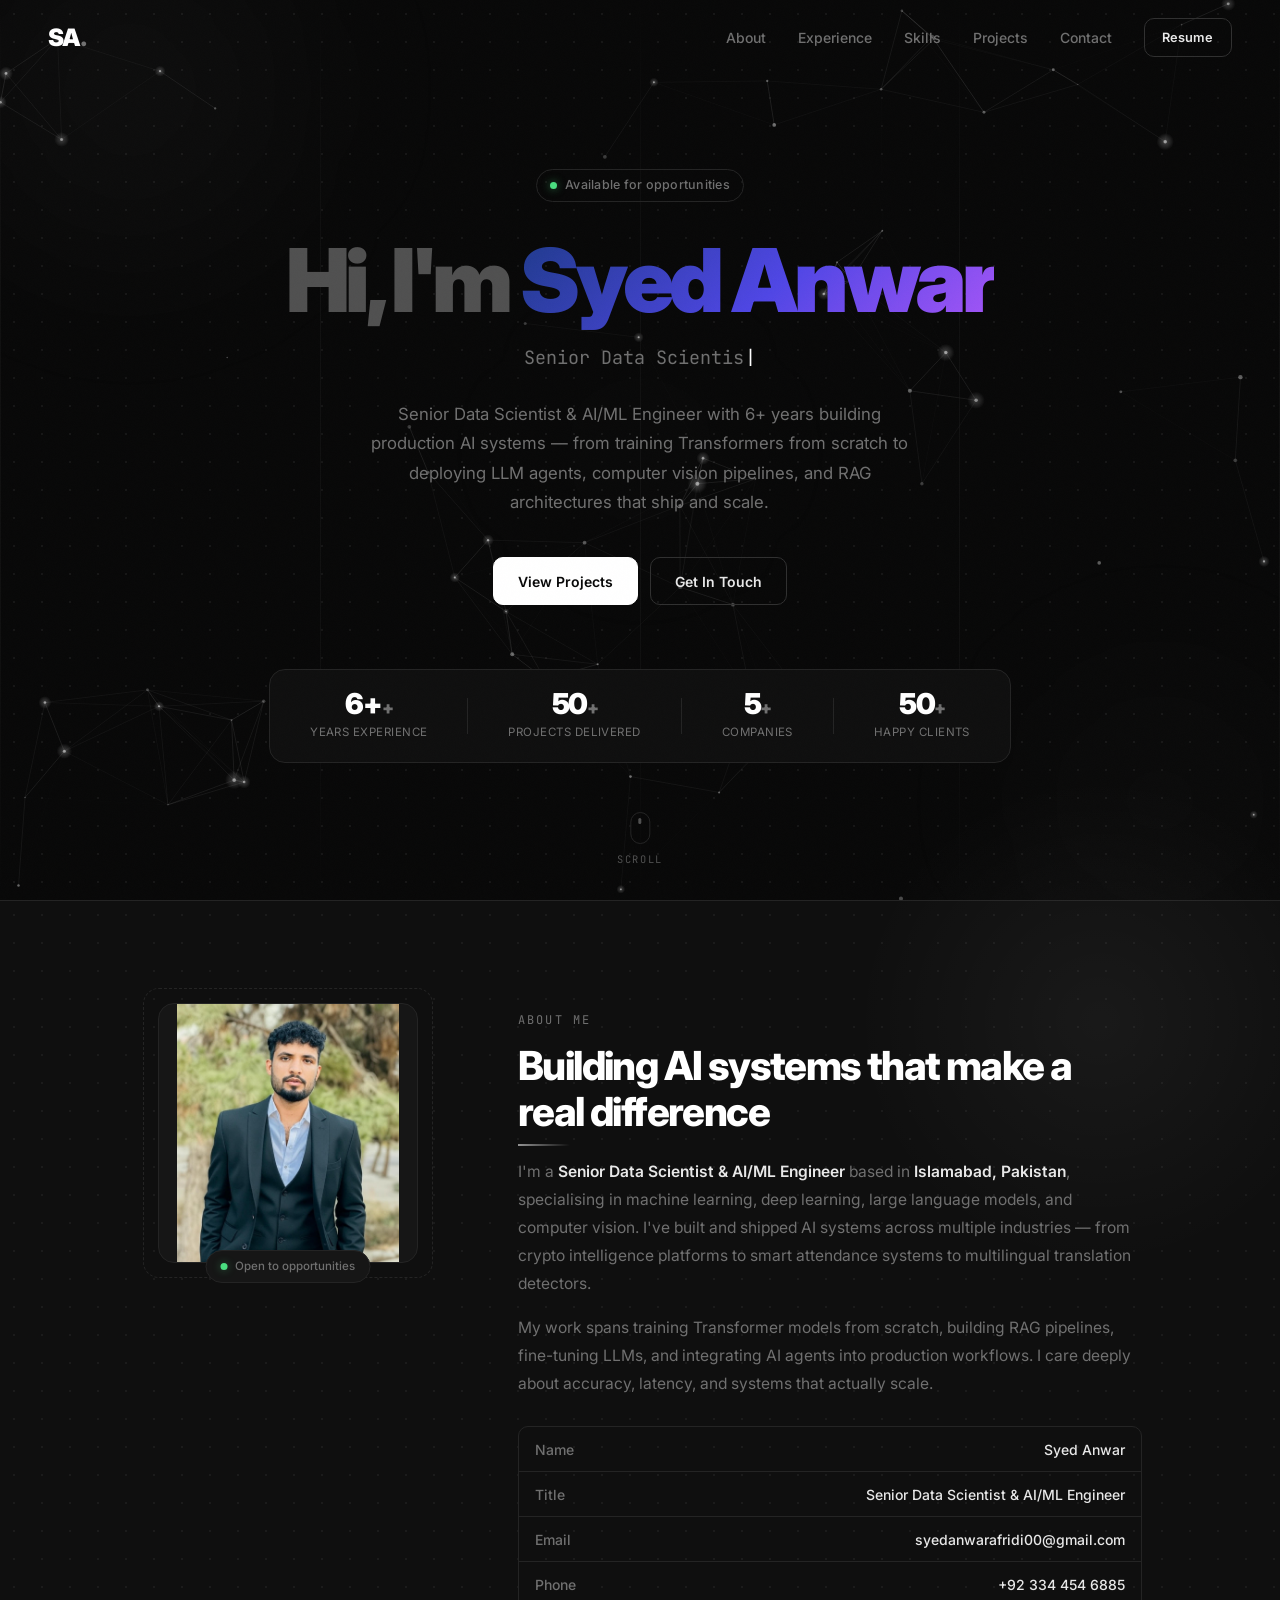
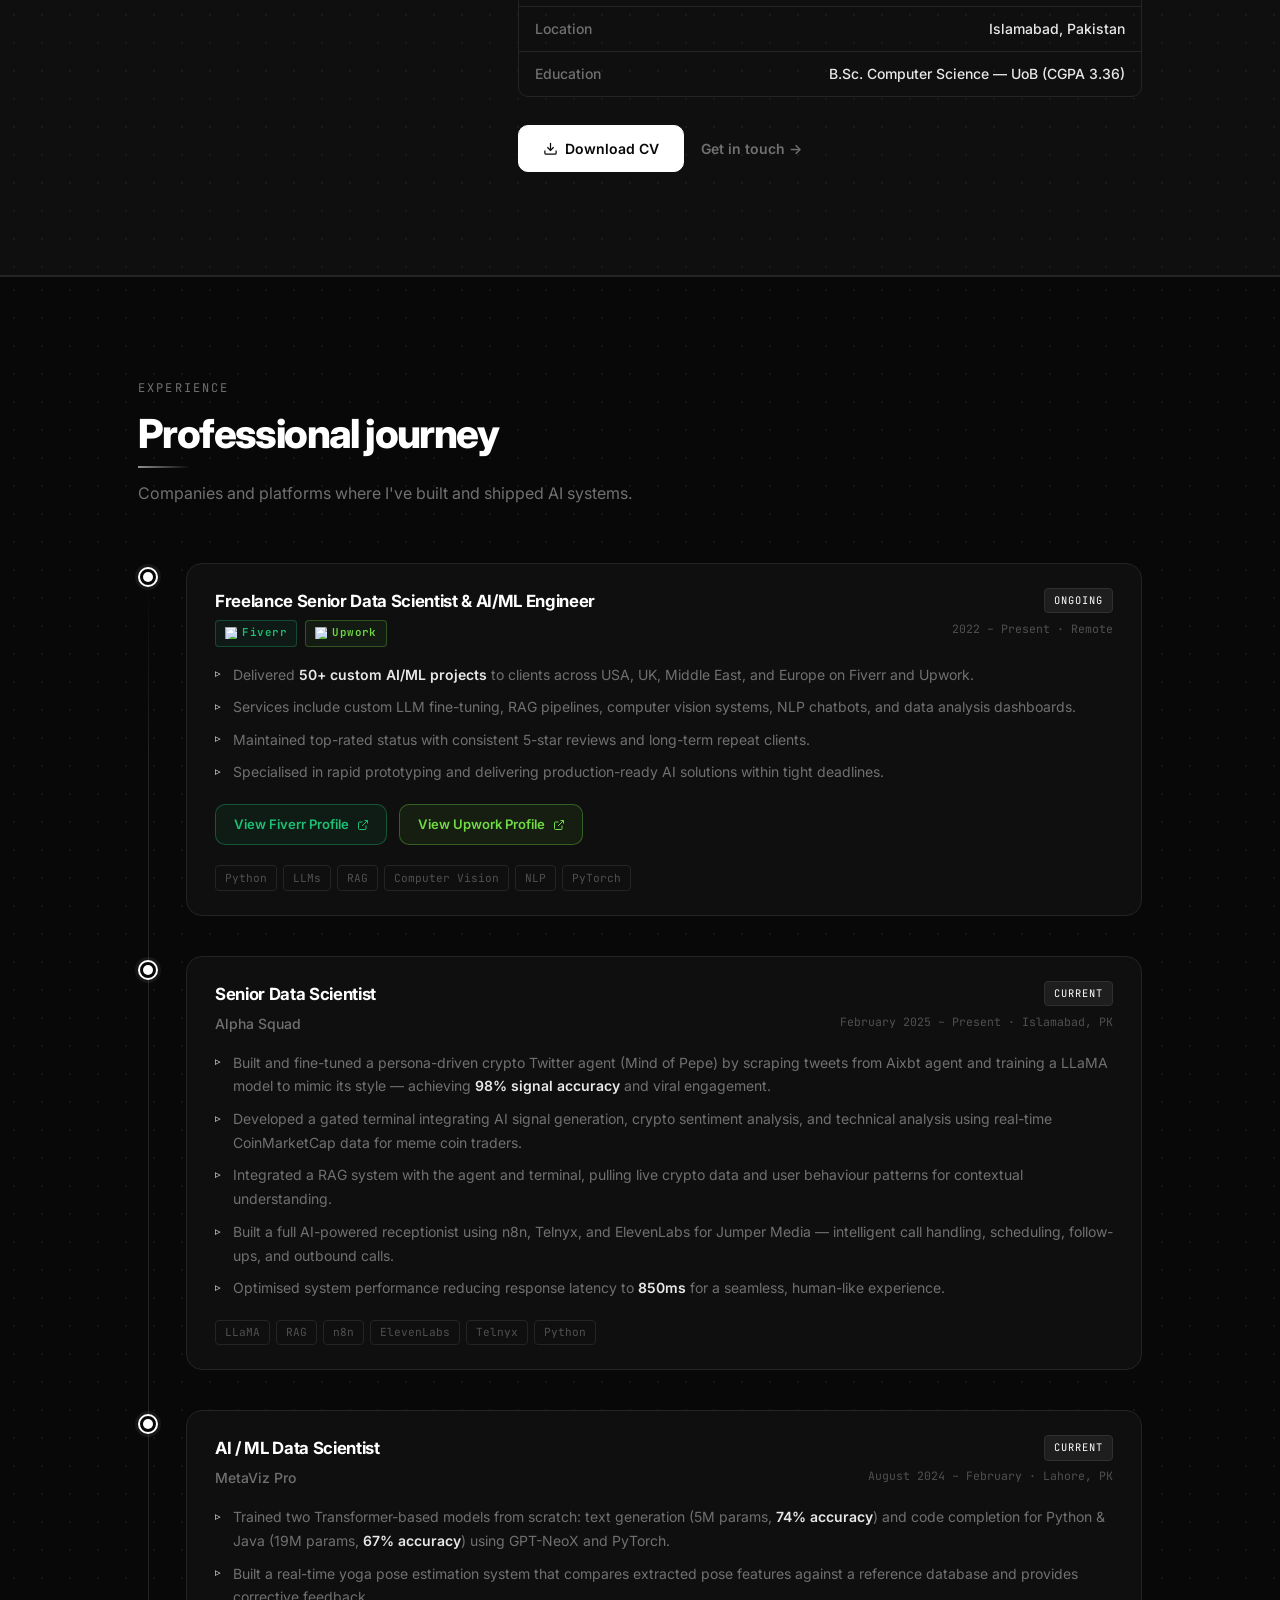
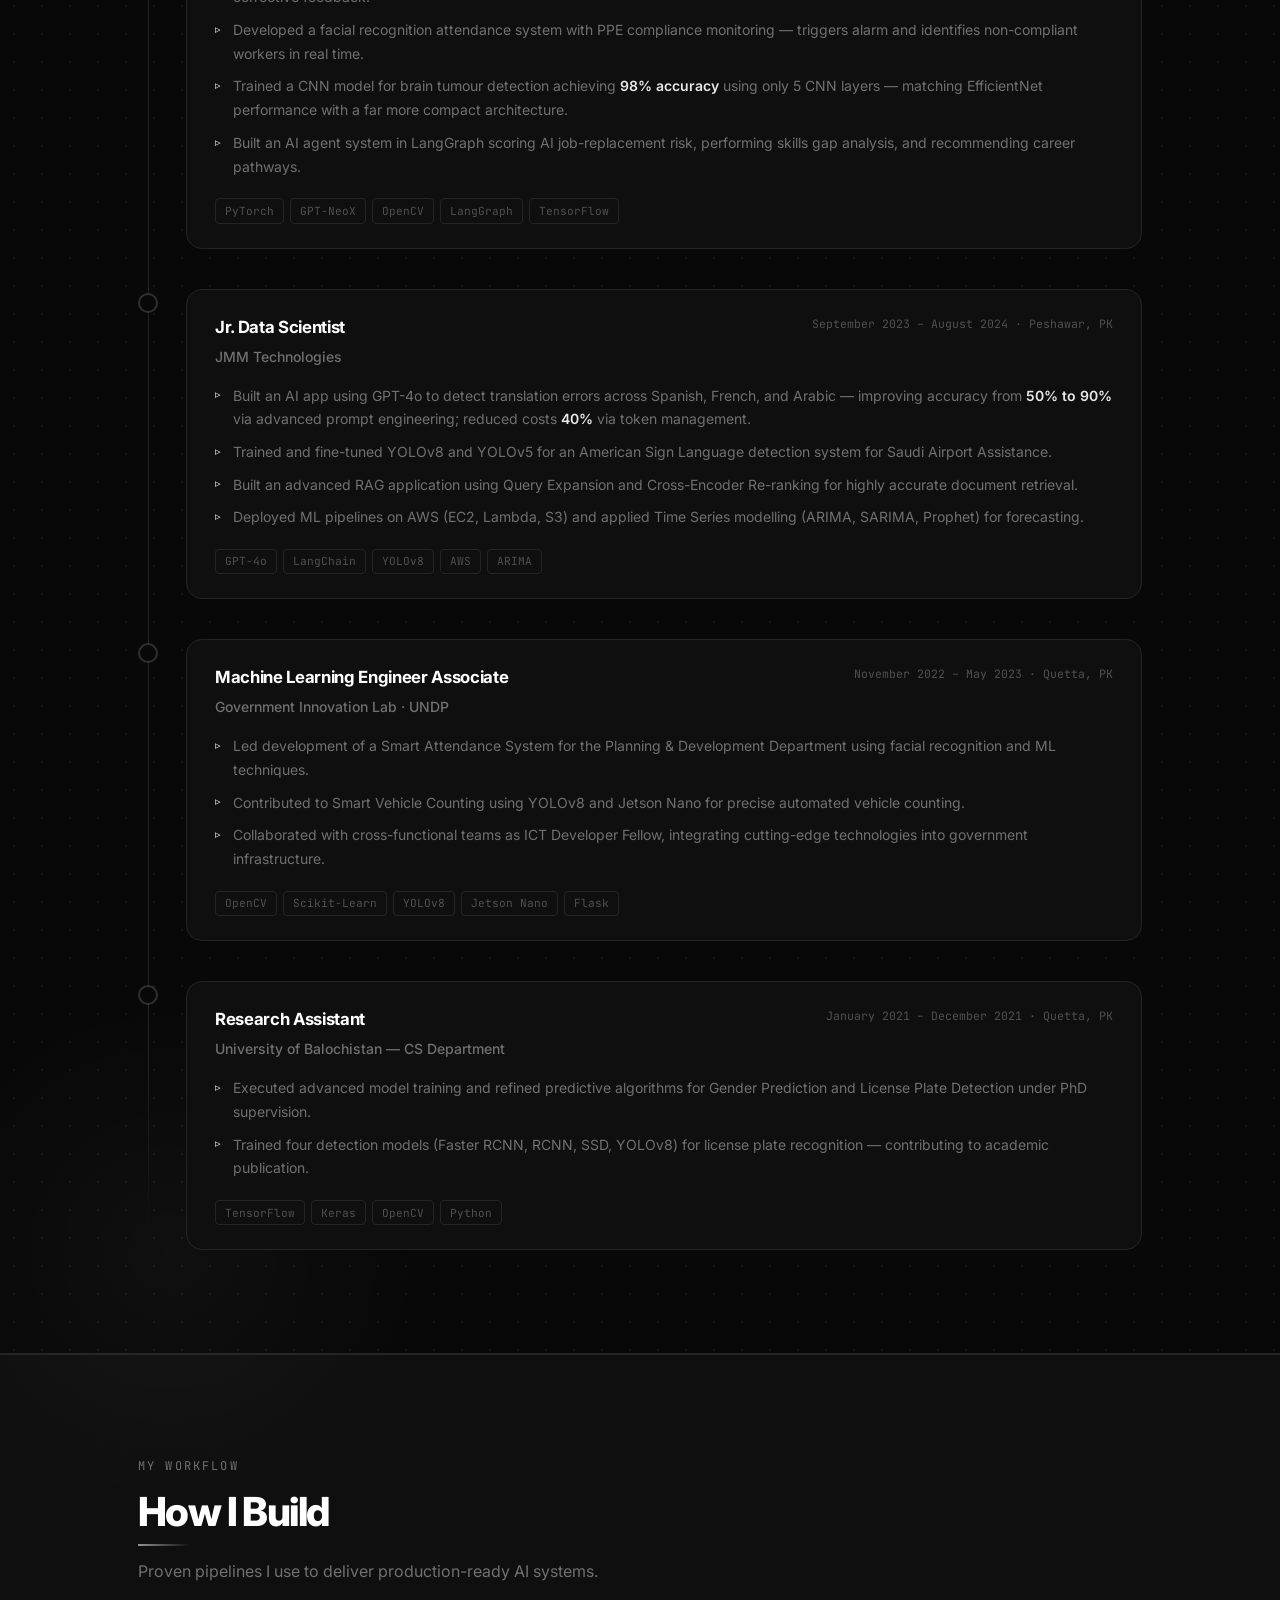
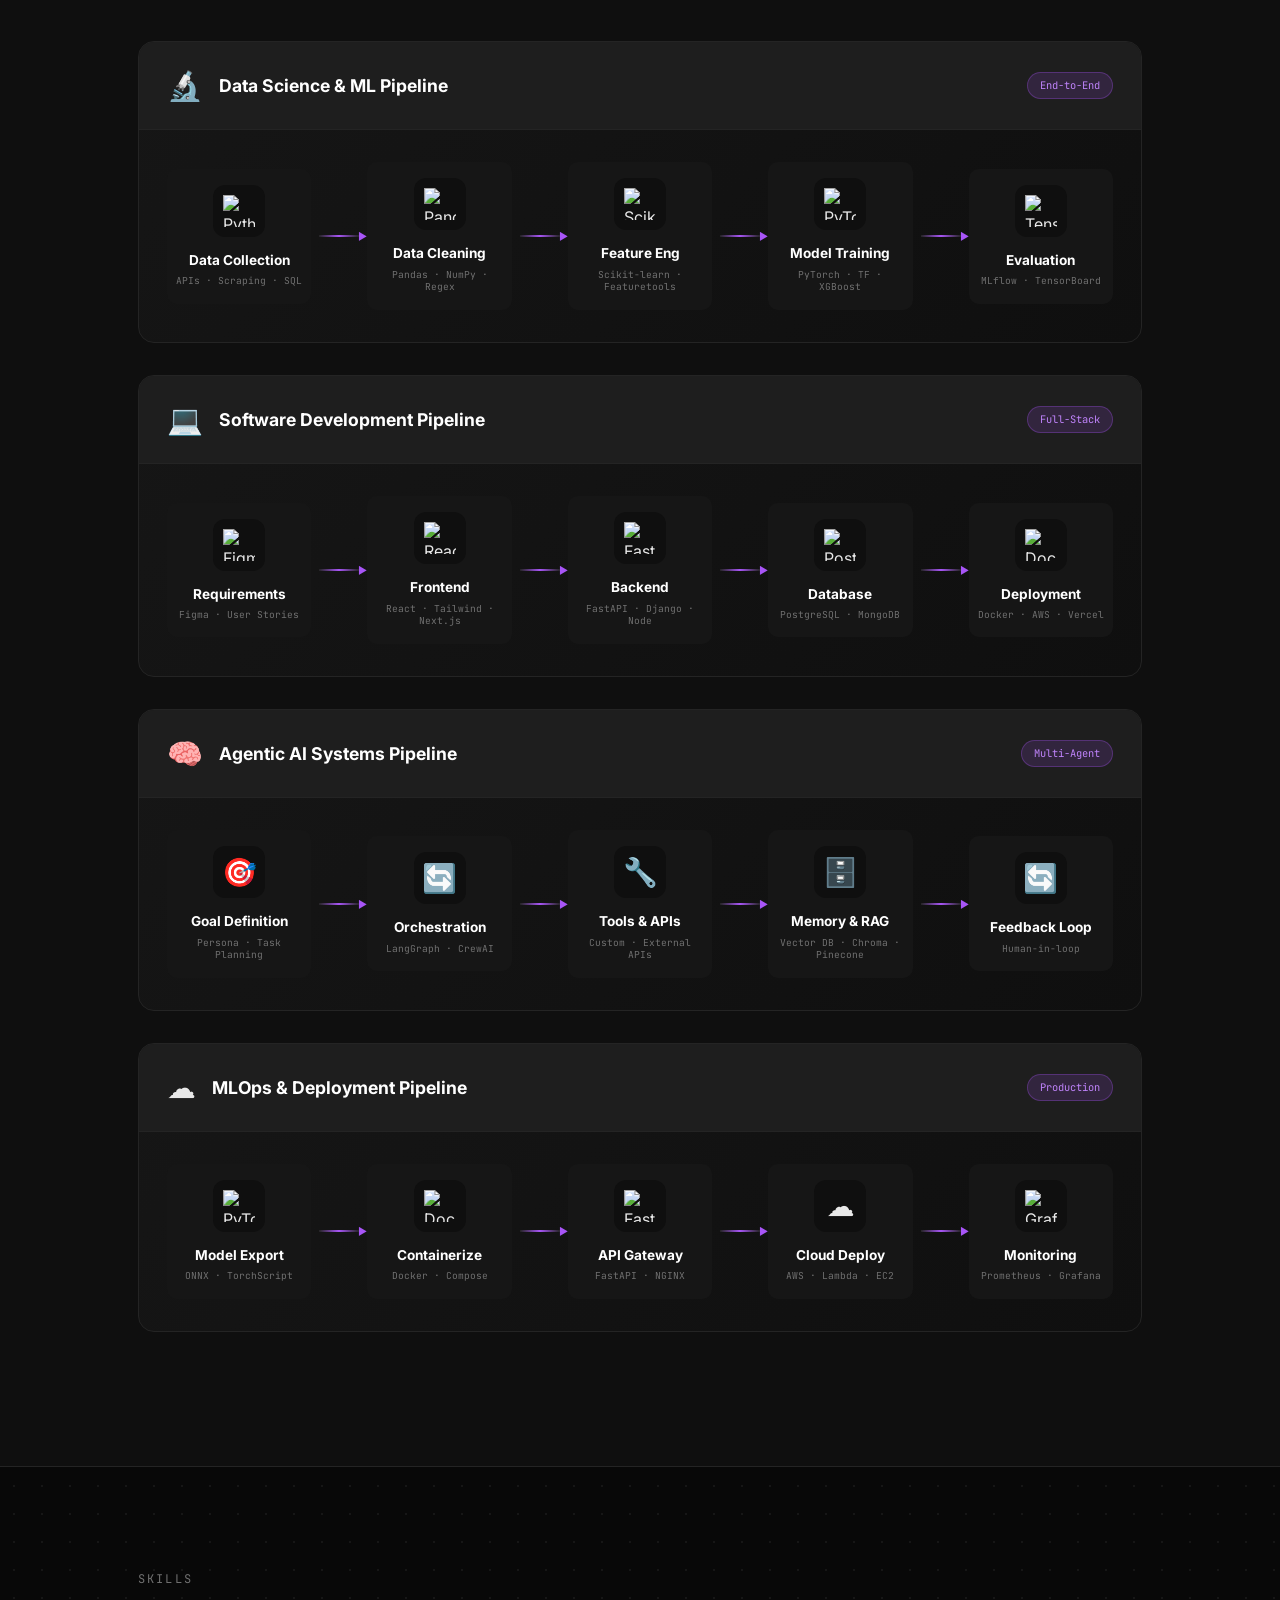
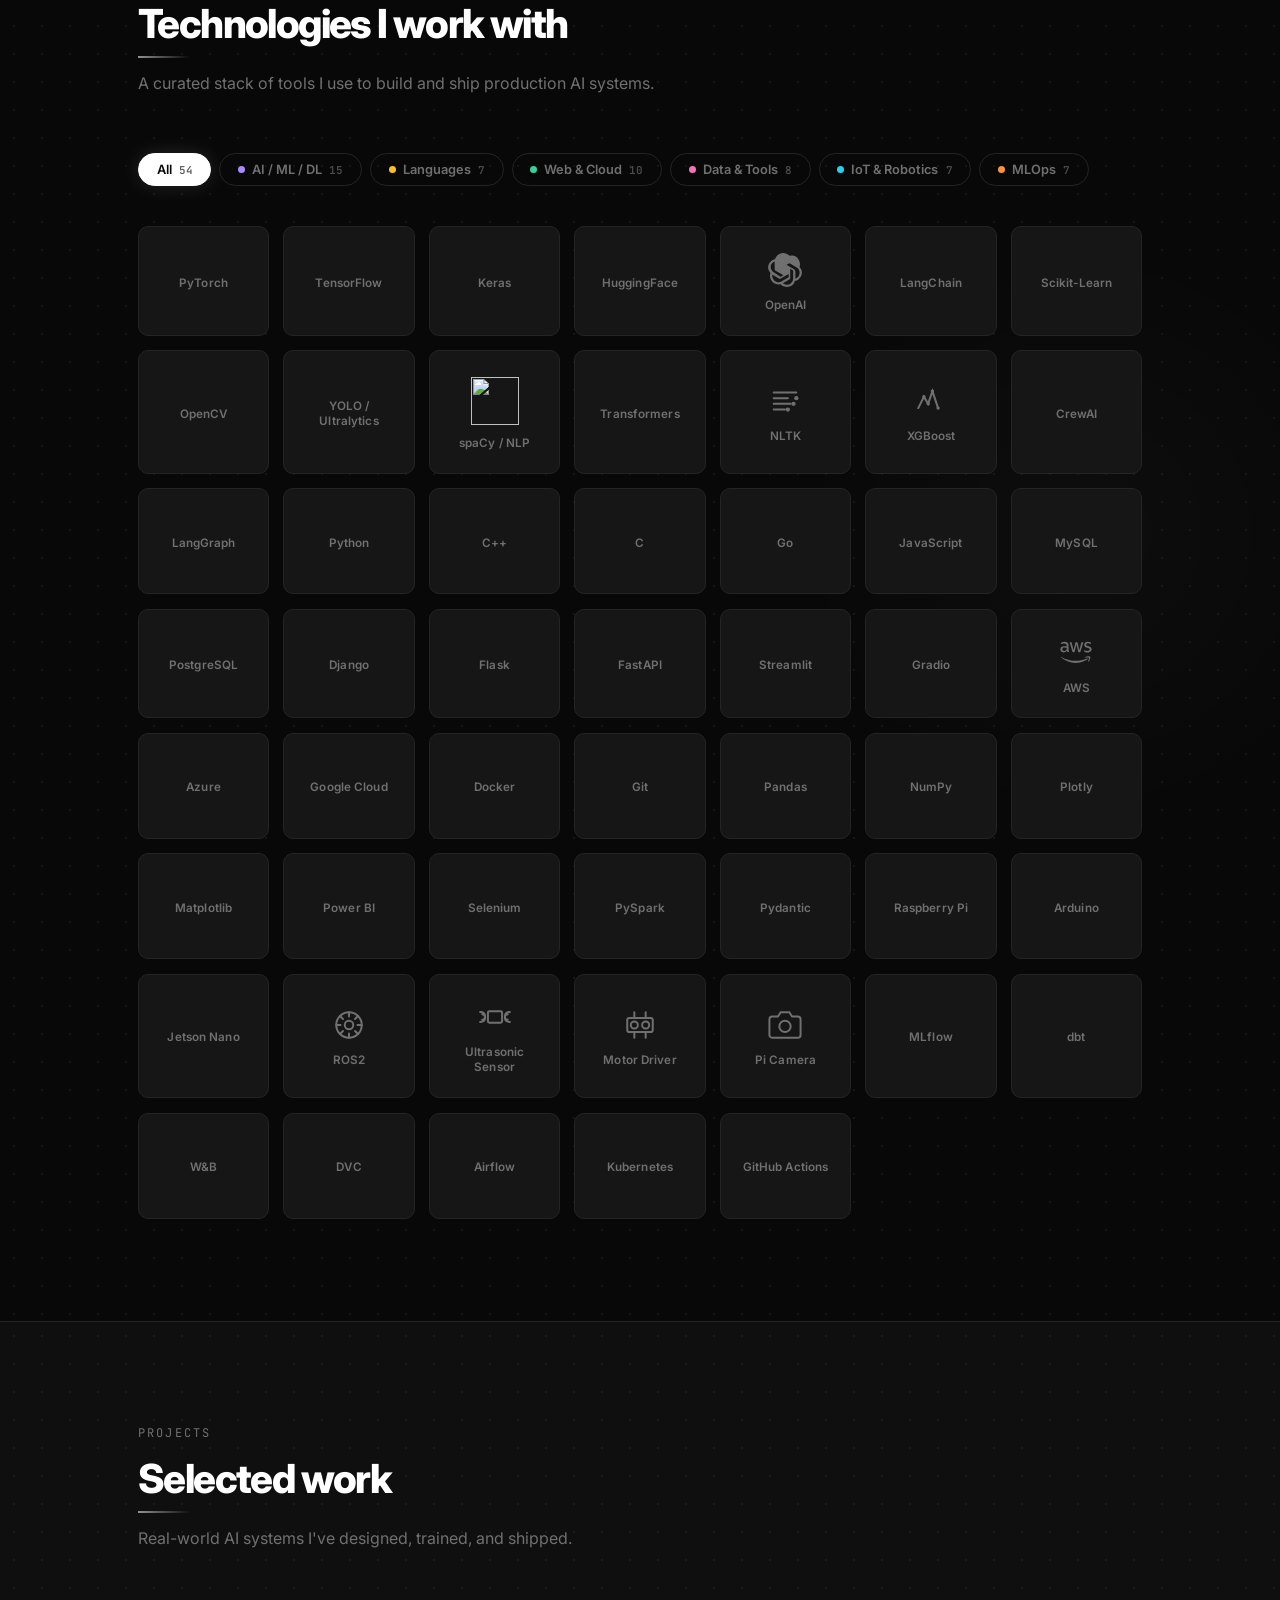
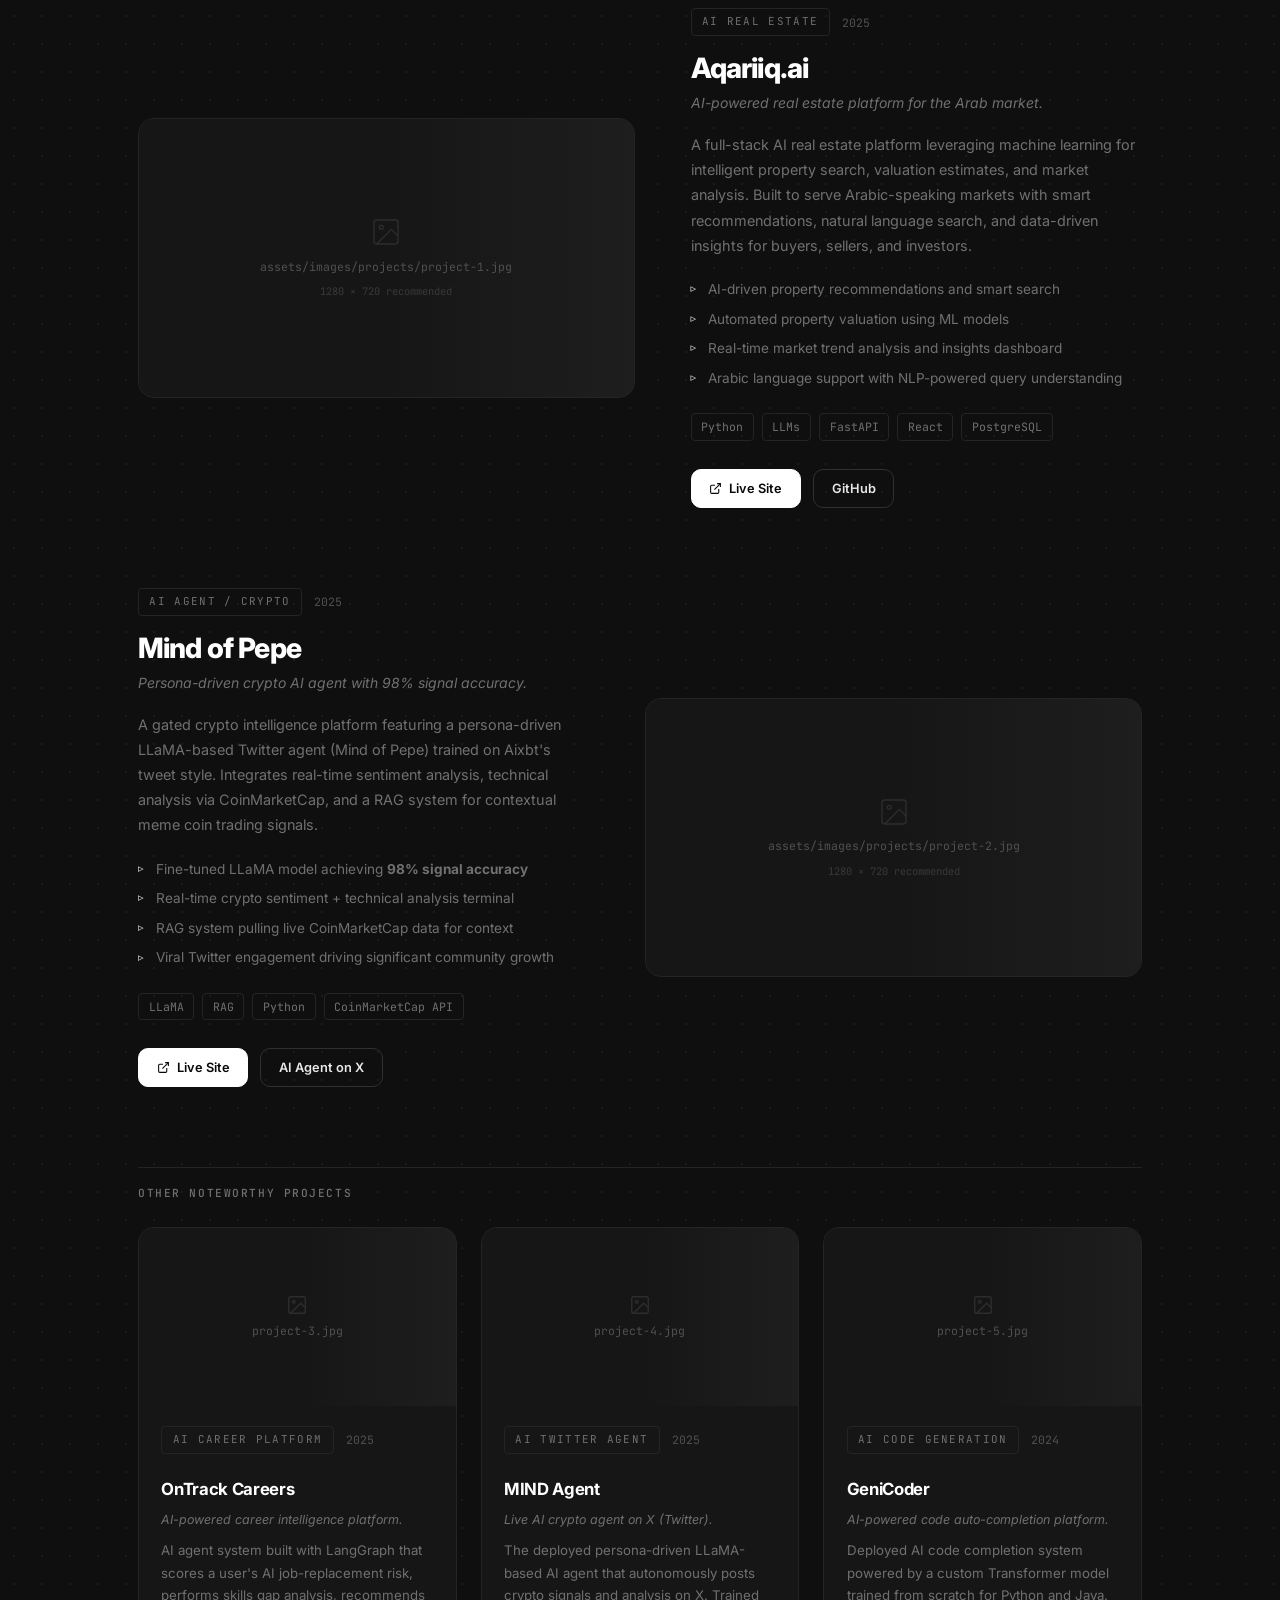
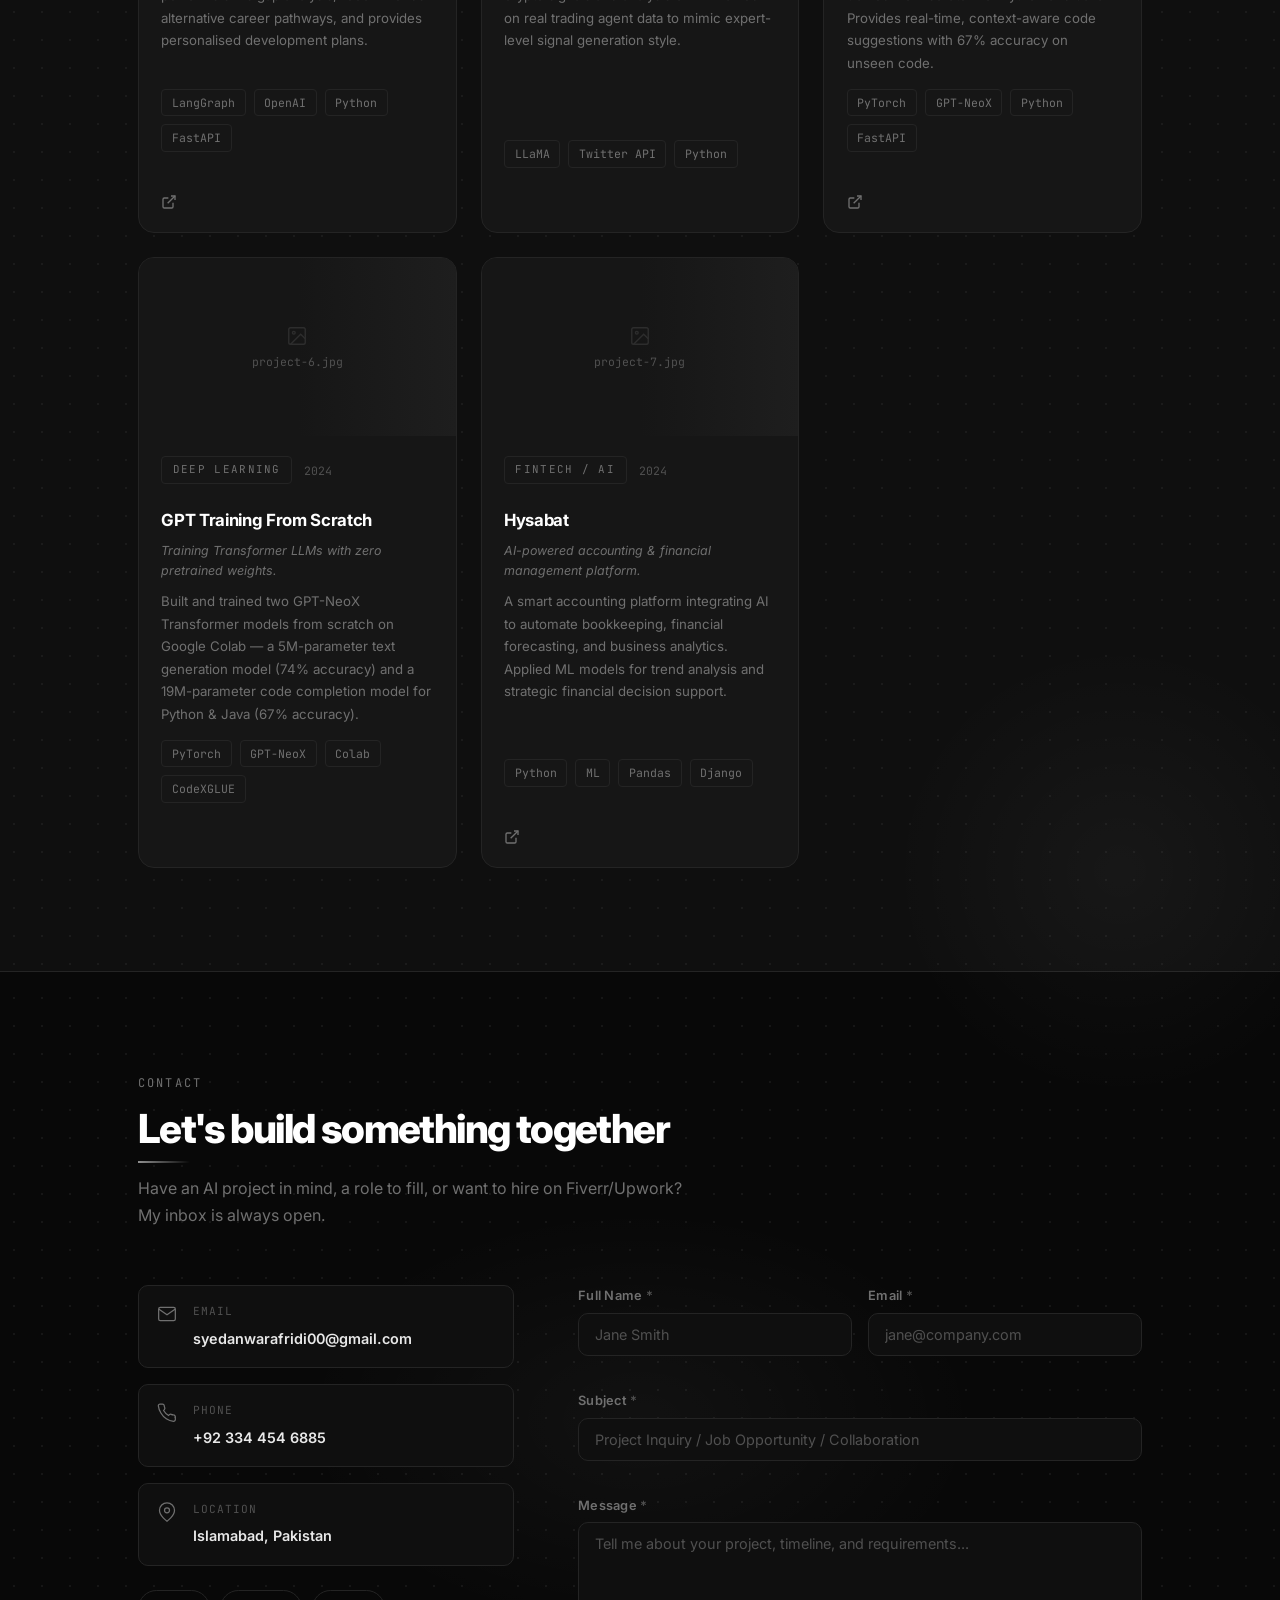
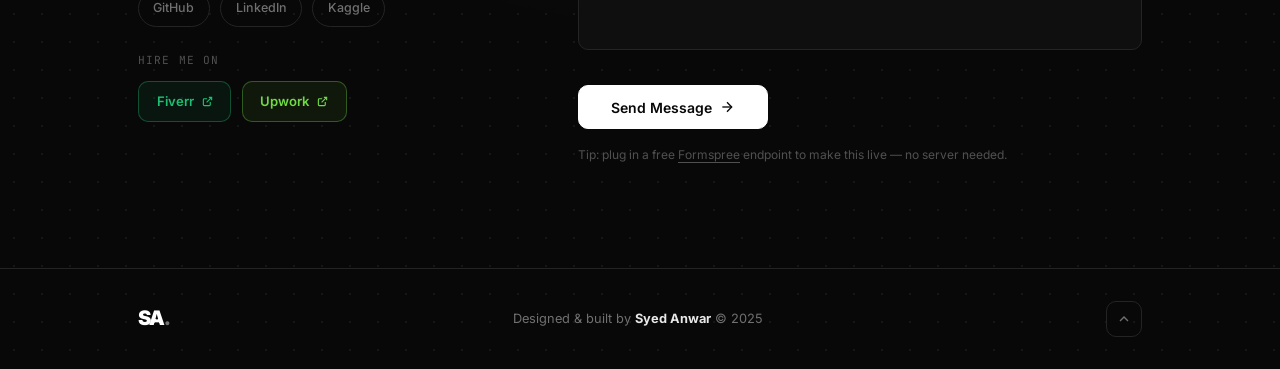
==== index.html @ a8bc8ecd "Fix project thumbnails: desktop viewport, lazy load, shimmer placeholder" ====
<!DOCTYPE html>
<html lang="en">
<head>
  <meta charset="UTF-8" />
  <meta name="viewport" content="width=device-width, initial-scale=1.0" />
  <meta name="description" content="Syed Anwar — Senior Data Scientist & AI/ML Engineer specialising in LLMs, Deep Learning, and Computer Vision." />
  <title>Syed Anwar | Senior Data Scientist & AI/ML Engineer</title>
  <link rel="preconnect" href="https://fonts.googleapis.com" />
  <link rel="preconnect" href="https://fonts.gstatic.com" crossorigin />
  <link href="https://fonts.googleapis.com/css2?family=Inter:wght@400;500;600;700;800;900&family=JetBrains+Mono:wght@400;500&display=swap" rel="stylesheet" />
  <link rel="stylesheet" href="assets/css/style.css" />
</head>
<body>

  <!-- ============================================================
       NAVBAR
  ============================================================ -->
  <nav class="navbar" id="navbar">
    <a href="#hero" class="nav-logo">SA<span class="logo-dot">.</span></a>
    <ul class="nav-links" id="nav-links">
      <li><a href="#about"      class="nav-link">About</a></li>
      <li><a href="#experience" class="nav-link">Experience</a></li>
      <li><a href="#skills"     class="nav-link">Skills</a></li>
      <li><a href="#projects"   class="nav-link">Projects</a></li>
      <li><a href="#contact"    class="nav-link">Contact</a></li>
      <li><a href="resume/Syed-Anwar-Updated.pdf" class="btn btn-sm btn-outline" download="Syed-Anwar-Resume.pdf">Resume</a></li>
    </ul>
    <button class="hamburger" id="hamburger" aria-label="Toggle menu">
      <span></span><span></span><span></span>
    </button>
  </nav>


  <!-- ============================================================
       HERO
  ============================================================ -->
  <section class="hero" id="hero">
    <!-- Neural network canvas background -->
    <canvas id="hero-canvas" class="hero-canvas" aria-hidden="true"></canvas>

    <!-- Gradient orbs -->
    <div class="orb orb-1" aria-hidden="true"></div>
    <div class="orb orb-2" aria-hidden="true"></div>
    <div class="orb orb-3" aria-hidden="true"></div>

    <!-- Vertical accent lines -->
    <div class="hero-lines" aria-hidden="true">
      <span></span><span></span><span></span><span></span><span></span>
    </div>

    <div class="hero-content">
      <div class="hero-badge reveal">
        <span class="badge-dot"></span> Available for opportunities
      </div>

      <h1 class="hero-name reveal">
        Hi, I'm <span class="gradient-smooth">Syed Anwar</span>
      </h1>

      <p class="hero-role reveal">
        <span id="typed"></span><span class="cursor">|</span>
      </p>

      <p class="hero-desc reveal">
        Senior Data Scientist &amp; AI/ML Engineer with 6+ years building production AI systems —
        from training Transformers from scratch to deploying LLM agents, computer vision
        pipelines, and RAG architectures that ship and scale.
      </p>

      <div class="hero-actions reveal">
        <a href="#projects" class="btn btn-primary">View Projects</a>
        <a href="#contact"  class="btn btn-outline">Get In Touch</a>
      </div>

      <div class="hero-stats reveal">
        <div class="stat">
          <span class="stat-num">6+<span class="stat-plus">+</span></span>
          <span class="stat-label">Years Experience</span>
        </div>
        <div class="stat-divider"></div>
        <div class="stat">
          <span class="stat-num">50<span class="stat-plus">+</span></span>
          <span class="stat-label">Projects Delivered</span>
        </div>
        <div class="stat-divider"></div>
        <div class="stat">
          <span class="stat-num">5<span class="stat-plus">+</span></span>
          <span class="stat-label">Companies</span>
        </div>
        <div class="stat-divider"></div>
        <div class="stat">
          <span class="stat-num">50<span class="stat-plus">+</span></span>
          <span class="stat-label">Happy Clients</span>
        </div>
      </div>
    </div>

    <a href="#about" class="scroll-indicator" aria-label="Scroll down">
      <div class="scroll-mouse"><div class="scroll-dot"></div></div>
      <span>scroll</span>
    </a>
  </section>


  <!-- ============================================================
       ABOUT
  ============================================================ -->
  <section class="about section" id="about">
    <div class="container">
      <div class="about-grid">

        <div class="about-photo-wrap reveal">
          <div class="about-photo">
            <!--
              PROFILE PHOTO
              Drop at: assets/images/profile/avatar.jpg  (square, min 400×400px)
            -->
            <img
              src="assets/images/profile/avatar.jpg"
              alt="Syed Anwar"
              class="about-img"
              onerror="this.style.display='none'"
            />
            <div class="about-img-placeholder" aria-hidden="true">
              <span>SA</span>
              <p class="placeholder-hint">assets/images/profile/avatar.jpg</p>
            </div>
          </div>
          <div class="about-photo-ring"></div>
          <div class="about-photo-tag">
            <span class="tag-dot"></span> Open to opportunities
          </div>
        </div>

        <div class="about-body">
          <div class="section-eyebrow reveal">About Me</div>
          <h2 class="section-heading reveal">Building AI systems that make a real difference</h2>

          <p class="about-para reveal">
            I'm a <strong>Senior Data Scientist &amp; AI/ML Engineer</strong> based in
            <strong>Islamabad, Pakistan</strong>, specialising in machine learning, deep learning,
            large language models, and computer vision. I've built and shipped AI systems across
            multiple industries — from crypto intelligence platforms to smart attendance systems
            to multilingual translation detectors.
          </p>
          <p class="about-para reveal">
            My work spans training Transformer models from scratch, building RAG pipelines,
            fine-tuning LLMs, and integrating AI agents into production workflows. I care deeply
            about accuracy, latency, and systems that actually scale.
          </p>

          <div class="about-details reveal">
            <div class="detail-row">
              <span class="detail-key">Name</span>
              <span class="detail-val">Syed Anwar</span>
            </div>
            <div class="detail-row">
              <span class="detail-key">Title</span>
              <span class="detail-val">Senior Data Scientist &amp; AI/ML Engineer</span>
            </div>
            <div class="detail-row">
              <span class="detail-key">Email</span>
              <a href="mailto:syedanwarafridi00@gmail.com" class="detail-val detail-link">syedanwarafridi00@gmail.com</a>
            </div>
            <div class="detail-row">
              <span class="detail-key">Phone</span>
              <span class="detail-val">+92 334 454 6885</span>
            </div>
            <div class="detail-row">
              <span class="detail-key">Location</span>
              <span class="detail-val">Islamabad, Pakistan</span>
            </div>
            <div class="detail-row">
              <span class="detail-key">Education</span>
              <span class="detail-val">B.Sc. Computer Science — UoB (CGPA 3.36)</span>
            </div>
          </div>

          <div class="about-actions reveal">
            <a href="resume/Syed-Anwar-Updated.pdf" class="btn btn-primary" download="Syed-Anwar-Resume.pdf">
              <svg width="15" height="15" viewBox="0 0 24 24" fill="none" stroke="currentColor" stroke-width="2"><path d="M21 15v4a2 2 0 0 1-2 2H5a2 2 0 0 1-2-2v-4"/><polyline points="7 10 12 15 17 10"/><line x1="12" y1="15" x2="12" y2="3"/></svg>
              Download CV
            </a>
            <a href="#contact" class="btn btn-ghost">Get in touch &rarr;</a>
          </div>
        </div>

      </div>
    </div>
  </section>


  <!-- ============================================================
       EXPERIENCE
  ============================================================ -->
  <section class="experience section" id="experience">
    <div class="container">
      <div class="section-eyebrow reveal">Experience</div>
      <h2 class="section-heading reveal">Professional journey</h2>
      <p class="section-sub reveal">Companies and platforms where I've built and shipped AI systems.</p>

      <div class="timeline">

        <!-- ── Freelance (Fiverr + Upwork) ── -->
        <div class="timeline-item reveal">
          <div class="timeline-dot timeline-dot--active"></div>
          <div class="timeline-card">
            <div class="tl-header">
              <div>
                <h3 class="tl-role">Freelance Senior Data Scientist &amp; AI/ML Engineer</h3>
                <div class="tl-platforms">
                  <span class="platform-tag platform-tag--fiverr">
                    <img src="https://cdn.simpleicons.org/fiverr/1dbf73" alt="Fiverr" width="12" height="12" />
                    Fiverr
                  </span>
                  <span class="platform-tag platform-tag--upwork">
                    <img src="https://cdn.simpleicons.org/upwork/6fda44" alt="Upwork" width="12" height="12" />
                    Upwork
                  </span>
                </div>
              </div>
              <div class="tl-meta">
                <span class="tl-badge">Ongoing</span>
                <span class="tl-period">2022 – Present &middot; Remote</span>
              </div>
            </div>
            <ul class="tl-bullets">
              <li>Delivered <strong>50+ custom AI/ML projects</strong> to clients across USA, UK, Middle East, and Europe on Fiverr and Upwork.</li>
              <li>Services include custom LLM fine-tuning, RAG pipelines, computer vision systems, NLP chatbots, and data analysis dashboards.</li>
              <li>Maintained top-rated status with consistent 5-star reviews and long-term repeat clients.</li>
              <li>Specialised in rapid prototyping and delivering production-ready AI solutions within tight deadlines.</li>
            </ul>
            <div class="freelance-btns">
              <a href="https://www.fiverr.com/sellers/syedanwarai/" target="_blank" rel="noopener" class="freelance-btn freelance-btn--fiverr">
                <img src="https://cdn.simpleicons.org/fiverr/ffffff" alt="Fiverr" width="16" height="16" onerror="this.style.display='none'" />
                View Fiverr Profile
                <svg width="12" height="12" viewBox="0 0 24 24" fill="none" stroke="currentColor" stroke-width="2"><path d="M18 13v6a2 2 0 0 1-2 2H5a2 2 0 0 1-2-2V8a2 2 0 0 1 2-2h6"/><polyline points="15 3 21 3 21 9"/><line x1="10" y1="14" x2="21" y2="3"/></svg>
              </a>
              <a href="https://www.upwork.com/freelancers/syeda343" target="_blank" rel="noopener" class="freelance-btn freelance-btn--upwork">
                <img src="https://cdn.simpleicons.org/upwork/ffffff" alt="Upwork" width="16" height="16" onerror="this.style.display='none'" />
                View Upwork Profile
                <svg width="12" height="12" viewBox="0 0 24 24" fill="none" stroke="currentColor" stroke-width="2"><path d="M18 13v6a2 2 0 0 1-2 2H5a2 2 0 0 1-2-2V8a2 2 0 0 1 2-2h6"/><polyline points="15 3 21 3 21 9"/><line x1="10" y1="14" x2="21" y2="3"/></svg>
              </a>
            </div>
            <div class="tl-stack">
              <span>Python</span><span>LLMs</span><span>RAG</span><span>Computer Vision</span><span>NLP</span><span>PyTorch</span>
            </div>
          </div>
        </div>

        <!-- ── Alpha Squad ── -->
        <div class="timeline-item reveal">
          <div class="timeline-dot timeline-dot--active"></div>
          <div class="timeline-card">
            <div class="tl-header">
              <div>
                <h3 class="tl-role">Senior Data Scientist</h3>
                <p class="tl-company">Alpha Squad</p>
              </div>
              <div class="tl-meta">
                <span class="tl-badge">Current</span>
                <span class="tl-period">February 2025 – Present &middot; Islamabad, PK</span>
              </div>
            </div>
            <ul class="tl-bullets">
              <li>Built and fine-tuned a persona-driven crypto Twitter agent (Mind of Pepe) by scraping tweets from Aixbt agent and training a LLaMA model to mimic its style — achieving <strong>98% signal accuracy</strong> and viral engagement.</li>
              <li>Developed a gated terminal integrating AI signal generation, crypto sentiment analysis, and technical analysis using real-time CoinMarketCap data for meme coin traders.</li>
              <li>Integrated a RAG system with the agent and terminal, pulling live crypto data and user behaviour patterns for contextual understanding.</li>
              <li>Built a full AI-powered receptionist using n8n, Telnyx, and ElevenLabs for Jumper Media — intelligent call handling, scheduling, follow-ups, and outbound calls.</li>
              <li>Optimised system performance reducing response latency to <strong>850ms</strong> for a seamless, human-like experience.</li>
            </ul>
            <div class="tl-stack">
              <span>LLaMA</span><span>RAG</span><span>n8n</span><span>ElevenLabs</span><span>Telnyx</span><span>Python</span>
            </div>
          </div>
        </div>

        <!-- ── MetaViz Pro ── -->
        <div class="timeline-item reveal">
          <div class="timeline-dot timeline-dot--active"></div>
          <div class="timeline-card">
            <div class="tl-header">
              <div>
                <h3 class="tl-role">AI / ML Data Scientist</h3>
                <p class="tl-company">MetaViz Pro</p>
              </div>
              <div class="tl-meta">
                <span class="tl-badge">Current</span>
                <span class="tl-period">August 2024 – February &middot; Lahore, PK</span>
              </div>
            </div>
            <ul class="tl-bullets">
              <li>Trained two Transformer-based models from scratch: text generation (5M params, <strong>74% accuracy</strong>) and code completion for Python &amp; Java (19M params, <strong>67% accuracy</strong>) using GPT-NeoX and PyTorch.</li>
              <li>Built a real-time yoga pose estimation system that compares extracted pose features against a reference database and provides corrective feedback.</li>
              <li>Developed a facial recognition attendance system with PPE compliance monitoring — triggers alarm and identifies non-compliant workers in real time.</li>
              <li>Trained a CNN model for brain tumour detection achieving <strong>98% accuracy</strong> using only 5 CNN layers — matching EfficientNet performance with a far more compact architecture.</li>
              <li>Built an AI agent system in LangGraph scoring AI job-replacement risk, performing skills gap analysis, and recommending career pathways.</li>
            </ul>
            <div class="tl-stack">
              <span>PyTorch</span><span>GPT-NeoX</span><span>OpenCV</span><span>LangGraph</span><span>TensorFlow</span>
            </div>
          </div>
        </div>

        <!-- ── JMM Technologies ── -->
        <div class="timeline-item reveal">
          <div class="timeline-dot"></div>
          <div class="timeline-card">
            <div class="tl-header">
              <div>
                <h3 class="tl-role">Jr. Data Scientist</h3>
                <p class="tl-company">JMM Technologies</p>
              </div>
              <div class="tl-meta">
                <span class="tl-period">September 2023 – August 2024 &middot; Peshawar, PK</span>
              </div>
            </div>
            <ul class="tl-bullets">
              <li>Built an AI app using GPT-4o to detect translation errors across Spanish, French, and Arabic — improving accuracy from <strong>50% to 90%</strong> via advanced prompt engineering; reduced costs <strong>40%</strong> via token management.</li>
              <li>Trained and fine-tuned YOLOv8 and YOLOv5 for an American Sign Language detection system for Saudi Airport Assistance.</li>
              <li>Built an advanced RAG application using Query Expansion and Cross-Encoder Re-ranking for highly accurate document retrieval.</li>
              <li>Deployed ML pipelines on AWS (EC2, Lambda, S3) and applied Time Series modelling (ARIMA, SARIMA, Prophet) for forecasting.</li>
            </ul>
            <div class="tl-stack">
              <span>GPT-4o</span><span>LangChain</span><span>YOLOv8</span><span>AWS</span><span>ARIMA</span>
            </div>
          </div>
        </div>

        <!-- ── UNDP ── -->
        <div class="timeline-item reveal">
          <div class="timeline-dot"></div>
          <div class="timeline-card">
            <div class="tl-header">
              <div>
                <h3 class="tl-role">Machine Learning Engineer Associate</h3>
                <p class="tl-company">Government Innovation Lab &middot; UNDP</p>
              </div>
              <div class="tl-meta">
                <span class="tl-period">November 2022 – May 2023 &middot; Quetta, PK</span>
              </div>
            </div>
            <ul class="tl-bullets">
              <li>Led development of a Smart Attendance System for the Planning &amp; Development Department using facial recognition and ML techniques.</li>
              <li>Contributed to Smart Vehicle Counting using YOLOv8 and Jetson Nano for precise automated vehicle counting.</li>
              <li>Collaborated with cross-functional teams as ICT Developer Fellow, integrating cutting-edge technologies into government infrastructure.</li>
            </ul>
            <div class="tl-stack">
              <span>OpenCV</span><span>Scikit-Learn</span><span>YOLOv8</span><span>Jetson Nano</span><span>Flask</span>
            </div>
          </div>
        </div>

        <!-- ── Research Assistant ── -->
        <div class="timeline-item reveal">
          <div class="timeline-dot"></div>
          <div class="timeline-card">
            <div class="tl-header">
              <div>
                <h3 class="tl-role">Research Assistant</h3>
                <p class="tl-company">University of Balochistan — CS Department</p>
              </div>
              <div class="tl-meta">
                <span class="tl-period">January 2021 – December 2021 &middot; Quetta, PK</span>
              </div>
            </div>
            <ul class="tl-bullets">
              <li>Executed advanced model training and refined predictive algorithms for Gender Prediction and License Plate Detection under PhD supervision.</li>
              <li>Trained four detection models (Faster RCNN, RCNN, SSD, YOLOv8) for license plate recognition — contributing to academic publication.</li>
            </ul>
            <div class="tl-stack">
              <span>TensorFlow</span><span>Keras</span><span>OpenCV</span><span>Python</span>
            </div>
          </div>
        </div>

      </div><!-- /timeline -->
    </div>
  </section>

<!-- ============================================================
     PIPELINES - Professional Diagram Style
============================================================ -->
<section class="pipelines-wrapper">
  <div class="container">
    <div class="section-eyebrow reveal">My Workflow</div>
    <h2 class="section-heading reveal">How I Build</h2>
    <p class="section-sub reveal">Proven pipelines I use to deliver production-ready AI systems.</p>

    <!-- Pipeline 1: Data Science -->
    <div class="pipeline-diagram reveal">
      <div class="pipeline-header">
        <span class="pipeline-icon">🔬</span>
        <h3 class="pipeline-title">Data Science & ML Pipeline</h3>
        <span class="pipeline-badge">End-to-End</span>
      </div>
      <div class="diagram-flow">
        <div class="flow-node">
          <div class="node-logo">
            <img src="https://cdn.jsdelivr.net/gh/devicons/devicon/icons/python/python-original.svg" alt="Python" width="32">
          </div>
          <div class="node-name">Data Collection</div>
          <div class="node-tools">APIs · Scraping · SQL</div>
        </div>
        <div class="flow-line"></div>
        <div class="flow-node">
          <div class="node-logo">
            <img src="https://cdn.jsdelivr.net/gh/devicons/devicon/icons/pandas/pandas-original.svg" alt="Pandas" width="32">
          </div>
          <div class="node-name">Data Cleaning</div>
          <div class="node-tools">Pandas · NumPy · Regex</div>
        </div>
        <div class="flow-line"></div>
        <div class="flow-node">
          <div class="node-logo">
            <img src="https://cdn.jsdelivr.net/gh/devicons/devicon/icons/scikitlearn/scikitlearn-original.svg" alt="Scikit-learn" width="32">
          </div>
          <div class="node-name">Feature Eng</div>
          <div class="node-tools">Scikit-learn · Featuretools</div>
        </div>
        <div class="flow-line"></div>
        <div class="flow-node">
          <div class="node-logo">
            <img src="https://cdn.jsdelivr.net/gh/devicons/devicon/icons/pytorch/pytorch-original.svg" alt="PyTorch" width="32">
          </div>
          <div class="node-name">Model Training</div>
          <div class="node-tools">PyTorch · TF · XGBoost</div>
        </div>
        <div class="flow-line"></div>
        <div class="flow-node">
          <div class="node-logo">
            <img src="https://cdn.jsdelivr.net/gh/devicons/devicon/icons/tensorflow/tensorflow-original.svg" alt="TensorFlow" width="32">
          </div>
          <div class="node-name">Evaluation</div>
          <div class="node-tools">MLflow · TensorBoard</div>
        </div>
      </div>
    </div>

    <!-- Pipeline 2: Software Development -->
    <div class="pipeline-diagram reveal">
      <div class="pipeline-header">
        <span class="pipeline-icon">💻</span>
        <h3 class="pipeline-title">Software Development Pipeline</h3>
        <span class="pipeline-badge">Full-Stack</span>
      </div>
      <div class="diagram-flow">
        <div class="flow-node">
          <div class="node-logo">
            <img src="https://cdn.jsdelivr.net/gh/devicons/devicon/icons/figma/figma-original.svg" alt="Figma" width="32">
          </div>
          <div class="node-name">Requirements</div>
          <div class="node-tools">Figma · User Stories</div>
        </div>
        <div class="flow-line"></div>
        <div class="flow-node">
          <div class="node-logo">
            <img src="https://cdn.jsdelivr.net/gh/devicons/devicon/icons/react/react-original.svg" alt="React" width="32">
          </div>
          <div class="node-name">Frontend</div>
          <div class="node-tools">React · Tailwind · Next.js</div>
        </div>
        <div class="flow-line"></div>
        <div class="flow-node">
          <div class="node-logo">
            <img src="https://cdn.jsdelivr.net/gh/devicons/devicon/icons/fastapi/fastapi-original.svg" alt="FastAPI" width="32">
          </div>
          <div class="node-name">Backend</div>
          <div class="node-tools">FastAPI · Django · Node</div>
        </div>
        <div class="flow-line"></div>
        <div class="flow-node">
          <div class="node-logo">
            <img src="https://cdn.jsdelivr.net/gh/devicons/devicon/icons/postgresql/postgresql-original.svg" alt="PostgreSQL" width="32">
          </div>
          <div class="node-name">Database</div>
          <div class="node-tools">PostgreSQL · MongoDB</div>
        </div>
        <div class="flow-line"></div>
        <div class="flow-node">
          <div class="node-logo">
            <img src="https://cdn.jsdelivr.net/gh/devicons/devicon/icons/docker/docker-original.svg" alt="Docker" width="32">
          </div>
          <div class="node-name">Deployment</div>
          <div class="node-tools">Docker · AWS · Vercel</div>
        </div>
      </div>
    </div>

    <!-- Pipeline 3: Agentic AI Systems -->
    <div class="pipeline-diagram reveal">
      <div class="pipeline-header">
        <span class="pipeline-icon">🧠</span>
        <h3 class="pipeline-title">Agentic AI Systems Pipeline</h3>
        <span class="pipeline-badge">Multi-Agent</span>
      </div>
      <div class="diagram-flow">
        <div class="flow-node">
          <div class="node-logo node-logo-custom">
            <span style="font-size: 28px;">🎯</span>
          </div>
          <div class="node-name">Goal Definition</div>
          <div class="node-tools">Persona · Task Planning</div>
        </div>
        <div class="flow-line"></div>
        <div class="flow-node">
          <div class="node-logo node-logo-custom">
            <span style="font-size: 28px;">🔄</span>
          </div>
          <div class="node-name">Orchestration</div>
          <div class="node-tools">LangGraph · CrewAI</div>
        </div>
        <div class="flow-line"></div>
        <div class="flow-node">
          <div class="node-logo node-logo-custom">
            <span style="font-size: 28px;">🔧</span>
          </div>
          <div class="node-name">Tools & APIs</div>
          <div class="node-tools">Custom · External APIs</div>
        </div>
        <div class="flow-line"></div>
        <div class="flow-node">
        <div class="node-logo node-logo-custom">
          <span style="font-size: 28px;">🗄️</span>
        </div>
        <div class="node-name">Memory & RAG</div>
        <div class="node-tools">Vector DB · Chroma · Pinecone</div>
      </div>
        <div class="flow-line"></div>
        <div class="flow-node">
          <div class="node-logo node-logo-custom">
            <span style="font-size: 28px;">🔄</span>
          </div>
          <div class="node-name">Feedback Loop</div>
          <div class="node-tools">Human-in-loop</div>
        </div>
      </div>
    </div>

    <!-- Pipeline 4: MLOps & Deployment -->
    <div class="pipeline-diagram reveal">
      <div class="pipeline-header">
        <span class="pipeline-icon">☁️</span>
        <h3 class="pipeline-title">MLOps & Deployment Pipeline</h3>
        <span class="pipeline-badge">Production</span>
      </div>
      <div class="diagram-flow">
        <div class="flow-node">
          <div class="node-logo">
            <img src="https://cdn.jsdelivr.net/gh/devicons/devicon/icons/pytorch/pytorch-original.svg" alt="PyTorch" width="32">
          </div>
          <div class="node-name">Model Export</div>
          <div class="node-tools">ONNX · TorchScript</div>
        </div>
        <div class="flow-line"></div>
        <div class="flow-node">
          <div class="node-logo">
            <img src="https://cdn.jsdelivr.net/gh/devicons/devicon/icons/docker/docker-original.svg" alt="Docker" width="32">
          </div>
          <div class="node-name">Containerize</div>
          <div class="node-tools">Docker · Compose</div>
        </div>
        <div class="flow-line"></div>
        <div class="flow-node">
          <div class="node-logo">
            <img src="https://cdn.jsdelivr.net/gh/devicons/devicon/icons/fastapi/fastapi-original.svg" alt="FastAPI" width="32">
          </div>
          <div class="node-name">API Gateway</div>
          <div class="node-tools">FastAPI · NGINX</div>
        </div>
        <div class="flow-line"></div>
        <div class="flow-node">
        <div class="node-logo node-logo-custom">
          <span style="font-size: 28px;">☁️</span>
        </div>
        <div class="node-name">Cloud Deploy</div>
        <div class="node-tools">AWS · Lambda · EC2</div>
      </div>
        <div class="flow-line"></div>
        <div class="flow-node">
          <div class="node-logo">
            <img src="https://cdn.jsdelivr.net/gh/devicons/devicon/icons/grafana/grafana-original.svg" alt="Grafana" width="32">
          </div>
          <div class="node-name">Monitoring</div>
          <div class="node-tools">Prometheus · Grafana</div>
        </div>
      </div>
    </div>
  </div>
</section>

  <!-- ============================================================
       SKILLS
  ============================================================ -->
  <section class="skills section" id="skills">
    <div class="container">
      <div class="section-eyebrow reveal">Skills</div>
      <h2 class="section-heading reveal">Technologies I work with</h2>
      <p class="section-sub reveal">A curated stack of tools I use to build and ship production AI systems.</p>

      <!-- Filter tabs -->
      <div class="skills-filter reveal">
        <button class="sf-btn active" data-filter="all">
          All <span class="sf-count">54</span>
        </button>
        <button class="sf-btn" data-filter="ai">
          <span class="sf-dot sf-dot--ai"></span>AI / ML / DL <span class="sf-count">15</span>
        </button>
        <button class="sf-btn" data-filter="lang">
          <span class="sf-dot sf-dot--lang"></span>Languages <span class="sf-count">7</span>
        </button>
        <button class="sf-btn" data-filter="web">
          <span class="sf-dot sf-dot--web"></span>Web &amp; Cloud <span class="sf-count">10</span>
        </button>
        <button class="sf-btn" data-filter="data">
          <span class="sf-dot sf-dot--data"></span>Data &amp; Tools <span class="sf-count">8</span>
        </button>
        <button class="sf-btn" data-filter="iot">
          <span class="sf-dot sf-dot--iot"></span>IoT &amp; Robotics <span class="sf-count">7</span>
        </button>
        <button class="sf-btn" data-filter="mlops">
          <span class="sf-dot sf-dot--mlops"></span>MLOps <span class="sf-count">7</span>
        </button>
      </div>

      <!-- Skills wall -->
      <div class="skills-wall" id="skills-wall">

        <!-- ── AI / ML / DL (15) ── -->
        <div class="skill-chip reveal" data-cat="ai">
          <div class="skill-chip-inner">
            <img src="https://cdn.jsdelivr.net/gh/devicons/devicon@latest/icons/pytorch/pytorch-original.svg" alt="PyTorch" class="skill-chip-logo" onerror="this.style.display='none'" />
            <span class="skill-chip-name">PyTorch</span>
          </div>
        </div>
        <div class="skill-chip reveal" data-cat="ai">
          <div class="skill-chip-inner">
            <img src="https://cdn.jsdelivr.net/gh/devicons/devicon@latest/icons/tensorflow/tensorflow-original.svg" alt="TensorFlow" class="skill-chip-logo" onerror="this.style.display='none'" />
            <span class="skill-chip-name">TensorFlow</span>
          </div>
        </div>
        <div class="skill-chip reveal" data-cat="ai">
          <div class="skill-chip-inner">
            <img src="https://cdn.jsdelivr.net/gh/devicons/devicon@latest/icons/keras/keras-original.svg" alt="Keras" class="skill-chip-logo" onerror="this.style.display='none'" />
            <span class="skill-chip-name">Keras</span>
          </div>
        </div>
        <div class="skill-chip reveal" data-cat="ai">
          <div class="skill-chip-inner">
            <img src="https://cdn.simpleicons.org/huggingface" alt="HuggingFace" class="skill-chip-logo" onerror="this.style.display='none'" />
            <span class="skill-chip-name">HuggingFace</span>
          </div>
        </div>
        <div class="skill-chip reveal" data-cat="ai">
          <div class="skill-chip-inner">
            <svg class="skill-chip-logo skill-chip-svg" viewBox="0 0 24 24" fill="currentColor"><path d="M22.282 9.821a5.985 5.985 0 0 0-.516-4.91 6.046 6.046 0 0 0-6.51-2.9A6.065 6.065 0 0 0 4.981 4.18a5.985 5.985 0 0 0-3.998 2.9 6.046 6.046 0 0 0 .743 7.097 5.98 5.98 0 0 0 .51 4.911 6.051 6.051 0 0 0 6.515 2.9A5.985 5.985 0 0 0 13.26 24a6.056 6.056 0 0 0 5.772-4.206 5.99 5.99 0 0 0 3.997-2.9 6.056 6.056 0 0 0-.747-7.073zM13.26 22.43a4.476 4.476 0 0 1-2.876-1.04l.141-.081 4.779-2.758a.795.795 0 0 0 .392-.681v-6.737l2.02 1.168a.071.071 0 0 1 .038.052v5.583a4.504 4.504 0 0 1-4.494 4.494zM3.6 18.304a4.47 4.47 0 0 1-.535-3.014l.142.085 4.783 2.759a.771.771 0 0 0 .78 0l5.843-3.369v2.332a.08.08 0 0 1-.033.062L9.74 19.95a4.5 4.5 0 0 1-6.14-1.646zM2.34 7.896a4.485 4.485 0 0 1 2.366-1.973V11.6a.766.766 0 0 0 .388.676l5.815 3.355-2.02 1.168a.076.076 0 0 1-.071 0L4.03 13.59A4.5 4.5 0 0 1 2.34 7.896zm16.597 3.855-5.833-3.387 2.02-1.168a.076.076 0 0 1 .071 0l4.818 2.782a4.5 4.5 0 0 1-.676 8.137v-5.3a.795.795 0 0 0-.4-.664z"/></svg>
            <span class="skill-chip-name">OpenAI</span>
          </div>
        </div>
        <div class="skill-chip reveal" data-cat="ai">
          <div class="skill-chip-inner">
            <img src="https://cdn.simpleicons.org/langchain" alt="LangChain" class="skill-chip-logo" onerror="this.style.display='none'" />
            <span class="skill-chip-name">LangChain</span>
          </div>
        </div>
        <div class="skill-chip reveal" data-cat="ai">
          <div class="skill-chip-inner">
            <img src="https://cdn.jsdelivr.net/gh/devicons/devicon@latest/icons/scikitlearn/scikitlearn-original.svg" alt="Scikit-Learn" class="skill-chip-logo" onerror="this.style.display='none'" />
            <span class="skill-chip-name">Scikit-Learn</span>
          </div>
        </div>
        <div class="skill-chip reveal" data-cat="ai">
          <div class="skill-chip-inner">
            <img src="https://cdn.jsdelivr.net/gh/devicons/devicon@latest/icons/opencv/opencv-original.svg" alt="OpenCV" class="skill-chip-logo" onerror="this.style.display='none'" />
            <span class="skill-chip-name">OpenCV</span>
          </div>
        </div>
        <div class="skill-chip reveal" data-cat="ai">
          <div class="skill-chip-inner">
            <img src="https://cdn.simpleicons.org/ultralytics/0075FF" alt="YOLO" class="skill-chip-logo" onerror="this.style.display='none'" />
            <span class="skill-chip-name">YOLO / Ultralytics</span>
          </div>
        </div>
        <!-- spaCy — inline SVG -->
        <div class="skill-chip reveal" data-cat="ai">
          <div class="skill-chip-inner">
            <!-- <svg class="skill-chip-logo skill-chip-svg" viewBox="0 0 24 24" fill="none" stroke="currentColor" stroke-width="1.4" stroke-linecap="round"><rect x="3" y="5" width="18" height="3" rx="1.5"/><rect x="3" y="10.5" width="13" height="3" rx="1.5"/><rect x="3" y="16" width="16" height="3" rx="1.5"/><circle cx="20" cy="12" r="1.2" fill="currentColor" stroke="none"/></svg> -->
            <img src="https://cdn.simpleicons.org/spacy/09A3D5" width="48" height="48" />
            <span class="skill-chip-name">spaCy / NLP</span>
          </div>
        </div>
        <!-- Transformers — inline SVG -->
        <div class="skill-chip reveal" data-cat="ai">
          <div class="skill-chip-inner">
            <img src="https://cdn.simpleicons.org/huggingface" alt="HuggingFace" class="skill-chip-logo" onerror="this.style.display='none'" />
            <span class="skill-chip-name">Transformers</span>
          </div>
        </div>
        <!-- NLTK — inline SVG -->
        <div class="skill-chip reveal" data-cat="ai">
          <div class="skill-chip-inner">
            <svg class="skill-chip-logo skill-chip-svg" viewBox="0 0 24 24" fill="none" stroke="currentColor" stroke-width="1.4" stroke-linecap="round"><path d="M4 6h16M4 10h10M4 14h12M4 18h8"/><circle cx="20" cy="10" r="1.5" fill="currentColor" stroke="none"/><circle cx="18" cy="14" r="1.5" fill="currentColor" stroke="none"/><circle cx="14" cy="18" r="1.5" fill="currentColor" stroke="none"/></svg>
            <span class="skill-chip-name">NLTK</span>
          </div>
        </div>
        <!-- XGBoost — inline SVG -->
        <div class="skill-chip reveal" data-cat="ai">
          <div class="skill-chip-inner">
            <svg class="skill-chip-logo skill-chip-svg" viewBox="0 0 24 24" fill="none" stroke="currentColor" stroke-width="1.4" stroke-linecap="round"><path d="M3 17l4-8 3 5 3-9 4 12"/><circle cx="7" cy="9" r="1.2" fill="currentColor" stroke="none"/><circle cx="10" cy="14" r="1.2" fill="currentColor" stroke="none"/><circle cx="13" cy="5" r="1.2" fill="currentColor" stroke="none"/><circle cx="17" cy="17" r="1.2" fill="currentColor" stroke="none"/></svg>
            <span class="skill-chip-name">XGBoost</span>
          </div>
        </div>
        <div class="skill-chip reveal" data-cat="ai">
          <div class="skill-chip-inner">
            <!-- <svg class="skill-chip-logo skill-chip-svg" viewBox="0 0 24 24" fill="none" stroke="currentColor" stroke-width="1.4"><circle cx="12" cy="4" r="2"/><circle cx="4" cy="20" r="2"/><circle cx="20" cy="20" r="2"/><path d="M12 6v5M12 11 6 18M12 11l6 7"/></svg> -->
            <img src="https://cdn.prod.website-files.com/69a111972d2e0bbcc6adb934/69a111972d2e0bbcc6adbbba_Logo.svg" alt="LangGraph" class="skill-chip-logo" onerror="this.style.display='none'" />
            <span class="skill-chip-name">CrewAI</span>
          </div>
        </div>
        <div class="skill-chip reveal" data-cat="ai">
          <div class="skill-chip-inner">
            <!-- <svg class="skill-chip-logo skill-chip-svg" viewBox="0 0 24 24" fill="none" stroke="currentColor" stroke-width="1.4"><rect x="3" y="3" width="7" height="7" rx="1"/><rect x="14" y="3" width="7" height="7" rx="1"/><rect x="3" y="14" width="7" height="7" rx="1"/><rect x="14" y="14" width="7" height="7" rx="1"/><path d="M10 6.5h4M6.5 10v4M17.5 10v4M10 17.5h4"/></svg> -->
            <img src="https://cdn.prod.website-files.com/65b8cd72835ceeacd4449a53/69983caa0521ea61da792805_Frame%202147254720.svg" alt="LangGraph" class="skill-chip-logo" onerror="this.style.display='none'" />
            <span class="skill-chip-name">LangGraph</span>
          </div>
        </div>

        <!-- ── Languages (7) ── -->
        <div class="skill-chip reveal" data-cat="lang">
          <div class="skill-chip-inner">
            <img src="https://cdn.jsdelivr.net/gh/devicons/devicon@latest/icons/python/python-original.svg" alt="Python" class="skill-chip-logo" onerror="this.style.display='none'" />
            <span class="skill-chip-name">Python</span>
          </div>
        </div>
        <div class="skill-chip reveal" data-cat="lang">
          <div class="skill-chip-inner">
            <img src="https://cdn.jsdelivr.net/gh/devicons/devicon@latest/icons/cplusplus/cplusplus-original.svg" alt="C++" class="skill-chip-logo" onerror="this.style.display='none'" />
            <span class="skill-chip-name">C++</span>
          </div>
        </div>
        <div class="skill-chip reveal" data-cat="lang">
          <div class="skill-chip-inner">
            <img src="https://cdn.jsdelivr.net/gh/devicons/devicon@latest/icons/c/c-original.svg" alt="C" class="skill-chip-logo" onerror="this.style.display='none'" />
            <span class="skill-chip-name">C</span>
          </div>
        </div>
        <div class="skill-chip reveal" data-cat="lang">
          <div class="skill-chip-inner">
            <img src="https://cdn.simpleicons.org/go" alt="Go" class="skill-chip-logo" onerror="this.style.display='none'" />
            <span class="skill-chip-name">Go</span>
          </div>
        </div>
        <div class="skill-chip reveal" data-cat="lang">
          <div class="skill-chip-inner">
            <img src="https://cdn.jsdelivr.net/gh/devicons/devicon@latest/icons/javascript/javascript-original.svg" alt="JavaScript" class="skill-chip-logo" onerror="this.style.display='none'" />
            <span class="skill-chip-name">JavaScript</span>
          </div>
        </div>
        <div class="skill-chip reveal" data-cat="lang">
          <div class="skill-chip-inner">
            <img src="https://cdn.jsdelivr.net/gh/devicons/devicon@latest/icons/mysql/mysql-original.svg" alt="MySQL" class="skill-chip-logo" onerror="this.style.display='none'" />
            <span class="skill-chip-name">MySQL</span>
          </div>
        </div>
        <div class="skill-chip reveal" data-cat="lang">
          <div class="skill-chip-inner">
            <img src="https://cdn.jsdelivr.net/gh/devicons/devicon@latest/icons/postgresql/postgresql-original.svg" alt="PostgreSQL" class="skill-chip-logo" onerror="this.style.display='none'" />
            <span class="skill-chip-name">PostgreSQL</span>
          </div>
        </div>

        <!-- ── Web & Cloud (10) ── -->
        <div class="skill-chip reveal" data-cat="web">
          <div class="skill-chip-inner">
            <img src="https://cdn.jsdelivr.net/gh/devicons/devicon@latest/icons/django/django-plain.svg" alt="Django" class="skill-chip-logo" onerror="this.style.display='none'" />
            <span class="skill-chip-name">Django</span>
          </div>
        </div>
        <div class="skill-chip reveal" data-cat="web">
          <div class="skill-chip-inner">
            <img src="https://cdn.jsdelivr.net/gh/devicons/devicon@latest/icons/flask/flask-original.svg" alt="Flask" class="skill-chip-logo" onerror="this.style.display='none'" />
            <span class="skill-chip-name">Flask</span>
          </div>
        </div>
        <div class="skill-chip reveal" data-cat="web">
          <div class="skill-chip-inner">
            <img src="https://cdn.jsdelivr.net/gh/devicons/devicon@latest/icons/fastapi/fastapi-original.svg" alt="FastAPI" class="skill-chip-logo" onerror="this.style.display='none'" />
            <span class="skill-chip-name">FastAPI</span>
          </div>
        </div>
        <div class="skill-chip reveal" data-cat="web">
          <div class="skill-chip-inner">
            <img src="https://cdn.jsdelivr.net/gh/devicons/devicon@latest/icons/streamlit/streamlit-original.svg" alt="Streamlit" class="skill-chip-logo" onerror="this.style.display='none'" />
            <span class="skill-chip-name">Streamlit</span>
          </div>
        </div>
        <div class="skill-chip reveal" data-cat="web">
          <div class="skill-chip-inner">
            <img src="https://cdn.simpleicons.org/gradio" alt="Gradio" class="skill-chip-logo" onerror="this.style.display='none'" />
            <span class="skill-chip-name">Gradio</span>
          </div>
        </div>
        <!-- AWS — inline SVG (amazonaws slug unreliable on CDN) -->
        <div class="skill-chip reveal" data-cat="web">
          <div class="skill-chip-inner">
            <svg class="skill-chip-logo skill-chip-svg" viewBox="0 0 24 24" fill="currentColor"><path d="M6.763 10.036c0 .296.032.535.088.71.064.176.144.368.256.576a.347.347 0 0 1 .056.184c0 .08-.048.16-.152.24l-.503.335a.383.383 0 0 1-.208.072c-.08 0-.16-.04-.239-.112a2.47 2.47 0 0 1-.287-.375 6.18 6.18 0 0 1-.248-.471c-.622.734-1.405 1.101-2.347 1.101-.67 0-1.205-.191-1.596-.574-.391-.384-.59-.894-.59-1.533 0-.678.239-1.23.726-1.644.487-.415 1.133-.623 1.955-.623.272 0 .551.024.846.064.296.04.6.104.918.176v-.583c0-.607-.127-1.030-.375-1.277-.255-.248-.686-.368-1.3-.368-.28 0-.568.031-.863.103-.295.072-.583.16-.862.272a2.287 2.287 0 0 1-.28.104.488.488 0 0 1-.127.023c-.112 0-.168-.08-.168-.247v-.391c0-.128.016-.224.056-.28a.597.597 0 0 1 .224-.167c.279-.144.614-.264 1.005-.36a4.84 4.84 0 0 1 1.246-.151c.95 0 1.644.216 2.091.647.439.43.662 1.085.662 1.963v2.586zm-3.24 1.214c.263 0 .534-.048.822-.144.287-.096.543-.271.758-.51.128-.152.224-.32.272-.512.047-.191.08-.423.08-.694v-.335a6.66 6.66 0 0 0-.735-.136 6.02 6.02 0 0 0-.75-.048c-.535 0-.926.104-1.19.32-.263.215-.39.518-.39.917 0 .375.095.655.295.846.191.2.47.296.838.296zm6.41.862c-.144 0-.24-.024-.304-.08-.063-.048-.12-.16-.168-.311L7.586 5.55a1.398 1.398 0 0 1-.072-.32c0-.128.064-.2.191-.2h.783c.151 0 .255.025.31.08.065.048.113.16.16.312l1.342 5.284 1.245-5.284c.04-.16.088-.264.151-.312a.549.549 0 0 1 .32-.08h.638c.152 0 .256.025.32.08.063.048.12.16.151.312l1.261 5.348 1.381-5.348c.048-.16.104-.264.16-.312a.52.52 0 0 1 .311-.08h.743c.127 0 .2.065.2.2 0 .04-.009.08-.017.128a1.137 1.137 0 0 1-.056.2l-1.923 6.17c-.048.16-.104.263-.168.311a.51.51 0 0 1-.303.08h-.687c-.151 0-.255-.024-.32-.08-.063-.056-.119-.16-.15-.32l-1.238-5.148-1.23 5.14c-.04.16-.087.264-.15.32-.065.056-.177.08-.32.08zm10.256.215c-.415 0-.83-.048-1.229-.143-.399-.096-.71-.2-.918-.32-.128-.071-.215-.151-.247-.224a.563.563 0 0 1-.048-.224v-.407c0-.167.064-.247.183-.247.048 0 .096.008.144.024.048.016.12.048.2.08.271.12.566.215.878.279.319.064.63.096.95.096.502 0 .894-.088 1.165-.264a.86.86 0 0 0 .415-.758.777.777 0 0 0-.215-.559c-.144-.151-.416-.287-.807-.415l-1.157-.36c-.583-.183-1.014-.454-1.277-.813a1.902 1.902 0 0 1-.4-1.158c0-.335.073-.63.216-.886.144-.255.335-.479.575-.654.24-.184.51-.32.830-.415.32-.096.655-.136 1.006-.136.175 0 .359.008.535.032.183.024.35.056.510.088.16.04.312.08.455.128.144.048.256.096.336.144a.69.69 0 0 1 .24.2.43.43 0 0 1 .071.263v.375c0 .168-.064.256-.184.256a.83.83 0 0 1-.303-.096 3.652 3.652 0 0 0-1.533-.311c-.455 0-.815.071-1.062.223-.248.152-.375.383-.375.71 0 .224.08.416.24.567.159.152.454.304.877.44l1.134.358c.574.184.99.44 1.237.767.247.327.367.702.367 1.117 0 .343-.07.655-.206.927-.144.271-.336.511-.583.703-.248.2-.543.343-.886.447-.36.111-.743.167-1.159.167z"/><path d="M20.16 17.126c-2.293 1.697-5.622 2.6-8.49 2.6-4.017 0-7.63-1.485-10.366-3.952-.215-.192-.024-.455.239-.304 2.952 1.716 6.599 2.752 10.37 2.752 2.542 0 5.34-.527 7.914-1.621.39-.168.718.255.334.525z"/><path d="M21.07 16.085c-.293-.375-1.94-.177-2.68-.089-.224.025-.259-.168-.057-.312 1.31-.92 3.461-.655 3.71-.347.247.311-.065 2.47-1.295 3.503-.19.16-.37.073-.286-.135.277-.69.895-2.236.608-2.62z"/></svg>
            <span class="skill-chip-name">AWS</span>
          </div>
        </div>
        <div class="skill-chip reveal" data-cat="web">
          <div class="skill-chip-inner">
            <img src="https://cdn.jsdelivr.net/gh/devicons/devicon@latest/icons/azure/azure-original.svg" alt="Azure" class="skill-chip-logo" onerror="this.style.display='none'" />
            <span class="skill-chip-name">Azure</span>
          </div>
        </div>
        <div class="skill-chip reveal" data-cat="web">
          <div class="skill-chip-inner">
            <img src="https://cdn.jsdelivr.net/gh/devicons/devicon@latest/icons/googlecloud/googlecloud-original.svg" alt="GCP" class="skill-chip-logo" onerror="this.style.display='none'" />
            <span class="skill-chip-name">Google Cloud</span>
          </div>
        </div>
        <div class="skill-chip reveal" data-cat="web">
          <div class="skill-chip-inner">
            <img src="https://cdn.jsdelivr.net/gh/devicons/devicon@latest/icons/docker/docker-original.svg" alt="Docker" class="skill-chip-logo" onerror="this.style.display='none'" />
            <span class="skill-chip-name">Docker</span>
          </div>
        </div>
        <div class="skill-chip reveal" data-cat="web">
          <div class="skill-chip-inner">
            <img src="https://cdn.jsdelivr.net/gh/devicons/devicon@latest/icons/git/git-original.svg" alt="Git" class="skill-chip-logo" onerror="this.style.display='none'" />
            <span class="skill-chip-name">Git</span>
          </div>
        </div>

        <!-- ── Data & Tools (8) ── -->
        <div class="skill-chip reveal" data-cat="data">
          <div class="skill-chip-inner">
            <img src="https://cdn.jsdelivr.net/gh/devicons/devicon@latest/icons/pandas/pandas-original.svg" alt="Pandas" class="skill-chip-logo" onerror="this.style.display='none'" />
            <span class="skill-chip-name">Pandas</span>
          </div>
        </div>
        <div class="skill-chip reveal" data-cat="data">
          <div class="skill-chip-inner">
            <img src="https://cdn.jsdelivr.net/gh/devicons/devicon@latest/icons/numpy/numpy-original.svg" alt="NumPy" class="skill-chip-logo" onerror="this.style.display='none'" />
            <span class="skill-chip-name">NumPy</span>
          </div>
        </div>
        <div class="skill-chip reveal" data-cat="data">
          <div class="skill-chip-inner">
            <img src="https://cdn.jsdelivr.net/gh/devicons/devicon@latest/icons/plotly/plotly-original.svg" alt="Plotly" class="skill-chip-logo" onerror="this.style.display='none'" />
            <span class="skill-chip-name">Plotly</span>
          </div>
        </div>
        <div class="skill-chip reveal" data-cat="data">
          <div class="skill-chip-inner">
            <img src="https://matplotlib.org/_static/logo_dark.svg" alt="Matplotlib" class="skill-chip-logo" style="width: 58px; height: 58px;" onerror="this.style.display='none'" />            
            <span class="skill-chip-name">Matplotlib</span>
          </div>
        </div>
        <div class="skill-chip reveal" data-cat="data">
          <div class="skill-chip-inner">
            <img src="https://assets.streamlinehq.com/image/private/w_300,h_300,ar_1/f_auto/v1/icons/4/microsoft-power-bi-8aa1an9fwajyvhbtwbp9ge.png/microsoft-power-bi-j2ar1geax9jerhy4ixyb9p.png?_a=DATAiZAAZAA0" alt="Power BI" class="skill-chip-logo" onerror="this.style.display='none'" />
            <span class="skill-chip-name">Power BI</span>
          </div>
        </div>
        <div class="skill-chip reveal" data-cat="data">
          <div class="skill-chip-inner">
            <img src="https://cdn.jsdelivr.net/gh/devicons/devicon@latest/icons/selenium/selenium-original.svg" alt="Selenium" class="skill-chip-logo" onerror="this.style.display='none'" />
            <span class="skill-chip-name">Selenium</span>
          </div>
        </div>
        <!-- PySpark moved from Languages -->
        <div class="skill-chip reveal" data-cat="data">
          <div class="skill-chip-inner">
            <img src="https://cdn.jsdelivr.net/gh/devicons/devicon@latest/icons/apachespark/apachespark-original.svg" alt="PySpark" class="skill-chip-logo" onerror="this.style.display='none'" />
            <span class="skill-chip-name">PySpark</span>
          </div>
        </div>
        <!-- Pydantic moved from AI/ML -->
        <div class="skill-chip reveal" data-cat="data">
          <div class="skill-chip-inner">
            <img src="https://cdn.simpleicons.org/pydantic/E92063" alt="Pydantic" class="skill-chip-logo" onerror="this.style.display='none'" />
            <span class="skill-chip-name">Pydantic</span>
          </div>
        </div>

        <!-- ── IoT & Robotics (7) ── -->
        <div class="skill-chip reveal" data-cat="iot">
          <div class="skill-chip-inner">
            <img src="https://cdn.jsdelivr.net/gh/devicons/devicon@latest/icons/raspberrypi/raspberrypi-original.svg" alt="Raspberry Pi" class="skill-chip-logo" onerror="this.style.display='none'" />
            <span class="skill-chip-name">Raspberry Pi</span>
          </div>
        </div>
        <div class="skill-chip reveal" data-cat="iot">
          <div class="skill-chip-inner">
            <img src="https://cdn.jsdelivr.net/gh/devicons/devicon@latest/icons/arduino/arduino-original.svg" alt="Arduino" class="skill-chip-logo" onerror="this.style.display='none'" />
            <span class="skill-chip-name">Arduino</span>
          </div>
        </div>
        <!-- NVIDIA Jetson Nano -->
        <div class="skill-chip reveal" data-cat="iot">
          <div class="skill-chip-inner">
            <img src="https://cdn.jsdelivr.net/gh/devicons/devicon@latest/icons/nvidia/nvidia-original.svg" alt="NVIDIA Jetson" class="skill-chip-logo" onerror="this.style.display='none'" />
            <span class="skill-chip-name">Jetson Nano</span>
          </div>
        </div>
        <!-- ROS2 — inline SVG -->
        <div class="skill-chip reveal" data-cat="iot">
          <div class="skill-chip-inner">
            <svg class="skill-chip-logo skill-chip-svg" viewBox="0 0 24 24" fill="none" stroke="currentColor" stroke-width="1.4" stroke-linecap="round"><circle cx="12" cy="12" r="3"/><circle cx="12" cy="12" r="9"/><path d="M12 3v3M12 18v3M3 12h3M18 12h3"/><path d="M5.64 5.64l2.12 2.12M16.24 16.24l2.12 2.12M5.64 18.36l2.12-2.12M16.24 7.76l2.12-2.12"/></svg>
            <span class="skill-chip-name">ROS2</span>
          </div>
        </div>
        <!-- Ultrasonic Sensor — inline SVG -->
        <div class="skill-chip reveal" data-cat="iot">
          <div class="skill-chip-inner">
            <svg class="skill-chip-logo skill-chip-svg" viewBox="0 0 24 24" fill="none" stroke="currentColor" stroke-width="1.4" stroke-linecap="round"><rect x="7" y="8" width="10" height="8" rx="1"/><path d="M3 10c1.5 0 2 1 2 2s-.5 2-2 2"/><path d="M1.5 8.5C4 8.5 5 10 5 12s-1 3.5-3.5 3.5"/><path d="M21 10c-1.5 0-2 1-2 2s.5 2 2 2"/><path d="M22.5 8.5C20 8.5 19 10 19 12s1 3.5 3.5 3.5"/></svg>
            <span class="skill-chip-name">Ultrasonic Sensor</span>
          </div>
        </div>
        <!-- Motor Driver — inline SVG -->
        <div class="skill-chip reveal" data-cat="iot">
          <div class="skill-chip-inner">
            <svg class="skill-chip-logo skill-chip-svg" viewBox="0 0 24 24" fill="none" stroke="currentColor" stroke-width="1.4" stroke-linecap="round"><rect x="3" y="7" width="18" height="10" rx="1.5"/><circle cx="8" cy="12" r="2.5"/><circle cx="16" cy="12" r="2.5"/><path d="M8 3v4M16 3v4M8 17v4M16 17v4"/></svg>
            <span class="skill-chip-name">Motor Driver</span>
          </div>
        </div>
        <!-- Camera Module — inline SVG -->
        <div class="skill-chip reveal" data-cat="iot">
          <div class="skill-chip-inner">
            <svg class="skill-chip-logo skill-chip-svg" viewBox="0 0 24 24" fill="none" stroke="currentColor" stroke-width="1.4" stroke-linecap="round"><path d="M23 19a2 2 0 0 1-2 2H3a2 2 0 0 1-2-2V8a2 2 0 0 1 2-2h4l2-3h6l2 3h4a2 2 0 0 1 2 2z"/><circle cx="12" cy="13" r="4"/></svg>
            <span class="skill-chip-name">Pi Camera</span>
          </div>
        </div>

        <!-- ── MLOps (7) ── -->
        <!-- MLflow — inline SVG -->
        <div class="skill-chip reveal" data-cat="mlops">
          <div class="skill-chip-inner">
            <img src="https://mlflow.org/docs/latest/images/logo-dark.svg" alt="MLFlow" class="skill-chip-logo", style="width: 60px; height: 60px;" onerror="this.style.display='none'" />
            <span class="skill-chip-name">MLflow</span>
          </div>
        </div>
        <!-- dbt -->
        <div class="skill-chip reveal" data-cat="mlops">
          <div class="skill-chip-inner">
            <img src="https://assets.streamlinehq.com/image/private/w_300,h_300,ar_1/f_auto/v1/icons/3/dbt-icon-sefw4nnptjlk5lk13atgvm.png/dbt-icon-2yxlz1fvy25mvn5scgnlw.png?_a=DATAiZAAZAA0" alt="dbt" class="skill-chip-logo" onerror="this.style.display='none'" />
            <span class="skill-chip-name">dbt</span>
          </div>
        </div>
        <!-- Weights & Biases — inline SVG -->
        <div class="skill-chip reveal" data-cat="mlops">
          <div class="skill-chip-inner">
            <img src="https://site.wandb.ai/wp-content/uploads/2023/05/wb-cw.svg" alt="WB" class="skill-chip-logo" style="width: 80px; height: 80px;" onerror="this.style.display='none'" />
            <span class="skill-chip-name">W&amp;B</span>
          </div>
        </div>
        <!-- DVC — inline SVG -->
        <div class="skill-chip reveal" data-cat="mlops">
          <div class="skill-chip-inner">
            <img src="https://dvc.org/wp-content/uploads/2025/10/dvc-logo.svg" alt="DVC" class="skill-chip-logo" style="width: 50px; height: 50px;" onerror="this.style.display='none'" />
            <span class="skill-chip-name">DVC</span>
          </div>
        </div>
        <!-- Apache Airflow -->
        <div class="skill-chip reveal" data-cat="mlops">
          <div class="skill-chip-inner">
            <img src="https://cdn.jsdelivr.net/gh/devicons/devicon@latest/icons/apacheairflow/apacheairflow-original.svg" alt="Airflow" class="skill-chip-logo" onerror="this.style.display='none'" />
            <span class="skill-chip-name">Airflow</span>
          </div>
        </div>
        <!-- Kubernetes -->
        <div class="skill-chip reveal" data-cat="mlops">
          <div class="skill-chip-inner">
            <img src="https://cdn.jsdelivr.net/gh/devicons/devicon@latest/icons/kubernetes/kubernetes-plain.svg" alt="Kubernetes" class="skill-chip-logo" onerror="this.style.display='none'" />
            <span class="skill-chip-name">Kubernetes</span>
          </div>
        </div>
        <!-- GitHub Actions -->
        <div class="skill-chip reveal" data-cat="mlops">
          <div class="skill-chip-inner">
            <img src="https://cdn.jsdelivr.net/gh/devicons/devicon@latest/icons/githubactions/githubactions-original.svg" alt="GitHub Actions" class="skill-chip-logo" onerror="this.style.display='none'" />
            <span class="skill-chip-name">GitHub Actions</span>
          </div>
        </div>

      </div><!-- /skills-wall -->
    </div>
  </section>


  <!-- ============================================================
       PROJECTS
  ============================================================ -->
  <section class="projects section" id="projects">
    <div class="container">
      <div class="section-eyebrow reveal">Projects</div>
      <h2 class="section-heading reveal">Selected work</h2>
      <p class="section-sub reveal">Real-world AI systems I've designed, trained, and shipped.</p>

      <!-- ── FEATURED PROJECTS ── -->
      <div class="featured-projects">

        <!-- FEATURED 1 — Aqariiq.ai -->
        <article class="featured-card reveal" id="project-1">
          <div class="featured-img-wrap">
            <!--  Drop screenshot at: assets/images/projects/project-1.jpg  (1280×720)  -->
            <div class="project-thumbnail">
              <img src="https://image.thum.io/get/width/1280/crop/720/noanimate/https://aqariiq.ai/" alt="Aqariiq.ai" loading="lazy" class="thumb-img" onerror="this.style.display='none'" />

              <div class="thumb-placeholder">
                <svg width="32" height="32" viewBox="0 0 24 24" fill="none" stroke="currentColor" stroke-width="1"><rect x="3" y="3" width="18" height="18" rx="2"/><circle cx="8.5" cy="8.5" r="1.5"/><polyline points="21 15 16 10 5 21"/></svg>
                <span>assets/images/projects/project-1.jpg</span>
                <span class="thumb-hint">1280 &times; 720 recommended</span>
              </div>
              <div class="thumb-overlay">
                <a href="https://aqariiq.ai/" target="_blank" rel="noopener" class="overlay-live-btn">Visit Site &#8599;</a>
              </div>
            </div>
          </div>
          <div class="featured-body">
            <div class="project-meta">
              <span class="project-badge">AI Real Estate</span>
              <span class="project-year">2025</span>
            </div>
            <h3 class="project-title">Aqariiq.ai</h3>
            <p class="project-tagline">AI-powered real estate platform for the Arab market.</p>
            <p class="project-desc">
              A full-stack AI real estate platform leveraging machine learning for intelligent property
              search, valuation estimates, and market analysis. Built to serve Arabic-speaking markets
              with smart recommendations, natural language search, and data-driven insights for buyers,
              sellers, and investors.
            </p>
            <ul class="project-features">
              <li>AI-driven property recommendations and smart search</li>
              <li>Automated property valuation using ML models</li>
              <li>Real-time market trend analysis and insights dashboard</li>
              <li>Arabic language support with NLP-powered query understanding</li>
            </ul>
            <div class="project-stack">
              <span>Python</span><span>LLMs</span><span>FastAPI</span><span>React</span><span>PostgreSQL</span>
            </div>
            <div class="project-links">
              <a href="https://aqariiq.ai/" target="_blank" rel="noopener" class="btn btn-primary btn-sm">
                <svg width="13" height="13" viewBox="0 0 24 24" fill="none" stroke="currentColor" stroke-width="2"><path d="M18 13v6a2 2 0 0 1-2 2H5a2 2 0 0 1-2-2V8a2 2 0 0 1 2-2h6"/><polyline points="15 3 21 3 21 9"/><line x1="10" y1="14" x2="21" y2="3"/></svg>
                Live Site
              </a>
              <a href="https://github.com/syedanwarafridi" target="_blank" rel="noopener" class="btn btn-outline btn-sm">
                <img src="https://cdn.simpleicons.org/github/ffffff" alt="" width="13" height="13" style="flex-shrink:0" onerror="this.style.display='none'" />
                GitHub
              </a>
            </div>
          </div>
        </article>

        <!-- FEATURED 2 — Mind of Pepe -->
        <article class="featured-card featured-card--reverse reveal" id="project-2">
          <div class="featured-img-wrap">
            <!--  Drop screenshot at: assets/images/projects/project-2.jpg  -->
            <div class="project-thumbnail">
              <img src="https://image.thum.io/get/width/1280/crop/720/noanimate/https://mindofpepe.com/" alt="Mind of Pepe" loading="lazy" class="thumb-img" onerror="this.style.display='none'" />
              <div class="thumb-placeholder">
                <svg width="32" height="32" viewBox="0 0 24 24" fill="none" stroke="currentColor" stroke-width="1"><rect x="3" y="3" width="18" height="18" rx="2"/><circle cx="8.5" cy="8.5" r="1.5"/><polyline points="21 15 16 10 5 21"/></svg>
                <span>assets/images/projects/project-2.jpg</span>
                <span class="thumb-hint">1280 &times; 720 recommended</span>
              </div>
              <div class="thumb-overlay">
                <a href="https://mindofpepe.com/" target="_blank" rel="noopener" class="overlay-live-btn">Visit Site &#8599;</a>
              </div>
            </div>
          </div>
          <div class="featured-body">
            <div class="project-meta">
              <span class="project-badge">AI Agent / Crypto</span>
              <span class="project-year">2025</span>
            </div>
            <h3 class="project-title">Mind of Pepe</h3>
            <p class="project-tagline">Persona-driven crypto AI agent with 98% signal accuracy.</p>
            <p class="project-desc">
              A gated crypto intelligence platform featuring a persona-driven LLaMA-based Twitter
              agent (Mind of Pepe) trained on Aixbt's tweet style. Integrates real-time sentiment
              analysis, technical analysis via CoinMarketCap, and a RAG system for contextual
              meme coin trading signals.
            </p>
            <ul class="project-features">
              <li>Fine-tuned LLaMA model achieving <strong>98% signal accuracy</strong></li>
              <li>Real-time crypto sentiment + technical analysis terminal</li>
              <li>RAG system pulling live CoinMarketCap data for context</li>
              <li>Viral Twitter engagement driving significant community growth</li>
            </ul>
            <div class="project-stack">
              <span>LLaMA</span><span>RAG</span><span>Python</span><span>CoinMarketCap API</span>
            </div>
            <div class="project-links">
              <a href="https://mindofpepe.com/" target="_blank" rel="noopener" class="btn btn-primary btn-sm">
                <svg width="13" height="13" viewBox="0 0 24 24" fill="none" stroke="currentColor" stroke-width="2"><path d="M18 13v6a2 2 0 0 1-2 2H5a2 2 0 0 1-2-2V8a2 2 0 0 1 2-2h6"/><polyline points="15 3 21 3 21 9"/><line x1="10" y1="14" x2="21" y2="3"/></svg>
                Live Site
              </a>
              <a href="https://x.com/MIND_agent" target="_blank" rel="noopener" class="btn btn-outline btn-sm">
                <img src="https://cdn.simpleicons.org/x/ffffff" alt="X" width="13" height="13" style="flex-shrink:0" onerror="this.style.display='none'" />
                AI Agent on X
              </a>
            </div>
          </div>
        </article>

      </div><!-- /featured -->

      <!-- ── OTHER PROJECTS ── -->
      <h3 class="other-projects-heading reveal">Other noteworthy projects</h3>
      <div class="other-projects-grid">

        <!-- OnTrack Careers -->
        <article class="other-card reveal">
          <div class="other-thumbnail">
            <!--  Drop screenshot at: assets/images/projects/project-3.jpg  -->
            <img src="https://image.thum.io/get/width/1280/crop/720/noanimate/https://ontrackcareers.ai/" alt="OnTrack Careers" loading="lazy" class="thumb-img" onerror="this.style.display='none'" />
            <div class="thumb-placeholder thumb-placeholder--sm">
              <svg width="22" height="22" viewBox="0 0 24 24" fill="none" stroke="currentColor" stroke-width="1.5"><rect x="3" y="3" width="18" height="18" rx="2"/><circle cx="8.5" cy="8.5" r="1.5"/><polyline points="21 15 16 10 5 21"/></svg>
              <span>project-3.jpg</span>
            </div>
            <div class="thumb-overlay">
              <a href="https://ontrackcareers.ai/" target="_blank" rel="noopener" class="overlay-live-btn">View &#8599;</a>
            </div>
          </div>
          <div class="other-body">
            <div class="project-meta">
              <span class="project-badge">AI Career Platform</span>
              <span class="project-year">2025</span>
            </div>
            <h3 class="other-title">OnTrack Careers</h3>
            <p class="other-tagline">AI-powered career intelligence platform.</p>
            <p class="other-desc">
              AI agent system built with LangGraph that scores a user's AI job-replacement
              risk, performs skills gap analysis, recommends alternative career pathways,
              and provides personalised development plans.
            </p>
            <div class="project-stack"><span>LangGraph</span><span>OpenAI</span><span>Python</span><span>FastAPI</span></div>
            <div class="other-links">
              <a href="https://ontrackcareers.ai/" target="_blank" rel="noopener" title="Live Site">
                <svg width="16" height="16" viewBox="0 0 24 24" fill="none" stroke="currentColor" stroke-width="2"><path d="M18 13v6a2 2 0 0 1-2 2H5a2 2 0 0 1-2-2V8a2 2 0 0 1 2-2h6"/><polyline points="15 3 21 3 21 9"/><line x1="10" y1="14" x2="21" y2="3"/></svg>
              </a>
            </div>
          </div>
        </article>

        <!-- MIND Agent on X -->
        <article class="other-card reveal">
          <div class="other-thumbnail">
            <!--  Drop screenshot at: assets/images/projects/project-4.jpg  -->
            <img src="https://image.thum.io/get/width/1280/crop/720/noanimate/https://x.com/MIND_agent" alt="MIND Agent" loading="lazy" class="thumb-img" onerror="this.style.display='none'" />
            <div class="thumb-placeholder thumb-placeholder--sm">
              <svg width="22" height="22" viewBox="0 0 24 24" fill="none" stroke="currentColor" stroke-width="1.5"><rect x="3" y="3" width="18" height="18" rx="2"/><circle cx="8.5" cy="8.5" r="1.5"/><polyline points="21 15 16 10 5 21"/></svg>
              <span>project-4.jpg</span>
            </div>
            <div class="thumb-overlay">
              <a href="https://x.com/MIND_agent" target="_blank" rel="noopener" class="overlay-live-btn">View &#8599;</a>
            </div>
          </div>
          <div class="other-body">
            <div class="project-meta">
              <span class="project-badge">AI Twitter Agent</span>
              <span class="project-year">2025</span>
            </div>
            <h3 class="other-title">MIND Agent</h3>
            <p class="other-tagline">Live AI crypto agent on X (Twitter).</p>
            <p class="other-desc">
              The deployed persona-driven LLaMA-based AI agent that autonomously posts
              crypto signals and analysis on X. Trained on real trading agent data to
              mimic expert-level signal generation style.
            </p>
            <div class="project-stack"><span>LLaMA</span><span>Twitter API</span><span>Python</span></div>
            <div class="other-links">
              <a href="https://x.com/MIND_agent" target="_blank" rel="noopener" title="View on X">
                <img src="https://cdn.simpleicons.org/x/ffffff" alt="X" width="15" height="15" onerror="this.style.display='none'" />
              </a>
            </div>
          </div>
        </article>

        <!-- GeniCoder -->
        <article class="other-card reveal">
          <div class="other-thumbnail">
            <!--  Drop screenshot at: assets/images/projects/project-5.jpg  -->
            <img src="https://image.thum.io/get/width/1280/crop/720/noanimate/https://autocoder.greensensebilling.com/" alt="GeniCoder" loading="lazy" class="thumb-img" onerror="this.style.display='none'" />
            <div class="thumb-placeholder thumb-placeholder--sm">
              <svg width="22" height="22" viewBox="0 0 24 24" fill="none" stroke="currentColor" stroke-width="1.5"><rect x="3" y="3" width="18" height="18" rx="2"/><circle cx="8.5" cy="8.5" r="1.5"/><polyline points="21 15 16 10 5 21"/></svg>
              <span>project-5.jpg</span>
            </div>
            <div class="thumb-overlay">
              <a href="https://autocoder.greensensebilling.com/" target="_blank" rel="noopener" class="overlay-live-btn">View &#8599;</a>
            </div>
          </div>
          <div class="other-body">
            <div class="project-meta">
              <span class="project-badge">AI Code Generation</span>
              <span class="project-year">2024</span>
            </div>
            <h3 class="other-title">GeniCoder</h3>
            <p class="other-tagline">AI-powered code auto-completion platform.</p>
            <p class="other-desc">
              Deployed AI code completion system powered by a custom Transformer model
              trained from scratch for Python and Java. Provides real-time, context-aware
              code suggestions with 67% accuracy on unseen code.
            </p>
            <div class="project-stack"><span>PyTorch</span><span>GPT-NeoX</span><span>Python</span><span>FastAPI</span></div>
            <div class="other-links">
              <a href="https://autocoder.greensensebilling.com/" target="_blank" rel="noopener" title="Live Site">
                <svg width="16" height="16" viewBox="0 0 24 24" fill="none" stroke="currentColor" stroke-width="2"><path d="M18 13v6a2 2 0 0 1-2 2H5a2 2 0 0 1-2-2V8a2 2 0 0 1 2-2h6"/><polyline points="15 3 21 3 21 9"/><line x1="10" y1="14" x2="21" y2="3"/></svg>
              </a>
              <a href="https://github.com/markNZed/GPT-NeoX-Colab" target="_blank" rel="noopener" title="Training Repo">
                <img src="https://cdn.simpleicons.org/github/ffffff" alt="GitHub" width="16" height="16" onerror="this.style.display='none'" />
              </a>
            </div>
          </div>
        </article>

        <!-- GPT Training From Scratch -->
        <article class="other-card reveal">
          <div class="other-thumbnail">
            <!--  Drop screenshot at: assets/images/projects/project-6.jpg  -->
            <img src="https://image.thum.io/get/width/1280/crop/720/noanimate/https://github.com/markNZed/GPT-NeoX-Colab" alt="GPT Training From Scratch" loading="lazy" class="thumb-img" onerror="this.style.display='none'" />
            <div class="thumb-placeholder thumb-placeholder--sm">
              <svg width="22" height="22" viewBox="0 0 24 24" fill="none" stroke="currentColor" stroke-width="1.5"><rect x="3" y="3" width="18" height="18" rx="2"/><circle cx="8.5" cy="8.5" r="1.5"/><polyline points="21 15 16 10 5 21"/></svg>
              <span>project-6.jpg</span>
            </div>
            <div class="thumb-overlay">
              <a href="https://github.com/markNZed/GPT-NeoX-Colab" target="_blank" rel="noopener" class="overlay-live-btn">View &#8599;</a>
            </div>
          </div>
          <div class="other-body">
            <div class="project-meta">
              <span class="project-badge">Deep Learning</span>
              <span class="project-year">2024</span>
            </div>
            <h3 class="other-title">GPT Training From Scratch</h3>
            <p class="other-tagline">Training Transformer LLMs with zero pretrained weights.</p>
            <p class="other-desc">
              Built and trained two GPT-NeoX Transformer models from scratch on Google Colab —
              a 5M-parameter text generation model (74% accuracy) and a 19M-parameter
              code completion model for Python &amp; Java (67% accuracy).
            </p>
            <div class="project-stack"><span>PyTorch</span><span>GPT-NeoX</span><span>Colab</span><span>CodeXGLUE</span></div>
            <div class="other-links">
              <a href="https://github.com/markNZed/GPT-NeoX-Colab" target="_blank" rel="noopener" title="GitHub Repo">
                <img src="https://cdn.simpleicons.org/github/ffffff" alt="GitHub" width="16" height="16" onerror="this.style.display='none'" />
              </a>
            </div>
          </div>
        </article>

        <!-- Hysabat -->
        <article class="other-card reveal">
          <div class="other-thumbnail">
            <!--  Drop screenshot at: assets/images/projects/project-7.jpg  -->
            <img src="https://image.thum.io/get/width/1280/crop/720/noanimate/https://www.hysabat.com/en" alt="Hysabat" loading="lazy" class="thumb-img" onerror="this.style.display='none'" />
            <div class="thumb-placeholder thumb-placeholder--sm">
              <svg width="22" height="22" viewBox="0 0 24 24" fill="none" stroke="currentColor" stroke-width="1.5"><rect x="3" y="3" width="18" height="18" rx="2"/><circle cx="8.5" cy="8.5" r="1.5"/><polyline points="21 15 16 10 5 21"/></svg>
              <span>project-7.jpg</span>
            </div>
            <div class="thumb-overlay">
              <a href="https://www.hysabat.com/" target="_blank" rel="noopener" class="overlay-live-btn">View &#8599;</a>
            </div>
          </div>
          <div class="other-body">
            <div class="project-meta">
              <span class="project-badge">FinTech / AI</span>
              <span class="project-year">2024</span>
            </div>
            <h3 class="other-title">Hysabat</h3>
            <p class="other-tagline">AI-powered accounting &amp; financial management platform.</p>
            <p class="other-desc">
              A smart accounting platform integrating AI to automate bookkeeping,
              financial forecasting, and business analytics. Applied ML models for
              trend analysis and strategic financial decision support.
            </p>
            <div class="project-stack"><span>Python</span><span>ML</span><span>Pandas</span><span>Django</span></div>
            <div class="other-links">
              <a href="https://www.hysabat.com/en" target="_blank" rel="noopener" title="Live Site">
                <svg width="16" height="16" viewBox="0 0 24 24" fill="none" stroke="currentColor" stroke-width="2"><path d="M18 13v6a2 2 0 0 1-2 2H5a2 2 0 0 1-2-2V8a2 2 0 0 1 2-2h6"/><polyline points="15 3 21 3 21 9"/><line x1="10" y1="14" x2="21" y2="3"/></svg>
              </a>
            </div>
          </div>
        </article>

      </div>
    </div>
  </section>


  <!-- ============================================================
       CONTACT
  ============================================================ -->
  <section class="contact section" id="contact">
    <div class="container">
      <div class="section-eyebrow reveal">Contact</div>
      <h2 class="section-heading reveal">Let's build something together</h2>
      <p class="section-sub reveal">
        Have an AI project in mind, a role to fill, or want to hire on Fiverr/Upwork?
        My inbox is always open.
      </p>

      <div class="contact-grid">
        <div class="contact-info reveal">
          <div class="contact-card">
            <svg width="20" height="20" viewBox="0 0 24 24" fill="none" stroke="currentColor" stroke-width="1.5"><path d="M4 4h16c1.1 0 2 .9 2 2v12c0 1.1-.9 2-2 2H4c-1.1 0-2-.9-2-2V6c0-1.1.9-2 2-2z"/><polyline points="22,6 12,13 2,6"/></svg>
            <div>
              <p class="contact-label">Email</p>
              <a href="mailto:syedanwarafridi00@gmail.com" class="contact-value">syedanwarafridi00@gmail.com</a>
            </div>
          </div>
          <div class="contact-card">
            <svg width="20" height="20" viewBox="0 0 24 24" fill="none" stroke="currentColor" stroke-width="1.5"><path d="M22 16.92v3a2 2 0 0 1-2.18 2 19.79 19.79 0 0 1-8.63-3.07A19.5 19.5 0 0 1 4.69 12 19.79 19.79 0 0 1 1.61 3.41 2 2 0 0 1 3.6 1.22h3a2 2 0 0 1 2 1.72c.127.96.361 1.903.7 2.81a2 2 0 0 1-.45 2.11L7.91 8.96a16 16 0 0 0 6 6l.96-.96a2 2 0 0 1 2.11-.45c.907.339 1.85.573 2.81.7A2 2 0 0 1 21.73 16.92z"/></svg>
            <div>
              <p class="contact-label">Phone</p>
              <a href="tel:+923344546885" class="contact-value">+92 334 454 6885</a>
            </div>
          </div>
          <div class="contact-card">
            <svg width="20" height="20" viewBox="0 0 24 24" fill="none" stroke="currentColor" stroke-width="1.5"><path d="M21 10c0 7-9 13-9 13s-9-6-9-13a9 9 0 0 1 18 0z"/><circle cx="12" cy="10" r="3"/></svg>
            <div>
              <p class="contact-label">Location</p>
              <span class="contact-value">Islamabad, Pakistan</span>
            </div>
          </div>

          <!-- Social links -->
          <div class="contact-socials">
            <a href="https://github.com/syedanwarafridi" target="_blank" rel="noopener" class="social-pill">
              <img src="https://cdn.simpleicons.org/github/ffffff" alt="GitHub" width="14" height="14" onerror="this.style.display='none'" />
              GitHub
            </a>
            <a href="https://www.linkedin.com/in/syed-anwar-715a411aa/" target="_blank" rel="noopener" class="social-pill">
              <img src="https://cdn.simpleicons.org/linkedin/ffffff" alt="LinkedIn" width="14" height="14" onerror="this.style.display='none'" />
              LinkedIn
            </a>
            <a href="https://www.kaggle.com/syedanwarafridi" target="_blank" rel="noopener" class="social-pill">
              <img src="https://cdn.simpleicons.org/kaggle/ffffff" alt="Kaggle" width="14" height="14" onerror="this.style.display='none'" />
              Kaggle
            </a>
          </div>

          <!-- Freelance platforms -->
          <div class="contact-freelance">
            <p class="contact-label" style="margin-bottom:.75rem;">Hire me on</p>
            <div class="contact-freelance-btns">
              <a href="https://www.fiverr.com/sellers/syedanwarai/" target="_blank" rel="noopener" class="freelance-btn freelance-btn--fiverr">
                <img src="https://cdn.simpleicons.org/fiverr/ffffff" alt="Fiverr" width="15" height="15" onerror="this.style.display='none'" />
                Fiverr
                <svg width="11" height="11" viewBox="0 0 24 24" fill="none" stroke="currentColor" stroke-width="2.5"><path d="M18 13v6a2 2 0 0 1-2 2H5a2 2 0 0 1-2-2V8a2 2 0 0 1 2-2h6"/><polyline points="15 3 21 3 21 9"/><line x1="10" y1="14" x2="21" y2="3"/></svg>
              </a>
              <a href="https://www.upwork.com/freelancers/syeda343" target="_blank" rel="noopener" class="freelance-btn freelance-btn--upwork">
                <img src="https://cdn.simpleicons.org/upwork/ffffff" alt="Upwork" width="15" height="15" onerror="this.style.display='none'" />
                Upwork
                <svg width="11" height="11" viewBox="0 0 24 24" fill="none" stroke="currentColor" stroke-width="2.5"><path d="M18 13v6a2 2 0 0 1-2 2H5a2 2 0 0 1-2-2V8a2 2 0 0 1 2-2h6"/><polyline points="15 3 21 3 21 9"/><line x1="10" y1="14" x2="21" y2="3"/></svg>
              </a>
            </div>
          </div>
        </div>

        <!-- Form -->
        <!-- <form class="contact-form reveal" id="contact-form" novalidate> -->
        <form class="contact-form" id="contact-form" action="https://formspree.io/f/xqewpjln" method="POST" novalidate>
          <div class="form-row">
            <div class="field">
              <label for="c-name">Full Name <span class="required">*</span></label>
              <input type="text" id="c-name" name="name" placeholder="Jane Smith" required autocomplete="name" />
              <span class="field-error" id="err-name"></span>
            </div>
            <div class="field">
              <label for="c-email">Email <span class="required">*</span></label>
              <input type="email" id="c-email" name="email" placeholder="jane@company.com" required autocomplete="email" />
              <span class="field-error" id="err-email"></span>
            </div>
          </div>
          <div class="field">
            <label for="c-subject">Subject <span class="required">*</span></label>
            <input type="text" id="c-subject" name="subject" placeholder="Project Inquiry / Job Opportunity / Collaboration" required />
            <span class="field-error" id="err-subject"></span>
          </div>
          <div class="field">
            <label for="c-message">Message <span class="required">*</span></label>
            <textarea id="c-message" name="message" rows="6" placeholder="Tell me about your project, timeline, and requirements..." required></textarea>
            <span class="field-error" id="err-message"></span>
          </div>
          <button type="submit" class="btn btn-primary btn-submit" id="submit-btn">
            <span class="btn-text">Send Message</span>
            <svg class="btn-arrow" width="16" height="16" viewBox="0 0 24 24" fill="none" stroke="currentColor" stroke-width="2"><line x1="5" y1="12" x2="19" y2="12"/><polyline points="12 5 19 12 12 19"/></svg>
          </button>
          <p class="form-note">
            Tip: plug in a free <a href="https://formspree.io" target="_blank" rel="noopener">Formspree</a> endpoint to make this live — no server needed.
          </p>
        </form>
      </div>
    </div>
  </section>


  <!-- ============================================================
       FOOTER
  ============================================================ -->
  <footer class="footer">
    <div class="container footer-inner">
      <a href="#hero" class="footer-logo">SA<span class="logo-dot">.</span></a>
      <p class="footer-copy">Designed &amp; built by <strong>Syed Anwar</strong> &copy; 2025</p>
      <a href="#hero" class="back-to-top" aria-label="Back to top">
        <svg width="16" height="16" viewBox="0 0 24 24" fill="none" stroke="currentColor" stroke-width="2"><polyline points="18 15 12 9 6 15"/></svg>
      </a>
    </div>
  </footer>

  <script src="assets/js/main.js"></script>
</body>
</html>
---- assets/css/style.css ----
/* ================================================================
   RESET & BASE
================================================================ */
*, *::before, *::after { box-sizing: border-box; margin: 0; padding: 0; }

:root {
  /* Palette */
  --bg:        #080808;
  --bg-2:      #0f0f0f;
  --bg-3:      #161616;
  --bg-4:      #1e1e1e;
  --border:    #242424;
  --border-2:  #303030;
  --text:      #e8e8e8;
  --muted:     #707070;
  --muted-2:   #505050;
  --white:     #ffffff;

  /* Typography */
  --font:  'Inter', system-ui, -apple-system, sans-serif;
  --mono:  'JetBrains Mono', 'Courier New', monospace;

  /* Misc */
  --radius:   10px;
  --radius-lg: 16px;
  --trans:    0.25s ease;
  --shadow:   0 4px 24px rgba(0,0,0,0.5);
  --shadow-lg:0 12px 48px rgba(0,0,0,0.6);
}

html { scroll-behavior: smooth; font-size: 16px; }

body {
  font-family: var(--font);
  background-color: var(--bg);
  background-image: radial-gradient(rgba(255,255,255,0.055) 1px, transparent 1px);
  background-size: 28px 28px;
  color: var(--text);
  line-height: 1.65;
  overflow-x: hidden;
  -webkit-font-smoothing: antialiased;
}

a { color: inherit; text-decoration: none; }
ul { list-style: none; }
img { max-width: 100%; display: block; }
button { font-family: inherit; }

/* Scrollbar */
::-webkit-scrollbar { width: 4px; }
::-webkit-scrollbar-track { background: var(--bg); }
::-webkit-scrollbar-thumb { background: var(--border-2); border-radius: 4px; }

/* Selection */
::selection { background: var(--white); color: var(--bg); }

/* Focus ring */
:focus-visible { outline: 2px solid var(--white); outline-offset: 3px; border-radius: 4px; }

/* ================================================================
   LAYOUT
================================================================ */
.container {
  width: 100%;
  max-width: 1100px;
  margin-inline: auto;
  padding-inline: clamp(1.25rem, 5vw, 3rem);
  position: relative;
  z-index: 1;
}

.section { padding-block: clamp(4rem, 8vw, 7rem); }

/* ================================================================
   TYPOGRAPHY UTILITIES
================================================================ */
.section-eyebrow {
  font-family: var(--mono);
  font-size: 0.75rem;
  letter-spacing: 0.18em;
  text-transform: uppercase;
  color: var(--muted);
  margin-bottom: 0.75rem;
}

.section-heading {
  font-size: clamp(1.75rem, 3.5vw, 2.5rem);
  font-weight: 800;
  letter-spacing: -0.04em;
  line-height: 1.15;
  color: var(--white);
  margin-bottom: 0.75rem;
}

.section-sub {
  color: var(--muted);
  font-size: 1rem;
  max-width: 560px;
  line-height: 1.7;
  margin-bottom: 3.5rem;
}

/* ================================================================
   SCROLL REVEAL
================================================================ */
.reveal {
  opacity: 0;
  transform: translateY(24px);
  transition: opacity 0.6s cubic-bezier(0.16,1,0.3,1),
              transform 0.6s cubic-bezier(0.16,1,0.3,1);
}
.reveal.visible { opacity: 1; transform: translateY(0); }

/* ================================================================
   BUTTONS
================================================================ */
.btn {
  display: inline-flex;
  align-items: center;
  gap: 0.45rem;
  padding: 0.7rem 1.5rem;
  border-radius: var(--radius);
  font-size: 0.875rem;
  font-weight: 600;
  cursor: pointer;
  border: 1px solid transparent;
  transition: transform 0.18s ease, box-shadow 0.18s ease,
              background var(--trans), border-color var(--trans), color var(--trans);
  white-space: nowrap;
}
.btn:hover { transform: translateY(-2px); }
.btn:active { transform: translateY(0); }

.btn-primary {
  background: var(--white);
  color: var(--bg);
  border-color: var(--white);
}
.btn-primary:hover { box-shadow: 0 0 28px rgba(255,255,255,0.2); }

.btn-outline {
  background: transparent;
  color: var(--text);
  border-color: var(--border-2);
}
.btn-outline:hover { border-color: var(--white); color: var(--white); }

.btn-ghost {
  background: transparent;
  color: var(--muted);
  border-color: transparent;
  padding-inline: 0;
}
.btn-ghost:hover { color: var(--white); transform: translateX(4px); }

.btn-sm {
  padding: 0.5rem 1.1rem;
  font-size: 0.8rem;
}

.btn svg { flex-shrink: 0; }

/* ================================================================
   NAVBAR
================================================================ */
.navbar {
  position: fixed;
  inset-block-start: 0;
  inset-inline: 0;
  z-index: 1000;
  display: flex;
  align-items: center;
  justify-content: space-between;
  padding: 1.1rem clamp(1.25rem, 5vw, 3rem);
  transition: background var(--trans), border-bottom-color var(--trans);
  border-bottom: 1px solid transparent;
}

.navbar.scrolled {
  background: rgba(8,8,8,0.88);
  backdrop-filter: blur(16px);
  -webkit-backdrop-filter: blur(16px);
  border-bottom-color: var(--border);
}

.nav-logo {
  font-size: 1.5rem;
  font-weight: 900;
  letter-spacing: -0.05em;
  color: var(--white);
  transition: opacity var(--trans);
}
.nav-logo:hover { opacity: 0.65; }
.logo-dot { color: var(--muted); }

.nav-links {
  display: flex;
  align-items: center;
  gap: 2rem;
}

.nav-link {
  font-size: 0.875rem;
  font-weight: 500;
  color: var(--muted);
  position: relative;
  transition: color var(--trans);
}
.nav-link::after {
  content: '';
  position: absolute;
  bottom: -2px; left: 0;
  width: 0; height: 1px;
  background: var(--white);
  transition: width var(--trans);
}
.nav-link:hover { color: var(--white); }
.nav-link:hover::after,
.nav-link.active::after { width: 100%; }
.nav-link.active { color: var(--white); }

.hamburger {
  display: none;
  flex-direction: column;
  gap: 5px;
  background: none;
  border: none;
  cursor: pointer;
  padding: 6px;
  z-index: 1001;
}
.hamburger span {
  display: block;
  width: 22px; height: 2px;
  background: var(--white);
  border-radius: 2px;
  transition: transform 0.3s ease, opacity 0.3s ease;
}
.hamburger.open span:nth-child(1) { transform: translateY(7px) rotate(45deg); }
.hamburger.open span:nth-child(2) { opacity: 0; transform: scaleX(0); }
.hamburger.open span:nth-child(3) { transform: translateY(-7px) rotate(-45deg); }

/* ================================================================
   HERO
================================================================ */
.hero {
  min-height: 100svh;
  display: flex;
  flex-direction: column;
  align-items: center;
  justify-content: center;
  text-align: center;
  padding: 7rem clamp(1.25rem, 5vw, 3rem) 5rem;
  position: relative;
  overflow: hidden;
}

/* Neural network canvas */
.hero-canvas {
  position: absolute;
  inset: 0;
  width: 100%;
  height: 100%;
  z-index: 0;
  pointer-events: none;
}

/* Gradient orbs */
.orb {
  position: absolute;
  border-radius: 50%;
  pointer-events: none;
  z-index: 0;
  filter: blur(90px);
  animation: orb-drift 12s ease-in-out infinite alternate;
}
.orb-1 {
  width: 500px; height: 500px;
  background: radial-gradient(circle, rgba(255,255,255,0.045) 0%, transparent 70%);
  top: -160px; left: -120px;
  animation-duration: 14s;
}
.orb-2 {
  width: 400px; height: 400px;
  background: radial-gradient(circle, rgba(255,255,255,0.03) 0%, transparent 70%);
  bottom: -100px; right: -80px;
  animation-duration: 18s;
  animation-delay: -6s;
}
.orb-3 {
  width: 300px; height: 300px;
  background: radial-gradient(circle, rgba(255,255,255,0.025) 0%, transparent 70%);
  top: 50%; left: 50%;
  transform: translate(-50%, -50%);
  animation-duration: 10s;
  animation-delay: -3s;
}
@keyframes orb-drift {
  from { transform: translate(0, 0) scale(1); }
  to   { transform: translate(40px, 30px) scale(1.1); }
}
.orb-1 { animation-name: orb-drift-1; }
.orb-2 { animation-name: orb-drift-2; }
.orb-3 { animation-name: orb-drift-3; }
@keyframes orb-drift-1 {
  from { transform: translate(0, 0) scale(1); opacity: 1; }
  to   { transform: translate(60px, 40px) scale(1.15); opacity: 0.7; }
}
@keyframes orb-drift-2 {
  from { transform: translate(0, 0) scale(1); opacity: 1; }
  to   { transform: translate(-50px, -35px) scale(1.1); opacity: 0.8; }
}
@keyframes orb-drift-3 {
  from { transform: translate(-50%, -50%) scale(1); opacity: 0.6; }
  to   { transform: translate(-50%, -50%) scale(1.3); opacity: 0.3; }
}

/* Vertical line accents */
.hero-lines {
  position: absolute;
  inset: 0;
  display: flex;
  justify-content: space-between;
  pointer-events: none;
  z-index: 0;
}
.hero-lines span {
  display: block;
  width: 1px;
  height: 100%;
  background: linear-gradient(
    to bottom,
    transparent 0%,
    var(--border) 30%,
    var(--border) 70%,
    transparent 100%
  );
  opacity: 0.3;
}

/* Noise texture overlay */
.hero-noise {
  position: absolute;
  inset: 0;
  background-image: url("data:image/svg+xml,%3Csvg viewBox='0 0 256 256' xmlns='http://www.w3.org/2000/svg'%3E%3Cfilter id='n'%3E%3CfeTurbulence type='fractalNoise' baseFrequency='0.9' numOctaves='4' stitchTiles='stitch'/%3E%3C/filter%3E%3Crect width='100%25' height='100%25' filter='url(%23n)' opacity='0.025'/%3E%3C/svg%3E");
  background-size: 200px 200px;
  pointer-events: none;
  z-index: 1;
}

.hero-content {
  position: relative;
  z-index: 2;
  max-width: 760px;
}

/* make sure scroll indicator is above canvas */
.scroll-indicator { z-index: 2; }

.hero-badge {
  display: inline-flex;
  align-items: center;
  gap: 0.5rem;
  font-size: 0.78rem;
  font-weight: 500;
  color: var(--muted);
  border: 1px solid var(--border);
  padding: 0.35rem 0.85rem;
  border-radius: 99px;
  margin-bottom: 2rem;
  letter-spacing: 0.02em;
}
.badge-dot {
  width: 7px; height: 7px;
  border-radius: 50%;
  background: #4ade80;
  box-shadow: 0 0 8px #4ade8088;
  animation: pulse-dot 2s ease infinite;
}
@keyframes pulse-dot {
  0%,100% { box-shadow: 0 0 8px #4ade8088; }
  50%      { box-shadow: 0 0 16px #4ade80cc; }
}

.hero-name {
  font-size: clamp(2.8rem, 7vw, 5.5rem);
  font-weight: 900;
  letter-spacing: -0.05em;
  line-height: 1.05;
  color: var(--muted-2);
  margin-bottom: 1rem;
}
.hero-name .text-white { color: var(--white); }

.hero-role {
  font-family: var(--mono);
  font-size: clamp(0.9rem, 2vw, 1.15rem);
  color: var(--muted);
  min-height: 1.8em;
  margin-bottom: 1.5rem;
}

.cursor {
  animation: blink 1s step-end infinite;
  color: var(--white);
  margin-left: 1px;
}
@keyframes blink { 0%,100%{opacity:1} 50%{opacity:0} }

.hero-desc {
  font-size: clamp(0.95rem, 1.5vw, 1.05rem);
  color: var(--muted);
  max-width: 540px;
  margin-inline: auto;
  margin-bottom: 2.5rem;
  line-height: 1.75;
}

.hero-actions {
  display: flex;
  gap: 0.75rem;
  justify-content: center;
  flex-wrap: wrap;
  margin-bottom: 4rem;
}

.hero-stats {
  display: flex;
  align-items: center;
  justify-content: center;
  gap: 2.5rem;
  flex-wrap: wrap;
  border: 1px solid var(--border);
  border-radius: var(--radius-lg);
  padding: 1.25rem 2.5rem;
  background: var(--bg-2);
}

.stat { text-align: center; }
.stat-num {
  display: block;
  font-size: 1.8rem;
  font-weight: 900;
  letter-spacing: -0.05em;
  color: var(--white);
  line-height: 1;
}
.stat-plus { font-size: 1.1rem; color: var(--muted); }
.stat-label {
  display: block;
  font-size: 0.72rem;
  color: var(--muted);
  margin-top: 0.3rem;
  letter-spacing: 0.04em;
  text-transform: uppercase;
}
.stat-divider {
  width: 1px; height: 36px;
  background: var(--border);
}

/* Scroll indicator */
.scroll-indicator {
  position: absolute;
  bottom: 2rem;
  left: 50%;
  transform: translateX(-50%);
  display: flex;
  flex-direction: column;
  align-items: center;
  gap: 0.4rem;
  color: var(--muted-2);
  font-size: 0.65rem;
  letter-spacing: 0.15em;
  text-transform: uppercase;
  animation: float 2.5s ease infinite;
  font-family: var(--mono);
}
.scroll-mouse {
  width: 20px; height: 32px;
  border: 1.5px solid var(--border);
  border-radius: 10px;
  display: flex;
  justify-content: center;
  padding-top: 5px;
}
.scroll-dot {
  width: 3px; height: 6px;
  background: var(--muted-2);
  border-radius: 2px;
  animation: scroll-anim 1.6s ease infinite;
}
@keyframes scroll-anim { 0%{transform:translateY(0);opacity:1} 100%{transform:translateY(8px);opacity:0} }
@keyframes float { 0%,100%{transform:translateX(-50%) translateY(0)} 50%{transform:translateX(-50%) translateY(5px)} }

/* ================================================================
   ABOUT
================================================================ */
.about { background: var(--bg-2); border-top: 1px solid var(--border); border-bottom: 1px solid var(--border); }

.about-grid {
  display: grid;
  grid-template-columns: 300px 1fr;
  gap: 5rem;
  align-items: start;
}

/* Photo */
.about-photo-wrap {
  position: relative;
  display: flex;
  justify-content: center;
}

.about-photo {
  width: 260px; height: 260px;
  border-radius: var(--radius-lg);
  overflow: hidden;
  border: 1px solid var(--border);
  background: var(--bg-3);
  position: relative;
  z-index: 1;
  transition: border-color var(--trans);
}
.about-photo:hover { border-color: var(--border-2); }

.about-img {
  width: 100%; height: 100%;
  object-fit: contain;
  object-position: center center;
  position: absolute;
  inset: 0;
  z-index: 1;
}

.about-img-placeholder {
  position: absolute;
  inset: 0;
  display: flex;
  flex-direction: column;
  align-items: center;
  justify-content: center;
  gap: 0.75rem;
  z-index: 0;
}
.about-img-placeholder span {
  font-size: 3rem;
  font-weight: 900;
  color: var(--bg-4);
  letter-spacing: -2px;
}
.placeholder-hint {
  font-family: var(--mono);
  font-size: 0.65rem !important;
  color: var(--muted-2) !important;
  letter-spacing: 0 !important;
  text-align: center;
  line-height: 1.5;
}

.about-photo-ring {
  position: absolute;
  width: 290px; height: 290px;
  border-radius: var(--radius-lg);
  border: 1px dashed var(--border);
  top: 50%; left: 50%;
  transform: translate(-50%, -50%);
  animation: rotate-ring 25s linear infinite;
  z-index: 0;
}
@keyframes rotate-ring { to { transform: translate(-50%, -50%) rotate(360deg); } }

.about-photo-tag {
  position: absolute;
  bottom: -1.2rem;
  left: 50%;
  transform: translateX(-50%);
  background: var(--bg-3);
  border: 1px solid var(--border);
  border-radius: 99px;
  padding: 0.35rem 0.9rem;
  font-size: 0.72rem;
  font-weight: 500;
  color: var(--muted);
  white-space: nowrap;
  display: flex;
  align-items: center;
  gap: 0.45rem;
  z-index: 2;
}
.tag-dot {
  width: 7px; height: 7px;
  border-radius: 50%;
  background: #4ade80;
  box-shadow: 0 0 8px #4ade8066;
}

/* Text */
.about-body { padding-top: 0.5rem; }
.about-para {
  color: var(--muted);
  margin-bottom: 1rem;
  line-height: 1.8;
  font-size: 0.975rem;
}
.about-para strong { color: var(--text); font-weight: 600; }

.about-details {
  border: 1px solid var(--border);
  border-radius: var(--radius);
  overflow: hidden;
  margin-block: 1.75rem;
}
.detail-row {
  display: flex;
  justify-content: space-between;
  align-items: center;
  padding: 0.65rem 1rem;
  border-bottom: 1px solid var(--border);
  font-size: 0.875rem;
  gap: 1rem;
}
.detail-row:last-child { border-bottom: none; }
.detail-key { color: var(--muted); font-weight: 500; flex-shrink: 0; }
.detail-val { color: var(--text); font-weight: 500; text-align: right; }
.detail-link:hover { color: var(--white); }

.about-actions { display: flex; gap: 1rem; align-items: center; flex-wrap: wrap; }

/* ================================================================
   EXPERIENCE
================================================================ */
.experience { border-top: 1px solid var(--border); border-bottom: 1px solid var(--border); }

.timeline {
  position: relative;
  display: flex;
  flex-direction: column;
  gap: 0;
}

/* Vertical connecting line */
.timeline::before {
  content: '';
  position: absolute;
  left: 10px;
  top: 12px;
  bottom: 12px;
  width: 1px;
  background: linear-gradient(to bottom, transparent, var(--border) 8%, var(--border) 92%, transparent);
}

.timeline-item {
  display: grid;
  grid-template-columns: 24px 1fr;
  gap: 1.5rem;
  padding-bottom: 2.5rem;
  position: relative;
}
.timeline-item:last-child { padding-bottom: 0; }

.timeline-dot {
  width: 20px; height: 20px;
  border-radius: 50%;
  background: var(--bg);
  border: 2px solid var(--border-2);
  margin-top: 4px;
  flex-shrink: 0;
  position: relative;
  z-index: 1;
  transition: border-color var(--trans), background var(--trans);
}
.timeline-item:hover .timeline-dot {
  border-color: var(--white);
  background: var(--bg-3);
}

.timeline-card {
  background: var(--bg-2);
  border: 1px solid var(--border);
  border-radius: var(--radius-lg);
  padding: 1.5rem 1.75rem;
  transition: border-color var(--trans);
}
.timeline-card:hover { border-color: var(--border-2); }

.tl-header {
  display: flex;
  align-items: flex-start;
  justify-content: space-between;
  gap: 1rem;
  margin-bottom: 1rem;
  flex-wrap: wrap;
}

.tl-role {
  font-size: 1.05rem;
  font-weight: 700;
  color: var(--white);
  letter-spacing: -0.02em;
  margin-bottom: 0.2rem;
}

.tl-company {
  font-size: 0.875rem;
  font-weight: 500;
  color: var(--muted);
}

.tl-meta {
  display: flex;
  flex-direction: column;
  align-items: flex-end;
  gap: 0.35rem;
  flex-shrink: 0;
}

.tl-badge {
  font-family: var(--mono);
  font-size: 0.65rem;
  letter-spacing: 0.1em;
  text-transform: uppercase;
  color: var(--white);
  background: var(--bg-4);
  border: 1px solid var(--border-2);
  padding: 0.2rem 0.55rem;
  border-radius: 4px;
  white-space: nowrap;
}

.tl-period {
  font-family: var(--mono);
  font-size: 0.72rem;
  color: var(--muted-2);
  white-space: nowrap;
}

.tl-bullets {
  display: flex;
  flex-direction: column;
  gap: 0.55rem;
  margin-bottom: 1.25rem;
}
.tl-bullets li {
  font-size: 0.875rem;
  color: var(--muted);
  line-height: 1.7;
  padding-left: 1.1rem;
  position: relative;
}
.tl-bullets li::before {
  content: '▹';
  position: absolute;
  left: 0;
  color: var(--text);
  font-size: 0.7rem;
  top: 0.15em;
}
.tl-bullets li strong { color: var(--text); font-weight: 600; }

.tl-stack {
  display: flex;
  flex-wrap: wrap;
  gap: 0.4rem;
}
.tl-stack span {
  font-family: var(--mono);
  font-size: 0.7rem;
  color: var(--muted-2);
  border: 1px solid var(--border);
  padding: 0.15rem 0.55rem;
  border-radius: 4px;
  transition: color var(--trans), border-color var(--trans);
}
.tl-stack span:hover { color: var(--muted); border-color: var(--border-2); }

/* Timeline active dot (current roles) */
.timeline-dot--active {
  border-color: var(--white);
  box-shadow: 0 0 0 3px rgba(255,255,255,0.06);
}
.timeline-dot--active::after {
  content: '';
  position: absolute;
  inset: 3px;
  border-radius: 50%;
  background: var(--white);
}

/* Platform tags (Fiverr / Upwork badges inline) */
.tl-platforms {
  display: flex;
  gap: 0.5rem;
  margin-top: 0.3rem;
  flex-wrap: wrap;
}
.platform-tag {
  display: inline-flex;
  align-items: center;
  gap: 0.35rem;
  font-size: 0.68rem;
  font-weight: 600;
  font-family: var(--mono);
  letter-spacing: 0.04em;
  padding: 0.2rem 0.55rem;
  border-radius: 4px;
  border: 1px solid;
}
.platform-tag--fiverr {
  color: #1dbf73;
  border-color: rgba(29,191,115,0.3);
  background: rgba(29,191,115,0.06);
}
.platform-tag--upwork {
  color: #6fda44;
  border-color: rgba(111,218,68,0.3);
  background: rgba(111,218,68,0.06);
}

/* Freelance CTA buttons (inside timeline card) */
.freelance-btns {
  display: flex;
  gap: 0.75rem;
  flex-wrap: wrap;
  margin-top: 1.1rem;
  margin-bottom: 1.25rem;
}

.freelance-btn {
  display: inline-flex;
  align-items: center;
  gap: 0.5rem;
  padding: 0.55rem 1.1rem;
  border-radius: var(--radius);
  font-size: 0.82rem;
  font-weight: 600;
  border: 1px solid;
  cursor: pointer;
  transition: transform 0.18s ease, box-shadow 0.18s ease, background var(--trans);
  white-space: nowrap;
}
.freelance-btn:hover { transform: translateY(-2px); }

.freelance-btn--fiverr {
  background: rgba(29,191,115,0.08);
  color: #1dbf73;
  border-color: rgba(29,191,115,0.35);
}
.freelance-btn--fiverr:hover {
  background: rgba(29,191,115,0.15);
  box-shadow: 0 4px 16px rgba(29,191,115,0.15);
}

.freelance-btn--upwork {
  background: rgba(111,218,68,0.08);
  color: #6fda44;
  border-color: rgba(111,218,68,0.35);
}
.freelance-btn--upwork:hover {
  background: rgba(111,218,68,0.15);
  box-shadow: 0 4px 16px rgba(111,218,68,0.12);
}

/* Contact section freelance block */
.contact-freelance { margin-top: 0.5rem; }
.contact-freelance-btns { display: flex; gap: 0.65rem; flex-wrap: wrap; }

/* ================================================================
   SKILLS — Filterable logo grid
================================================================ */

/* ── Category filter bar ── */
.skills-filter {
  display: flex;
  gap: 0.5rem;
  flex-wrap: wrap;
  margin-bottom: 2.5rem;
}

.sf-btn {
  display: inline-flex;
  align-items: center;
  gap: 0.45rem;
  padding: 0.5rem 1.1rem;
  border-radius: 99px;
  font-size: 0.8rem;
  font-weight: 600;
  border: 1px solid var(--border);
  background: transparent;
  color: var(--muted);
  cursor: pointer;
  font-family: var(--font);
  transition: color var(--trans), border-color var(--trans),
              background var(--trans), box-shadow var(--trans);
  white-space: nowrap;
}
.sf-btn:hover {
  color: var(--white);
  border-color: var(--border-2);
}
.sf-btn.active {
  background: var(--white);
  color: var(--bg);
  border-color: var(--white);
  box-shadow: 0 0 20px rgba(255,255,255,0.12);
}
.sf-count {
  font-size: 0.68rem;
  font-family: var(--mono);
  opacity: 0.65;
}

/* Category colour dots */
.sf-dot {
  width: 7px; height: 7px;
  border-radius: 50%;
  flex-shrink: 0;
}
.sf-dot--ai    { background: #a78bfa; }
.sf-dot--lang  { background: #fbbf24; }
.sf-dot--web   { background: #34d399; }
.sf-dot--data  { background: #f472b6; }
.sf-dot--iot   { background: #22d3ee; }
.sf-dot--mlops { background: #fb923c; }

/* ── Skills wall grid ── */
.skills-wall {
  display: grid;
  grid-template-columns: repeat(auto-fill, minmax(120px, 1fr));
  gap: 0.9rem;
}

/* ── Individual chip ── */
.skill-chip { height: 100%; }

.skill-chip.chip-hide {
  animation: chip-out 0.18s ease forwards;
}
.skill-chip.chip-show {
  animation: chip-in 0.28s cubic-bezier(0.16,1,0.3,1) both;
}
@keyframes chip-in  { from { opacity:0; transform:scale(0.88) translateY(8px) } }
@keyframes chip-out { to   { opacity:0; transform:scale(0.88) } }

/* Category accent colour per chip */
.skill-chip[data-cat="ai"]    .skill-chip-inner { --chip-accent: #a78bfa; }
.skill-chip[data-cat="lang"]  .skill-chip-inner { --chip-accent: #fbbf24; }
.skill-chip[data-cat="web"]   .skill-chip-inner { --chip-accent: #34d399; }
.skill-chip[data-cat="data"]  .skill-chip-inner { --chip-accent: #f472b6; }
.skill-chip[data-cat="iot"]   .skill-chip-inner { --chip-accent: #22d3ee; }
.skill-chip[data-cat="mlops"] .skill-chip-inner { --chip-accent: #fb923c; }

.skill-chip-inner {
  position: relative;
  display: flex;
  flex-direction: column;
  align-items: center;
  justify-content: center;
  gap: 0.7rem;
  padding: 1.6rem 0.85rem 1.35rem;
  background: var(--bg-3);
  border: 1px solid var(--border);
  border-radius: var(--radius);
  overflow: hidden;
  cursor: default;
  height: 100%;
  min-height: 106px;
  text-align: center;
  transition: border-color 0.28s ease, transform 0.28s cubic-bezier(0.16,1,0.3,1),
              box-shadow 0.28s ease, background 0.28s ease;
}

/* Soft radial glow bloom on hover */
.skill-chip-inner::before {
  content: '';
  position: absolute;
  top: -20px; left: 50%;
  transform: translateX(-50%);
  width: 110px; height: 70px;
  background: var(--chip-accent, transparent);
  border-radius: 50%;
  filter: blur(22px);
  opacity: 0;
  transition: opacity 0.35s ease;
  pointer-events: none;
}

.skill-chip-inner:hover {
  border-color: var(--chip-accent, var(--border-2));
  background: var(--bg-4);
  transform: translateY(-5px) scale(1.02);
  box-shadow: 0 16px 40px rgba(0,0,0,0.55);
}
.skill-chip-inner:hover::before { opacity: 0.22; }

/* Logo image */
.skill-chip-logo {
  width: 34px;
  height: 34px;
  object-fit: contain;
  position: relative;
  z-index: 1;
  transition: transform 0.25s ease, filter 0.25s ease;
  flex-shrink: 0;
}
.skill-chip-inner:hover .skill-chip-logo {
  transform: scale(1.2);
  filter: drop-shadow(0 2px 8px rgba(0,0,0,0.4));
}

/* Fallback / custom SVG icon */
.skill-chip-svg {
  width: 34px;
  height: 34px;
  color: var(--muted);
  position: relative;
  z-index: 1;
  flex-shrink: 0;
  transition: color 0.25s ease, transform 0.25s ease;
}
.skill-chip-inner:hover .skill-chip-svg {
  color: var(--text);
  transform: scale(1.15);
}

/* Name label */
.skill-chip-name {
  font-size: 0.73rem;
  font-weight: 600;
  color: var(--muted);
  line-height: 1.3;
  letter-spacing: 0.01em;
  position: relative;
  z-index: 1;
  transition: color 0.25s ease;
}
.skill-chip-inner:hover .skill-chip-name {
  color: var(--text);
}

/* ================================================================
   PROJECTS
================================================================ */
.projects { background: var(--bg-2); border-top: 1px solid var(--border); border-bottom: 1px solid var(--border); }

/* ── Featured cards ── */
.featured-projects {
  display: flex;
  flex-direction: column;
  gap: 5rem;
  margin-bottom: 5rem;
}

.featured-card {
  display: grid;
  grid-template-columns: 1.1fr 1fr;
  gap: 3.5rem;
  align-items: center;
}
.featured-card--reverse { direction: rtl; }
.featured-card--reverse > * { direction: ltr; }

/* Thumbnail */
.featured-img-wrap { position: relative; }

.project-thumbnail {
  position: relative;
  aspect-ratio: 16 / 9;
  border-radius: var(--radius-lg);
  overflow: hidden;
  border: 1px solid var(--border);
  background: var(--bg-3);
}

/* Shimmer while screenshot loads */
.project-thumbnail::before,
.other-thumbnail::before {
  content: '';
  position: absolute;
  inset: 0;
  background: linear-gradient(90deg,
    var(--bg-3) 25%,
    var(--bg-4) 50%,
    var(--bg-3) 75%);
  background-size: 200% 100%;
  animation: shimmer 1.6s ease-in-out infinite;
  z-index: 0;
}
@keyframes shimmer {
  0%   { background-position: 200% 0; }
  100% { background-position: -200% 0; }
}

.thumb-img {
  position: absolute;
  inset: 0;
  width: 100%;
  height: 100%;
  object-fit: contain;
  object-position: center center;
  z-index: 1;
  transition: transform 0.5s ease, opacity 0.4s ease;
  opacity: 0;
}
/* Fade in once loaded */
.thumb-img.loaded,
.thumb-img[src]:not([src=""]) { opacity: 1; }
.project-thumbnail:hover .thumb-img { transform: scale(1.03); }

.thumb-placeholder {
  position: absolute;
  inset: 0;
  display: flex;
  flex-direction: column;
  align-items: center;
  justify-content: center;
  gap: 0.6rem;
  z-index: 0;
  text-align: center;
  padding: 1.5rem;
  color: var(--muted-2);
}
.thumb-placeholder svg { opacity: 0.4; }
.thumb-placeholder span {
  font-family: var(--mono);
  font-size: 0.72rem;
  line-height: 1.5;
}
.thumb-hint {
  font-size: 0.65rem !important;
  color: var(--muted-2);
  opacity: 0.6;
}

.thumb-overlay {
  position: absolute;
  inset: 0;
  background: rgba(0,0,0,0.6);
  backdrop-filter: blur(2px);
  display: flex;
  align-items: center;
  justify-content: center;
  z-index: 2;
  opacity: 0;
  transition: opacity 0.3s ease;
}
.project-thumbnail:hover .thumb-overlay { opacity: 1; }

.overlay-live-btn {
  background: var(--white);
  color: var(--bg);
  font-size: 0.85rem;
  font-weight: 700;
  padding: 0.65rem 1.4rem;
  border-radius: var(--radius);
  transition: transform 0.2s ease;
}
.overlay-live-btn:hover { transform: scale(1.03); }

/* Featured card body */
.featured-body { display: flex; flex-direction: column; gap: 0; }

.project-meta {
  display: flex;
  align-items: center;
  gap: 0.75rem;
  margin-bottom: 1rem;
}

.project-badge {
  font-family: var(--mono);
  font-size: 0.68rem;
  letter-spacing: 0.12em;
  text-transform: uppercase;
  color: var(--muted);
  border: 1px solid var(--border);
  padding: 0.25rem 0.65rem;
  border-radius: 4px;
}

.project-year {
  font-family: var(--mono);
  font-size: 0.72rem;
  color: var(--muted-2);
}

.project-title {
  font-size: clamp(1.35rem, 2.5vw, 1.75rem);
  font-weight: 800;
  letter-spacing: -0.03em;
  color: var(--white);
  line-height: 1.2;
  margin-bottom: 0.35rem;
}

.project-tagline {
  font-size: 0.875rem;
  color: var(--muted);
  margin-bottom: 1.1rem;
  font-style: italic;
}

.project-desc {
  font-size: 0.9rem;
  color: var(--muted);
  line-height: 1.75;
  margin-bottom: 1.25rem;
}

.project-features {
  list-style: none;
  display: flex;
  flex-direction: column;
  gap: 0.45rem;
  margin-bottom: 1.5rem;
}
.project-features li {
  font-size: 0.85rem;
  color: var(--muted);
  padding-left: 1.1rem;
  position: relative;
}
.project-features li::before {
  content: '▹';
  position: absolute;
  left: 0;
  color: var(--text);
  font-size: 0.7rem;
  top: 0.1em;
}

.project-stack {
  display: flex;
  flex-wrap: wrap;
  gap: 0.5rem;
  margin-bottom: 1.75rem;
}
.project-stack span {
  font-family: var(--mono);
  font-size: 0.72rem;
  color: var(--muted);
  border: 1px solid var(--border);
  padding: 0.2rem 0.6rem;
  border-radius: 4px;
  transition: color var(--trans), border-color var(--trans);
}
.project-stack span:hover { color: var(--text); border-color: var(--border-2); }

.project-links { display: flex; gap: 0.75rem; flex-wrap: wrap; }

/* ── Other projects grid ── */
.other-projects-heading {
  font-size: 0.7rem;
  letter-spacing: 0.14em;
  text-transform: uppercase;
  color: var(--muted);
  font-family: var(--mono);
  font-weight: 500;
  margin-bottom: 1.5rem;
  padding-top: 1rem;
  border-top: 1px solid var(--border);
}

.other-projects-grid {
  display: grid;
  grid-template-columns: repeat(3, 1fr);
  gap: 1.5rem;
}

.other-card {
  background: var(--bg-3);
  border: 1px solid var(--border);
  border-radius: var(--radius-lg);
  overflow: hidden;
  display: flex;
  flex-direction: column;
  transition: border-color var(--trans), transform var(--trans), box-shadow var(--trans);
}
.other-card:hover {
  border-color: var(--border-2);
  transform: translateY(-4px);
  box-shadow: var(--shadow-lg);
}

.other-thumbnail {
  position: relative;
  aspect-ratio: 16 / 9;
  background: var(--bg-4);
  overflow: hidden;
}
.other-thumbnail .thumb-img {
  position: absolute;
  inset: 0;
  width: 100%;
  height: 100%;
  object-fit: contain;
  object-position: center center;
  z-index: 1;
  transition: transform 0.4s ease;
}
.other-card:hover .other-thumbnail .thumb-img { transform: scale(1.04); }

.thumb-placeholder--sm {
  font-size: 0.65rem !important;
  gap: 0.4rem !important;
  color: var(--muted-2) !important;
}
.thumb-placeholder--sm span { font-family: var(--mono); }

.other-body {
  padding: 1.25rem 1.4rem 1.4rem;
  display: flex;
  flex-direction: column;
  gap: 0.4rem;
  flex: 1;
}

.other-title {
  font-size: 1.05rem;
  font-weight: 700;
  color: var(--white);
  letter-spacing: -0.02em;
}

.other-tagline {
  font-size: 0.78rem;
  color: var(--muted);
  font-style: italic;
  margin-bottom: 0.1rem;
}

.other-desc {
  font-size: 0.83rem;
  color: var(--muted);
  line-height: 1.7;
  flex: 1;
  margin-bottom: 0.5rem;
}

.other-links {
  display: flex;
  gap: 0.75rem;
  margin-top: 0.5rem;
}
.other-links a {
  color: var(--muted);
  transition: color var(--trans), transform var(--trans);
  display: flex;
  align-items: center;
}
.other-links a:hover { color: var(--white); transform: translateY(-2px); }

/* ================================================================
   CONTACT
================================================================ */
.contact-grid {
  display: grid;
  grid-template-columns: 1fr 1.5fr;
  gap: 4rem;
  align-items: start;
}

.contact-info {
  display: flex;
  flex-direction: column;
  gap: 1rem;
}

.contact-card {
  display: flex;
  align-items: flex-start;
  gap: 1rem;
  padding: 1rem 1.1rem;
  background: var(--bg-2);
  border: 1px solid var(--border);
  border-radius: var(--radius);
  transition: border-color var(--trans);
}
.contact-card:hover { border-color: var(--border-2); }
.contact-card svg { color: var(--muted); flex-shrink: 0; margin-top: 2px; }

.contact-label {
  font-size: 0.7rem;
  text-transform: uppercase;
  letter-spacing: 0.1em;
  color: var(--muted-2);
  font-family: var(--mono);
  margin-bottom: 0.25rem;
}
.contact-value {
  font-size: 0.9rem;
  font-weight: 600;
  color: var(--text);
  transition: color var(--trans);
}
a.contact-value:hover { color: var(--white); }

.contact-socials {
  display: flex;
  gap: 0.65rem;
  margin-top: 0.5rem;
  flex-wrap: wrap;
}
.social-pill {
  display: inline-flex;
  align-items: center;
  gap: 0.5rem;
  padding: 0.45rem 0.9rem;
  border: 1px solid var(--border);
  border-radius: 99px;
  font-size: 0.78rem;
  font-weight: 500;
  color: var(--muted);
  transition: color var(--trans), border-color var(--trans), transform var(--trans);
}
.social-pill:hover { color: var(--white); border-color: var(--border-2); transform: translateY(-2px); }

/* Form */
.contact-form {
  display: flex;
  flex-direction: column;
  gap: 1rem;
}

.form-row {
  display: grid;
  grid-template-columns: 1fr 1fr;
  gap: 1rem;
}

.field { display: flex; flex-direction: column; gap: 0.4rem; }

.field label {
  font-size: 0.8rem;
  font-weight: 600;
  color: var(--muted);
  letter-spacing: 0.02em;
}
.required { color: var(--muted-2); }

.field input,
.field textarea {
  background: var(--bg-2);
  border: 1px solid var(--border);
  border-radius: var(--radius);
  padding: 0.75rem 1rem;
  color: var(--text);
  font-family: var(--font);
  font-size: 0.9rem;
  outline: none;
  transition: border-color var(--trans), box-shadow var(--trans);
  resize: none;
  width: 100%;
}
.field input::placeholder,
.field textarea::placeholder { color: var(--muted-2); }
.field input:focus,
.field textarea:focus {
  border-color: var(--border-2);
  box-shadow: 0 0 0 3px rgba(255,255,255,0.04);
}
.field input.error,
.field textarea.error { border-color: #ef4444; }

.field-error {
  font-size: 0.75rem;
  color: #ef4444;
  font-family: var(--mono);
  min-height: 1em;
}

.btn-submit {
  align-self: flex-start;
  padding: 0.8rem 2rem;
}
.btn-arrow { transition: transform 0.2s ease; }
.btn-submit:hover .btn-arrow { transform: translateX(4px); }

.form-note {
  font-size: 0.75rem;
  color: var(--muted-2);
}
.form-note a { text-decoration: underline; text-underline-offset: 3px; transition: color var(--trans); }
.form-note a:hover { color: var(--muted); }

/* ================================================================
   FOOTER
================================================================ */
.footer {
  border-top: 1px solid var(--border);
  padding-block: 2rem;
}
.footer-inner {
  display: flex;
  align-items: center;
  justify-content: space-between;
  gap: 1rem;
  flex-wrap: wrap;
}
.footer-logo {
  font-size: 1.25rem;
  font-weight: 900;
  letter-spacing: -0.05em;
  color: var(--white);
}
.footer-copy {
  font-size: 0.8rem;
  color: var(--muted);
}
.footer-copy strong { color: var(--text); }

.back-to-top {
  width: 36px; height: 36px;
  border: 1px solid var(--border);
  border-radius: var(--radius);
  display: flex;
  align-items: center;
  justify-content: center;
  color: var(--muted);
  transition: color var(--trans), border-color var(--trans), transform var(--trans);
}
.back-to-top:hover { color: var(--white); border-color: var(--border-2); transform: translateY(-3px); }

/* ================================================================
   BACKGROUND TEXTURE & SECTION DECORATIONS
================================================================ */

/* Carry the dot grid through sections that have their own bg colour */
.about,
.projects {
  background-image: radial-gradient(rgba(255,255,255,0.05) 1px, transparent 1px);
  background-size: 28px 28px;
}

/* Sections need position:relative for the orb pseudo-elements */
.about, .experience, .skills, .projects, .contact {
  position: relative;
}

/* ── Orb glows behind each section ── */
.about::before {
  content: '';
  position: absolute;
  top: -160px; right: -100px;
  width: 560px; height: 560px;
  background: radial-gradient(circle, rgba(255,255,255,0.045) 0%, transparent 62%);
  border-radius: 50%;
  pointer-events: none;
}

.experience::after {
  content: '';
  position: absolute;
  bottom: -200px; left: -130px;
  width: 600px; height: 600px;
  background: radial-gradient(circle, rgba(255,255,255,0.03) 0%, transparent 60%);
  border-radius: 50%;
  pointer-events: none;
}

.skills::after {
  content: '';
  position: absolute;
  top: 20%; right: -180px;
  width: 750px; height: 750px;
  background: radial-gradient(circle, rgba(255,255,255,0.025) 0%, transparent 55%);
  border-radius: 50%;
  pointer-events: none;
}

.projects::after {
  content: '';
  position: absolute;
  bottom: -160px; right: -100px;
  width: 520px; height: 520px;
  background: radial-gradient(circle, rgba(255,255,255,0.035) 0%, transparent 62%);
  border-radius: 50%;
  pointer-events: none;
}

.contact::before {
  content: '';
  position: absolute;
  top: 50%; left: 50%;
  transform: translate(-50%, -50%);
  width: 800px; height: 500px;
  background: radial-gradient(ellipse, rgba(255,255,255,0.04) 0%, transparent 60%);
  border-radius: 50%;
  pointer-events: none;
}

/* ── Glowing horizontal line under each section heading ── */
.section-heading::after {
  content: '';
  display: block;
  width: 52px;
  height: 2px;
  background: linear-gradient(90deg, rgba(255,255,255,0.55), transparent);
  margin-top: 0.55rem;
}

/* ── Noise overlay for depth ── */
body::after {
  content: '';
  position: fixed;
  inset: 0;
  pointer-events: none;
  z-index: 9998;
  opacity: 0.018;
  background-image: url("data:image/svg+xml,%3Csvg viewBox='0 0 256 256' xmlns='http://www.w3.org/2000/svg'%3E%3Cfilter id='n'%3E%3CfeTurbulence type='fractalNoise' baseFrequency='0.9' numOctaves='4' stitchTiles='stitch'/%3E%3C/filter%3E%3Crect width='100%25' height='100%25' filter='url(%23n)'/%3E%3C/svg%3E");
  background-repeat: repeat;
  background-size: 180px 180px;
}

/* ================================================================
   RESPONSIVE
================================================================ */
@media (max-width: 1024px) {
  .about-grid { grid-template-columns: 1fr; gap: 3rem; }
  .about-photo-wrap { display: none; }
  .skills-wall { grid-template-columns: repeat(auto-fill, minmax(95px, 1fr)); }
  .featured-card { grid-template-columns: 1fr; gap: 2rem; }
  .featured-card--reverse { direction: ltr; }
  .other-projects-grid { grid-template-columns: repeat(2, 1fr); }
  .tl-header { flex-direction: column; gap: 0.5rem; }
  .tl-meta { align-items: flex-start; }
}

@media (max-width: 768px) {
  .nav-links {
    position: fixed;
    inset: 0 0 0 auto;
    width: min(300px, 80vw);
    height: 100%;
    background: var(--bg-2);
    border-left: 1px solid var(--border);
    flex-direction: column;
    justify-content: center;
    align-items: center;
    gap: 2rem;
    transform: translateX(100%);
    transition: transform 0.35s cubic-bezier(0.16,1,0.3,1);
    z-index: 999;
  }
  .nav-links.open { transform: translateX(0); }
  .nav-link { font-size: 1rem; color: var(--text); }
  .hamburger { display: flex; }
  .contact-grid { grid-template-columns: 1fr; gap: 2.5rem; }
  .form-row { grid-template-columns: 1fr; }
  .hero-stats { gap: 1.25rem; padding: 1rem 1.5rem; }
  .stat-divider { display: none; }
}

@media (max-width: 560px) {
  .skills-wall { grid-template-columns: repeat(auto-fill, minmax(85px, 1fr)); gap: 0.6rem; }
  .other-projects-grid { grid-template-columns: 1fr; }
  .hero-actions { flex-direction: column; align-items: center; }
  .footer-inner { justify-content: center; text-align: center; }
  .timeline::before { left: 8px; }
  .timeline-item { grid-template-columns: 20px 1fr; gap: 1rem; }
  .timeline-card { padding: 1.1rem 1.2rem; }
}


/* Smoother Blue-Purple-White */
.gradient-smooth {
  background: linear-gradient(
    135deg,
    #1e3a8a 0%,      /* Dark Blue */
    #4f46e5 30%,     /* Indigo */
    #a855f7 55%,     /* Purple */
    #d8b4fe 75%,     /* Light Purple */
    #ffffff 100%     /* White */
  );
  background-size: 200% auto;
  background-clip: text;
  -webkit-background-clip: text;
  color: transparent;
  animation: smooth-shine 4s ease-in-out infinite;
}

@keyframes smooth-shine {
  0%, 100% {
    background-position: 0% center;
  }
  50% {
    background-position: 100% center;
  }
}


/* ================================================================
   PIPELINES - DIAGRAM STYLE
================================================================ */
.pipelines-wrapper {
  background: var(--bg-2);
  border-top: 1px solid var(--border);
  border-bottom: 1px solid var(--border);
  padding-block: clamp(4rem, 8vw, 7rem);
}

.pipeline-diagram {
  background: linear-gradient(135deg, var(--bg-3) 0%, var(--bg-2) 100%);
  border: 1px solid var(--border);
  border-radius: var(--radius-lg);
  margin-bottom: 2rem;
  overflow: hidden;
  transition: all 0.3s ease;
}

.pipeline-diagram:hover {
  border-color: rgba(168, 85, 247, 0.3);
  box-shadow: 0 8px 32px rgba(0, 0, 0, 0.3);
}

.pipeline-header {
  display: flex;
  align-items: center;
  gap: 1rem;
  padding: 1.25rem 1.75rem;
  background: var(--bg-4);
  border-bottom: 1px solid var(--border);
}

.pipeline-icon {
  font-size: 1.8rem;
}

.pipeline-title {
  font-size: 1.1rem;
  font-weight: 700;
  color: var(--white);
  flex: 1;
}

.pipeline-badge {
  font-family: var(--mono);
  font-size: 0.65rem;
  padding: 0.25rem 0.75rem;
  background: rgba(168, 85, 247, 0.15);
  border: 1px solid rgba(168, 85, 247, 0.3);
  border-radius: 20px;
  color: #c084fc;
}

.diagram-flow {
  display: flex;
  align-items: center;
  justify-content: space-between;
  padding: 2rem 1.75rem;
  flex-wrap: wrap;
  gap: 0.5rem;
}

.flow-node {
  flex: 1;
  min-width: 120px;
  text-align: center;
  padding: 1rem 0.5rem;
  background: var(--bg-3);
  border-radius: var(--radius);
  transition: all 0.3s ease;
  position: relative;
}

.flow-node:hover {
  transform: translateY(-4px);
  background: var(--bg-4);
  box-shadow: 0 8px 20px rgba(0, 0, 0, 0.3);
}

.node-logo {
  width: 52px;
  height: 52px;
  margin: 0 auto 0.75rem;
  display: flex;
  align-items: center;
  justify-content: center;
  background: var(--bg-2);
  border-radius: 12px;
  padding: 8px;
  transition: all 0.3s ease;
}

.flow-node:hover .node-logo {
  transform: scale(1.05);
  background: rgba(168, 85, 247, 0.1);
}

.node-logo img {
  width: 32px;
  height: 32px;
  object-fit: contain;
}

.node-logo-custom {
  font-size: 28px;
}

.node-name {
  font-size: 0.85rem;
  font-weight: 700;
  color: var(--white);
  margin-bottom: 0.25rem;
}

.node-tools {
  font-size: 0.6rem;
  color: var(--muted);
  font-family: var(--mono);
  line-height: 1.3;
}

.flow-line {
  width: 40px;
  height: 2px;
  background: linear-gradient(90deg, var(--border), #a855f7, var(--border));
  flex-shrink: 0;
  position: relative;
}

.flow-line::after {
  content: "▶";
  position: absolute;
  right: -8px;
  top: 50%;
  transform: translateY(-50%);
  color: #a855f7;
  font-size: 10px;
}

/* Responsive */
@media (max-width: 900px) {
  .diagram-flow {
    flex-direction: column;
  }
  
  .flow-line {
    width: 2px;
    height: 30px;
  }
  
  .flow-line::after {
    right: 50%;
    top: auto;
    bottom: -12px;
    transform: translateX(50%) rotate(90deg);
  }
  
  .flow-node {
    width: 100%;
    max-width: 280px;
  }
}

@media (max-width: 480px) {
  .pipeline-header {
    flex-wrap: wrap;
    gap: 0.5rem;
  }
  
  .diagram-flow {
    padding: 1.5rem;
  }
  
  .flow-node {
    min-width: auto;
  }
}
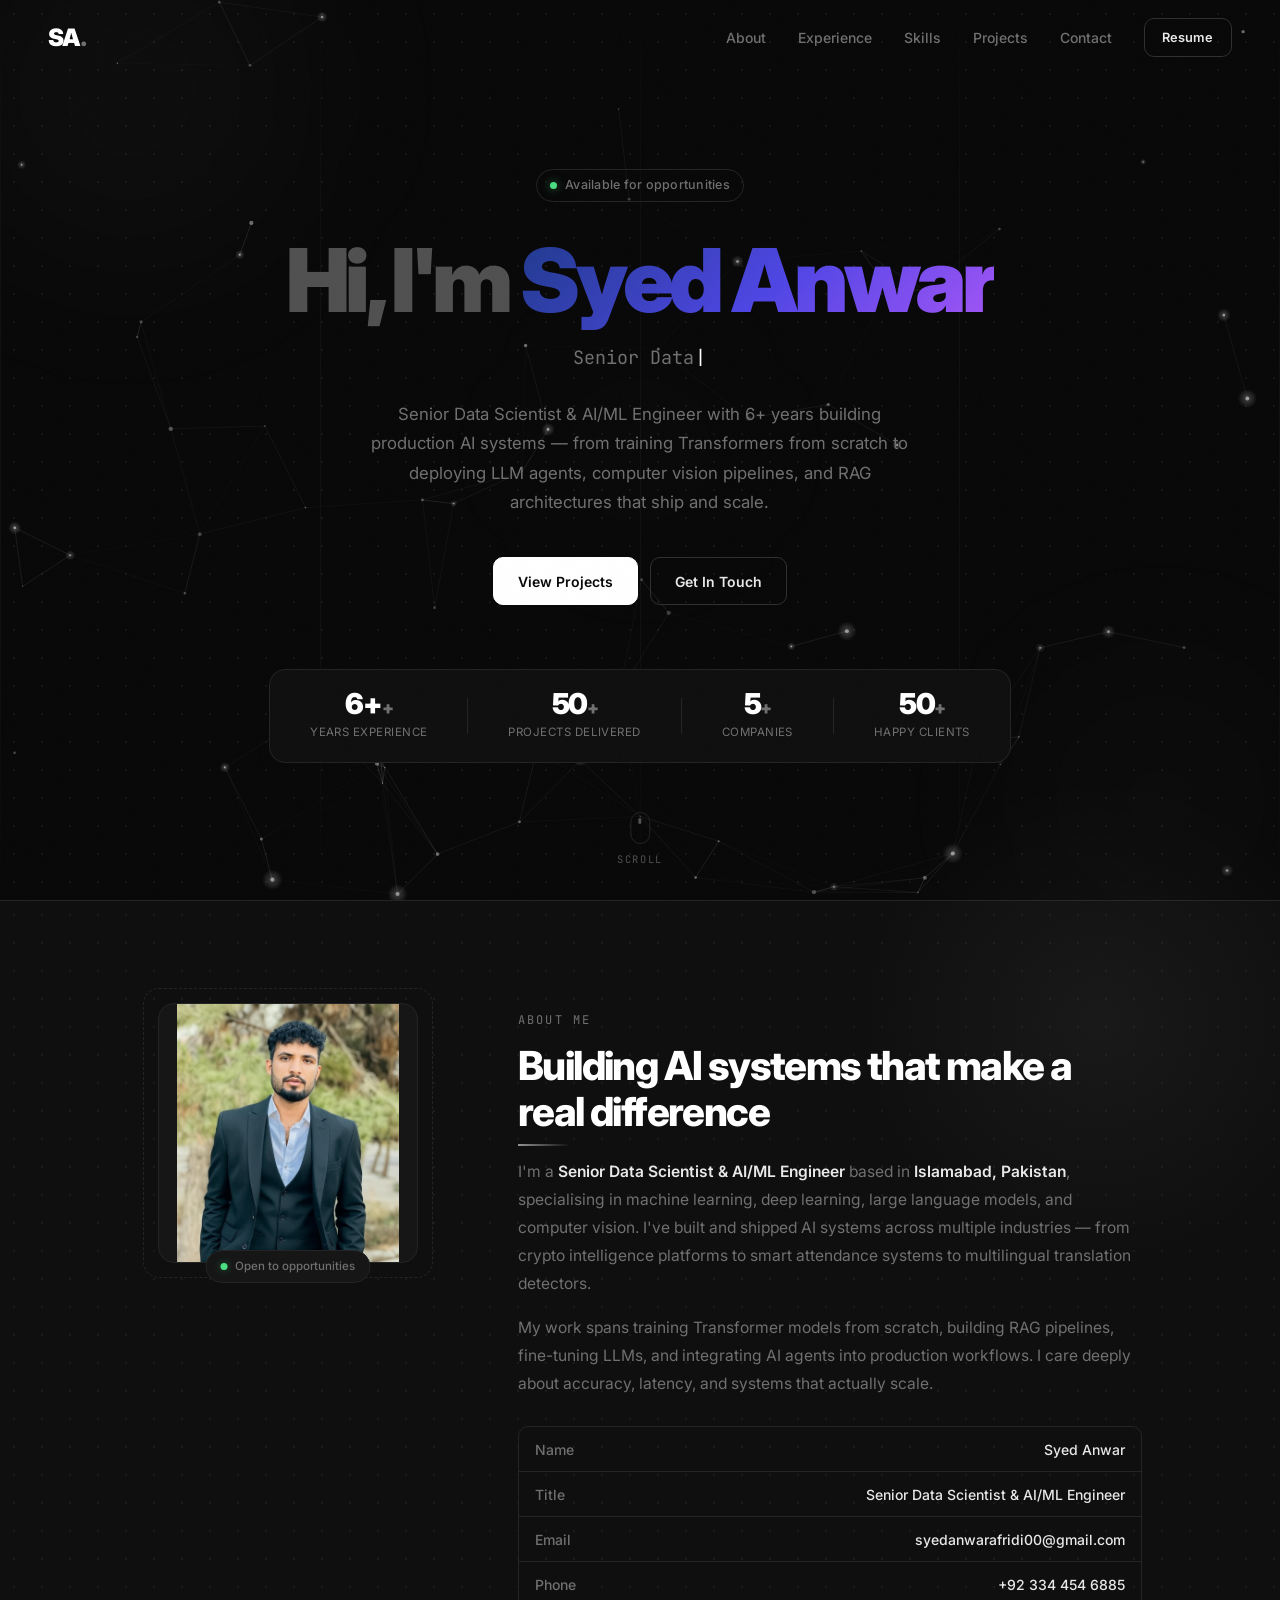
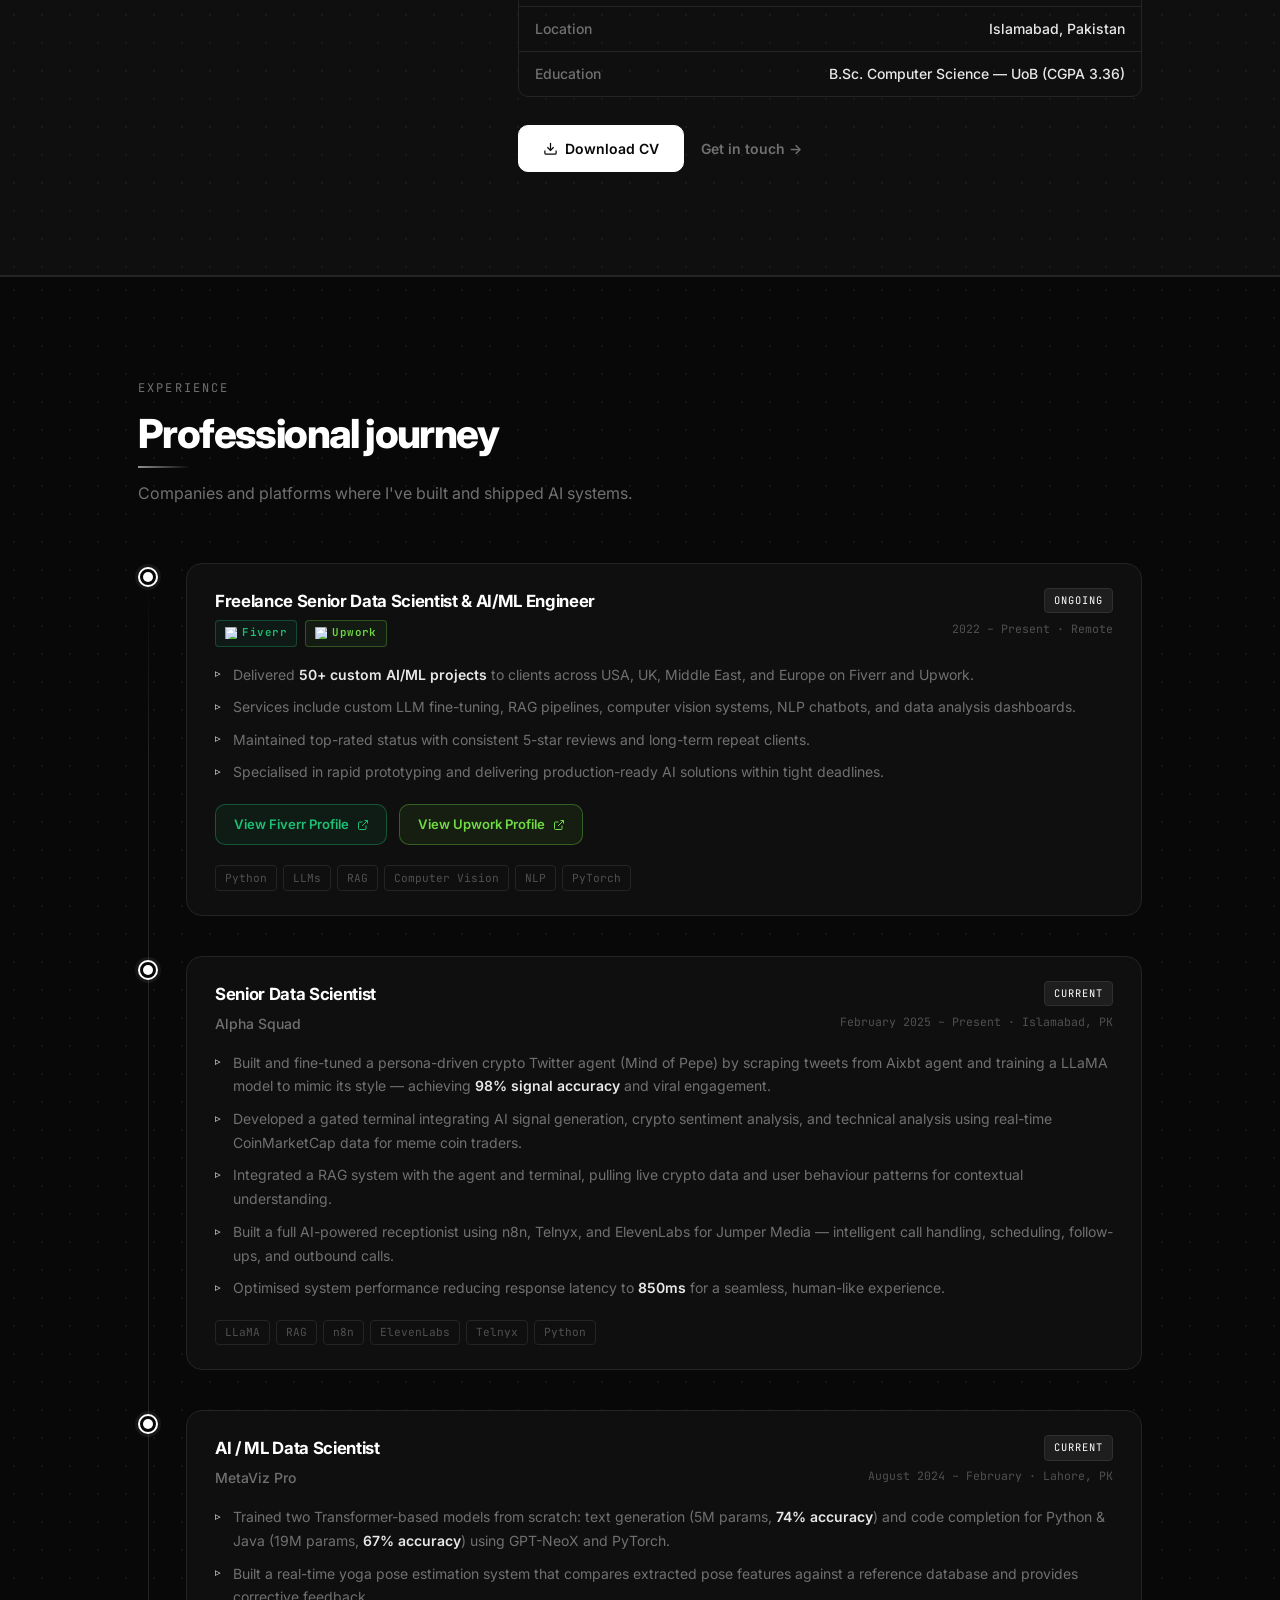
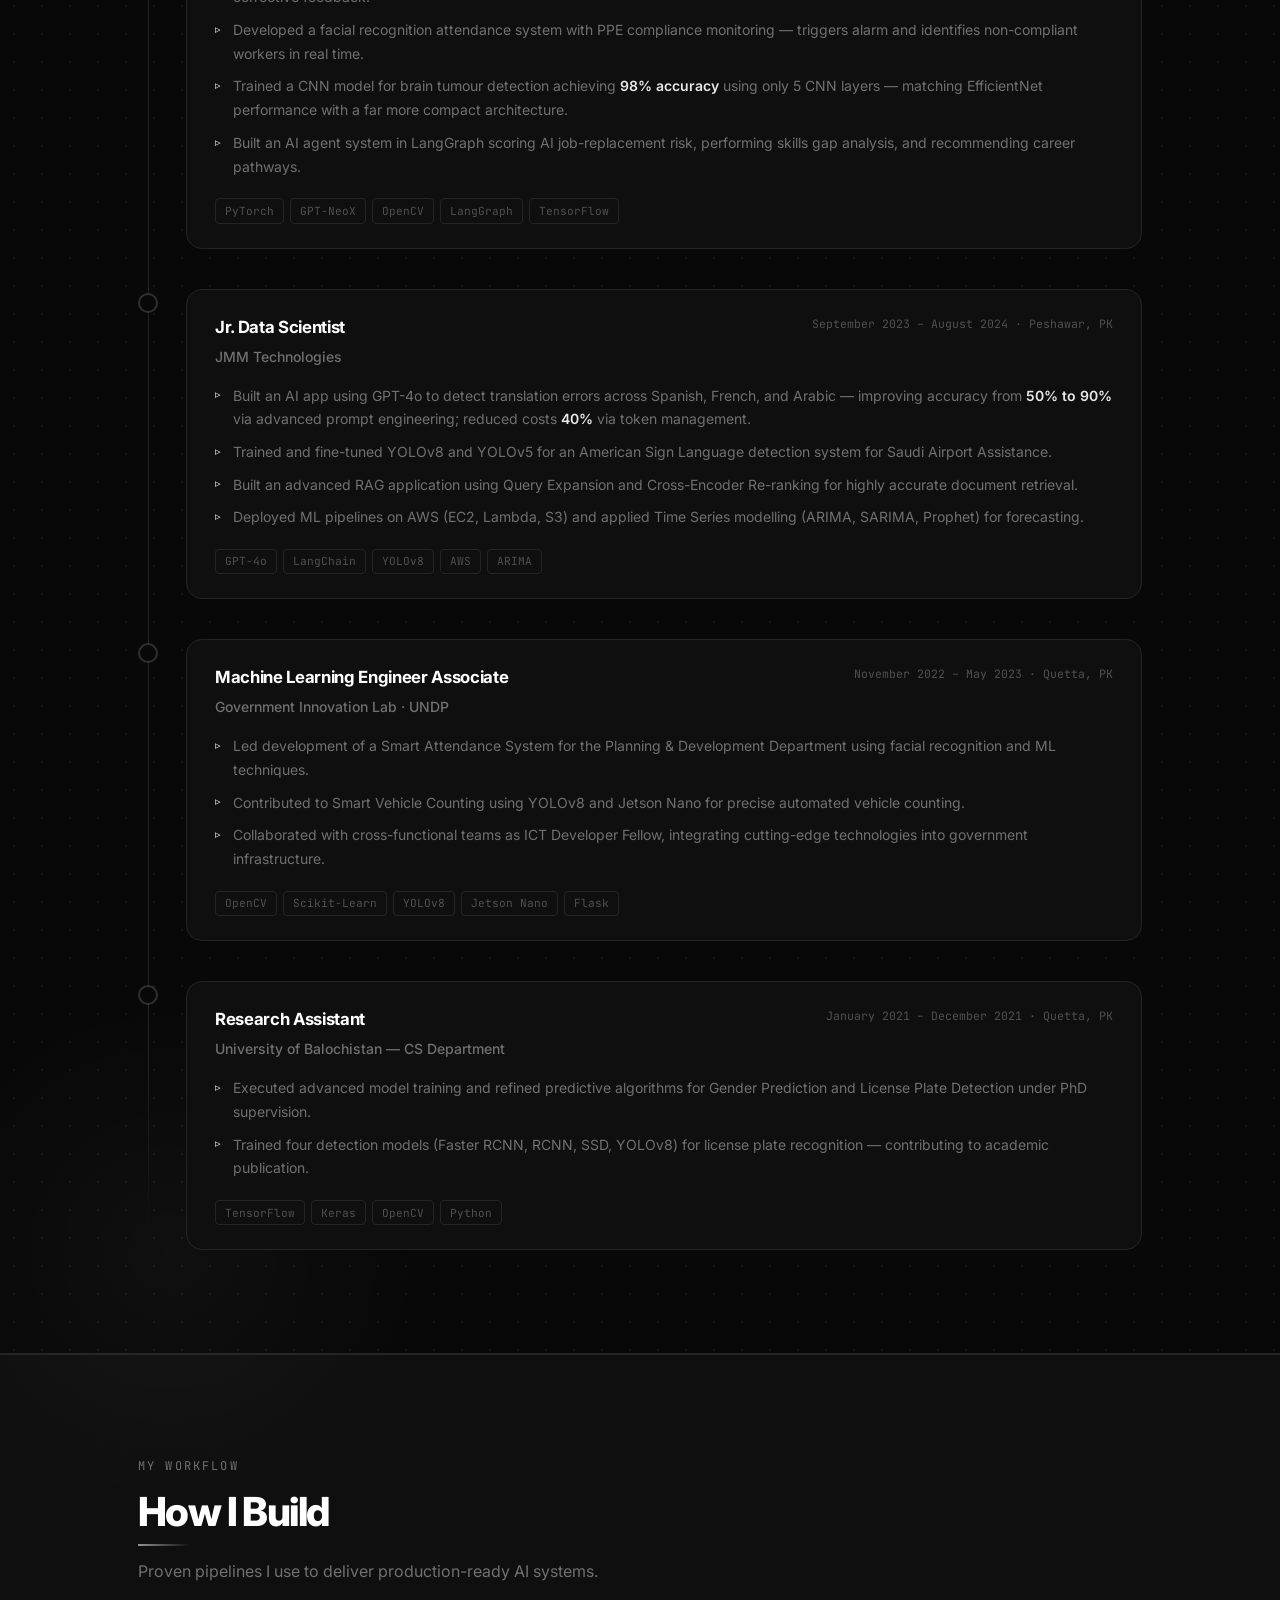
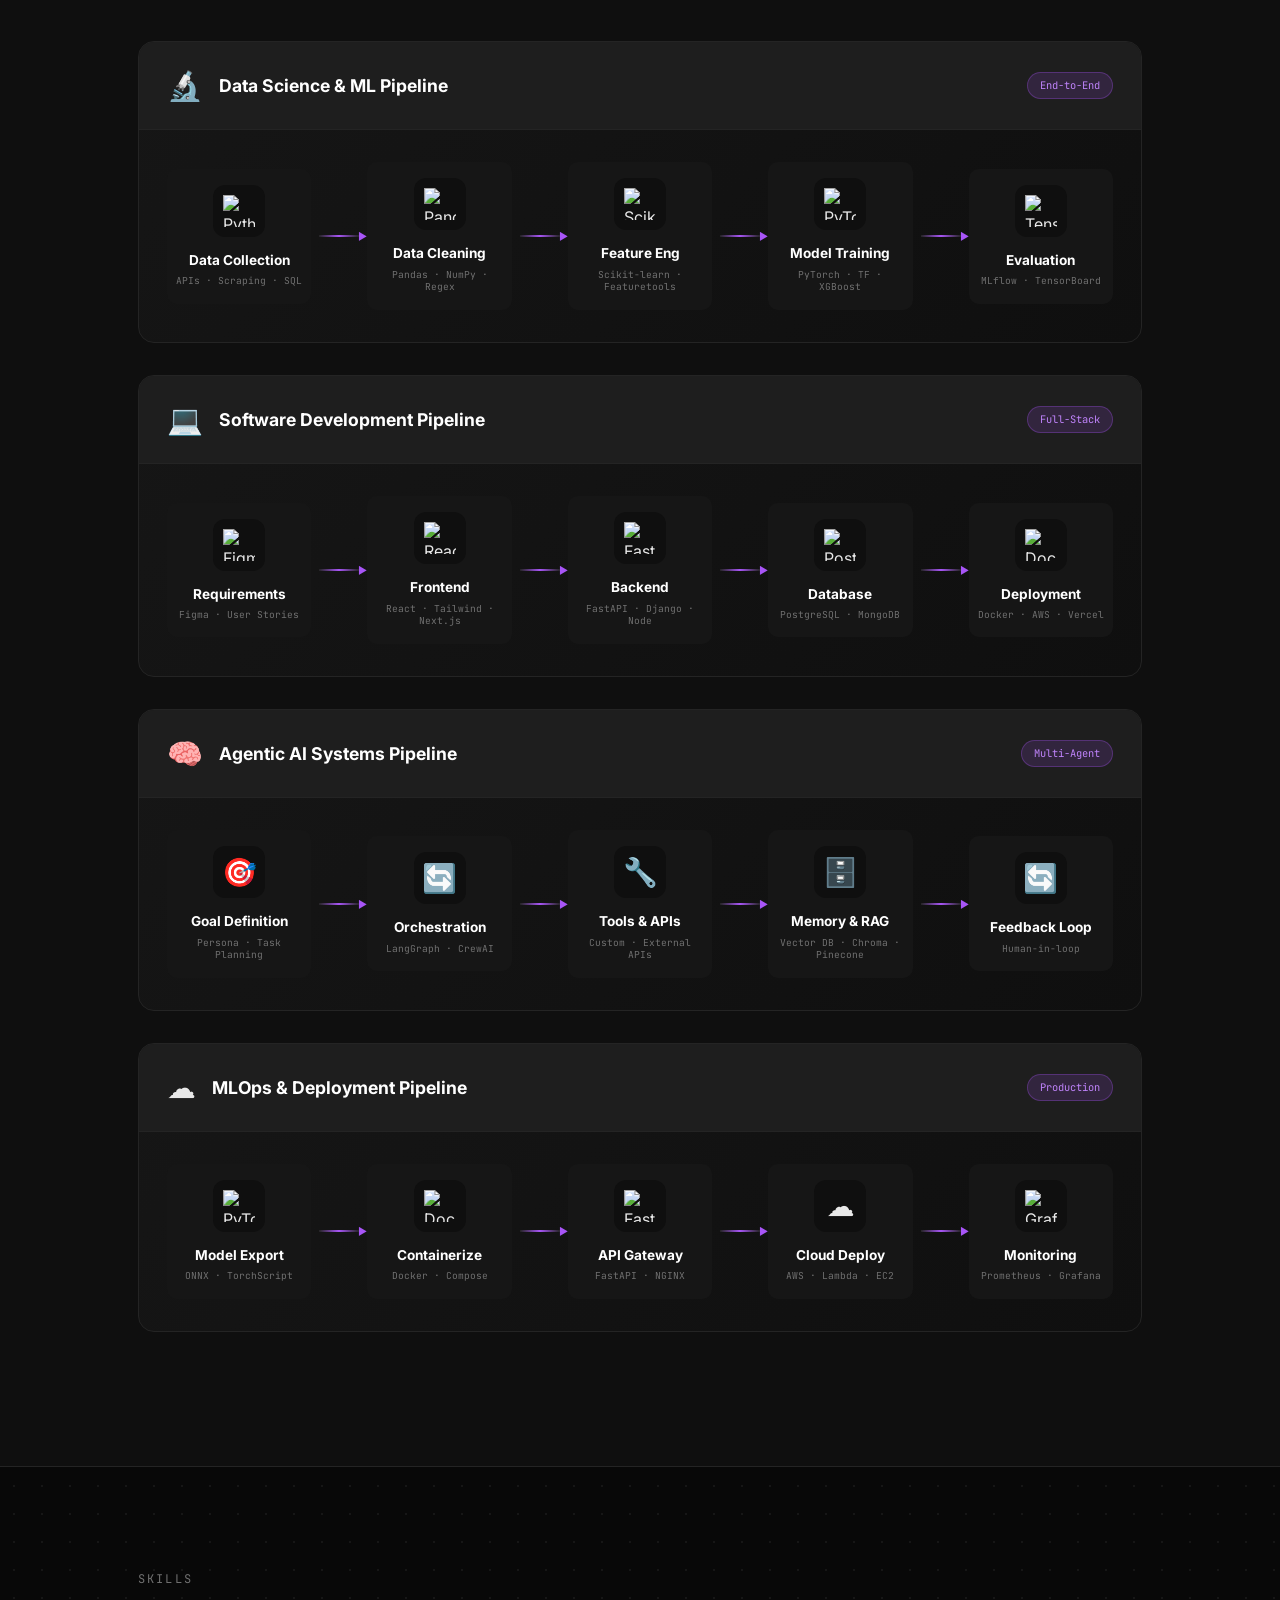
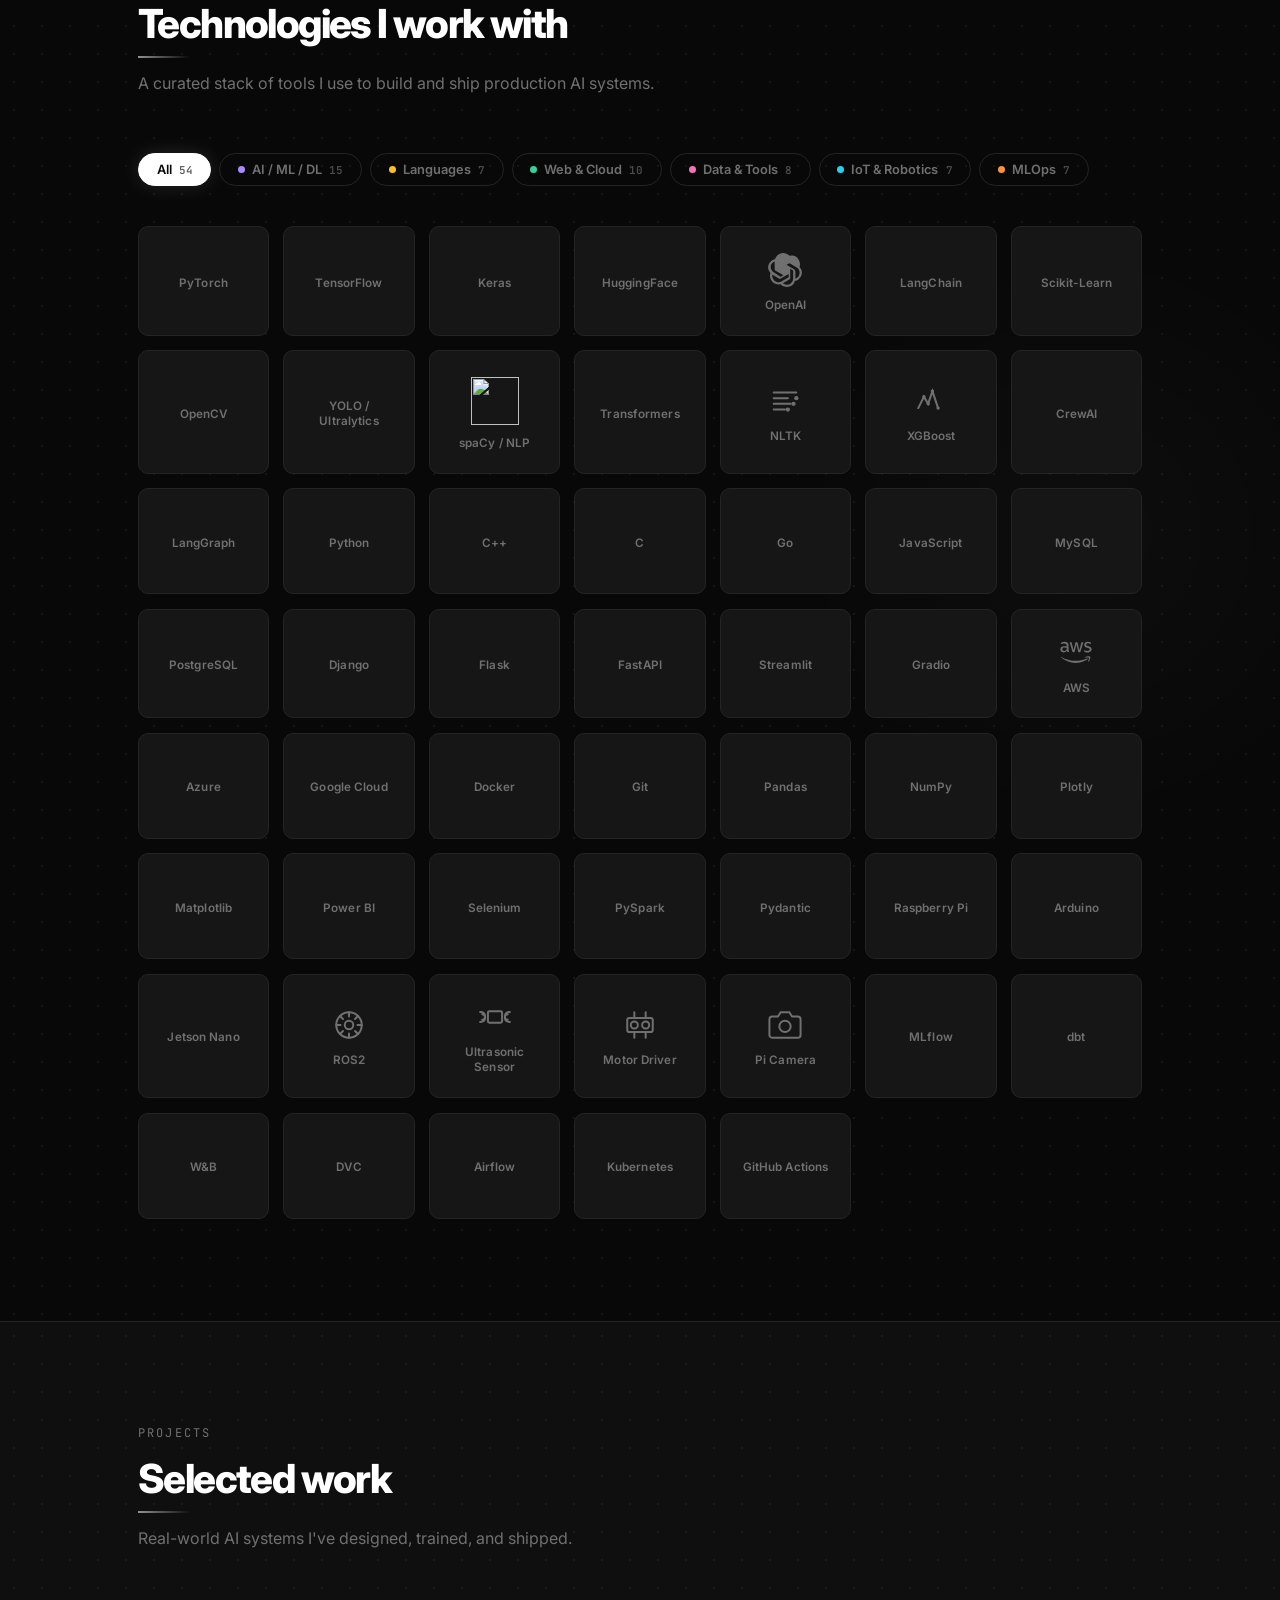
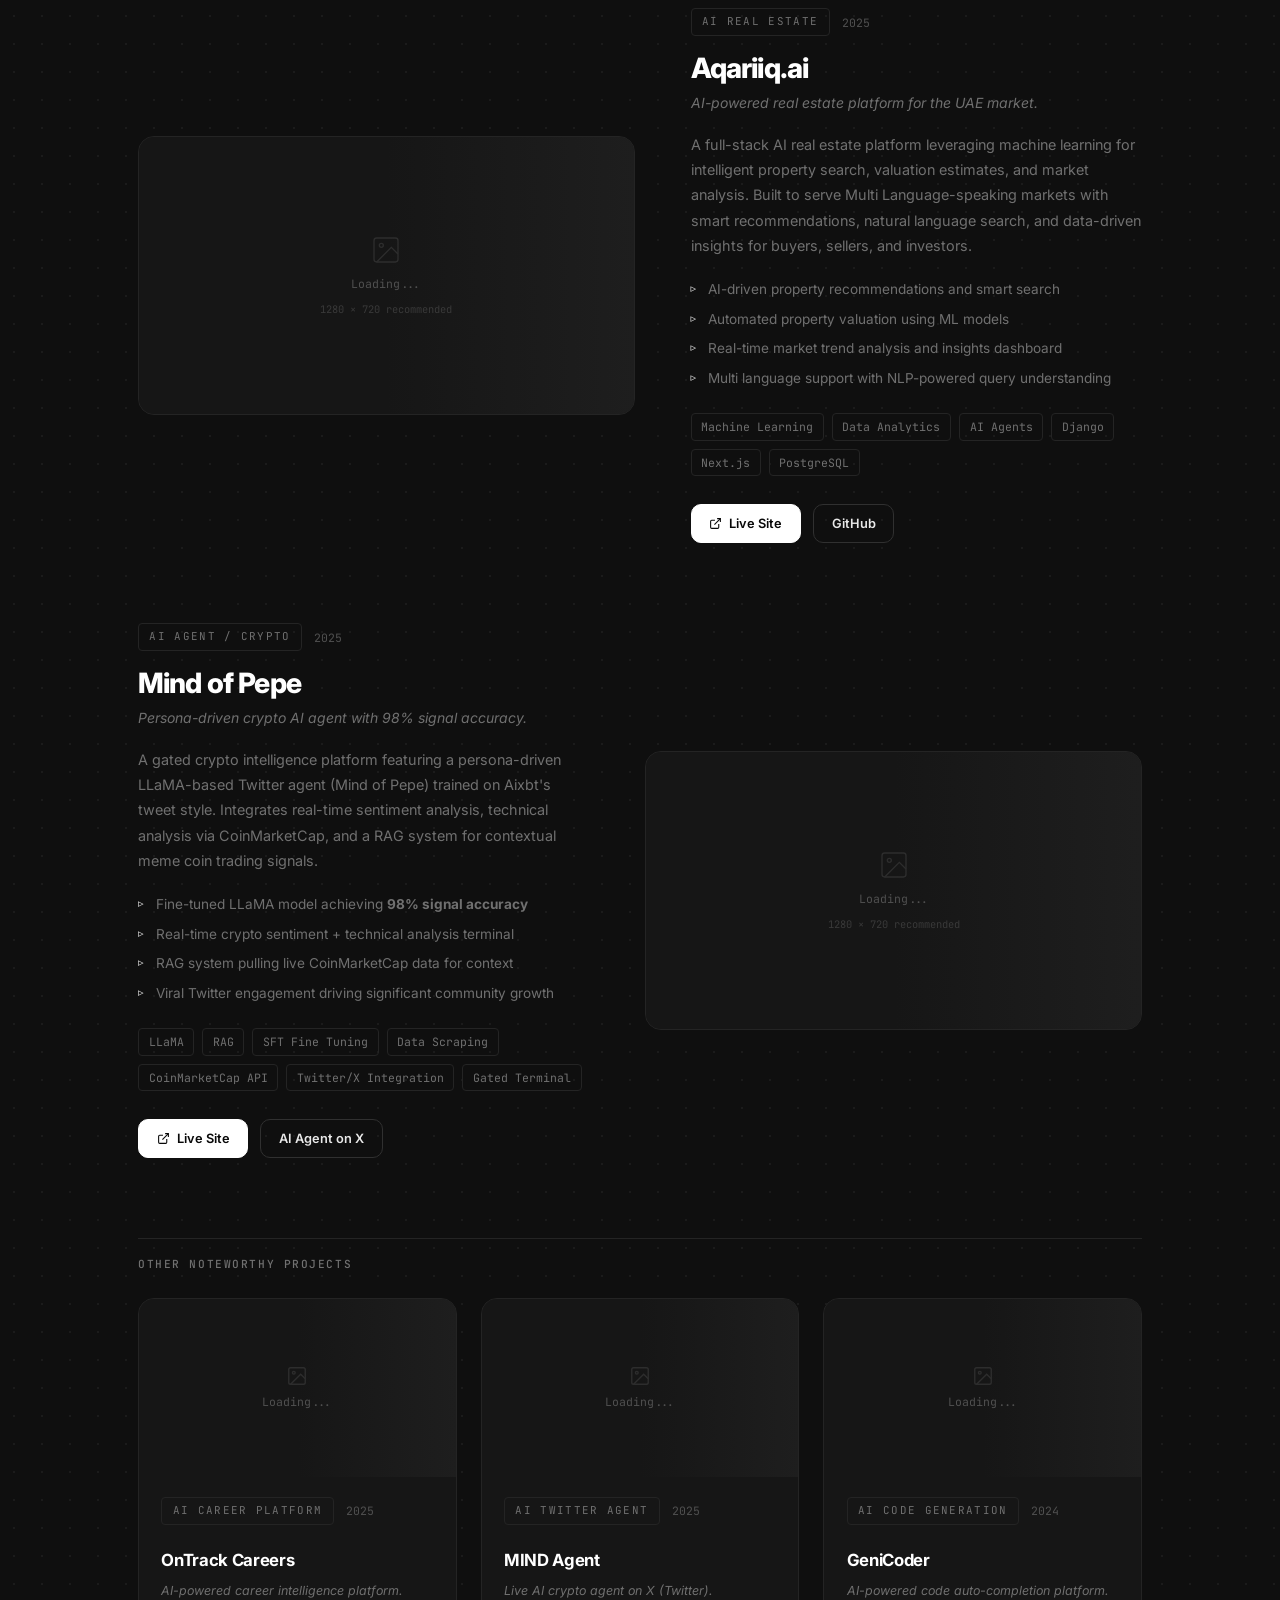
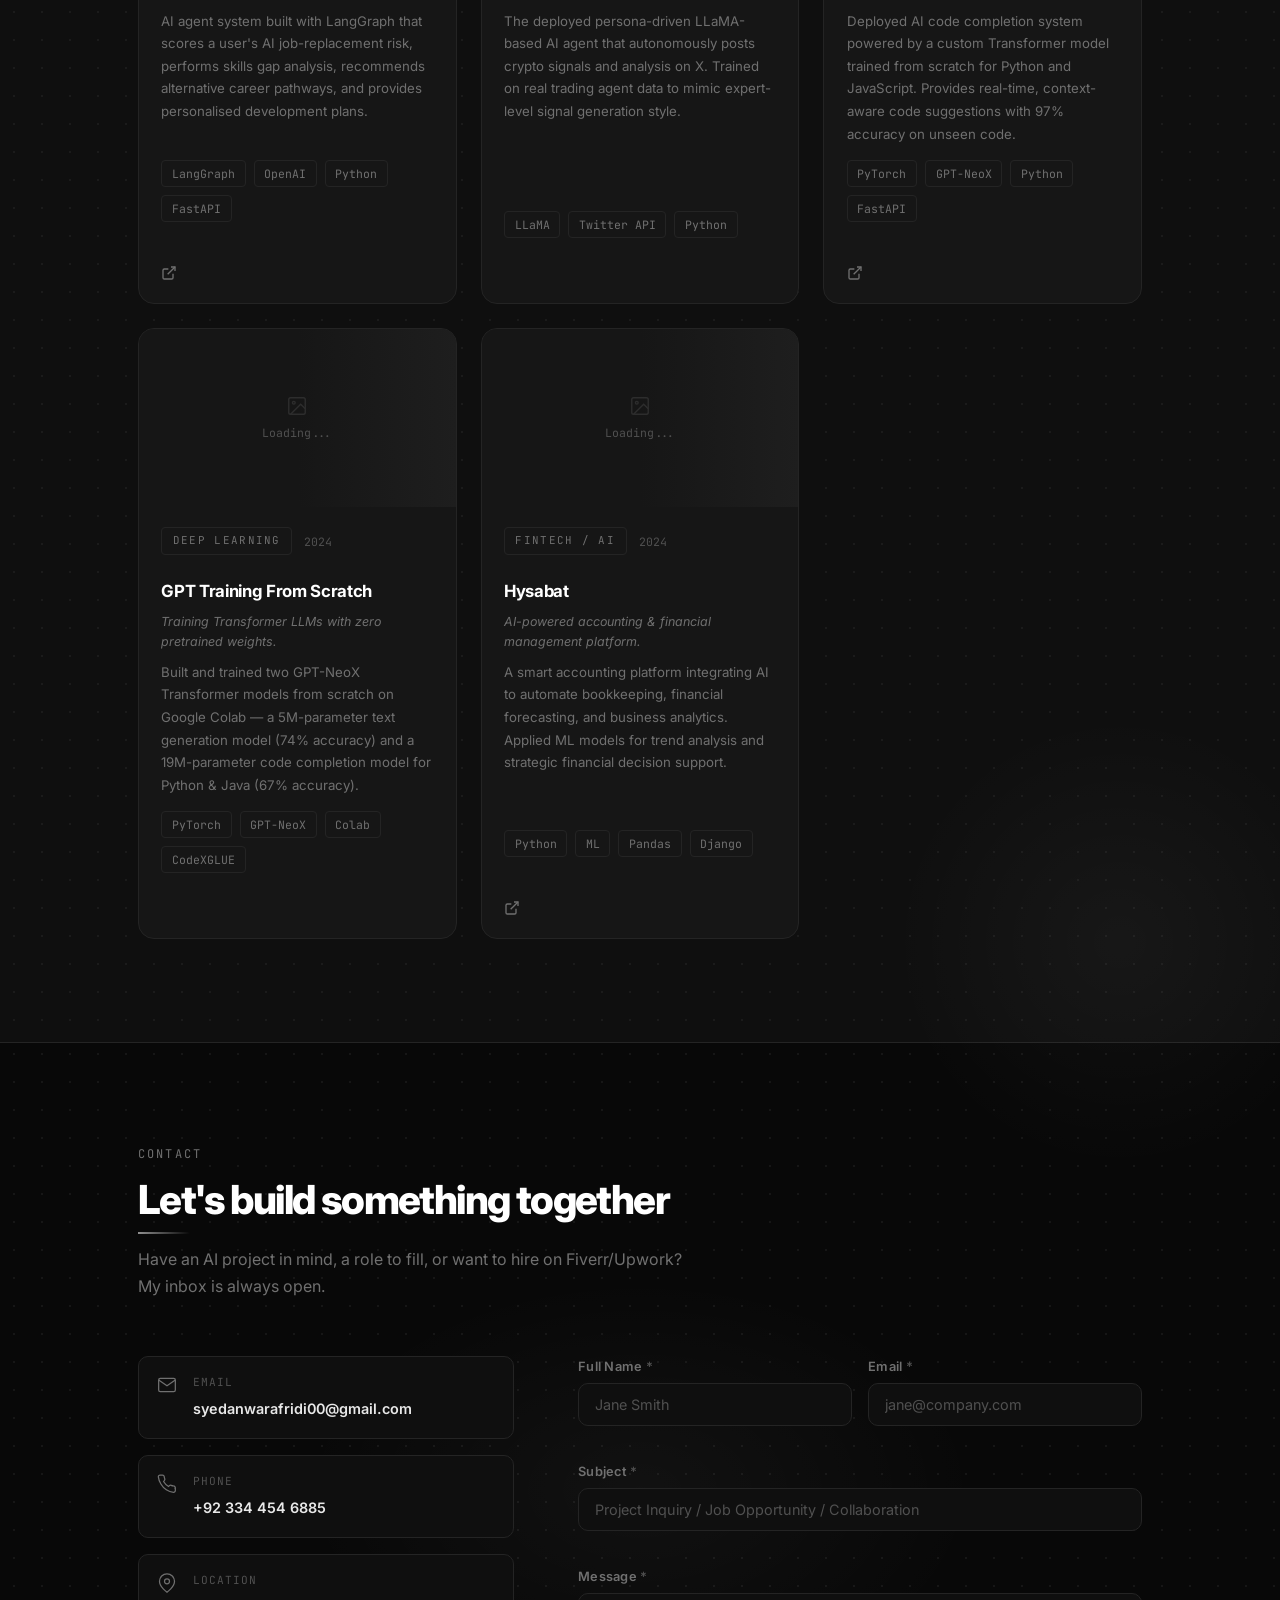
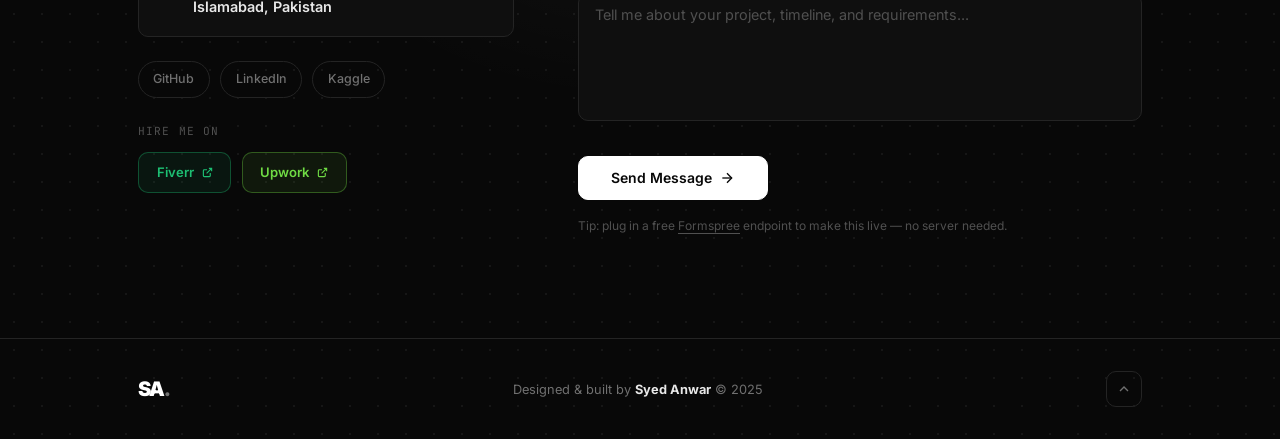
==== commit 9b13d391: "Fix bugs" ====
--- a/index.html
+++ b/index.html
@@ -1010,7 +1010,7 @@
 
               <div class="thumb-placeholder">
                 <svg width="32" height="32" viewBox="0 0 24 24" fill="none" stroke="currentColor" stroke-width="1"><rect x="3" y="3" width="18" height="18" rx="2"/><circle cx="8.5" cy="8.5" r="1.5"/><polyline points="21 15 16 10 5 21"/></svg>
-                <span>assets/images/projects/project-1.jpg</span>
+                <span>Loading...</span>
                 <span class="thumb-hint">1280 &times; 720 recommended</span>
               </div>
               <div class="thumb-overlay">
@@ -1024,10 +1024,10 @@
               <span class="project-year">2025</span>
             </div>
             <h3 class="project-title">Aqariiq.ai</h3>
-            <p class="project-tagline">AI-powered real estate platform for the Arab market.</p>
+            <p class="project-tagline">AI-powered real estate platform for the UAE market.</p>
             <p class="project-desc">
               A full-stack AI real estate platform leveraging machine learning for intelligent property
-              search, valuation estimates, and market analysis. Built to serve Arabic-speaking markets
+              search, valuation estimates, and market analysis. Built to serve Multi Language-speaking markets
               with smart recommendations, natural language search, and data-driven insights for buyers,
               sellers, and investors.
             </p>
@@ -1035,10 +1035,10 @@
               <li>AI-driven property recommendations and smart search</li>
               <li>Automated property valuation using ML models</li>
               <li>Real-time market trend analysis and insights dashboard</li>
-              <li>Arabic language support with NLP-powered query understanding</li>
+              <li>Multi language support with NLP-powered query understanding</li>
             </ul>
             <div class="project-stack">
-              <span>Python</span><span>LLMs</span><span>FastAPI</span><span>React</span><span>PostgreSQL</span>
+              <span>Machine Learning</span><span>Data Analytics</span><span>AI Agents</span><span>Django</span><span>Next.js</span><span>PostgreSQL</span>
             </div>
             <div class="project-links">
               <a href="https://aqariiq.ai/" target="_blank" rel="noopener" class="btn btn-primary btn-sm">
@@ -1061,7 +1061,7 @@
               <img src="https://image.thum.io/get/width/1280/crop/720/noanimate/https://mindofpepe.com/" alt="Mind of Pepe" loading="lazy" class="thumb-img" onerror="this.style.display='none'" />
               <div class="thumb-placeholder">
                 <svg width="32" height="32" viewBox="0 0 24 24" fill="none" stroke="currentColor" stroke-width="1"><rect x="3" y="3" width="18" height="18" rx="2"/><circle cx="8.5" cy="8.5" r="1.5"/><polyline points="21 15 16 10 5 21"/></svg>
-                <span>assets/images/projects/project-2.jpg</span>
+                <span>Loading...</span>
                 <span class="thumb-hint">1280 &times; 720 recommended</span>
               </div>
               <div class="thumb-overlay">
@@ -1089,7 +1089,7 @@
               <li>Viral Twitter engagement driving significant community growth</li>
             </ul>
             <div class="project-stack">
-              <span>LLaMA</span><span>RAG</span><span>Python</span><span>CoinMarketCap API</span>
+              <span>LLaMA</span><span>RAG</span><span>SFT Fine Tuning</span><span>Data Scraping</span><span>CoinMarketCap API</span><span>Twitter/X Integration</span><span>Gated Terminal</span>
             </div>
             <div class="project-links">
               <a href="https://mindofpepe.com/" target="_blank" rel="noopener" class="btn btn-primary btn-sm">
@@ -1117,7 +1117,7 @@
             <img src="https://image.thum.io/get/width/1280/crop/720/noanimate/https://ontrackcareers.ai/" alt="OnTrack Careers" loading="lazy" class="thumb-img" onerror="this.style.display='none'" />
             <div class="thumb-placeholder thumb-placeholder--sm">
               <svg width="22" height="22" viewBox="0 0 24 24" fill="none" stroke="currentColor" stroke-width="1.5"><rect x="3" y="3" width="18" height="18" rx="2"/><circle cx="8.5" cy="8.5" r="1.5"/><polyline points="21 15 16 10 5 21"/></svg>
-              <span>project-3.jpg</span>
+              <span>Loading...</span>
             </div>
             <div class="thumb-overlay">
               <a href="https://ontrackcareers.ai/" target="_blank" rel="noopener" class="overlay-live-btn">View &#8599;</a>
@@ -1151,7 +1151,7 @@
             <img src="https://image.thum.io/get/width/1280/crop/720/noanimate/https://x.com/MIND_agent" alt="MIND Agent" loading="lazy" class="thumb-img" onerror="this.style.display='none'" />
             <div class="thumb-placeholder thumb-placeholder--sm">
               <svg width="22" height="22" viewBox="0 0 24 24" fill="none" stroke="currentColor" stroke-width="1.5"><rect x="3" y="3" width="18" height="18" rx="2"/><circle cx="8.5" cy="8.5" r="1.5"/><polyline points="21 15 16 10 5 21"/></svg>
-              <span>project-4.jpg</span>
+              <span>Loading...</span>
             </div>
             <div class="thumb-overlay">
               <a href="https://x.com/MIND_agent" target="_blank" rel="noopener" class="overlay-live-btn">View &#8599;</a>
@@ -1185,7 +1185,7 @@
             <img src="https://image.thum.io/get/width/1280/crop/720/noanimate/https://autocoder.greensensebilling.com/" alt="GeniCoder" loading="lazy" class="thumb-img" onerror="this.style.display='none'" />
             <div class="thumb-placeholder thumb-placeholder--sm">
               <svg width="22" height="22" viewBox="0 0 24 24" fill="none" stroke="currentColor" stroke-width="1.5"><rect x="3" y="3" width="18" height="18" rx="2"/><circle cx="8.5" cy="8.5" r="1.5"/><polyline points="21 15 16 10 5 21"/></svg>
-              <span>project-5.jpg</span>
+              <span>Loading...</span>
             </div>
             <div class="thumb-overlay">
               <a href="https://autocoder.greensensebilling.com/" target="_blank" rel="noopener" class="overlay-live-btn">View &#8599;</a>
@@ -1200,8 +1200,8 @@
             <p class="other-tagline">AI-powered code auto-completion platform.</p>
             <p class="other-desc">
               Deployed AI code completion system powered by a custom Transformer model
-              trained from scratch for Python and Java. Provides real-time, context-aware
-              code suggestions with 67% accuracy on unseen code.
+              trained from scratch for Python and JavaScript. Provides real-time, context-aware
+              code suggestions with 97% accuracy on unseen code.
             </p>
             <div class="project-stack"><span>PyTorch</span><span>GPT-NeoX</span><span>Python</span><span>FastAPI</span></div>
             <div class="other-links">
@@ -1222,7 +1222,7 @@
             <img src="https://image.thum.io/get/width/1280/crop/720/noanimate/https://github.com/markNZed/GPT-NeoX-Colab" alt="GPT Training From Scratch" loading="lazy" class="thumb-img" onerror="this.style.display='none'" />
             <div class="thumb-placeholder thumb-placeholder--sm">
               <svg width="22" height="22" viewBox="0 0 24 24" fill="none" stroke="currentColor" stroke-width="1.5"><rect x="3" y="3" width="18" height="18" rx="2"/><circle cx="8.5" cy="8.5" r="1.5"/><polyline points="21 15 16 10 5 21"/></svg>
-              <span>project-6.jpg</span>
+              <span>Loading...</span>
             </div>
             <div class="thumb-overlay">
               <a href="https://github.com/markNZed/GPT-NeoX-Colab" target="_blank" rel="noopener" class="overlay-live-btn">View &#8599;</a>
@@ -1256,7 +1256,7 @@
             <img src="https://image.thum.io/get/width/1280/crop/720/noanimate/https://www.hysabat.com/en" alt="Hysabat" loading="lazy" class="thumb-img" onerror="this.style.display='none'" />
             <div class="thumb-placeholder thumb-placeholder--sm">
               <svg width="22" height="22" viewBox="0 0 24 24" fill="none" stroke="currentColor" stroke-width="1.5"><rect x="3" y="3" width="18" height="18" rx="2"/><circle cx="8.5" cy="8.5" r="1.5"/><polyline points="21 15 16 10 5 21"/></svg>
-              <span>project-7.jpg</span>
+              <span>Loading...</span>
             </div>
             <div class="thumb-overlay">
               <a href="https://www.hysabat.com/" target="_blank" rel="noopener" class="overlay-live-btn">View &#8599;</a>
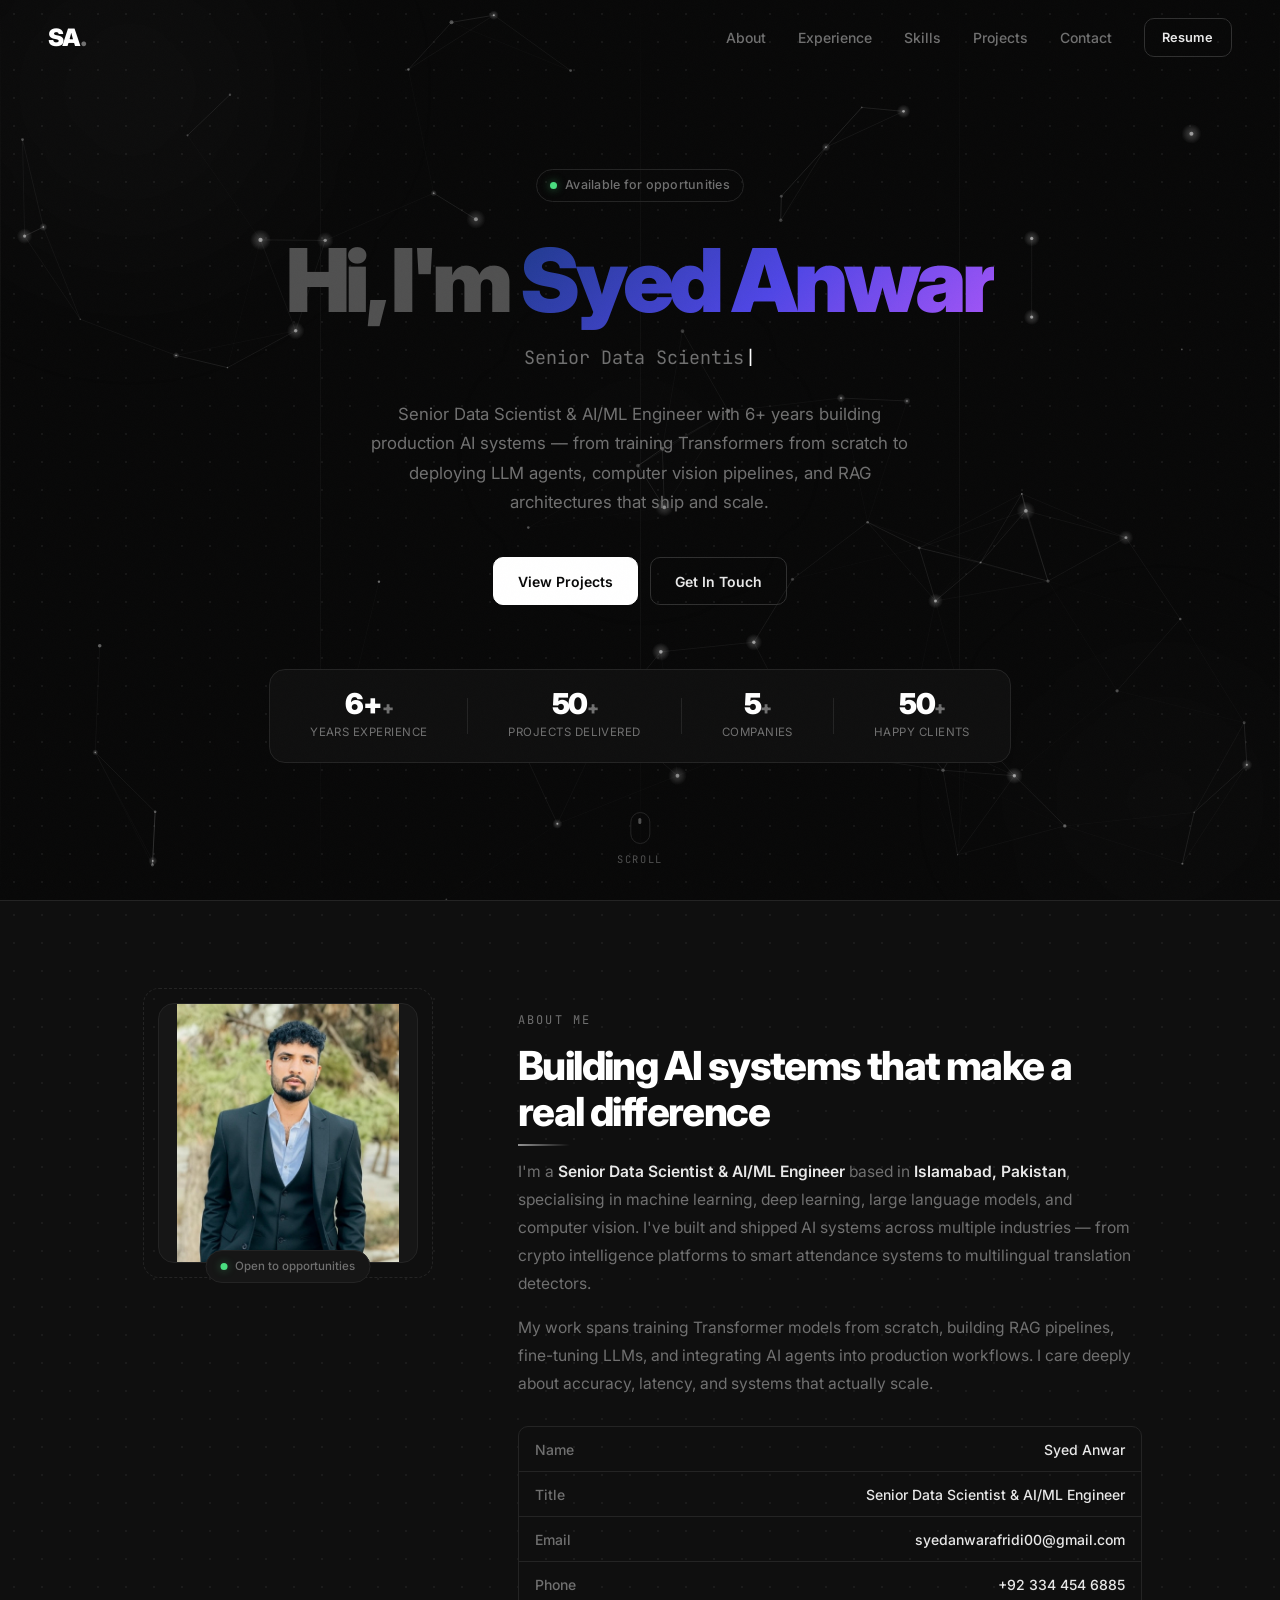
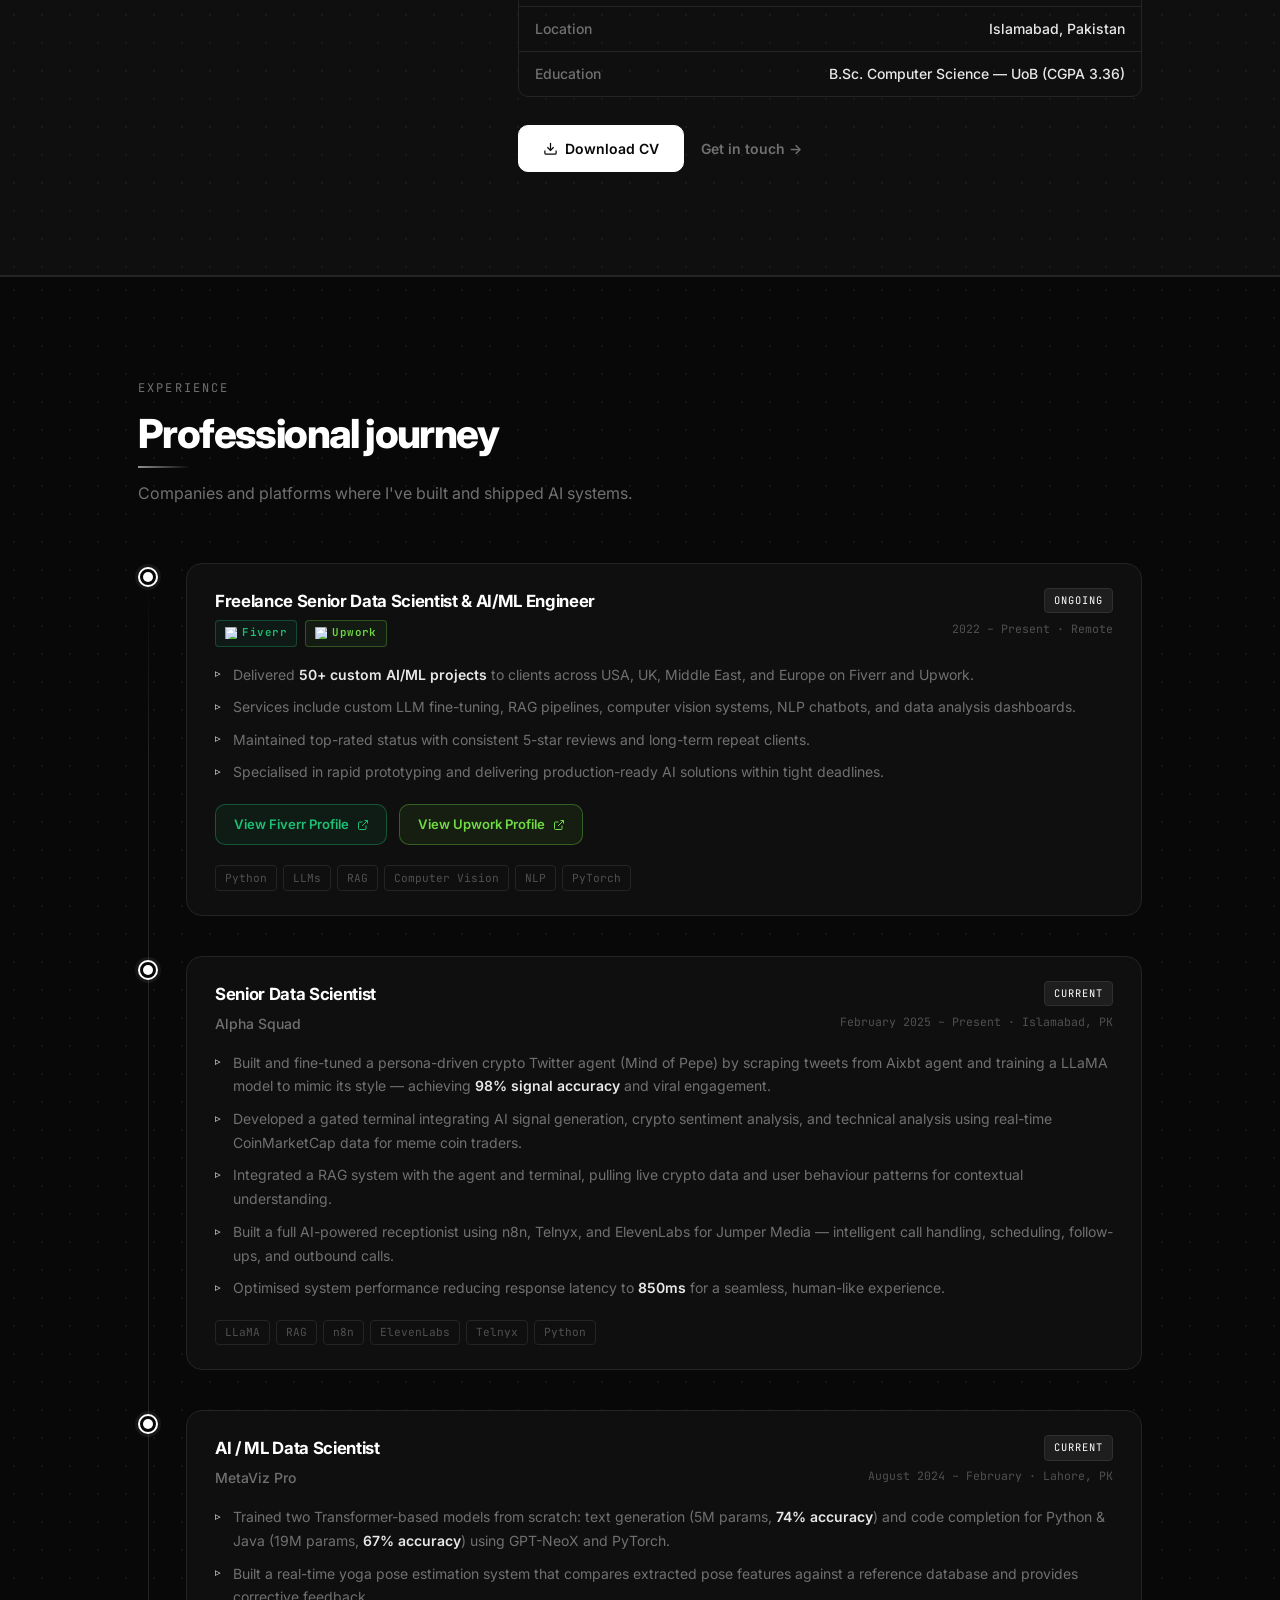
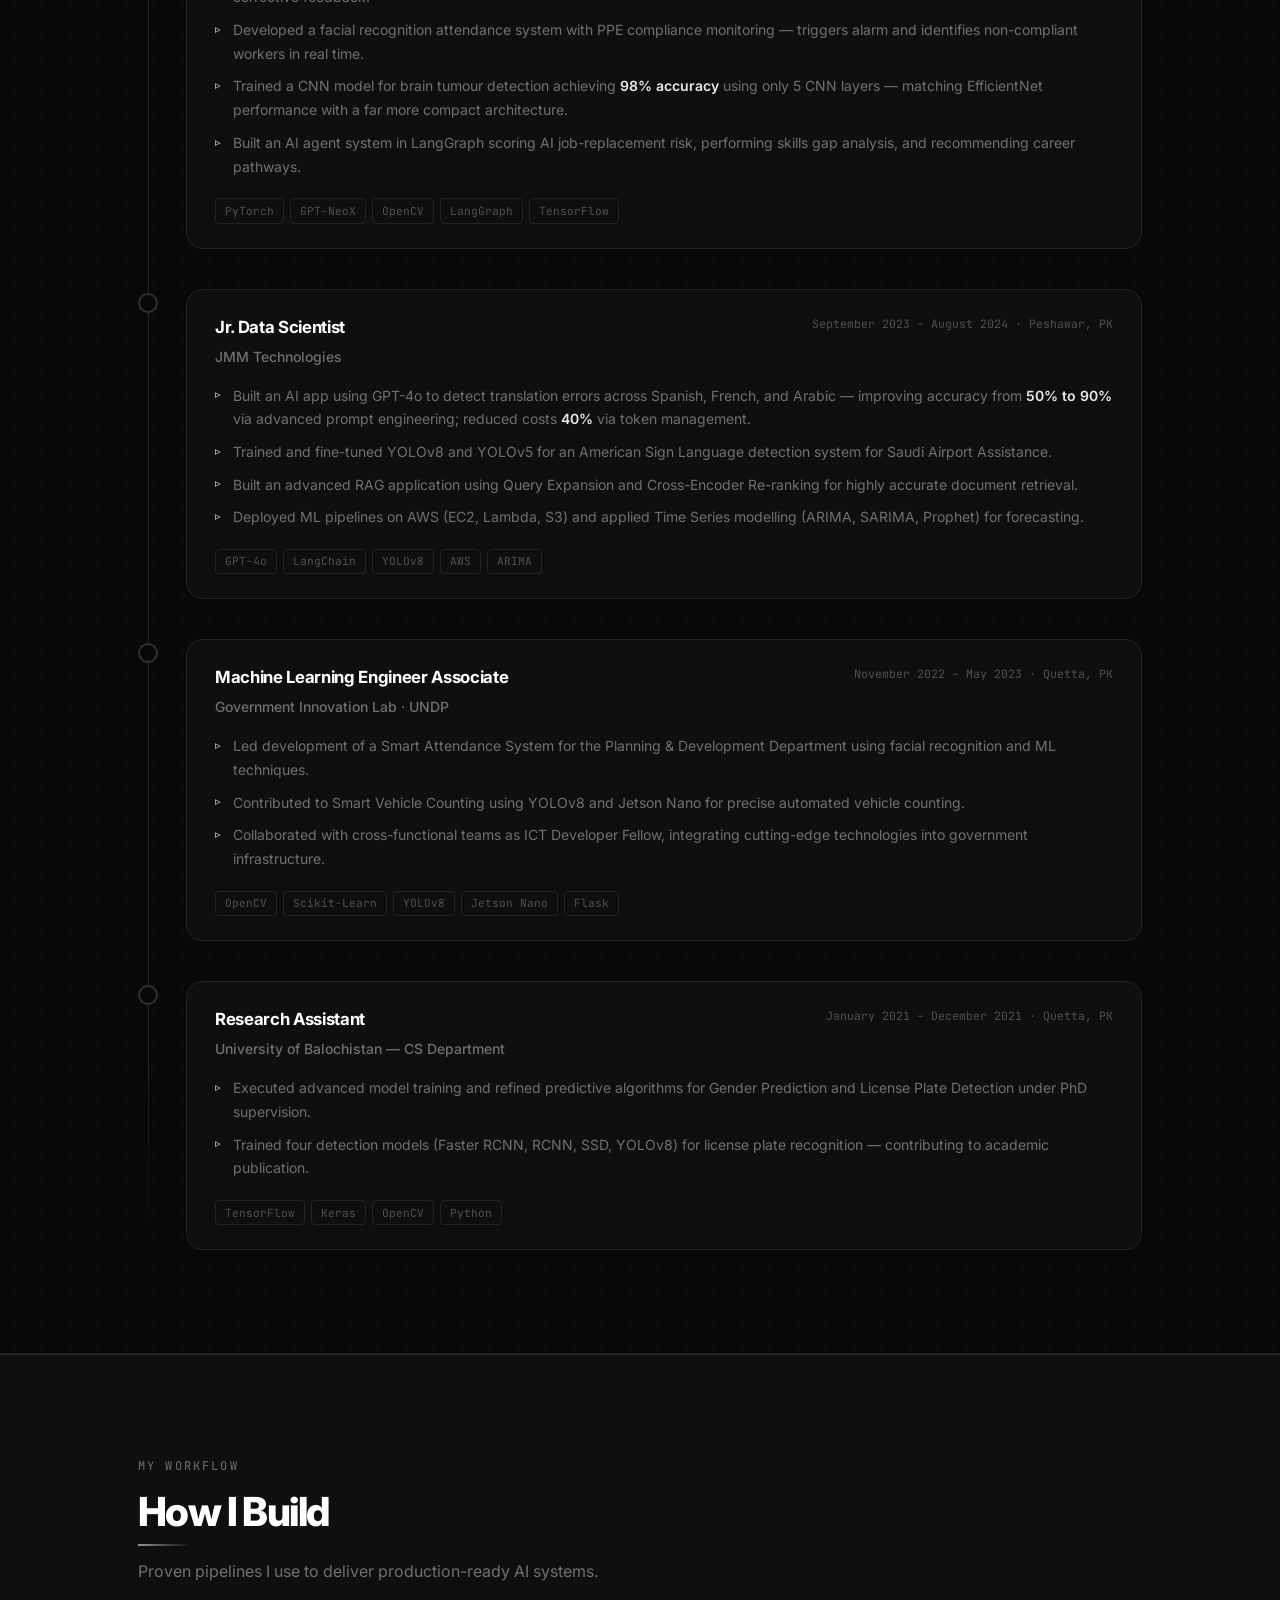
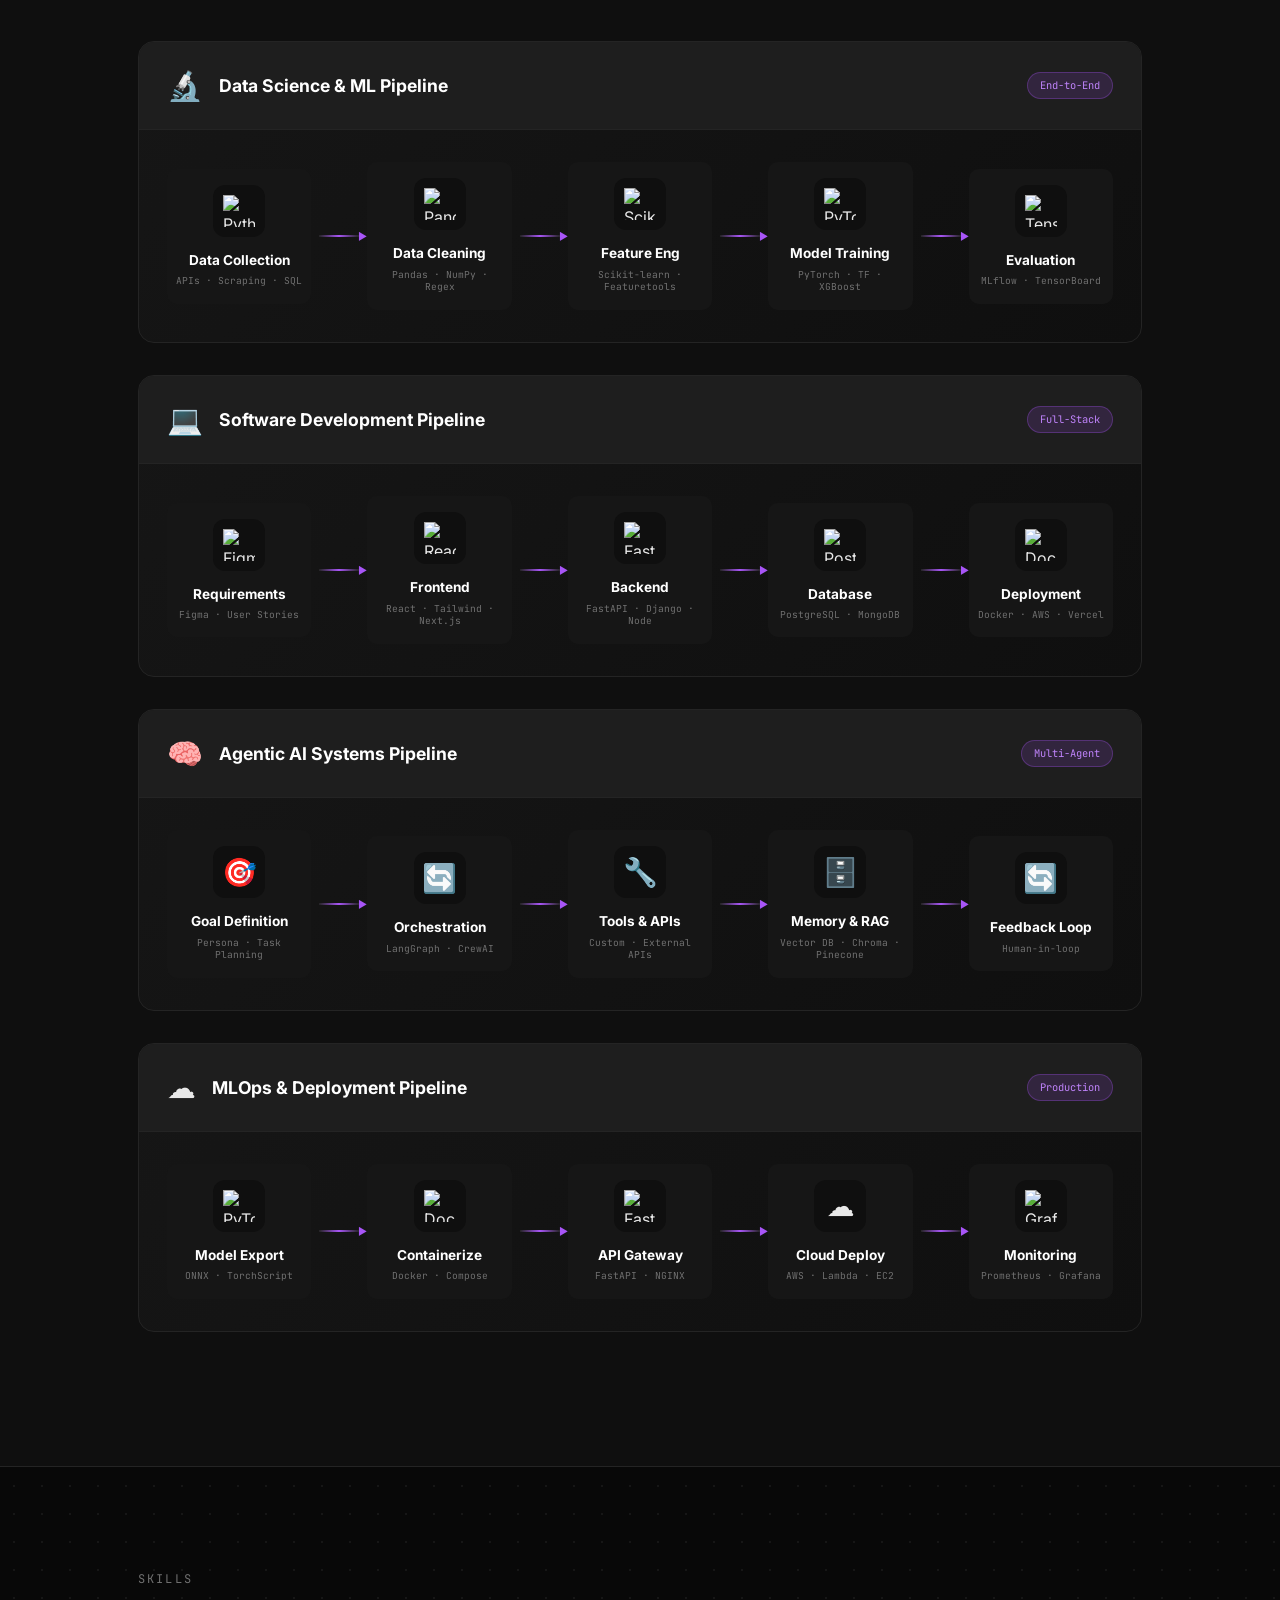
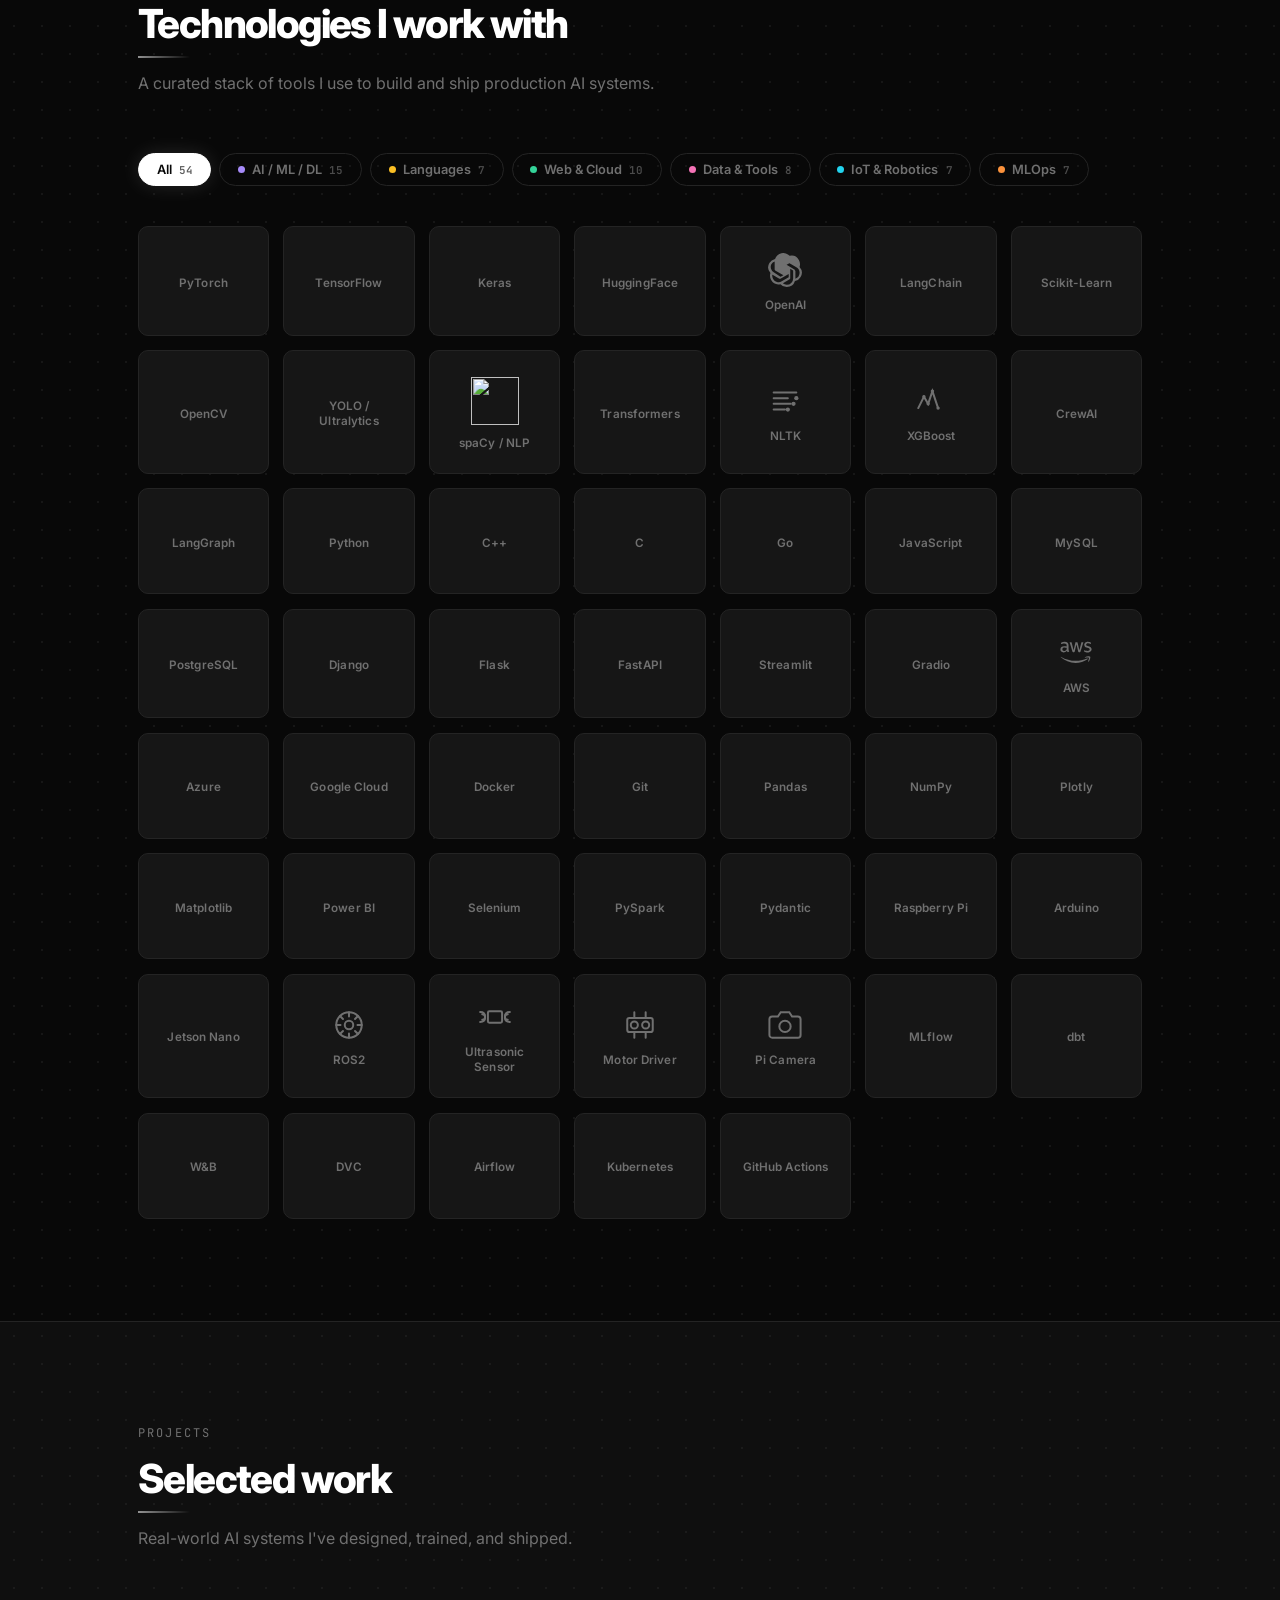
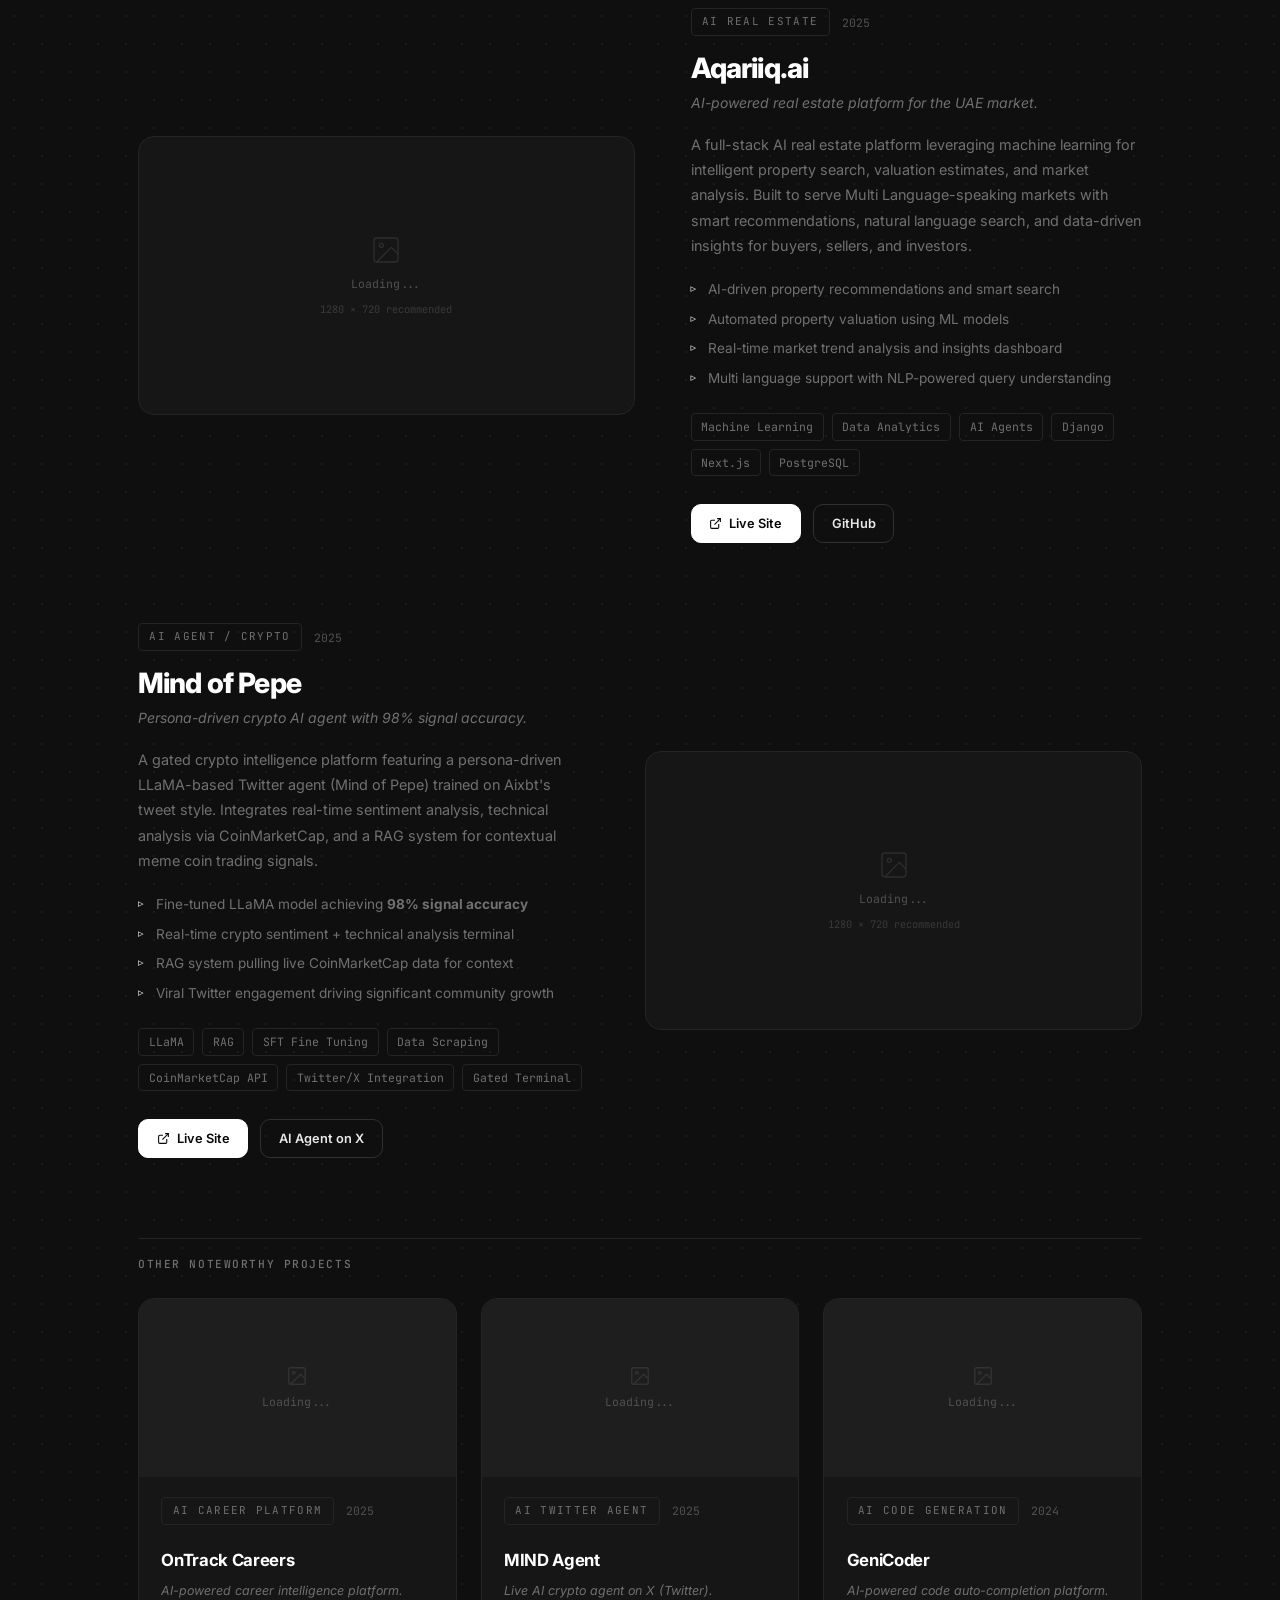
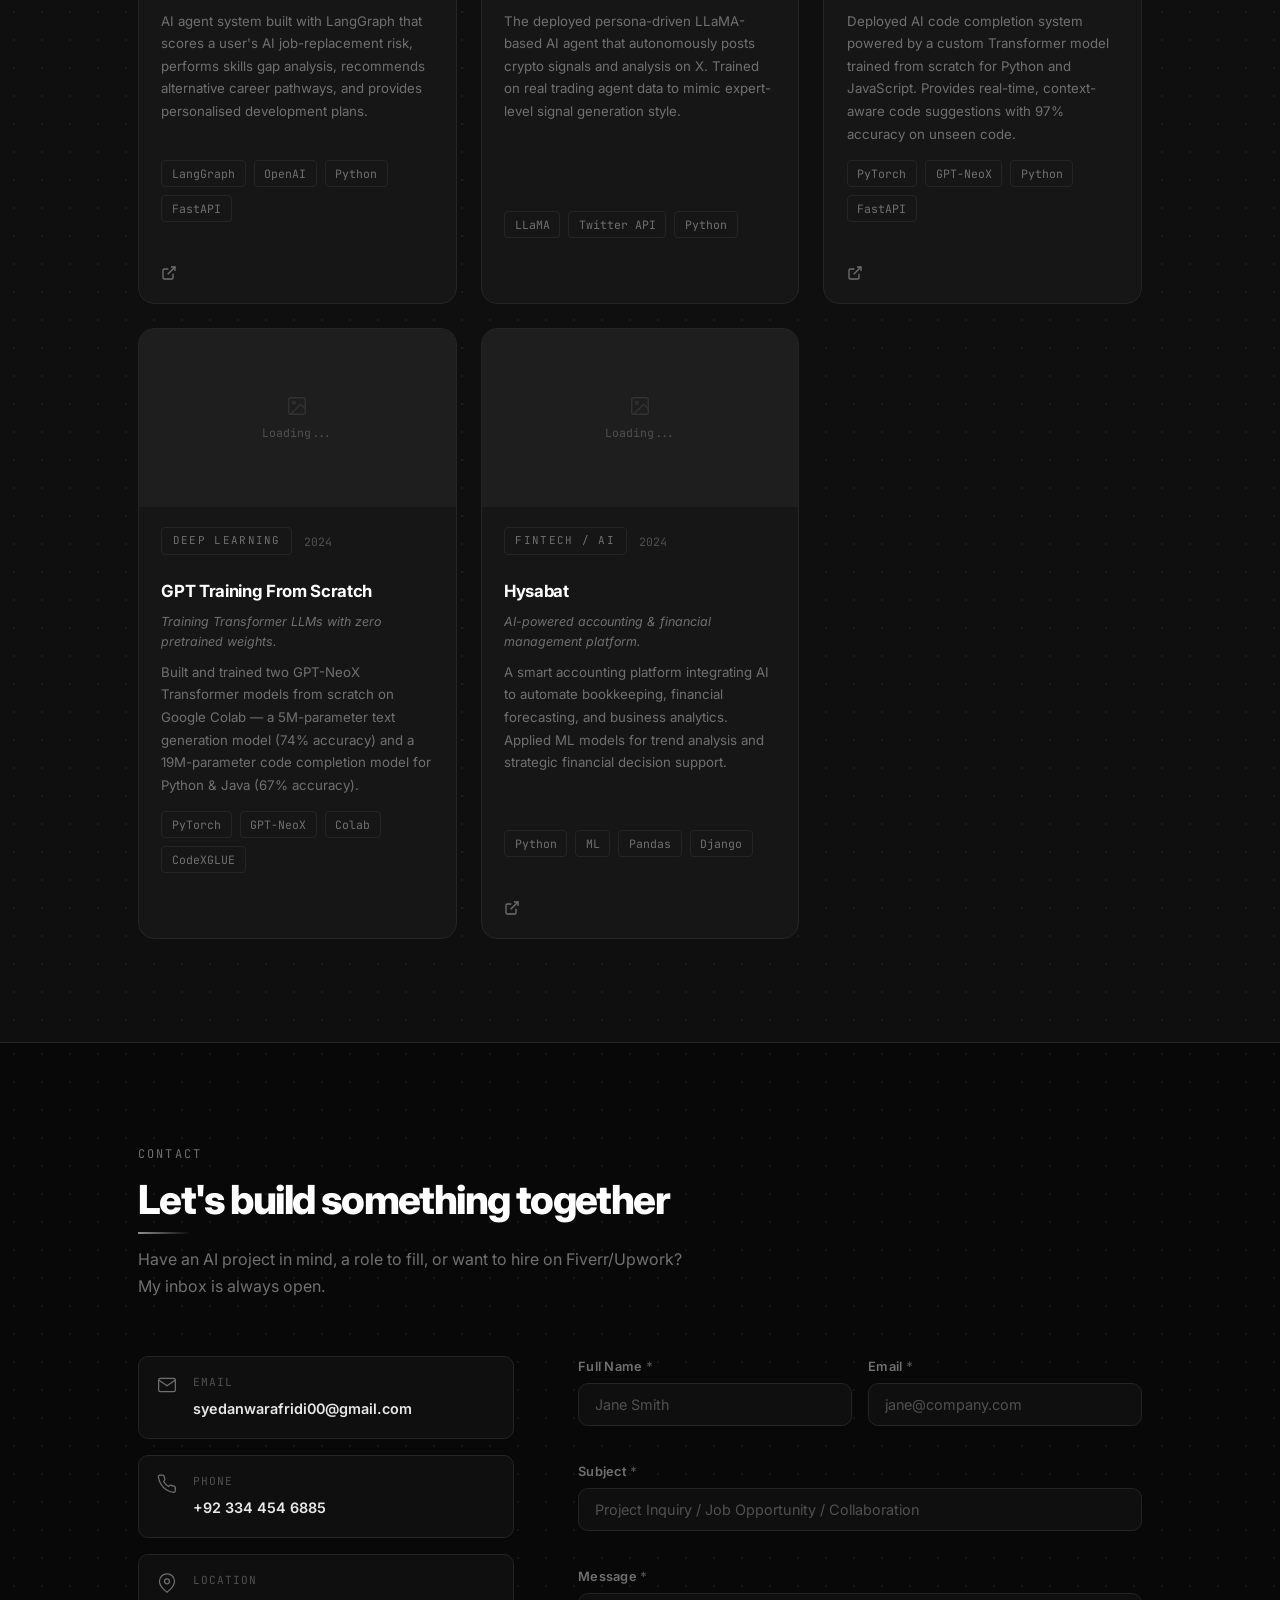
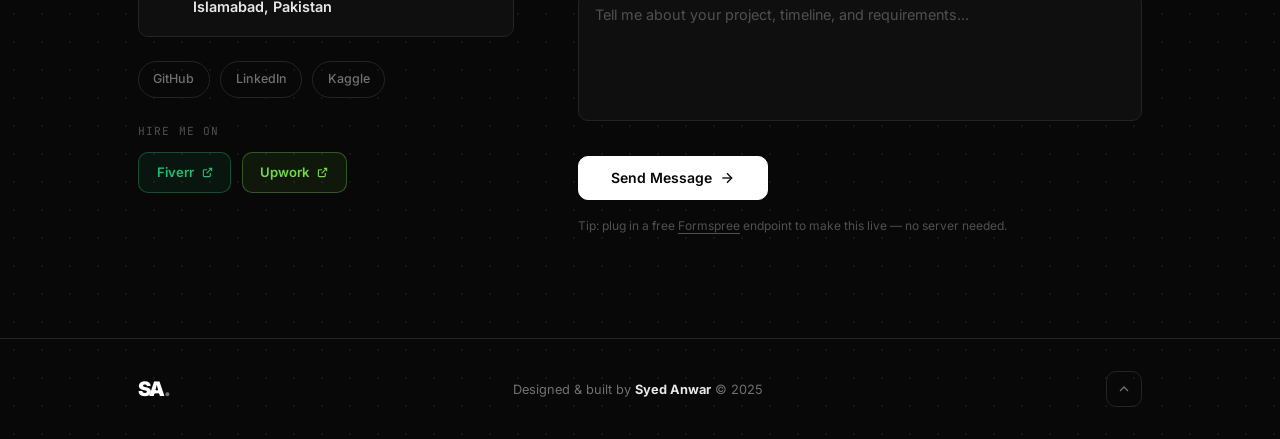
==== commit 40c7de59: "Add JSON-LD structured data and sitemap.xml for SEO - sitemap.xml with all section URLs and prioriti" ====
--- a/index.html
+++ b/index.html
@@ -9,6 +9,114 @@
   <link rel="preconnect" href="https://fonts.gstatic.com" crossorigin />
   <link href="https://fonts.googleapis.com/css2?family=Inter:wght@400;500;600;700;800;900&family=JetBrains+Mono:wght@400;500&display=swap" rel="stylesheet" />
   <link rel="stylesheet" href="assets/css/style.css" />
+  <link rel="canonical" href="https://syedanwarafridi.github.io/" />
+  <meta name="robots" content="index, follow" />
+  <meta property="og:title" content="Syed Anwar | Senior Data Scientist & AI/ML Engineer" />
+  <meta property="og:description" content="Syed Anwar — Senior Data Scientist & AI/ML Engineer with 6+ years building production AI systems. Specialising in LLMs, Deep Learning, Computer Vision, and AI Agents." />
+  <meta property="og:url" content="https://syedanwarafridi.github.io/" />
+  <meta property="og:type" content="website" />
+  <meta name="twitter:card" content="summary_large_image" />
+  <meta name="twitter:title" content="Syed Anwar | Senior Data Scientist & AI/ML Engineer" />
+  <meta name="twitter:description" content="Syed Anwar — Senior Data Scientist & AI/ML Engineer with 6+ years building production AI systems." />
+
+  <!-- JSON-LD Structured Data -->
+  <script type="application/ld+json">
+  [
+    {
+      "@context": "https://schema.org",
+      "@type": "Person",
+      "name": "Syed Anwar",
+      "url": "https://syedanwarafridi.github.io/",
+      "email": "syedanwarafridi00@gmail.com",
+      "jobTitle": "Senior Data Scientist & AI/ML Engineer",
+      "description": "Senior Data Scientist & AI/ML Engineer with 6+ years building production AI systems specialising in LLMs, Deep Learning, Computer Vision, and AI Agents.",
+      "address": {
+        "@type": "PostalAddress",
+        "addressLocality": "Islamabad",
+        "addressCountry": "PK"
+      },
+      "sameAs": [
+        "https://github.com/syedanwarafridi",
+        "https://www.linkedin.com/in/syed-anwar-715a411aa/",
+        "https://www.fiverr.com/sellers/syedanwarai/",
+        "https://www.upwork.com/freelancers/syeda343"
+      ],
+      "knowsAbout": [
+        "Machine Learning",
+        "Deep Learning",
+        "Large Language Models",
+        "Computer Vision",
+        "Natural Language Processing",
+        "AI Agents",
+        "RAG Pipelines",
+        "PyTorch",
+        "TensorFlow",
+        "Python"
+      ]
+    },
+    {
+      "@context": "https://schema.org",
+      "@type": "WebSite",
+      "name": "Syed Anwar Portfolio",
+      "url": "https://syedanwarafridi.github.io/",
+      "description": "Portfolio of Syed Anwar — Senior Data Scientist & AI/ML Engineer",
+      "author": {
+        "@type": "Person",
+        "name": "Syed Anwar"
+      }
+    },
+    {
+      "@context": "https://schema.org",
+      "@type": "ItemList",
+      "name": "AI/ML Projects by Syed Anwar",
+      "url": "https://syedanwarafridi.github.io/#projects",
+      "itemListElement": [
+        {
+          "@type": "ListItem",
+          "position": 1,
+          "name": "Aqariiq.ai",
+          "description": "AI-powered real estate platform for the UAE market with automated property valuation using ML models.",
+          "url": "https://aqariiq.ai/"
+        },
+        {
+          "@type": "ListItem",
+          "position": 2,
+          "name": "Mind of Pepe",
+          "description": "AI Agent / Crypto project built with advanced AI capabilities.",
+          "url": "https://mindofpepe.com/"
+        },
+        {
+          "@type": "ListItem",
+          "position": 3,
+          "name": "OnTrack Careers",
+          "description": "AI-powered career tracking and guidance platform.",
+          "url": "https://ontrackcareers.ai/"
+        },
+        {
+          "@type": "ListItem",
+          "position": 4,
+          "name": "GeniCoder",
+          "description": "AI-powered coding assistant built with LLM technology.",
+          "url": "https://autocoder.greensensebilling.com/"
+        },
+        {
+          "@type": "ListItem",
+          "position": 5,
+          "name": "GPT Training From Scratch",
+          "description": "Trained Transformer-based models from scratch for text generation and code completion using GPT-NeoX and PyTorch.",
+          "url": "https://github.com/syedanwarafridi"
+        },
+        {
+          "@type": "ListItem",
+          "position": 6,
+          "name": "Hysabat",
+          "description": "AI-powered financial platform.",
+          "url": "https://www.hysabat.com/en"
+        }
+      ]
+    }
+  ]
+  </script>
 </head>
 <body>
 
--- a/assets/css/style.css
+++ b/assets/css/style.css
@@ -63,13 +63,15 @@
 .container {
   width: 100%;
   max-width: 1100px;
-  margin-inline: auto;
-  padding-inline: clamp(1.25rem, 5vw, 3rem);
+  margin-left: auto;
+  margin-right: auto;
+  padding-left: clamp(1.25rem, 5vw, 3rem);
+  padding-right: clamp(1.25rem, 5vw, 3rem);
   position: relative;
   z-index: 1;
 }
 
-.section { padding-block: clamp(4rem, 8vw, 7rem); }
+.section { padding-top: clamp(4rem, 8vw, 7rem); padding-bottom: clamp(4rem, 8vw, 7rem); }
 
 /* ================================================================
    TYPOGRAPHY UTILITIES
@@ -149,7 +151,8 @@
   background: transparent;
   color: var(--muted);
   border-color: transparent;
-  padding-inline: 0;
+  padding-left: 0;
+  padding-right: 0;
 }
 .btn-ghost:hover { color: var(--white); transform: translateX(4px); }
 
@@ -165,8 +168,9 @@
 ================================================================ */
 .navbar {
   position: fixed;
-  inset-block-start: 0;
-  inset-inline: 0;
+  top: 0;
+  left: 0;
+  right: 0;
   z-index: 1000;
   display: flex;
   align-items: center;
@@ -258,7 +262,7 @@
 /* Neural network canvas */
 .hero-canvas {
   position: absolute;
-  inset: 0;
+  top: 0; left: 0; right: 0; bottom: 0;
   width: 100%;
   height: 100%;
   z-index: 0;
@@ -318,7 +322,7 @@
 /* Vertical line accents */
 .hero-lines {
   position: absolute;
-  inset: 0;
+  top: 0; left: 0; right: 0; bottom: 0;
   display: flex;
   justify-content: space-between;
   pointer-events: none;
@@ -341,7 +345,7 @@
 /* Noise texture overlay */
 .hero-noise {
   position: absolute;
-  inset: 0;
+  top: 0; left: 0; right: 0; bottom: 0;
   background-image: url("data:image/svg+xml,%3Csvg viewBox='0 0 256 256' xmlns='http://www.w3.org/2000/svg'%3E%3Cfilter id='n'%3E%3CfeTurbulence type='fractalNoise' baseFrequency='0.9' numOctaves='4' stitchTiles='stitch'/%3E%3C/filter%3E%3Crect width='100%25' height='100%25' filter='url(%23n)' opacity='0.025'/%3E%3C/svg%3E");
   background-size: 200px 200px;
   pointer-events: none;
@@ -411,7 +415,8 @@
   font-size: clamp(0.95rem, 1.5vw, 1.05rem);
   color: var(--muted);
   max-width: 540px;
-  margin-inline: auto;
+  margin-left: auto;
+  margin-right: auto;
   margin-bottom: 2.5rem;
   line-height: 1.75;
 }
@@ -529,13 +534,13 @@
   object-fit: contain;
   object-position: center center;
   position: absolute;
-  inset: 0;
+  top: 0; left: 0; right: 0; bottom: 0;
   z-index: 1;
 }
 
 .about-img-placeholder {
   position: absolute;
-  inset: 0;
+  top: 0; left: 0; right: 0; bottom: 0;
   display: flex;
   flex-direction: column;
   align-items: center;
@@ -609,7 +614,7 @@
   border: 1px solid var(--border);
   border-radius: var(--radius);
   overflow: hidden;
-  margin-block: 1.75rem;
+  margin-top: 1.75rem; margin-bottom: 1.75rem;
 }
 .detail-row {
   display: flex;
@@ -1072,44 +1077,23 @@
   background: var(--bg-3);
 }
 
-/* Shimmer while screenshot loads */
-.project-thumbnail::before,
-.other-thumbnail::before {
-  content: '';
-  position: absolute;
-  inset: 0;
-  background: linear-gradient(90deg,
-    var(--bg-3) 25%,
-    var(--bg-4) 50%,
-    var(--bg-3) 75%);
-  background-size: 200% 100%;
-  animation: shimmer 1.6s ease-in-out infinite;
-  z-index: 0;
-}
-@keyframes shimmer {
-  0%   { background-position: 200% 0; }
-  100% { background-position: -200% 0; }
-}
-
 .thumb-img {
   position: absolute;
-  inset: 0;
+  top: 0; left: 0; right: 0; bottom: 0;
   width: 100%;
   height: 100%;
   object-fit: contain;
   object-position: center center;
   z-index: 1;
+  opacity: 0;
   transition: transform 0.5s ease, opacity 0.4s ease;
-  opacity: 0;
-}
-/* Fade in once loaded */
-.thumb-img.loaded,
-.thumb-img[src]:not([src=""]) { opacity: 1; }
+}
+.thumb-img.loaded { opacity: 1; }
 .project-thumbnail:hover .thumb-img { transform: scale(1.03); }
 
 .thumb-placeholder {
   position: absolute;
-  inset: 0;
+  top: 0; left: 0; right: 0; bottom: 0;
   display: flex;
   flex-direction: column;
   align-items: center;
@@ -1134,7 +1118,7 @@
 
 .thumb-overlay {
   position: absolute;
-  inset: 0;
+  top: 0; left: 0; right: 0; bottom: 0;
   background: rgba(0,0,0,0.6);
   backdrop-filter: blur(2px);
   display: flex;
@@ -1290,7 +1274,7 @@
 }
 .other-thumbnail .thumb-img {
   position: absolute;
-  inset: 0;
+  top: 0; left: 0; right: 0; bottom: 0;
   width: 100%;
   height: 100%;
   object-fit: contain;
@@ -1488,7 +1472,7 @@
 ================================================================ */
 .footer {
   border-top: 1px solid var(--border);
-  padding-block: 2rem;
+  padding-top: 2rem; padding-bottom: 2rem;
 }
 .footer-inner {
   display: flex;
@@ -1535,6 +1519,7 @@
 /* Sections need position:relative for the orb pseudo-elements */
 .about, .experience, .skills, .projects, .contact {
   position: relative;
+  overflow: hidden;
 }
 
 /* ── Orb glows behind each section ── */
@@ -1603,7 +1588,7 @@
 body::after {
   content: '';
   position: fixed;
-  inset: 0;
+  top: 0; left: 0; right: 0; bottom: 0;
   pointer-events: none;
   z-index: 9998;
   opacity: 0.018;
@@ -1615,6 +1600,8 @@
 /* ================================================================
    RESPONSIVE
 ================================================================ */
+
+/* ── Tablet (≤1024px) ── */
 @media (max-width: 1024px) {
   .about-grid { grid-template-columns: 1fr; gap: 3rem; }
   .about-photo-wrap { display: none; }
@@ -1624,12 +1611,18 @@
   .other-projects-grid { grid-template-columns: repeat(2, 1fr); }
   .tl-header { flex-direction: column; gap: 0.5rem; }
   .tl-meta { align-items: flex-start; }
-}
-
+  .project-features { columns: 1; }
+}
+
+/* ── Mobile (≤768px) ── */
 @media (max-width: 768px) {
+  /* Navbar drawer */
   .nav-links {
     position: fixed;
-    inset: 0 0 0 auto;
+    top: 0;
+    right: 0;
+    bottom: 0;
+    left: auto;
     width: min(300px, 80vw);
     height: 100%;
     background: var(--bg-2);
@@ -1641,24 +1634,99 @@
     transform: translateX(100%);
     transition: transform 0.35s cubic-bezier(0.16,1,0.3,1);
     z-index: 999;
+    padding: 2rem;
   }
   .nav-links.open { transform: translateX(0); }
-  .nav-link { font-size: 1rem; color: var(--text); }
+  .nav-link { font-size: 1.05rem; color: var(--text); }
   .hamburger { display: flex; }
+
+  /* Hero */
+  .hero { padding: 6rem 1.25rem 4rem; }
+  .hero-badge { font-size: 0.72rem; }
+  .hero-desc { font-size: 0.95rem; }
+  .hero-actions { gap: 0.6rem; }
+  .hero-stats { gap: 1rem; padding: 1rem 1.25rem; }
+  .stat-divider { display: none; }
+  .stat-num { font-size: 1.5rem; }
+
+  /* Sections */
+  .section-sub { margin-bottom: 2.5rem; font-size: 0.95rem; }
+
+  /* Skills filter — horizontal scroll instead of ugly wrap */
+  .skills-filter {
+    overflow-x: auto;
+    flex-wrap: nowrap;
+    padding-bottom: 0.5rem;
+    -webkit-overflow-scrolling: touch;
+    scrollbar-width: none;
+    gap: 0.4rem;
+  }
+  .skills-filter::-webkit-scrollbar { display: none; }
+  .sf-btn { flex-shrink: 0; padding: 0.45rem 0.9rem; font-size: 0.75rem; }
+
+  /* Projects */
   .contact-grid { grid-template-columns: 1fr; gap: 2.5rem; }
   .form-row { grid-template-columns: 1fr; }
-  .hero-stats { gap: 1.25rem; padding: 1rem 1.5rem; }
-  .stat-divider { display: none; }
-}
-
+  .project-links { flex-wrap: wrap; gap: 0.5rem; }
+  .project-stack { gap: 0.4rem; }
+  .featured-card { padding: 0; }
+  .project-info { padding: 1.5rem; }
+
+  /* Contact */
+  .contact-freelance-btns { flex-direction: column; }
+  .freelance-btn { justify-content: center; }
+  .contact-socials { justify-content: center; }
+
+  /* Footer */
+  .footer-inner { flex-direction: column; align-items: center; text-align: center; gap: 0.75rem; }
+}
+
+/* ── Small mobile (≤560px) ── */
 @media (max-width: 560px) {
+  /* Skills */
   .skills-wall { grid-template-columns: repeat(auto-fill, minmax(85px, 1fr)); gap: 0.6rem; }
+  .skill-chip-inner { padding: 1.1rem 0.5rem 0.9rem; min-height: 88px; }
+  .skill-chip-logo, .skill-chip-svg { width: 28px; height: 28px; }
+  .skill-chip-name { font-size: 0.65rem; }
+
+  /* Projects */
   .other-projects-grid { grid-template-columns: 1fr; }
-  .hero-actions { flex-direction: column; align-items: center; }
-  .footer-inner { justify-content: center; text-align: center; }
+
+  /* Hero */
+  .hero-actions { flex-direction: column; align-items: stretch; }
+  .hero-actions .btn { justify-content: center; }
+  .hero-stats { gap: 0.75rem; padding: 0.85rem 1rem; }
+  .stat-num { font-size: 1.35rem; }
+  .stat-label { font-size: 0.65rem; }
+
+  /* Timeline */
   .timeline::before { left: 8px; }
   .timeline-item { grid-template-columns: 20px 1fr; gap: 1rem; }
-  .timeline-card { padding: 1.1rem 1.2rem; }
+  .timeline-card { padding: 1rem 1.1rem; }
+  .tl-stack { gap: 0.35rem; }
+  .tl-stack span { font-size: 0.62rem; padding: 0.2rem 0.5rem; }
+  .freelance-btns { flex-direction: column; gap: 0.5rem; }
+
+  /* Section spacing */
+  .section { padding-top: clamp(3rem, 7vw, 5rem); padding-bottom: clamp(3rem, 7vw, 5rem); }
+  .section-sub { margin-bottom: 2rem; }
+
+  /* Footer */
+  .footer-inner { justify-content: center; text-align: center; }
+}
+
+/* ── Extra small (≤400px) ── */
+@media (max-width: 400px) {
+  .hero-name { font-size: clamp(2.2rem, 11vw, 2.8rem); }
+  .hero-stats {
+    display: grid;
+    grid-template-columns: 1fr 1fr;
+    gap: 1rem;
+  }
+  .stat-divider { display: none; }
+  .sf-btn { padding: 0.4rem 0.75rem; font-size: 0.72rem; }
+  .btn { padding: 0.65rem 1.1rem; font-size: 0.82rem; }
+  .other-card { border-radius: var(--radius); }
 }
 
 
@@ -1696,7 +1764,7 @@
   background: var(--bg-2);
   border-top: 1px solid var(--border);
   border-bottom: 1px solid var(--border);
-  padding-block: clamp(4rem, 8vw, 7rem);
+  padding-top: clamp(4rem, 8vw, 7rem); padding-bottom: clamp(4rem, 8vw, 7rem);
 }
 
 .pipeline-diagram {
@@ -1866,4 +1934,133 @@
   .flow-node {
     min-width: auto;
   }
+}
+
+
+/* ================================================================
+   SUBTLE SECTION HOVER EFFECTS
+================================================================ */
+
+.about, 
+.experience, 
+.skills, 
+.projects, 
+.contact,
+.pipelines-wrapper {
+  transition: all 0.4s ease;
+  position: relative;
+  isolation: isolate;
+}
+
+/* Create overlay */
+.about::after,
+.experience::after,
+.skills::after,
+.projects::after,
+.contact::after,
+.pipelines-wrapper::after {
+  content: '';
+  position: absolute;
+  inset: 0;
+  background: radial-gradient(
+    circle at var(--mouse-x, 50%) var(--mouse-y, 50%),
+    rgba(168, 85, 247, 0.08) 0%,
+    rgba(79, 70, 229, 0.05) 50%,
+    transparent 100%
+  );
+  opacity: 0;
+  transition: opacity 0.3s ease;
+  pointer-events: none;
+  z-index: -1;
+}
+
+/* Show gradient on hover */
+.about:hover::after,
+.experience:hover::after,
+.skills:hover::after,
+.projects:hover::after,
+.contact:hover::after,
+.pipelines-wrapper:hover::after {
+  opacity: 1;
+}
+
+/* Optional: Add glow to section borders */
+.about:hover,
+.experience:hover,
+.skills:hover,
+.projects:hover,
+.contact:hover,
+.pipelines-wrapper:hover {
+  box-shadow: 0 0 30px rgba(168, 85, 247, 0.1);
+  border-color: rgba(168, 85, 247, 0.2);
+}
+
+/* ================================================================
+   MOUSE-FOLLOWING GRADIENT EFFECT - CSS
+================================================================ */
+
+/* Mouse-following gradient for sections */
+.about,
+.experience,
+.skills,
+.projects,
+.contact,
+.pipelines-wrapper {
+  position: relative;
+  transition: all 0.3s ease;
+  isolation: isolate;
+}
+
+.about::before,
+.experience::before,
+.skills::before,
+.projects::before,
+.contact::before,
+.pipelines-wrapper::before {
+  content: '';
+  position: absolute;
+  inset: 0;
+  background: radial-gradient(
+    circle at var(--mouse-x, 50%) var(--mouse-y, 50%),
+    rgba(168, 85, 247, 0.15) 0%,
+    rgba(79, 70, 229, 0.08) 40%,
+    rgba(59, 130, 246, 0.04) 70%,
+    transparent 100%
+  );
+  opacity: 0;
+  transition: opacity 0.3s ease;
+  pointer-events: none;
+  z-index: 0;
+}
+
+/* Show gradient on hover */
+.about:hover::before,
+.experience:hover::before,
+.skills:hover::before,
+.projects:hover::before,
+.contact:hover::before,
+.pipelines-wrapper:hover::before {
+  opacity: 1;
+}
+
+/* Ensure content stays above gradient */
+.about > *,
+.experience > *,
+.skills > *,
+.projects > *,
+.contact > *,
+.pipelines-wrapper > * {
+  position: relative;
+  z-index: 1;
+}
+
+/* Optional: Add a subtle border glow on hover */
+.about:hover,
+.experience:hover,
+.skills:hover,
+.projects:hover,
+.contact:hover,
+.pipelines-wrapper:hover {
+  border-color: rgba(168, 85, 247, 0.2);
+  box-shadow: 0 0 30px rgba(168, 85, 247, 0.08);
 }
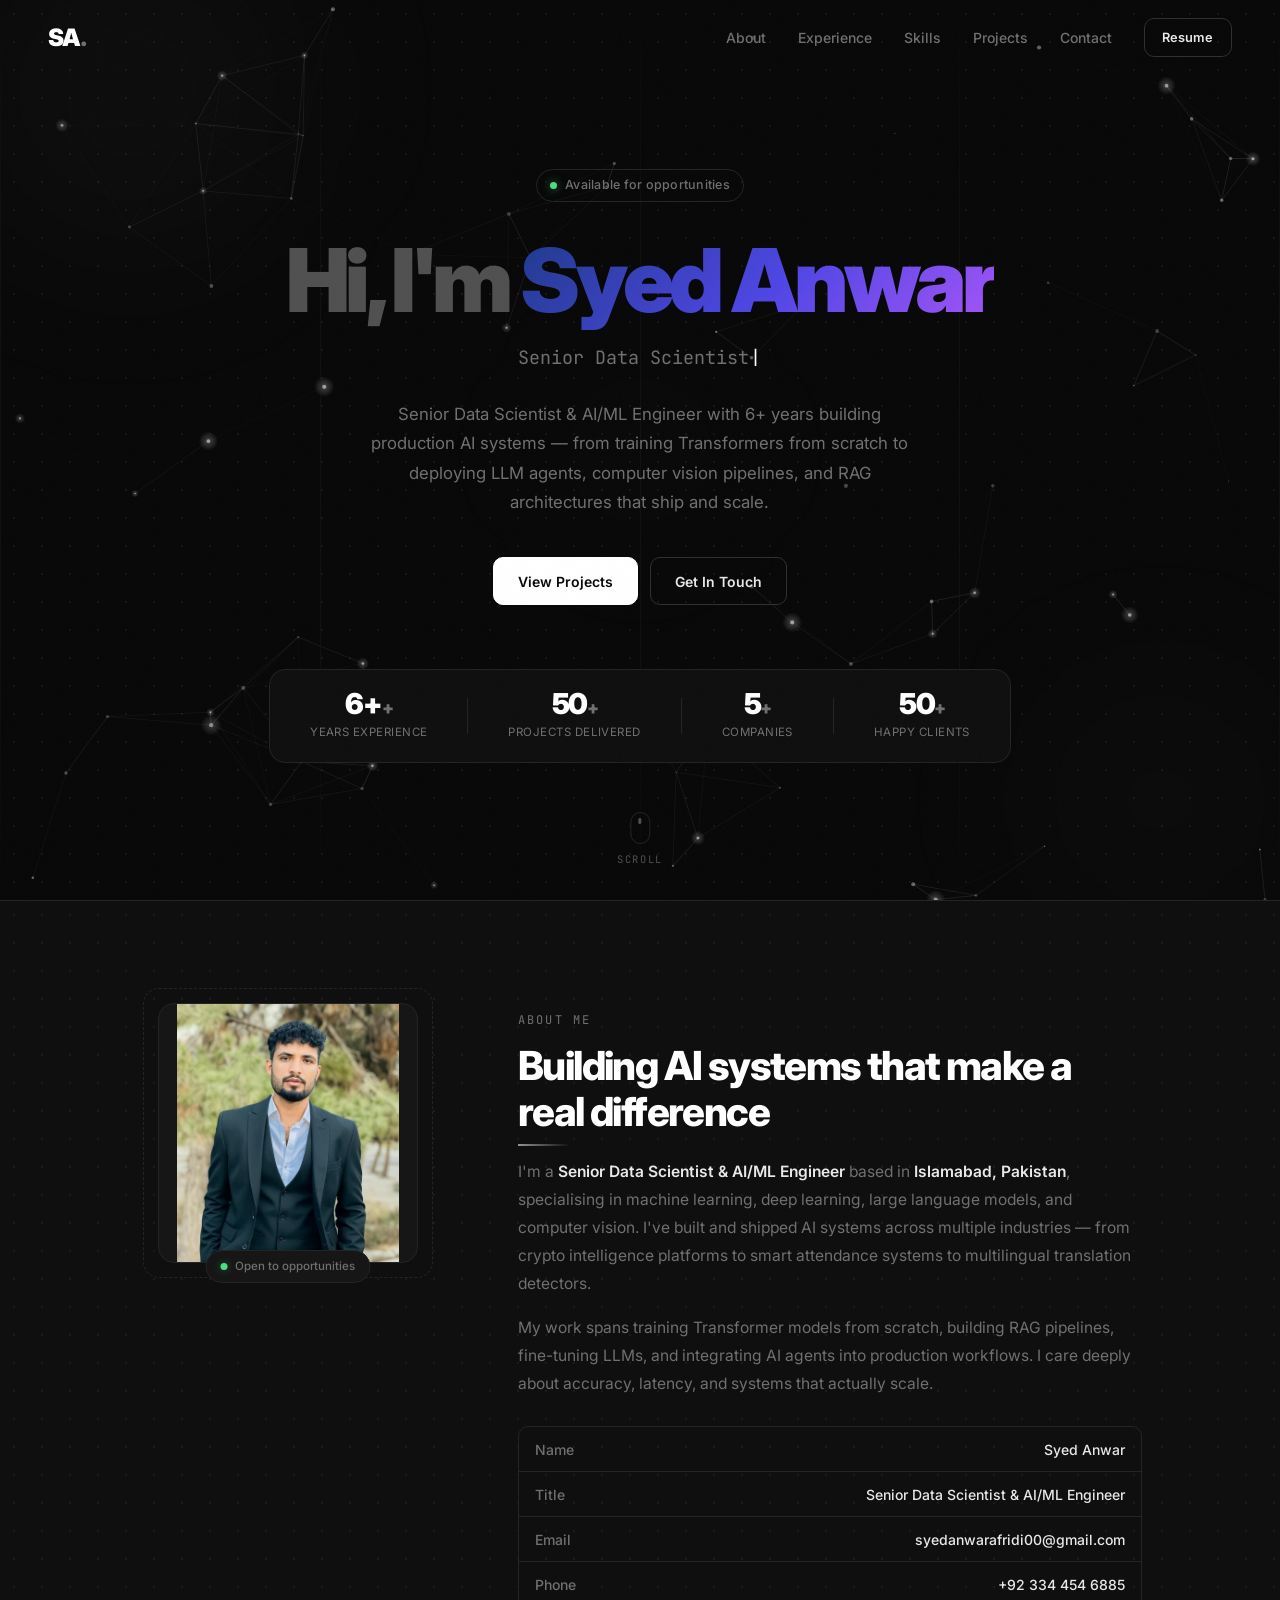
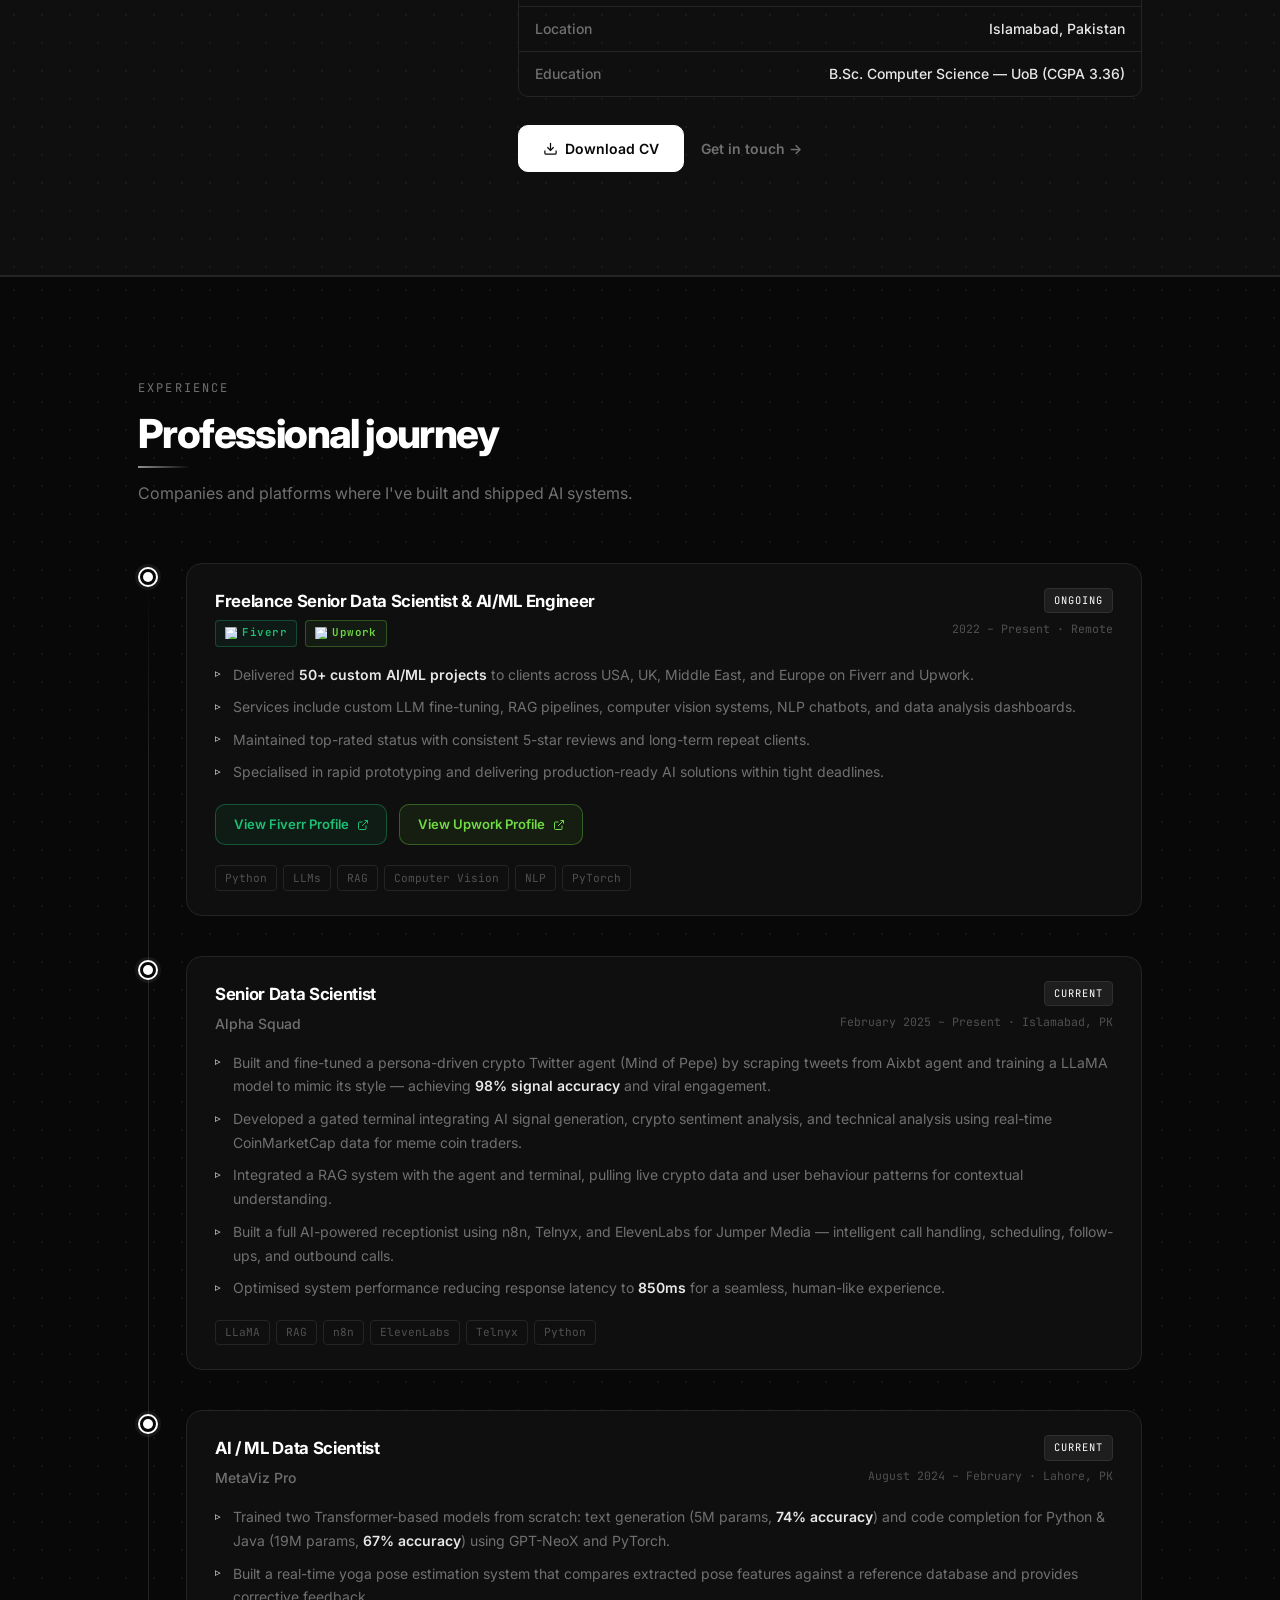
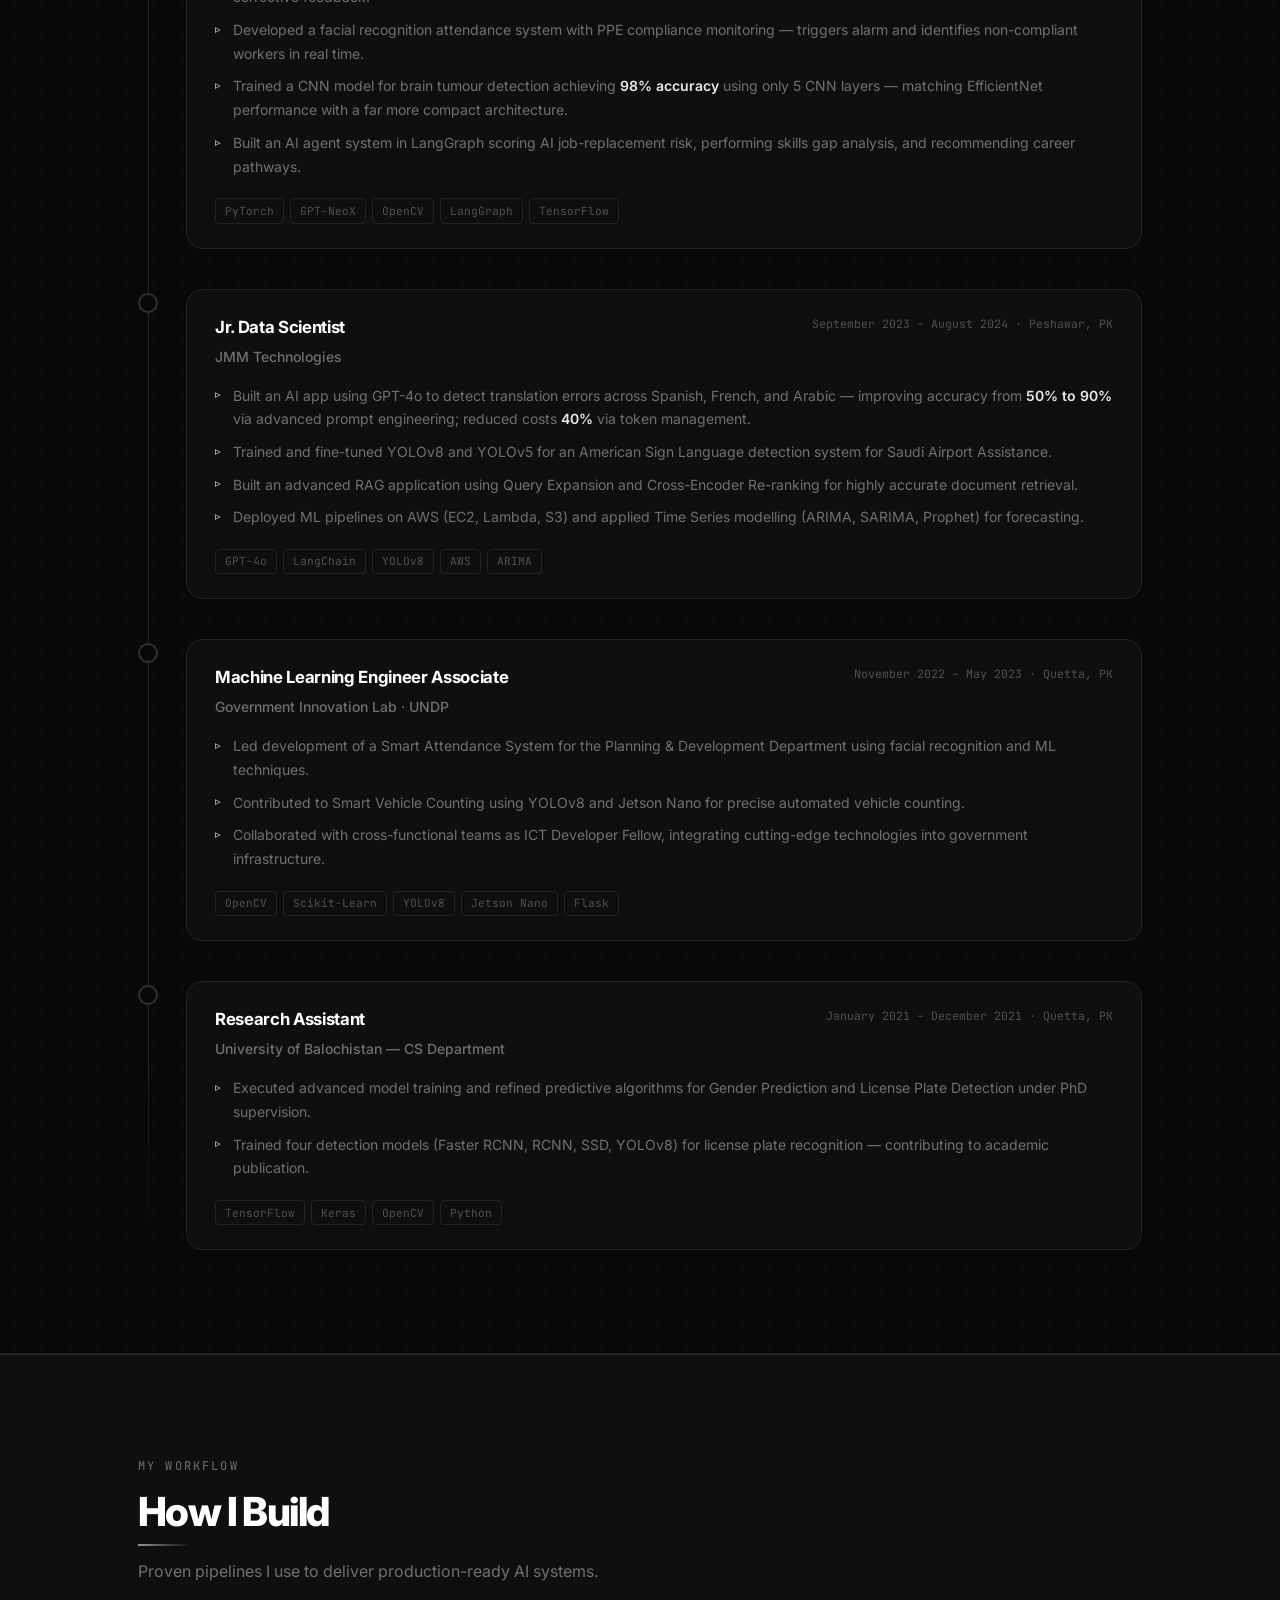
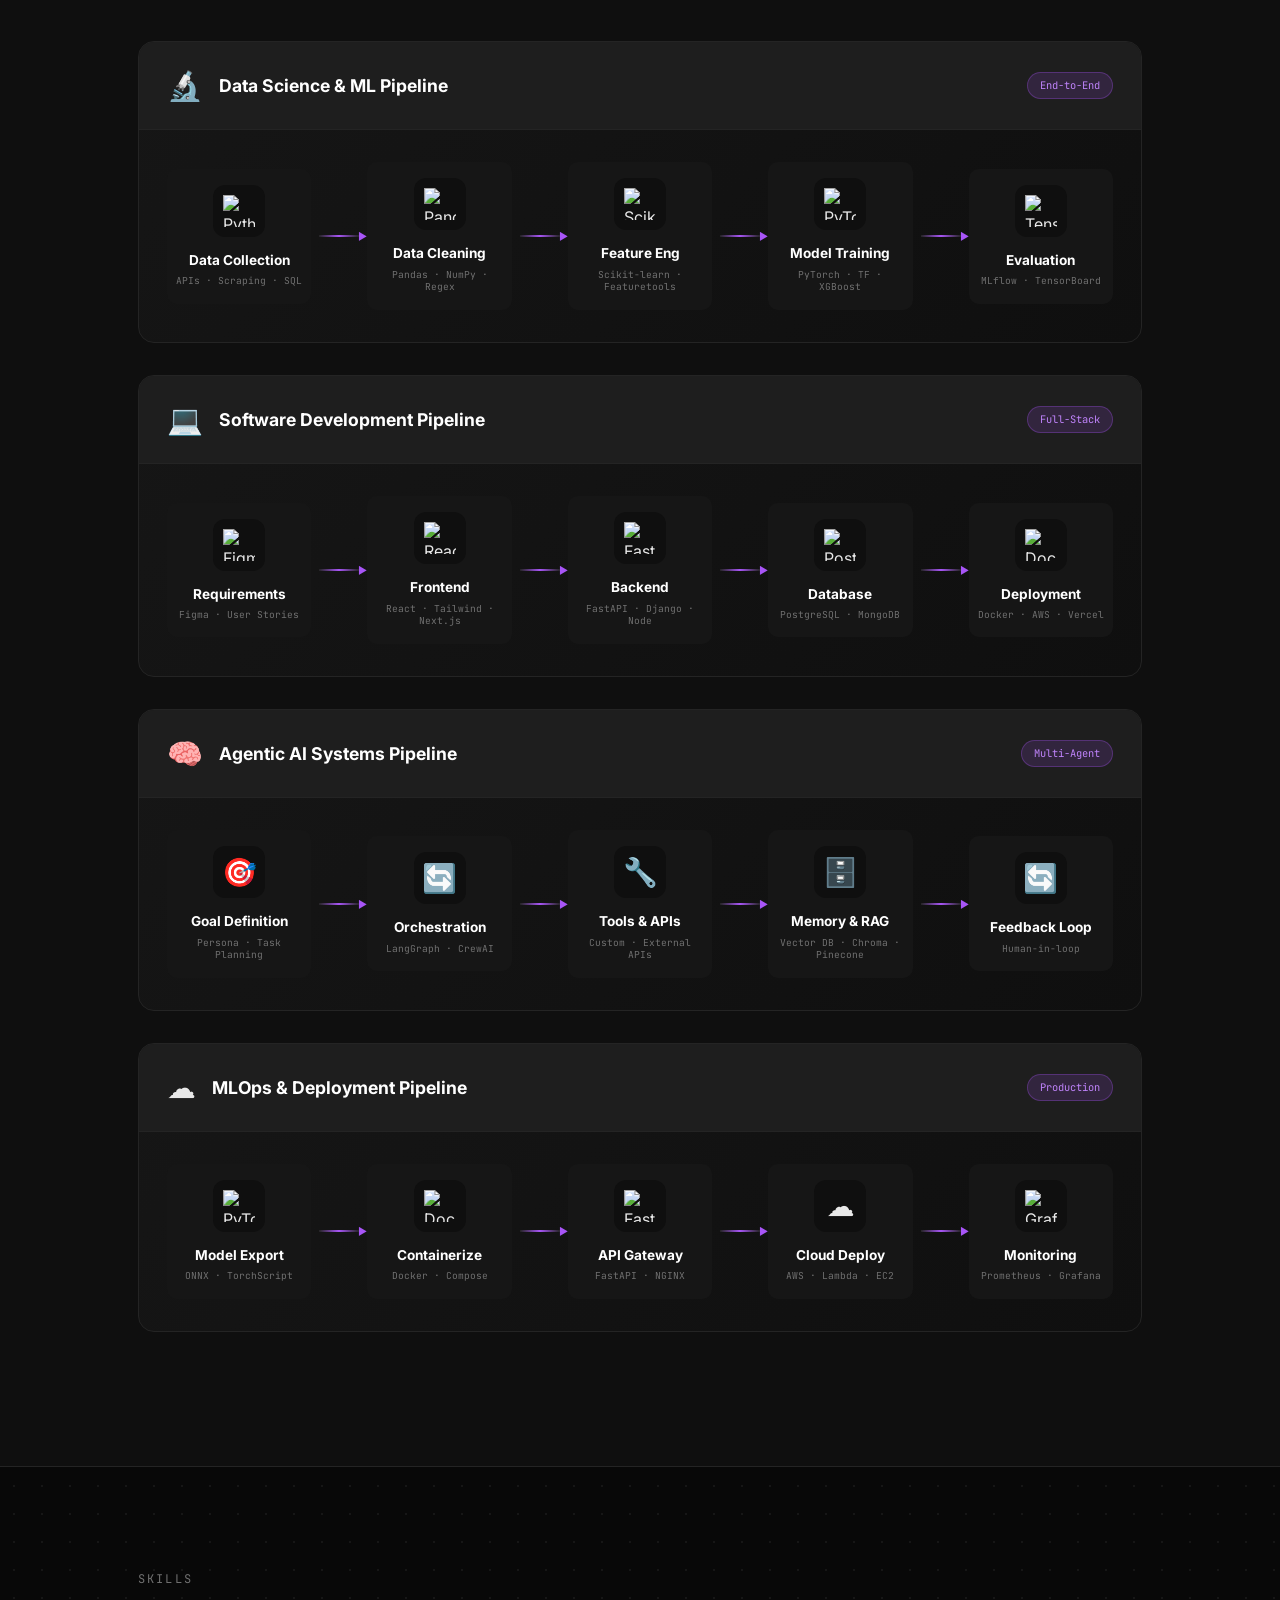
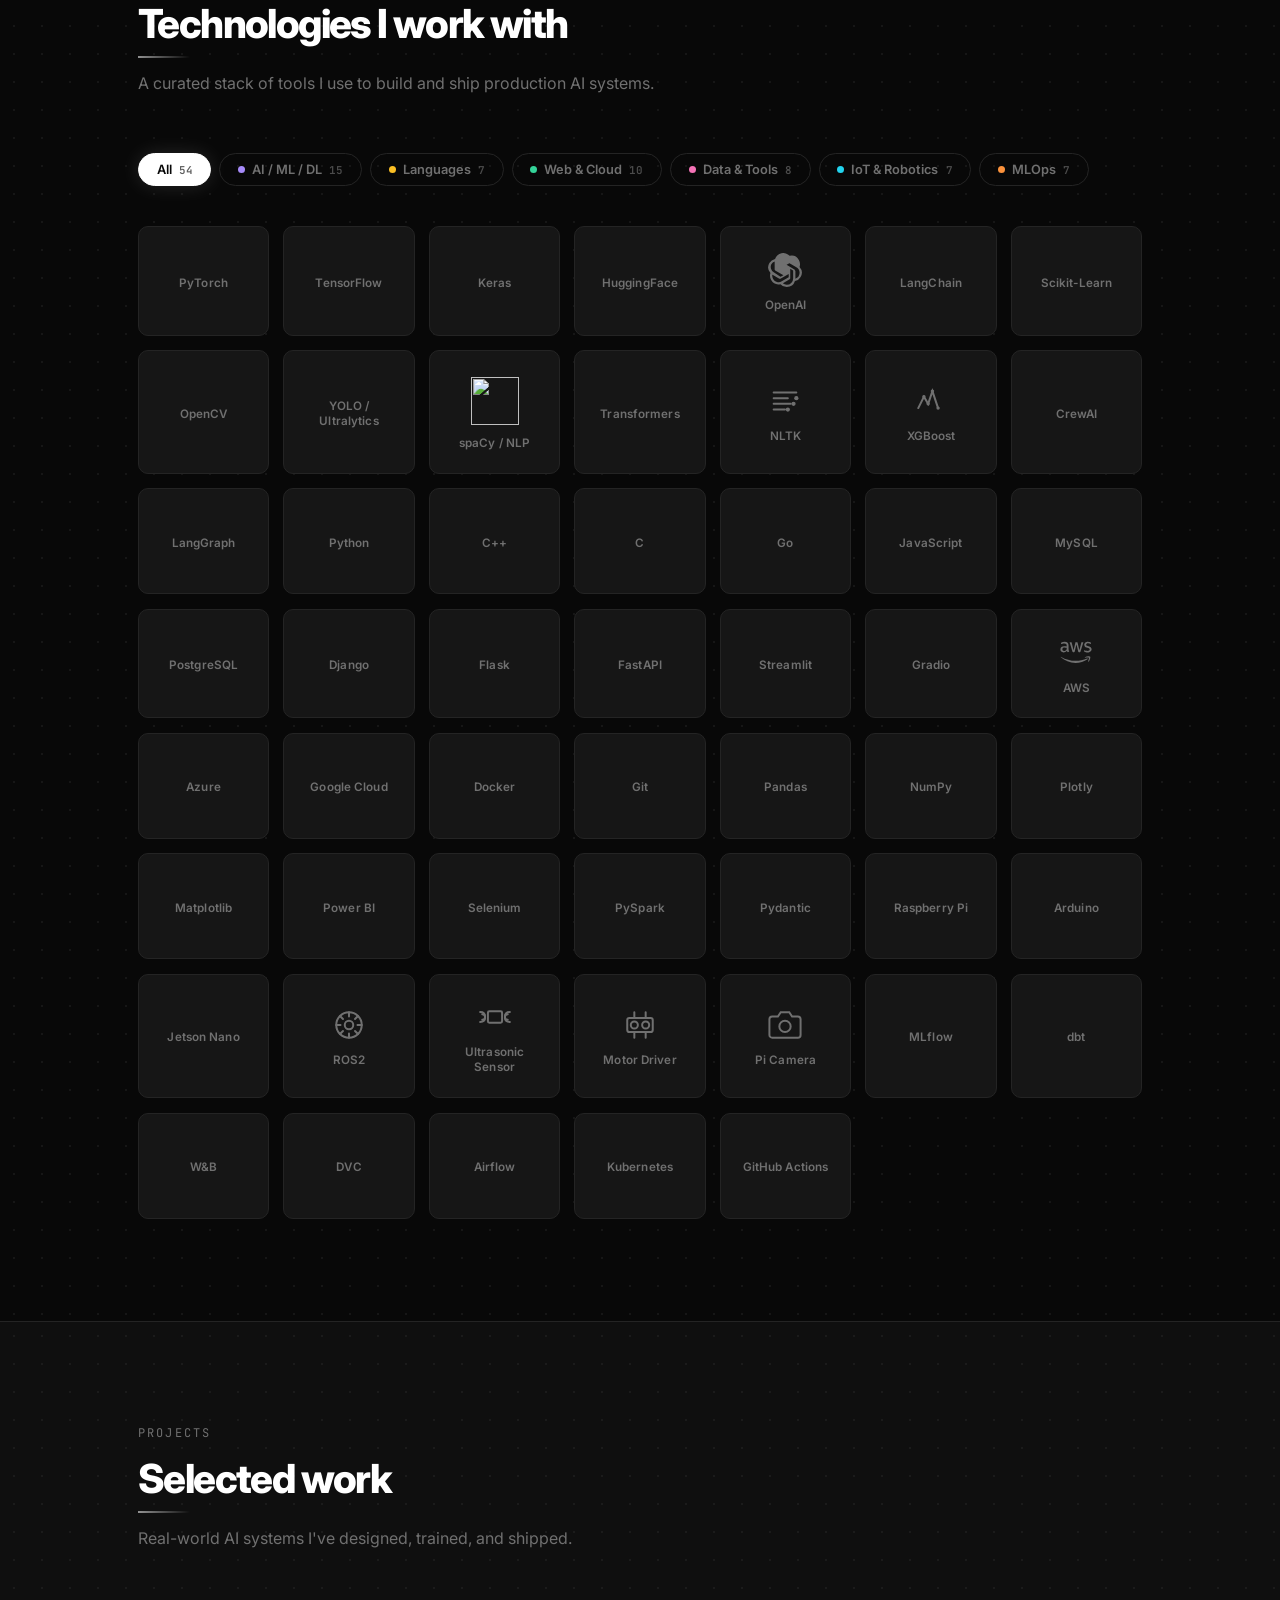
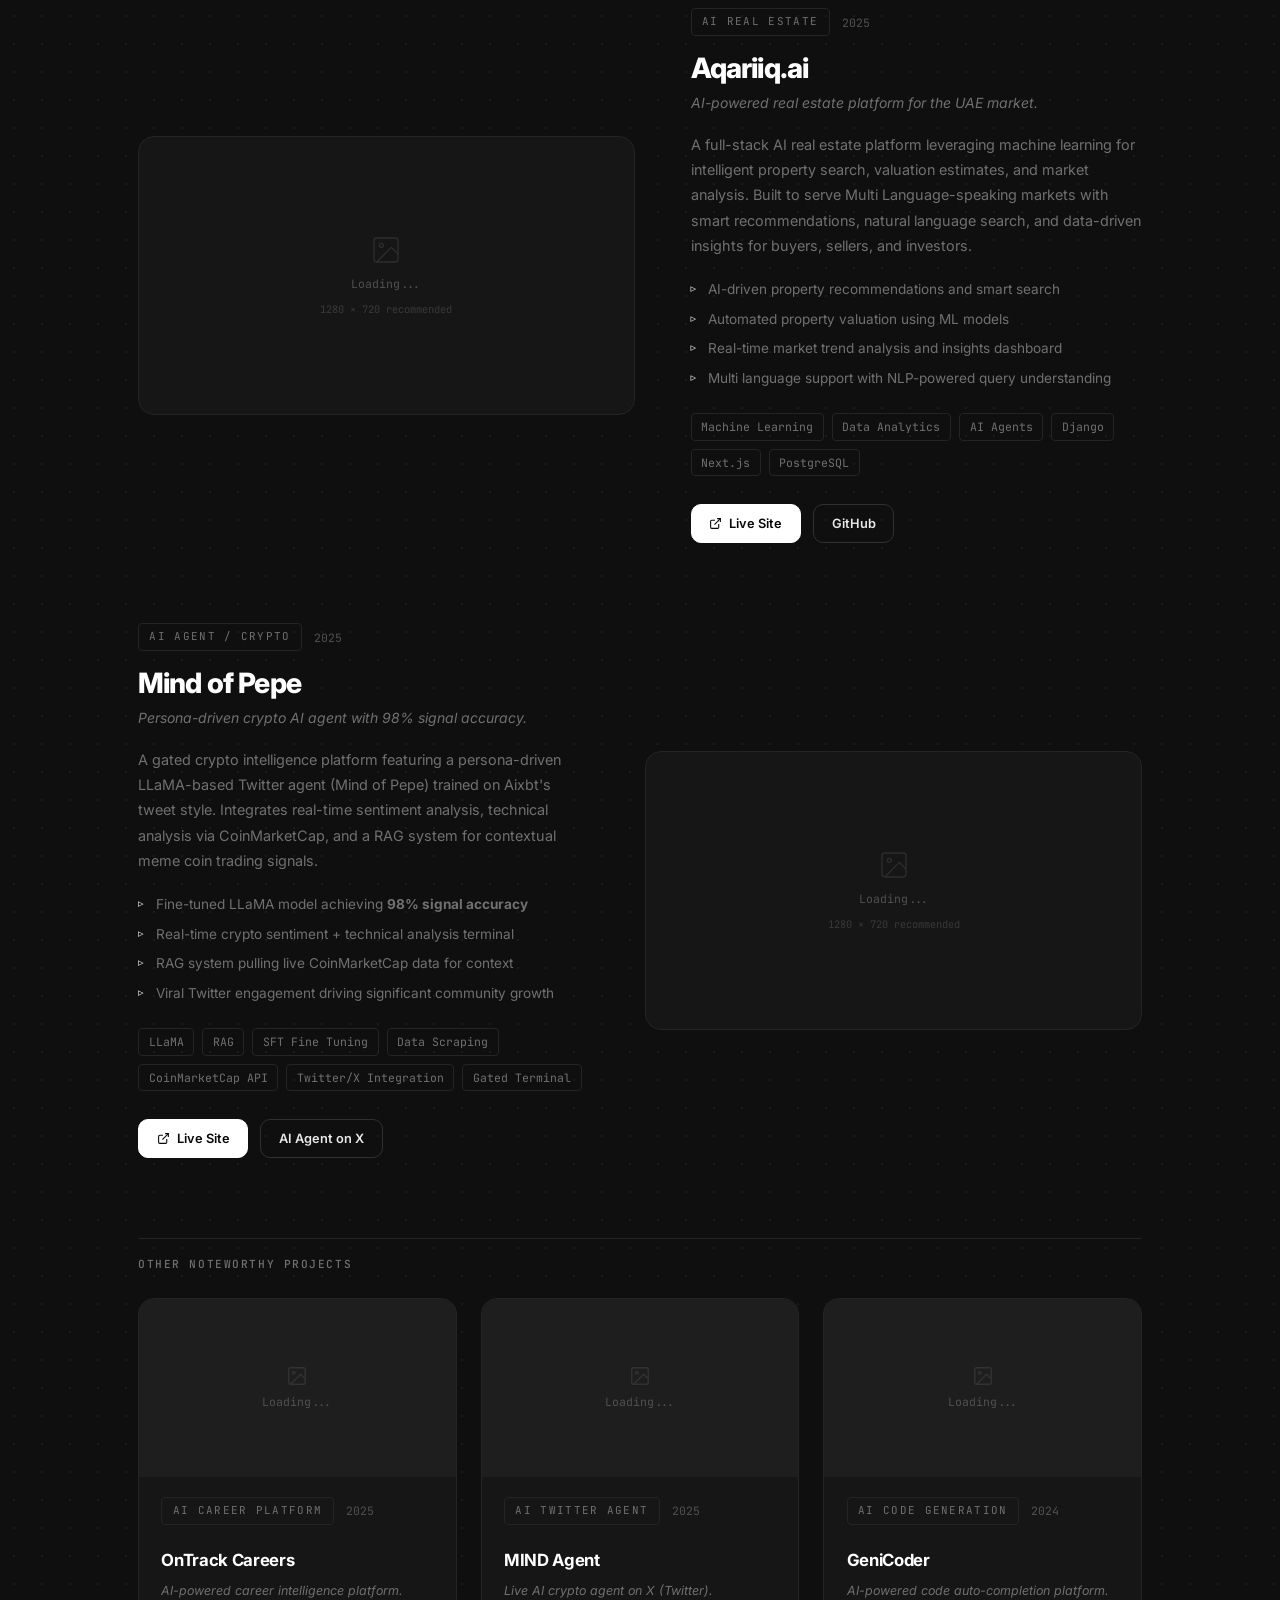
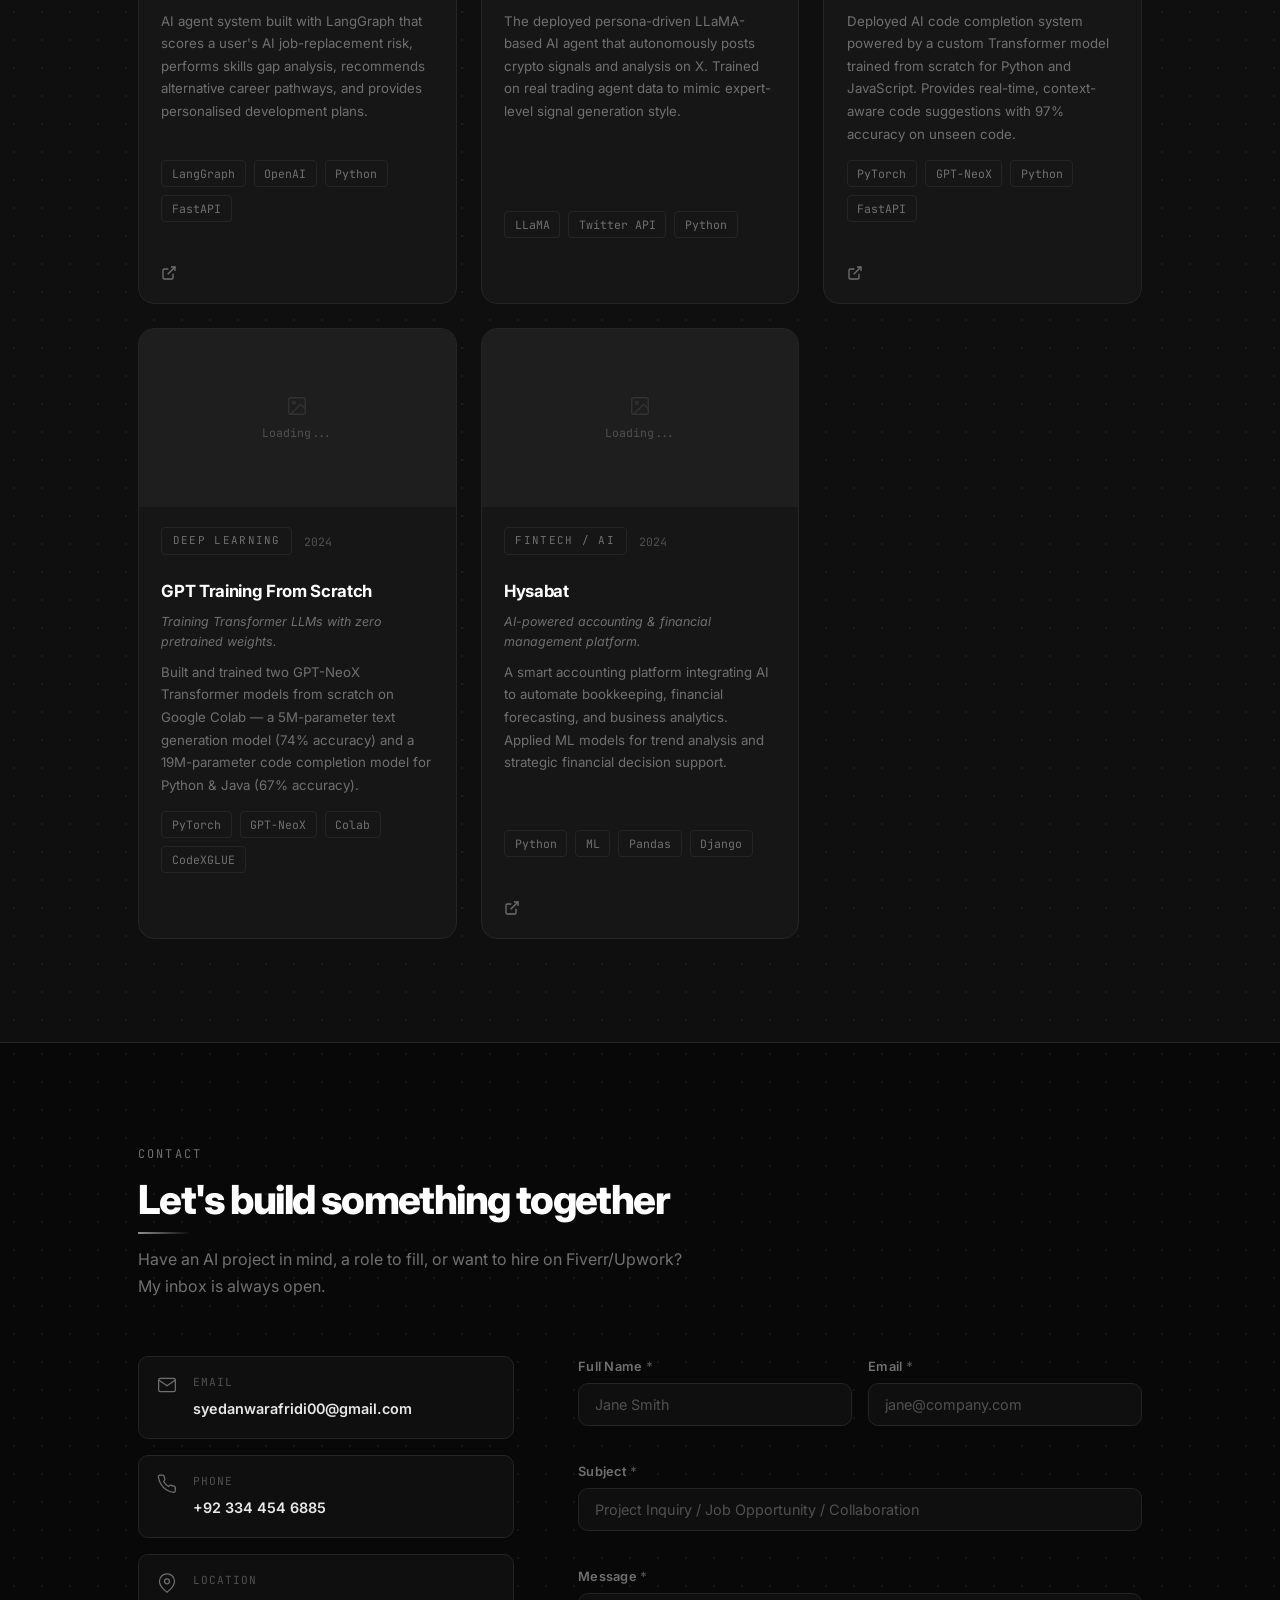
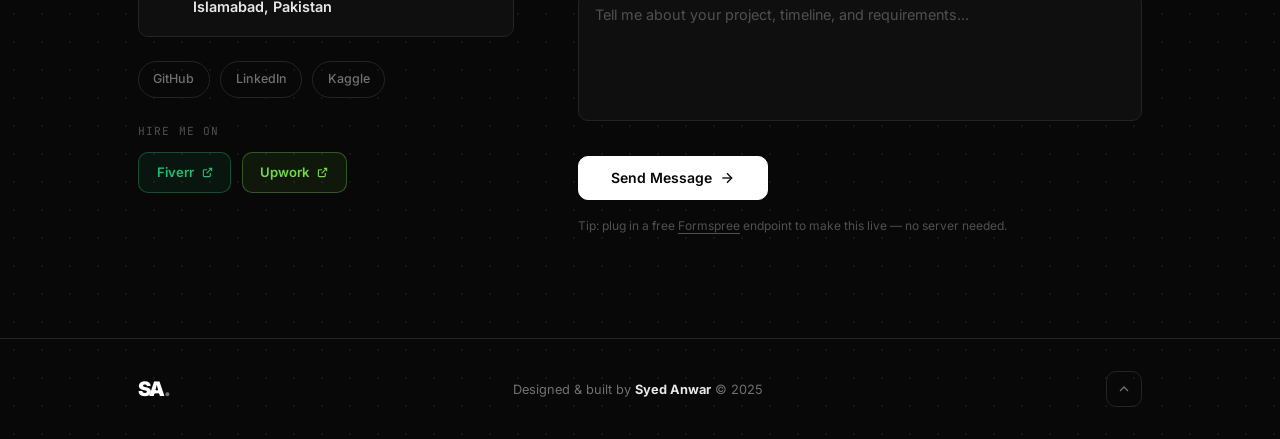
==== commit 95508ae1: "Add Google site verification meta tag to head" ====
--- a/index.html
+++ b/index.html
@@ -3,6 +3,7 @@
 <head>
   <meta charset="UTF-8" />
   <meta name="viewport" content="width=device-width, initial-scale=1.0" />
+  <meta name="google-site-verification" content="56782af80ccceca6" />
   <meta name="description" content="Syed Anwar — Senior Data Scientist & AI/ML Engineer specialising in LLMs, Deep Learning, and Computer Vision." />
   <title>Syed Anwar | Senior Data Scientist & AI/ML Engineer</title>
   <link rel="preconnect" href="https://fonts.googleapis.com" />
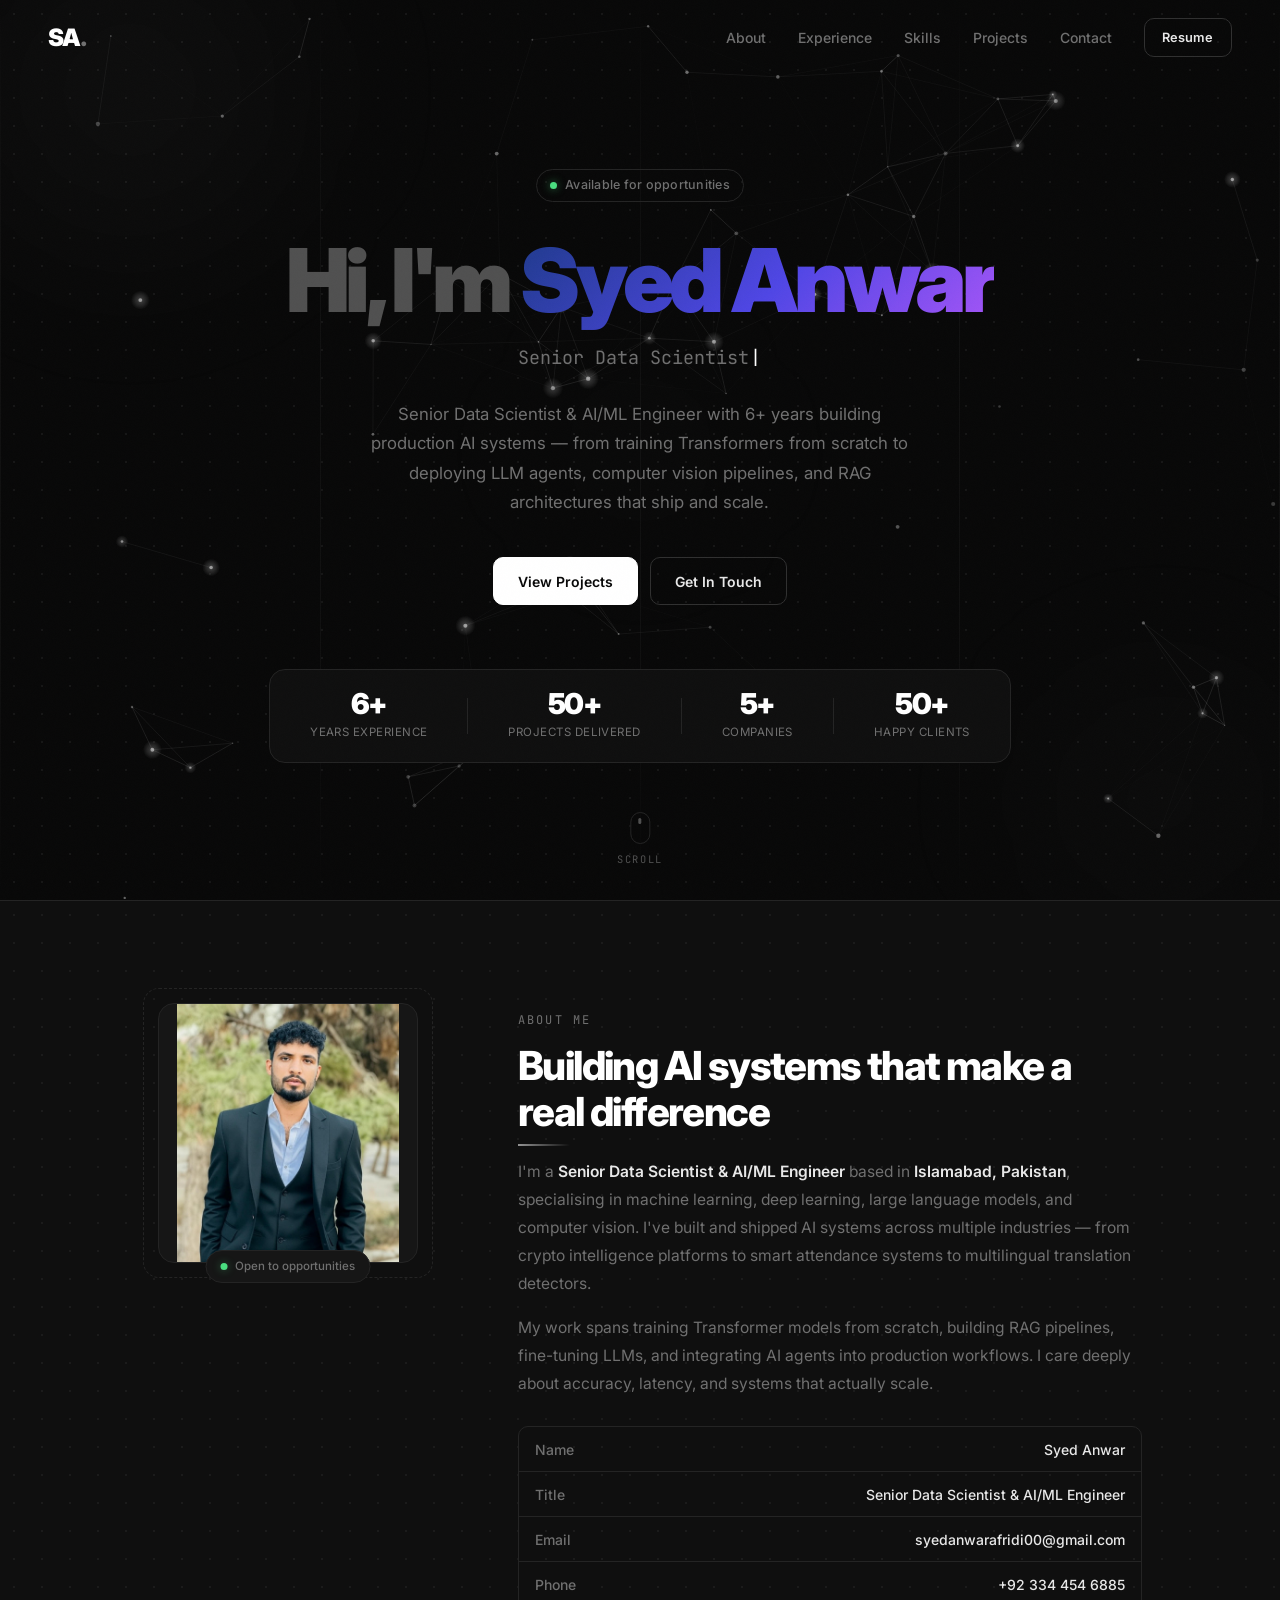
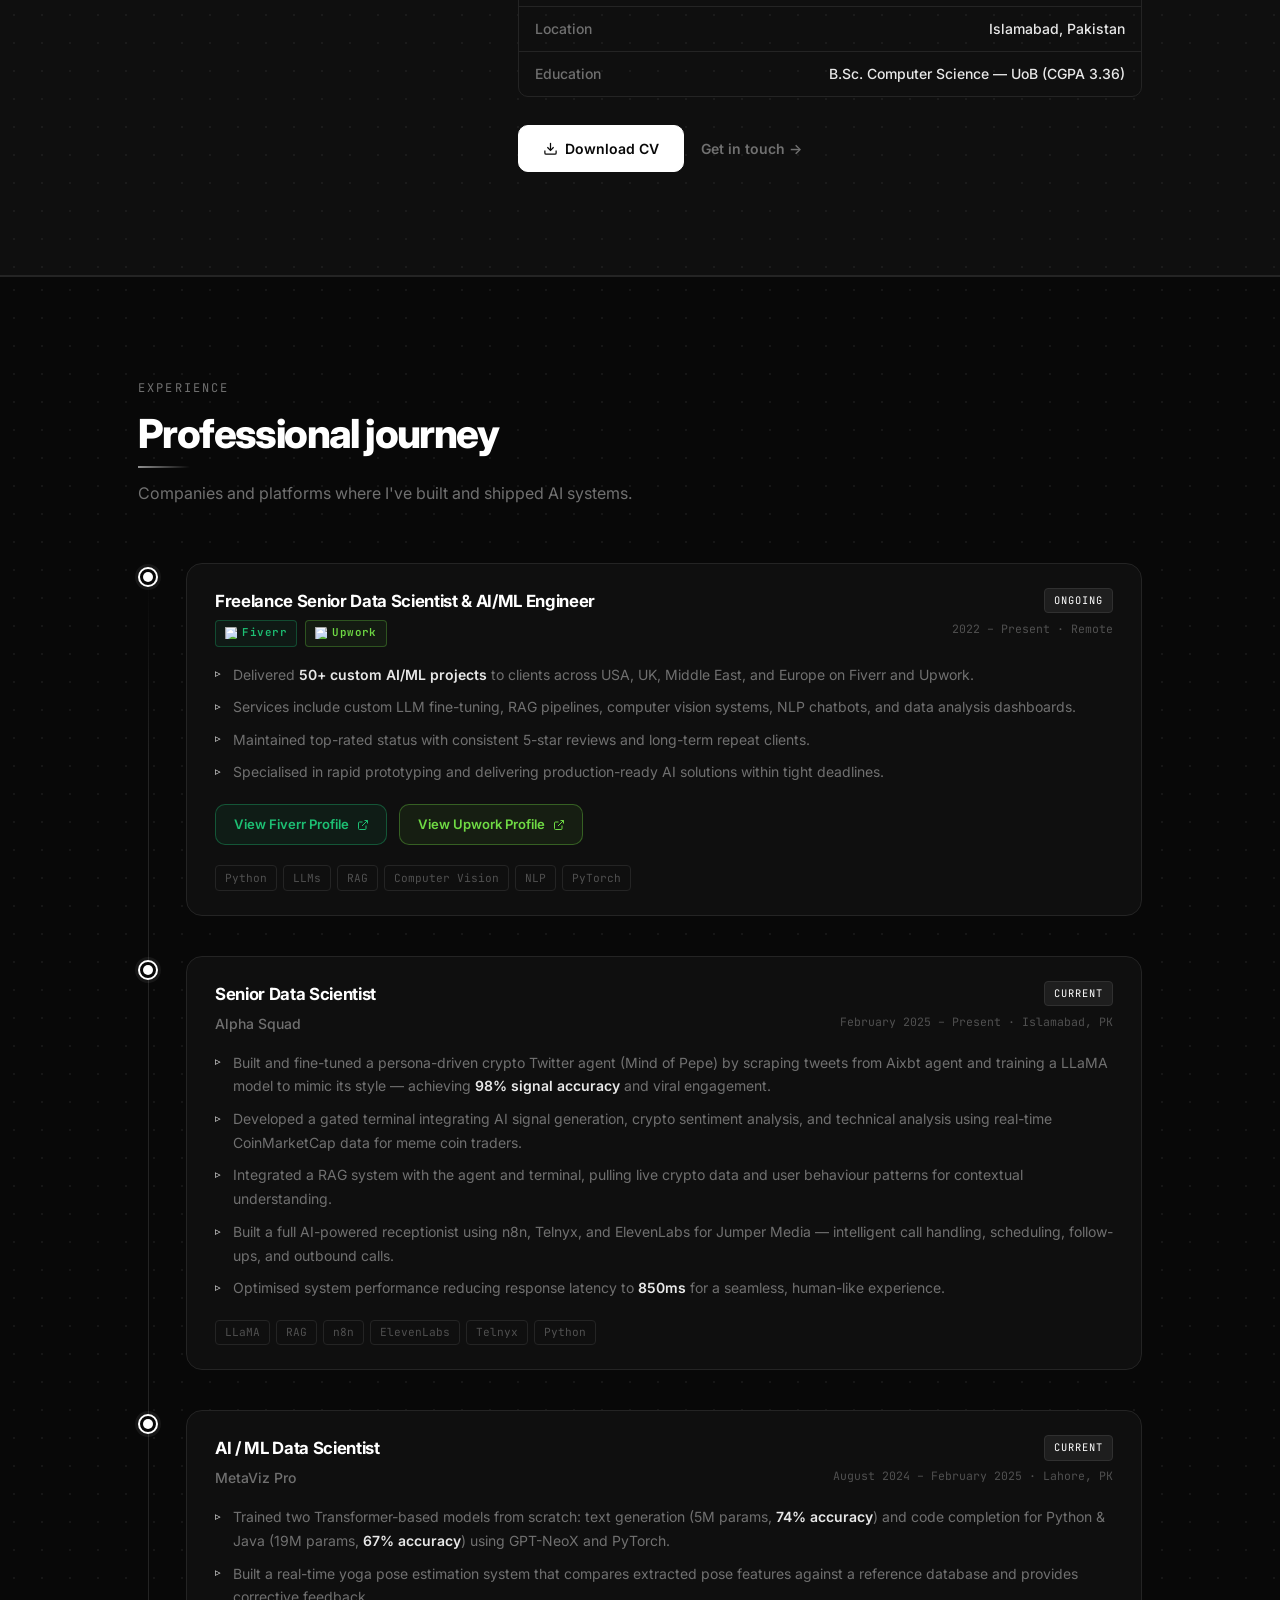
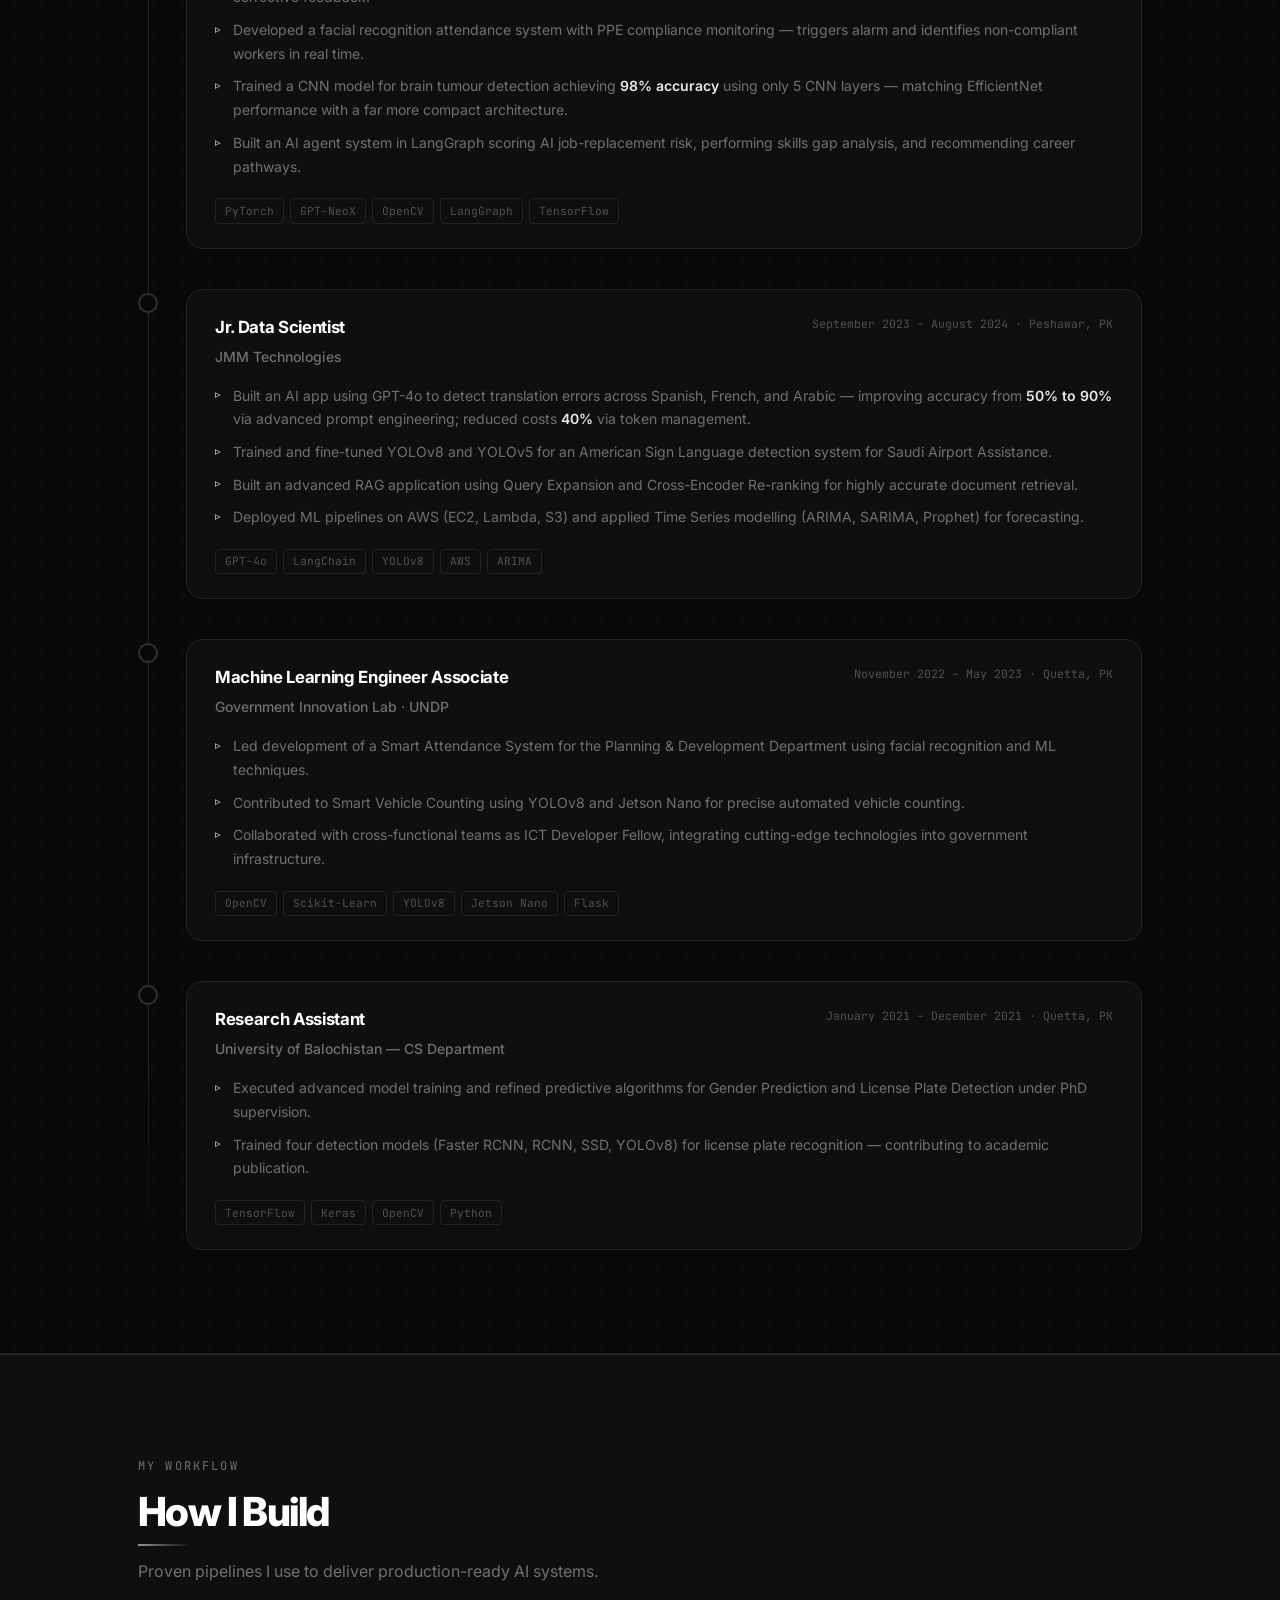
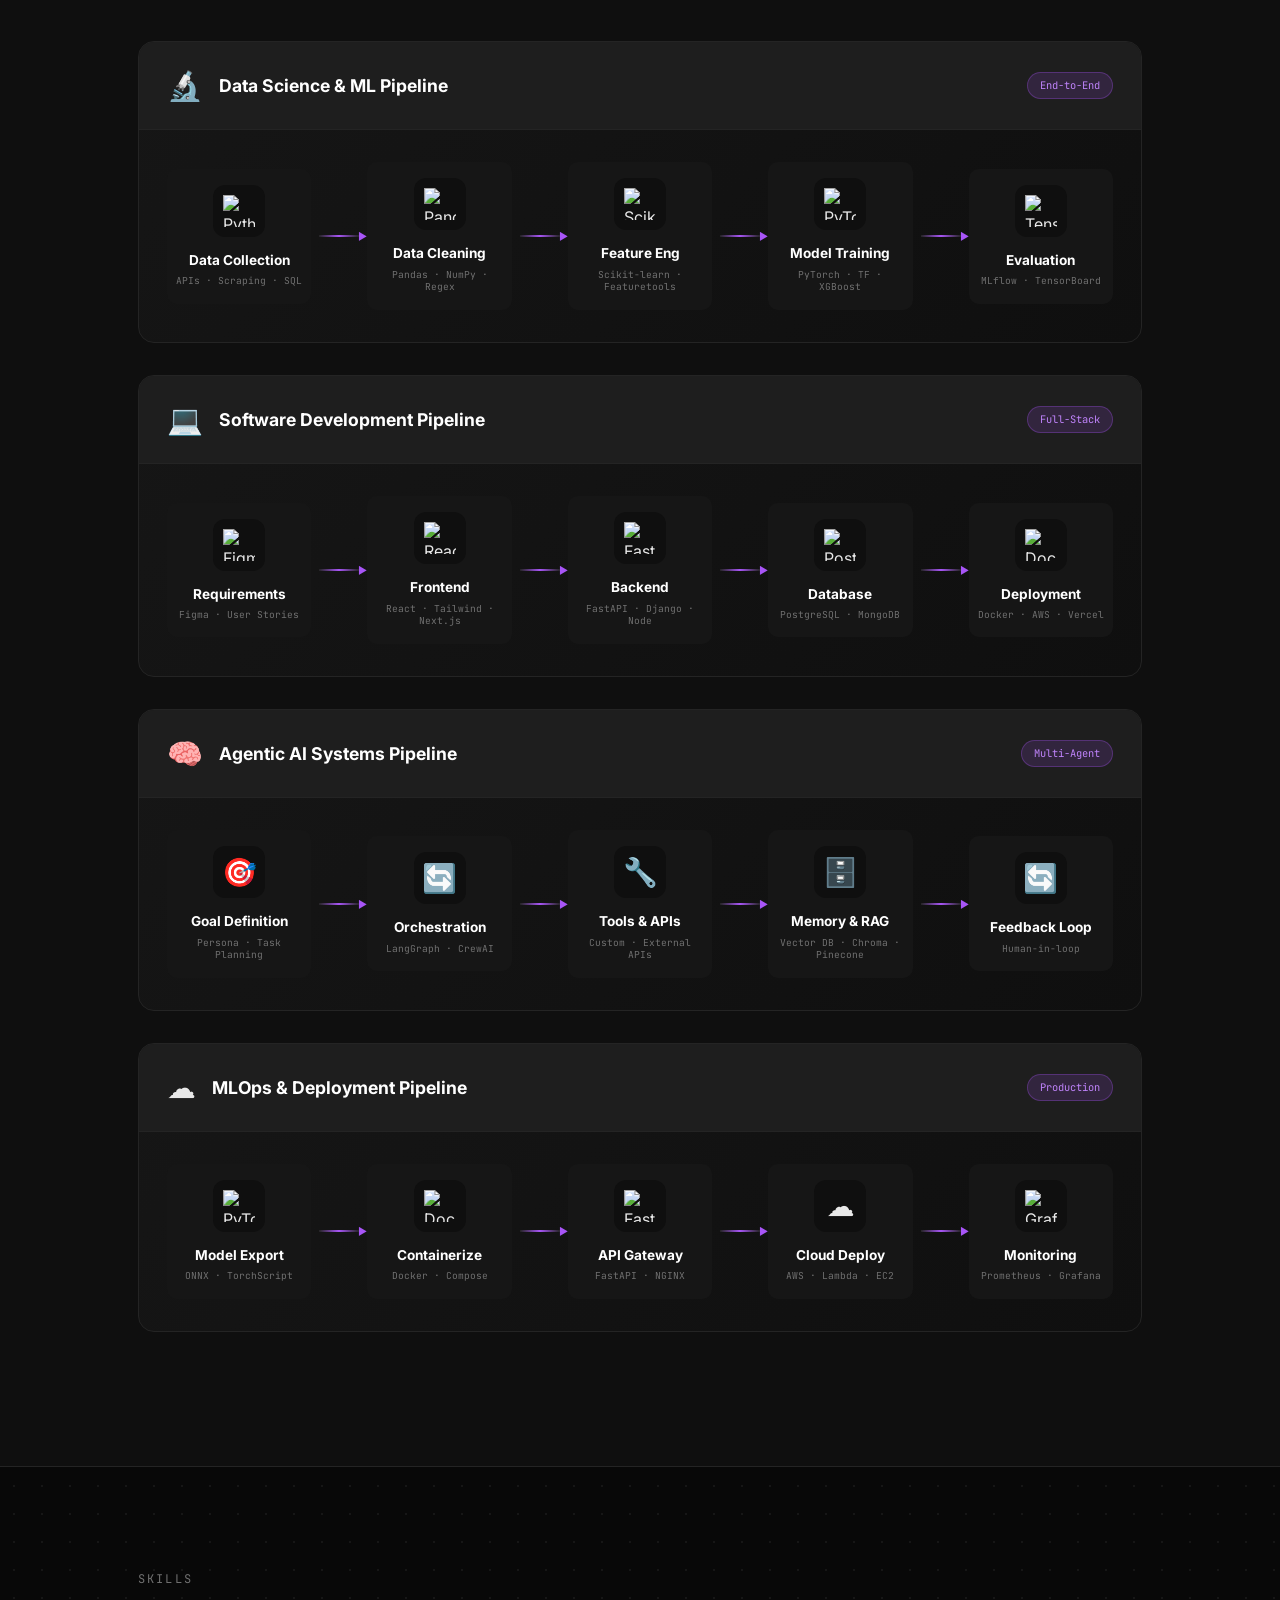
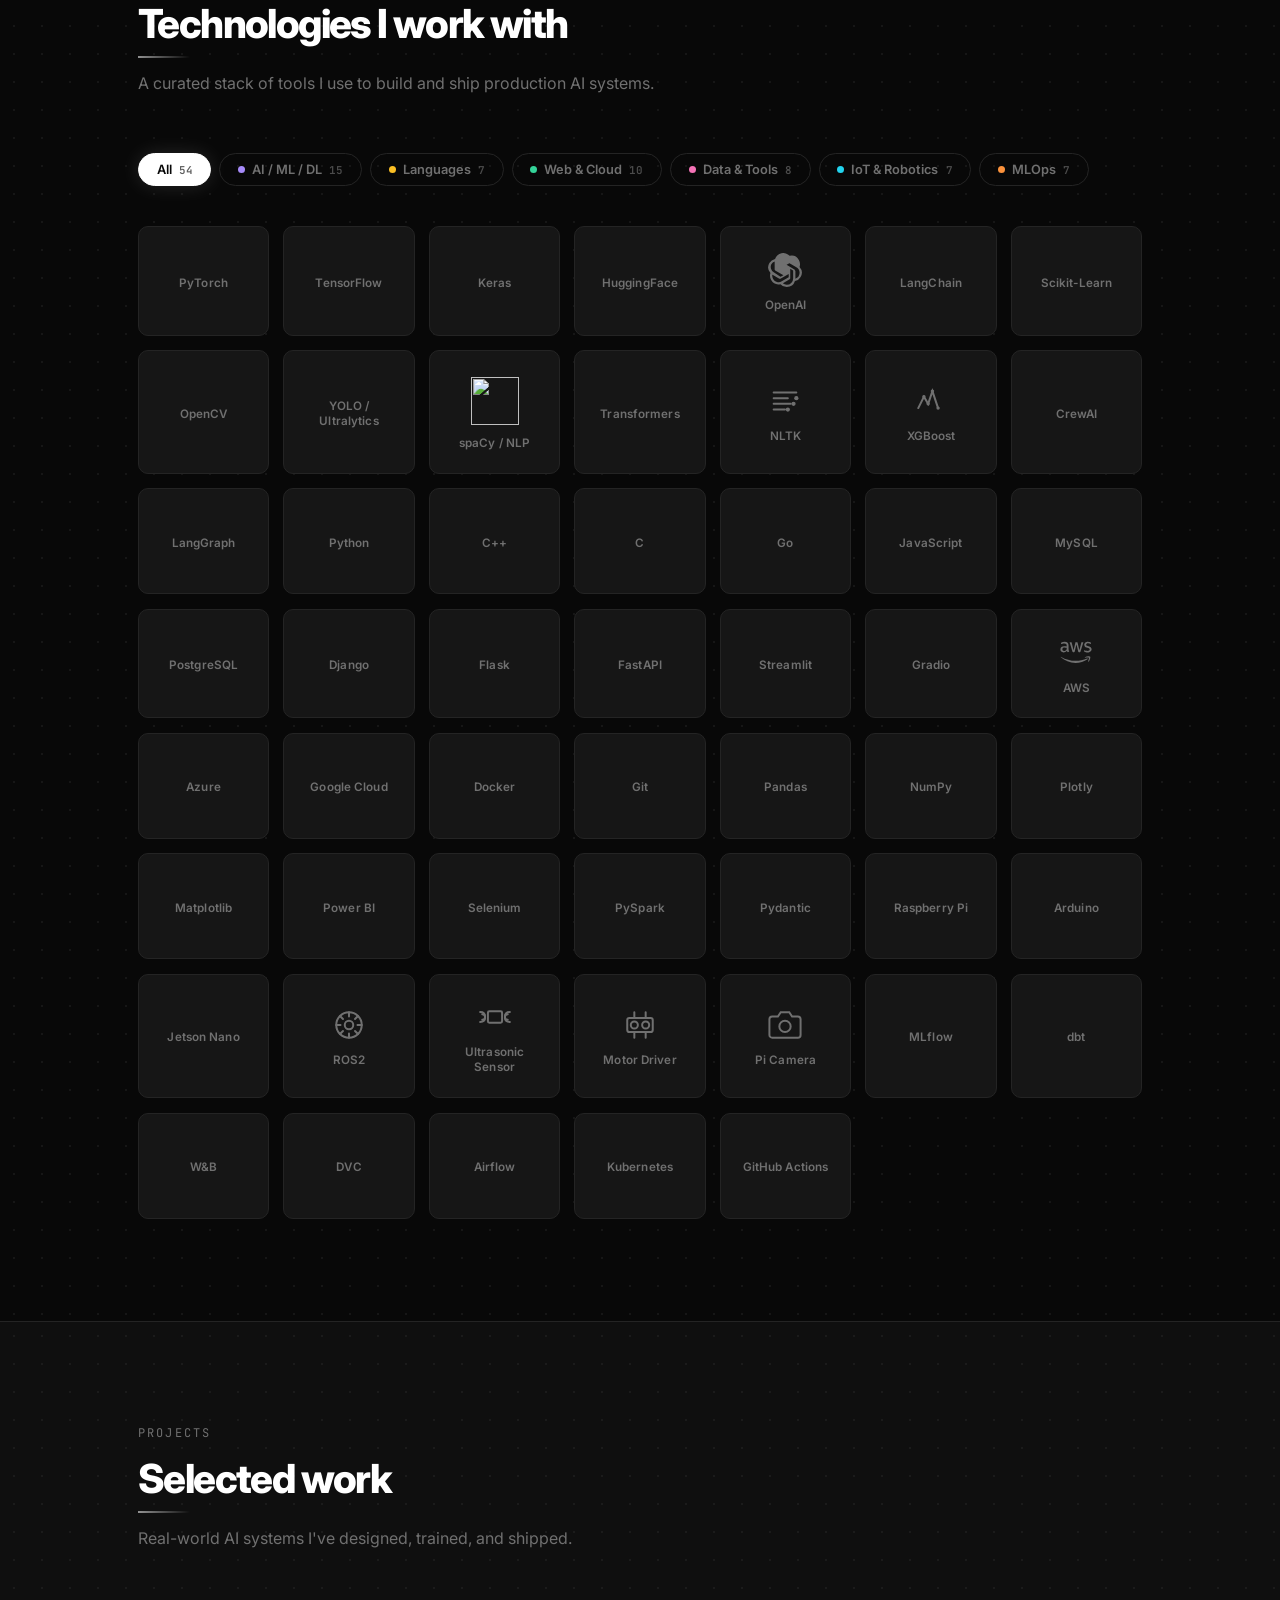
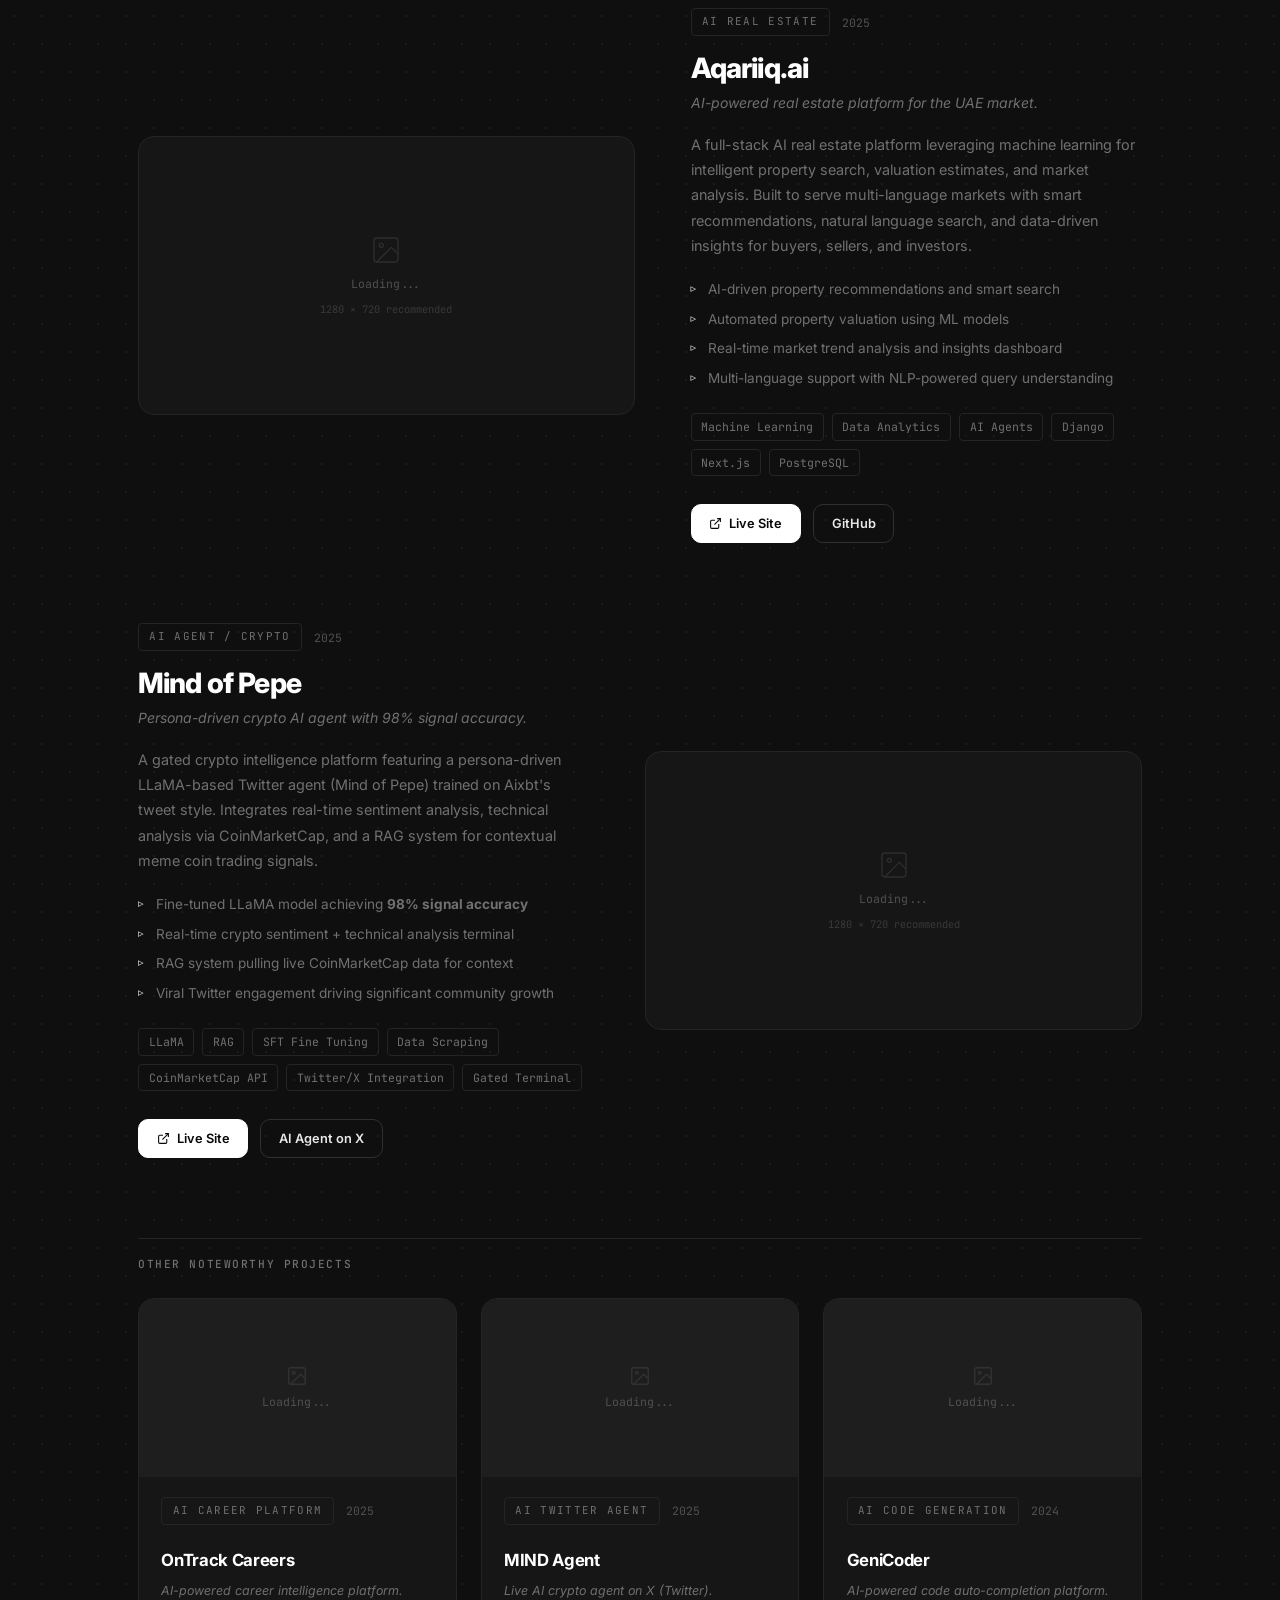
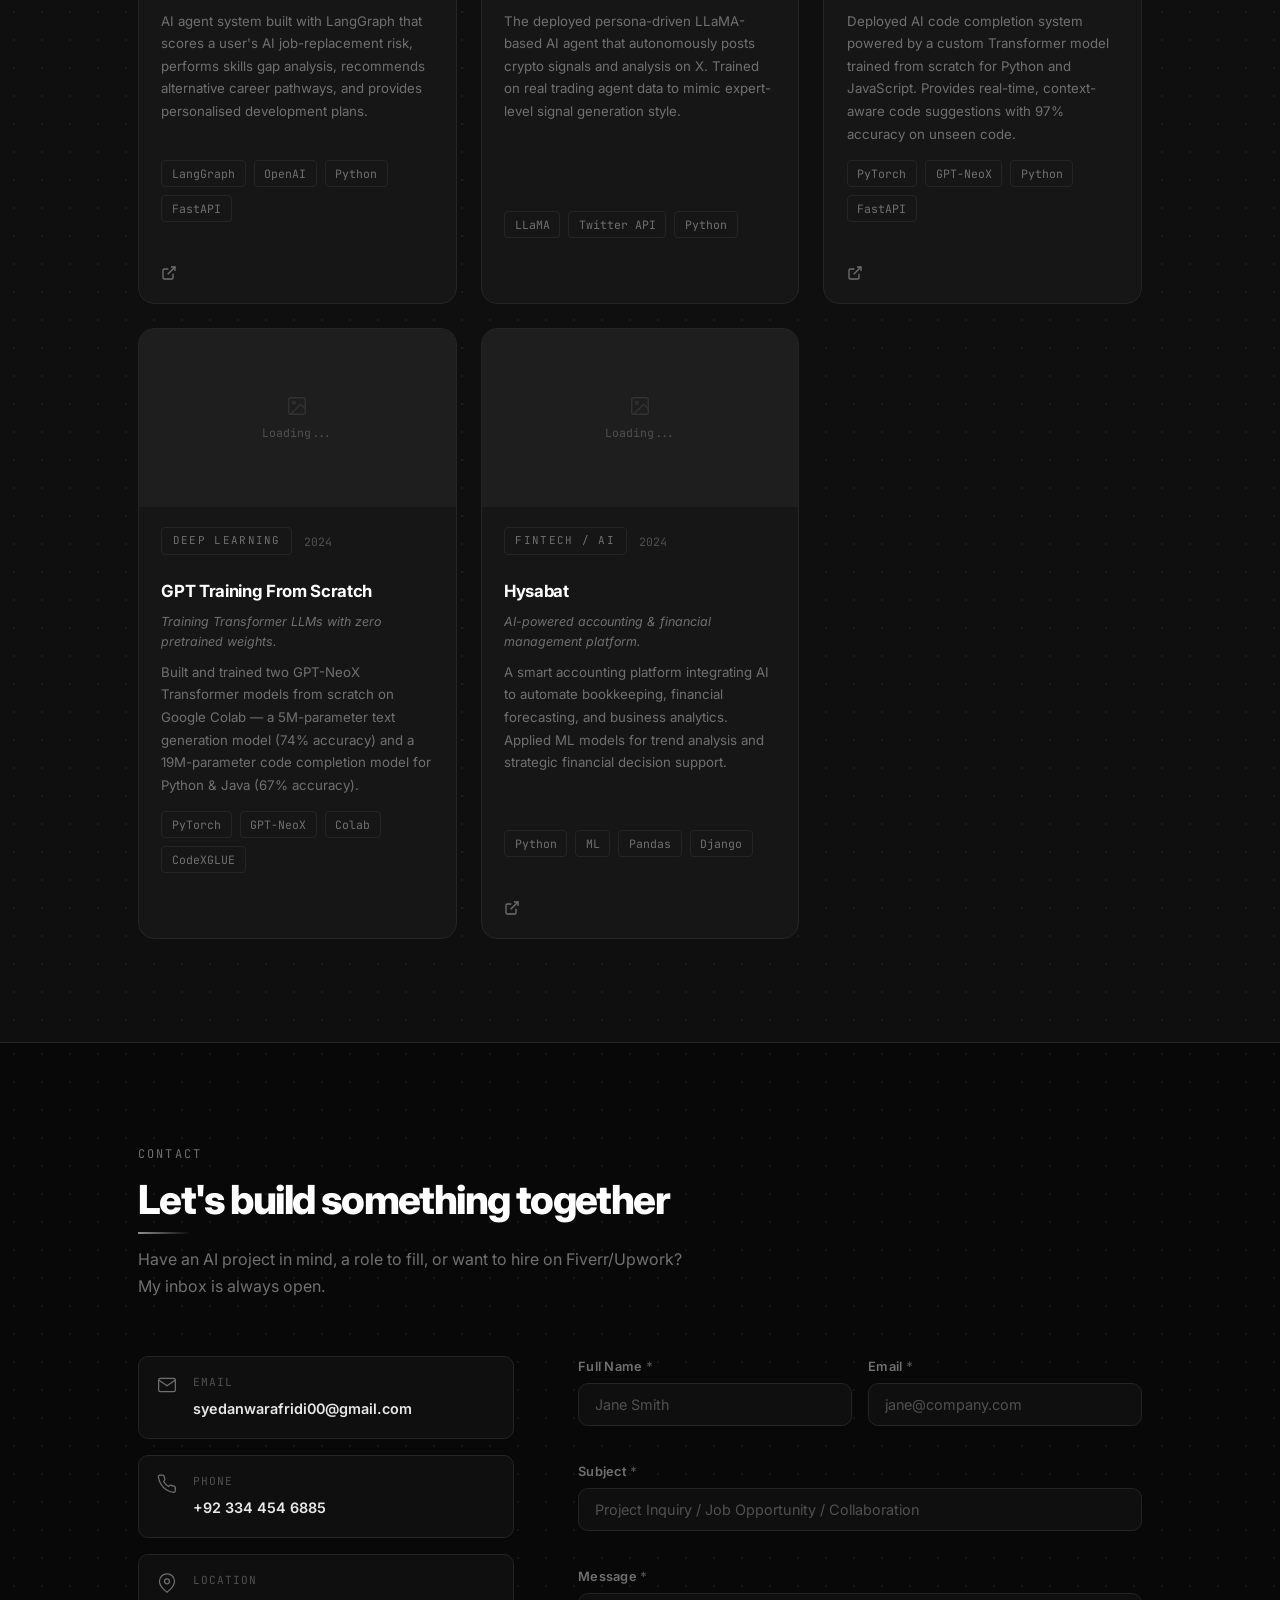
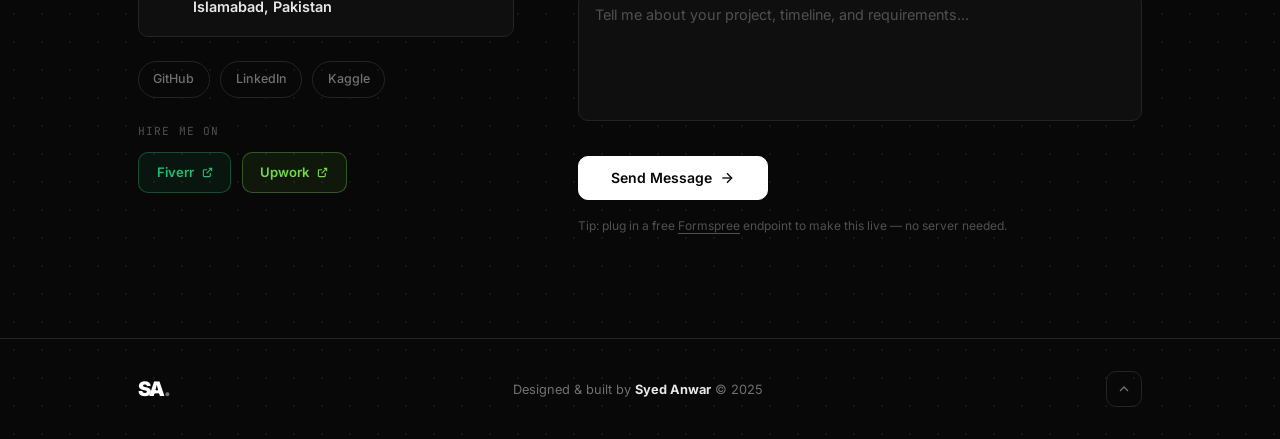
==== commit fc44df8b: "Separate portfolio content into content.js for easy editing - content.js: all text content (hero, ab" ====
--- a/index.html
+++ b/index.html
@@ -157,52 +157,7 @@
       <span></span><span></span><span></span><span></span><span></span>
     </div>
 
-    <div class="hero-content">
-      <div class="hero-badge reveal">
-        <span class="badge-dot"></span> Available for opportunities
-      </div>
-
-      <h1 class="hero-name reveal">
-        Hi, I'm <span class="gradient-smooth">Syed Anwar</span>
-      </h1>
-
-      <p class="hero-role reveal">
-        <span id="typed"></span><span class="cursor">|</span>
-      </p>
-
-      <p class="hero-desc reveal">
-        Senior Data Scientist &amp; AI/ML Engineer with 6+ years building production AI systems —
-        from training Transformers from scratch to deploying LLM agents, computer vision
-        pipelines, and RAG architectures that ship and scale.
-      </p>
-
-      <div class="hero-actions reveal">
-        <a href="#projects" class="btn btn-primary">View Projects</a>
-        <a href="#contact"  class="btn btn-outline">Get In Touch</a>
-      </div>
-
-      <div class="hero-stats reveal">
-        <div class="stat">
-          <span class="stat-num">6+<span class="stat-plus">+</span></span>
-          <span class="stat-label">Years Experience</span>
-        </div>
-        <div class="stat-divider"></div>
-        <div class="stat">
-          <span class="stat-num">50<span class="stat-plus">+</span></span>
-          <span class="stat-label">Projects Delivered</span>
-        </div>
-        <div class="stat-divider"></div>
-        <div class="stat">
-          <span class="stat-num">5<span class="stat-plus">+</span></span>
-          <span class="stat-label">Companies</span>
-        </div>
-        <div class="stat-divider"></div>
-        <div class="stat">
-          <span class="stat-num">50<span class="stat-plus">+</span></span>
-          <span class="stat-label">Happy Clients</span>
-        </div>
-      </div>
-    </div>
+    <div class="hero-content"><!-- populated by renderer.js --></div>
 
     <a href="#about" class="scroll-indicator" aria-label="Scroll down">
       <div class="scroll-mouse"><div class="scroll-dot"></div></div>
@@ -216,85 +171,7 @@
   ============================================================ -->
   <section class="about section" id="about">
     <div class="container">
-      <div class="about-grid">
-
-        <div class="about-photo-wrap reveal">
-          <div class="about-photo">
-            <!--
-              PROFILE PHOTO
-              Drop at: assets/images/profile/avatar.jpg  (square, min 400×400px)
-            -->
-            <img
-              src="assets/images/profile/avatar.jpg"
-              alt="Syed Anwar"
-              class="about-img"
-              onerror="this.style.display='none'"
-            />
-            <div class="about-img-placeholder" aria-hidden="true">
-              <span>SA</span>
-              <p class="placeholder-hint">assets/images/profile/avatar.jpg</p>
-            </div>
-          </div>
-          <div class="about-photo-ring"></div>
-          <div class="about-photo-tag">
-            <span class="tag-dot"></span> Open to opportunities
-          </div>
-        </div>
-
-        <div class="about-body">
-          <div class="section-eyebrow reveal">About Me</div>
-          <h2 class="section-heading reveal">Building AI systems that make a real difference</h2>
-
-          <p class="about-para reveal">
-            I'm a <strong>Senior Data Scientist &amp; AI/ML Engineer</strong> based in
-            <strong>Islamabad, Pakistan</strong>, specialising in machine learning, deep learning,
-            large language models, and computer vision. I've built and shipped AI systems across
-            multiple industries — from crypto intelligence platforms to smart attendance systems
-            to multilingual translation detectors.
-          </p>
-          <p class="about-para reveal">
-            My work spans training Transformer models from scratch, building RAG pipelines,
-            fine-tuning LLMs, and integrating AI agents into production workflows. I care deeply
-            about accuracy, latency, and systems that actually scale.
-          </p>
-
-          <div class="about-details reveal">
-            <div class="detail-row">
-              <span class="detail-key">Name</span>
-              <span class="detail-val">Syed Anwar</span>
-            </div>
-            <div class="detail-row">
-              <span class="detail-key">Title</span>
-              <span class="detail-val">Senior Data Scientist &amp; AI/ML Engineer</span>
-            </div>
-            <div class="detail-row">
-              <span class="detail-key">Email</span>
-              <a href="mailto:syedanwarafridi00@gmail.com" class="detail-val detail-link">syedanwarafridi00@gmail.com</a>
-            </div>
-            <div class="detail-row">
-              <span class="detail-key">Phone</span>
-              <span class="detail-val">+92 334 454 6885</span>
-            </div>
-            <div class="detail-row">
-              <span class="detail-key">Location</span>
-              <span class="detail-val">Islamabad, Pakistan</span>
-            </div>
-            <div class="detail-row">
-              <span class="detail-key">Education</span>
-              <span class="detail-val">B.Sc. Computer Science — UoB (CGPA 3.36)</span>
-            </div>
-          </div>
-
-          <div class="about-actions reveal">
-            <a href="resume/Syed-Anwar-Updated.pdf" class="btn btn-primary" download="Syed-Anwar-Resume.pdf">
-              <svg width="15" height="15" viewBox="0 0 24 24" fill="none" stroke="currentColor" stroke-width="2"><path d="M21 15v4a2 2 0 0 1-2 2H5a2 2 0 0 1-2-2v-4"/><polyline points="7 10 12 15 17 10"/><line x1="12" y1="15" x2="12" y2="3"/></svg>
-              Download CV
-            </a>
-            <a href="#contact" class="btn btn-ghost">Get in touch &rarr;</a>
-          </div>
-        </div>
-
-      </div>
+      <div id="about-mount"><!-- populated by renderer.js --></div>
     </div>
   </section>
 
@@ -304,186 +181,7 @@
   ============================================================ -->
   <section class="experience section" id="experience">
     <div class="container">
-      <div class="section-eyebrow reveal">Experience</div>
-      <h2 class="section-heading reveal">Professional journey</h2>
-      <p class="section-sub reveal">Companies and platforms where I've built and shipped AI systems.</p>
-
-      <div class="timeline">
-
-        <!-- ── Freelance (Fiverr + Upwork) ── -->
-        <div class="timeline-item reveal">
-          <div class="timeline-dot timeline-dot--active"></div>
-          <div class="timeline-card">
-            <div class="tl-header">
-              <div>
-                <h3 class="tl-role">Freelance Senior Data Scientist &amp; AI/ML Engineer</h3>
-                <div class="tl-platforms">
-                  <span class="platform-tag platform-tag--fiverr">
-                    <img src="https://cdn.simpleicons.org/fiverr/1dbf73" alt="Fiverr" width="12" height="12" />
-                    Fiverr
-                  </span>
-                  <span class="platform-tag platform-tag--upwork">
-                    <img src="https://cdn.simpleicons.org/upwork/6fda44" alt="Upwork" width="12" height="12" />
-                    Upwork
-                  </span>
-                </div>
-              </div>
-              <div class="tl-meta">
-                <span class="tl-badge">Ongoing</span>
-                <span class="tl-period">2022 – Present &middot; Remote</span>
-              </div>
-            </div>
-            <ul class="tl-bullets">
-              <li>Delivered <strong>50+ custom AI/ML projects</strong> to clients across USA, UK, Middle East, and Europe on Fiverr and Upwork.</li>
-              <li>Services include custom LLM fine-tuning, RAG pipelines, computer vision systems, NLP chatbots, and data analysis dashboards.</li>
-              <li>Maintained top-rated status with consistent 5-star reviews and long-term repeat clients.</li>
-              <li>Specialised in rapid prototyping and delivering production-ready AI solutions within tight deadlines.</li>
-            </ul>
-            <div class="freelance-btns">
-              <a href="https://www.fiverr.com/sellers/syedanwarai/" target="_blank" rel="noopener" class="freelance-btn freelance-btn--fiverr">
-                <img src="https://cdn.simpleicons.org/fiverr/ffffff" alt="Fiverr" width="16" height="16" onerror="this.style.display='none'" />
-                View Fiverr Profile
-                <svg width="12" height="12" viewBox="0 0 24 24" fill="none" stroke="currentColor" stroke-width="2"><path d="M18 13v6a2 2 0 0 1-2 2H5a2 2 0 0 1-2-2V8a2 2 0 0 1 2-2h6"/><polyline points="15 3 21 3 21 9"/><line x1="10" y1="14" x2="21" y2="3"/></svg>
-              </a>
-              <a href="https://www.upwork.com/freelancers/syeda343" target="_blank" rel="noopener" class="freelance-btn freelance-btn--upwork">
-                <img src="https://cdn.simpleicons.org/upwork/ffffff" alt="Upwork" width="16" height="16" onerror="this.style.display='none'" />
-                View Upwork Profile
-                <svg width="12" height="12" viewBox="0 0 24 24" fill="none" stroke="currentColor" stroke-width="2"><path d="M18 13v6a2 2 0 0 1-2 2H5a2 2 0 0 1-2-2V8a2 2 0 0 1 2-2h6"/><polyline points="15 3 21 3 21 9"/><line x1="10" y1="14" x2="21" y2="3"/></svg>
-              </a>
-            </div>
-            <div class="tl-stack">
-              <span>Python</span><span>LLMs</span><span>RAG</span><span>Computer Vision</span><span>NLP</span><span>PyTorch</span>
-            </div>
-          </div>
-        </div>
-
-        <!-- ── Alpha Squad ── -->
-        <div class="timeline-item reveal">
-          <div class="timeline-dot timeline-dot--active"></div>
-          <div class="timeline-card">
-            <div class="tl-header">
-              <div>
-                <h3 class="tl-role">Senior Data Scientist</h3>
-                <p class="tl-company">Alpha Squad</p>
-              </div>
-              <div class="tl-meta">
-                <span class="tl-badge">Current</span>
-                <span class="tl-period">February 2025 – Present &middot; Islamabad, PK</span>
-              </div>
-            </div>
-            <ul class="tl-bullets">
-              <li>Built and fine-tuned a persona-driven crypto Twitter agent (Mind of Pepe) by scraping tweets from Aixbt agent and training a LLaMA model to mimic its style — achieving <strong>98% signal accuracy</strong> and viral engagement.</li>
-              <li>Developed a gated terminal integrating AI signal generation, crypto sentiment analysis, and technical analysis using real-time CoinMarketCap data for meme coin traders.</li>
-              <li>Integrated a RAG system with the agent and terminal, pulling live crypto data and user behaviour patterns for contextual understanding.</li>
-              <li>Built a full AI-powered receptionist using n8n, Telnyx, and ElevenLabs for Jumper Media — intelligent call handling, scheduling, follow-ups, and outbound calls.</li>
-              <li>Optimised system performance reducing response latency to <strong>850ms</strong> for a seamless, human-like experience.</li>
-            </ul>
-            <div class="tl-stack">
-              <span>LLaMA</span><span>RAG</span><span>n8n</span><span>ElevenLabs</span><span>Telnyx</span><span>Python</span>
-            </div>
-          </div>
-        </div>
-
-        <!-- ── MetaViz Pro ── -->
-        <div class="timeline-item reveal">
-          <div class="timeline-dot timeline-dot--active"></div>
-          <div class="timeline-card">
-            <div class="tl-header">
-              <div>
-                <h3 class="tl-role">AI / ML Data Scientist</h3>
-                <p class="tl-company">MetaViz Pro</p>
-              </div>
-              <div class="tl-meta">
-                <span class="tl-badge">Current</span>
-                <span class="tl-period">August 2024 – February &middot; Lahore, PK</span>
-              </div>
-            </div>
-            <ul class="tl-bullets">
-              <li>Trained two Transformer-based models from scratch: text generation (5M params, <strong>74% accuracy</strong>) and code completion for Python &amp; Java (19M params, <strong>67% accuracy</strong>) using GPT-NeoX and PyTorch.</li>
-              <li>Built a real-time yoga pose estimation system that compares extracted pose features against a reference database and provides corrective feedback.</li>
-              <li>Developed a facial recognition attendance system with PPE compliance monitoring — triggers alarm and identifies non-compliant workers in real time.</li>
-              <li>Trained a CNN model for brain tumour detection achieving <strong>98% accuracy</strong> using only 5 CNN layers — matching EfficientNet performance with a far more compact architecture.</li>
-              <li>Built an AI agent system in LangGraph scoring AI job-replacement risk, performing skills gap analysis, and recommending career pathways.</li>
-            </ul>
-            <div class="tl-stack">
-              <span>PyTorch</span><span>GPT-NeoX</span><span>OpenCV</span><span>LangGraph</span><span>TensorFlow</span>
-            </div>
-          </div>
-        </div>
-
-        <!-- ── JMM Technologies ── -->
-        <div class="timeline-item reveal">
-          <div class="timeline-dot"></div>
-          <div class="timeline-card">
-            <div class="tl-header">
-              <div>
-                <h3 class="tl-role">Jr. Data Scientist</h3>
-                <p class="tl-company">JMM Technologies</p>
-              </div>
-              <div class="tl-meta">
-                <span class="tl-period">September 2023 – August 2024 &middot; Peshawar, PK</span>
-              </div>
-            </div>
-            <ul class="tl-bullets">
-              <li>Built an AI app using GPT-4o to detect translation errors across Spanish, French, and Arabic — improving accuracy from <strong>50% to 90%</strong> via advanced prompt engineering; reduced costs <strong>40%</strong> via token management.</li>
-              <li>Trained and fine-tuned YOLOv8 and YOLOv5 for an American Sign Language detection system for Saudi Airport Assistance.</li>
-              <li>Built an advanced RAG application using Query Expansion and Cross-Encoder Re-ranking for highly accurate document retrieval.</li>
-              <li>Deployed ML pipelines on AWS (EC2, Lambda, S3) and applied Time Series modelling (ARIMA, SARIMA, Prophet) for forecasting.</li>
-            </ul>
-            <div class="tl-stack">
-              <span>GPT-4o</span><span>LangChain</span><span>YOLOv8</span><span>AWS</span><span>ARIMA</span>
-            </div>
-          </div>
-        </div>
-
-        <!-- ── UNDP ── -->
-        <div class="timeline-item reveal">
-          <div class="timeline-dot"></div>
-          <div class="timeline-card">
-            <div class="tl-header">
-              <div>
-                <h3 class="tl-role">Machine Learning Engineer Associate</h3>
-                <p class="tl-company">Government Innovation Lab &middot; UNDP</p>
-              </div>
-              <div class="tl-meta">
-                <span class="tl-period">November 2022 – May 2023 &middot; Quetta, PK</span>
-              </div>
-            </div>
-            <ul class="tl-bullets">
-              <li>Led development of a Smart Attendance System for the Planning &amp; Development Department using facial recognition and ML techniques.</li>
-              <li>Contributed to Smart Vehicle Counting using YOLOv8 and Jetson Nano for precise automated vehicle counting.</li>
-              <li>Collaborated with cross-functional teams as ICT Developer Fellow, integrating cutting-edge technologies into government infrastructure.</li>
-            </ul>
-            <div class="tl-stack">
-              <span>OpenCV</span><span>Scikit-Learn</span><span>YOLOv8</span><span>Jetson Nano</span><span>Flask</span>
-            </div>
-          </div>
-        </div>
-
-        <!-- ── Research Assistant ── -->
-        <div class="timeline-item reveal">
-          <div class="timeline-dot"></div>
-          <div class="timeline-card">
-            <div class="tl-header">
-              <div>
-                <h3 class="tl-role">Research Assistant</h3>
-                <p class="tl-company">University of Balochistan — CS Department</p>
-              </div>
-              <div class="tl-meta">
-                <span class="tl-period">January 2021 – December 2021 &middot; Quetta, PK</span>
-              </div>
-            </div>
-            <ul class="tl-bullets">
-              <li>Executed advanced model training and refined predictive algorithms for Gender Prediction and License Plate Detection under PhD supervision.</li>
-              <li>Trained four detection models (Faster RCNN, RCNN, SSD, YOLOv8) for license plate recognition — contributing to academic publication.</li>
-            </ul>
-            <div class="tl-stack">
-              <span>TensorFlow</span><span>Keras</span><span>OpenCV</span><span>Python</span>
-            </div>
-          </div>
-        </div>
-
-      </div><!-- /timeline -->
+      <div id="experience-mount"><!-- populated by renderer.js --></div>
     </div>
   </section>
 
@@ -1103,296 +801,7 @@
   ============================================================ -->
   <section class="projects section" id="projects">
     <div class="container">
-      <div class="section-eyebrow reveal">Projects</div>
-      <h2 class="section-heading reveal">Selected work</h2>
-      <p class="section-sub reveal">Real-world AI systems I've designed, trained, and shipped.</p>
-
-      <!-- ── FEATURED PROJECTS ── -->
-      <div class="featured-projects">
-
-        <!-- FEATURED 1 — Aqariiq.ai -->
-        <article class="featured-card reveal" id="project-1">
-          <div class="featured-img-wrap">
-            <!--  Drop screenshot at: assets/images/projects/project-1.jpg  (1280×720)  -->
-            <div class="project-thumbnail">
-              <img src="https://image.thum.io/get/width/1280/crop/720/noanimate/https://aqariiq.ai/" alt="Aqariiq.ai" loading="lazy" class="thumb-img" onerror="this.style.display='none'" />
-
-              <div class="thumb-placeholder">
-                <svg width="32" height="32" viewBox="0 0 24 24" fill="none" stroke="currentColor" stroke-width="1"><rect x="3" y="3" width="18" height="18" rx="2"/><circle cx="8.5" cy="8.5" r="1.5"/><polyline points="21 15 16 10 5 21"/></svg>
-                <span>Loading...</span>
-                <span class="thumb-hint">1280 &times; 720 recommended</span>
-              </div>
-              <div class="thumb-overlay">
-                <a href="https://aqariiq.ai/" target="_blank" rel="noopener" class="overlay-live-btn">Visit Site &#8599;</a>
-              </div>
-            </div>
-          </div>
-          <div class="featured-body">
-            <div class="project-meta">
-              <span class="project-badge">AI Real Estate</span>
-              <span class="project-year">2025</span>
-            </div>
-            <h3 class="project-title">Aqariiq.ai</h3>
-            <p class="project-tagline">AI-powered real estate platform for the UAE market.</p>
-            <p class="project-desc">
-              A full-stack AI real estate platform leveraging machine learning for intelligent property
-              search, valuation estimates, and market analysis. Built to serve Multi Language-speaking markets
-              with smart recommendations, natural language search, and data-driven insights for buyers,
-              sellers, and investors.
-            </p>
-            <ul class="project-features">
-              <li>AI-driven property recommendations and smart search</li>
-              <li>Automated property valuation using ML models</li>
-              <li>Real-time market trend analysis and insights dashboard</li>
-              <li>Multi language support with NLP-powered query understanding</li>
-            </ul>
-            <div class="project-stack">
-              <span>Machine Learning</span><span>Data Analytics</span><span>AI Agents</span><span>Django</span><span>Next.js</span><span>PostgreSQL</span>
-            </div>
-            <div class="project-links">
-              <a href="https://aqariiq.ai/" target="_blank" rel="noopener" class="btn btn-primary btn-sm">
-                <svg width="13" height="13" viewBox="0 0 24 24" fill="none" stroke="currentColor" stroke-width="2"><path d="M18 13v6a2 2 0 0 1-2 2H5a2 2 0 0 1-2-2V8a2 2 0 0 1 2-2h6"/><polyline points="15 3 21 3 21 9"/><line x1="10" y1="14" x2="21" y2="3"/></svg>
-                Live Site
-              </a>
-              <a href="https://github.com/syedanwarafridi" target="_blank" rel="noopener" class="btn btn-outline btn-sm">
-                <img src="https://cdn.simpleicons.org/github/ffffff" alt="" width="13" height="13" style="flex-shrink:0" onerror="this.style.display='none'" />
-                GitHub
-              </a>
-            </div>
-          </div>
-        </article>
-
-        <!-- FEATURED 2 — Mind of Pepe -->
-        <article class="featured-card featured-card--reverse reveal" id="project-2">
-          <div class="featured-img-wrap">
-            <!--  Drop screenshot at: assets/images/projects/project-2.jpg  -->
-            <div class="project-thumbnail">
-              <img src="https://image.thum.io/get/width/1280/crop/720/noanimate/https://mindofpepe.com/" alt="Mind of Pepe" loading="lazy" class="thumb-img" onerror="this.style.display='none'" />
-              <div class="thumb-placeholder">
-                <svg width="32" height="32" viewBox="0 0 24 24" fill="none" stroke="currentColor" stroke-width="1"><rect x="3" y="3" width="18" height="18" rx="2"/><circle cx="8.5" cy="8.5" r="1.5"/><polyline points="21 15 16 10 5 21"/></svg>
-                <span>Loading...</span>
-                <span class="thumb-hint">1280 &times; 720 recommended</span>
-              </div>
-              <div class="thumb-overlay">
-                <a href="https://mindofpepe.com/" target="_blank" rel="noopener" class="overlay-live-btn">Visit Site &#8599;</a>
-              </div>
-            </div>
-          </div>
-          <div class="featured-body">
-            <div class="project-meta">
-              <span class="project-badge">AI Agent / Crypto</span>
-              <span class="project-year">2025</span>
-            </div>
-            <h3 class="project-title">Mind of Pepe</h3>
-            <p class="project-tagline">Persona-driven crypto AI agent with 98% signal accuracy.</p>
-            <p class="project-desc">
-              A gated crypto intelligence platform featuring a persona-driven LLaMA-based Twitter
-              agent (Mind of Pepe) trained on Aixbt's tweet style. Integrates real-time sentiment
-              analysis, technical analysis via CoinMarketCap, and a RAG system for contextual
-              meme coin trading signals.
-            </p>
-            <ul class="project-features">
-              <li>Fine-tuned LLaMA model achieving <strong>98% signal accuracy</strong></li>
-              <li>Real-time crypto sentiment + technical analysis terminal</li>
-              <li>RAG system pulling live CoinMarketCap data for context</li>
-              <li>Viral Twitter engagement driving significant community growth</li>
-            </ul>
-            <div class="project-stack">
-              <span>LLaMA</span><span>RAG</span><span>SFT Fine Tuning</span><span>Data Scraping</span><span>CoinMarketCap API</span><span>Twitter/X Integration</span><span>Gated Terminal</span>
-            </div>
-            <div class="project-links">
-              <a href="https://mindofpepe.com/" target="_blank" rel="noopener" class="btn btn-primary btn-sm">
-                <svg width="13" height="13" viewBox="0 0 24 24" fill="none" stroke="currentColor" stroke-width="2"><path d="M18 13v6a2 2 0 0 1-2 2H5a2 2 0 0 1-2-2V8a2 2 0 0 1 2-2h6"/><polyline points="15 3 21 3 21 9"/><line x1="10" y1="14" x2="21" y2="3"/></svg>
-                Live Site
-              </a>
-              <a href="https://x.com/MIND_agent" target="_blank" rel="noopener" class="btn btn-outline btn-sm">
-                <img src="https://cdn.simpleicons.org/x/ffffff" alt="X" width="13" height="13" style="flex-shrink:0" onerror="this.style.display='none'" />
-                AI Agent on X
-              </a>
-            </div>
-          </div>
-        </article>
-
-      </div><!-- /featured -->
-
-      <!-- ── OTHER PROJECTS ── -->
-      <h3 class="other-projects-heading reveal">Other noteworthy projects</h3>
-      <div class="other-projects-grid">
-
-        <!-- OnTrack Careers -->
-        <article class="other-card reveal">
-          <div class="other-thumbnail">
-            <!--  Drop screenshot at: assets/images/projects/project-3.jpg  -->
-            <img src="https://image.thum.io/get/width/1280/crop/720/noanimate/https://ontrackcareers.ai/" alt="OnTrack Careers" loading="lazy" class="thumb-img" onerror="this.style.display='none'" />
-            <div class="thumb-placeholder thumb-placeholder--sm">
-              <svg width="22" height="22" viewBox="0 0 24 24" fill="none" stroke="currentColor" stroke-width="1.5"><rect x="3" y="3" width="18" height="18" rx="2"/><circle cx="8.5" cy="8.5" r="1.5"/><polyline points="21 15 16 10 5 21"/></svg>
-              <span>Loading...</span>
-            </div>
-            <div class="thumb-overlay">
-              <a href="https://ontrackcareers.ai/" target="_blank" rel="noopener" class="overlay-live-btn">View &#8599;</a>
-            </div>
-          </div>
-          <div class="other-body">
-            <div class="project-meta">
-              <span class="project-badge">AI Career Platform</span>
-              <span class="project-year">2025</span>
-            </div>
-            <h3 class="other-title">OnTrack Careers</h3>
-            <p class="other-tagline">AI-powered career intelligence platform.</p>
-            <p class="other-desc">
-              AI agent system built with LangGraph that scores a user's AI job-replacement
-              risk, performs skills gap analysis, recommends alternative career pathways,
-              and provides personalised development plans.
-            </p>
-            <div class="project-stack"><span>LangGraph</span><span>OpenAI</span><span>Python</span><span>FastAPI</span></div>
-            <div class="other-links">
-              <a href="https://ontrackcareers.ai/" target="_blank" rel="noopener" title="Live Site">
-                <svg width="16" height="16" viewBox="0 0 24 24" fill="none" stroke="currentColor" stroke-width="2"><path d="M18 13v6a2 2 0 0 1-2 2H5a2 2 0 0 1-2-2V8a2 2 0 0 1 2-2h6"/><polyline points="15 3 21 3 21 9"/><line x1="10" y1="14" x2="21" y2="3"/></svg>
-              </a>
-            </div>
-          </div>
-        </article>
-
-        <!-- MIND Agent on X -->
-        <article class="other-card reveal">
-          <div class="other-thumbnail">
-            <!--  Drop screenshot at: assets/images/projects/project-4.jpg  -->
-            <img src="https://image.thum.io/get/width/1280/crop/720/noanimate/https://x.com/MIND_agent" alt="MIND Agent" loading="lazy" class="thumb-img" onerror="this.style.display='none'" />
-            <div class="thumb-placeholder thumb-placeholder--sm">
-              <svg width="22" height="22" viewBox="0 0 24 24" fill="none" stroke="currentColor" stroke-width="1.5"><rect x="3" y="3" width="18" height="18" rx="2"/><circle cx="8.5" cy="8.5" r="1.5"/><polyline points="21 15 16 10 5 21"/></svg>
-              <span>Loading...</span>
-            </div>
-            <div class="thumb-overlay">
-              <a href="https://x.com/MIND_agent" target="_blank" rel="noopener" class="overlay-live-btn">View &#8599;</a>
-            </div>
-          </div>
-          <div class="other-body">
-            <div class="project-meta">
-              <span class="project-badge">AI Twitter Agent</span>
-              <span class="project-year">2025</span>
-            </div>
-            <h3 class="other-title">MIND Agent</h3>
-            <p class="other-tagline">Live AI crypto agent on X (Twitter).</p>
-            <p class="other-desc">
-              The deployed persona-driven LLaMA-based AI agent that autonomously posts
-              crypto signals and analysis on X. Trained on real trading agent data to
-              mimic expert-level signal generation style.
-            </p>
-            <div class="project-stack"><span>LLaMA</span><span>Twitter API</span><span>Python</span></div>
-            <div class="other-links">
-              <a href="https://x.com/MIND_agent" target="_blank" rel="noopener" title="View on X">
-                <img src="https://cdn.simpleicons.org/x/ffffff" alt="X" width="15" height="15" onerror="this.style.display='none'" />
-              </a>
-            </div>
-          </div>
-        </article>
-
-        <!-- GeniCoder -->
-        <article class="other-card reveal">
-          <div class="other-thumbnail">
-            <!--  Drop screenshot at: assets/images/projects/project-5.jpg  -->
-            <img src="https://image.thum.io/get/width/1280/crop/720/noanimate/https://autocoder.greensensebilling.com/" alt="GeniCoder" loading="lazy" class="thumb-img" onerror="this.style.display='none'" />
-            <div class="thumb-placeholder thumb-placeholder--sm">
-              <svg width="22" height="22" viewBox="0 0 24 24" fill="none" stroke="currentColor" stroke-width="1.5"><rect x="3" y="3" width="18" height="18" rx="2"/><circle cx="8.5" cy="8.5" r="1.5"/><polyline points="21 15 16 10 5 21"/></svg>
-              <span>Loading...</span>
-            </div>
-            <div class="thumb-overlay">
-              <a href="https://autocoder.greensensebilling.com/" target="_blank" rel="noopener" class="overlay-live-btn">View &#8599;</a>
-            </div>
-          </div>
-          <div class="other-body">
-            <div class="project-meta">
-              <span class="project-badge">AI Code Generation</span>
-              <span class="project-year">2024</span>
-            </div>
-            <h3 class="other-title">GeniCoder</h3>
-            <p class="other-tagline">AI-powered code auto-completion platform.</p>
-            <p class="other-desc">
-              Deployed AI code completion system powered by a custom Transformer model
-              trained from scratch for Python and JavaScript. Provides real-time, context-aware
-              code suggestions with 97% accuracy on unseen code.
-            </p>
-            <div class="project-stack"><span>PyTorch</span><span>GPT-NeoX</span><span>Python</span><span>FastAPI</span></div>
-            <div class="other-links">
-              <a href="https://autocoder.greensensebilling.com/" target="_blank" rel="noopener" title="Live Site">
-                <svg width="16" height="16" viewBox="0 0 24 24" fill="none" stroke="currentColor" stroke-width="2"><path d="M18 13v6a2 2 0 0 1-2 2H5a2 2 0 0 1-2-2V8a2 2 0 0 1 2-2h6"/><polyline points="15 3 21 3 21 9"/><line x1="10" y1="14" x2="21" y2="3"/></svg>
-              </a>
-              <a href="https://github.com/markNZed/GPT-NeoX-Colab" target="_blank" rel="noopener" title="Training Repo">
-                <img src="https://cdn.simpleicons.org/github/ffffff" alt="GitHub" width="16" height="16" onerror="this.style.display='none'" />
-              </a>
-            </div>
-          </div>
-        </article>
-
-        <!-- GPT Training From Scratch -->
-        <article class="other-card reveal">
-          <div class="other-thumbnail">
-            <!--  Drop screenshot at: assets/images/projects/project-6.jpg  -->
-            <img src="https://image.thum.io/get/width/1280/crop/720/noanimate/https://github.com/markNZed/GPT-NeoX-Colab" alt="GPT Training From Scratch" loading="lazy" class="thumb-img" onerror="this.style.display='none'" />
-            <div class="thumb-placeholder thumb-placeholder--sm">
-              <svg width="22" height="22" viewBox="0 0 24 24" fill="none" stroke="currentColor" stroke-width="1.5"><rect x="3" y="3" width="18" height="18" rx="2"/><circle cx="8.5" cy="8.5" r="1.5"/><polyline points="21 15 16 10 5 21"/></svg>
-              <span>Loading...</span>
-            </div>
-            <div class="thumb-overlay">
-              <a href="https://github.com/markNZed/GPT-NeoX-Colab" target="_blank" rel="noopener" class="overlay-live-btn">View &#8599;</a>
-            </div>
-          </div>
-          <div class="other-body">
-            <div class="project-meta">
-              <span class="project-badge">Deep Learning</span>
-              <span class="project-year">2024</span>
-            </div>
-            <h3 class="other-title">GPT Training From Scratch</h3>
-            <p class="other-tagline">Training Transformer LLMs with zero pretrained weights.</p>
-            <p class="other-desc">
-              Built and trained two GPT-NeoX Transformer models from scratch on Google Colab —
-              a 5M-parameter text generation model (74% accuracy) and a 19M-parameter
-              code completion model for Python &amp; Java (67% accuracy).
-            </p>
-            <div class="project-stack"><span>PyTorch</span><span>GPT-NeoX</span><span>Colab</span><span>CodeXGLUE</span></div>
-            <div class="other-links">
-              <a href="https://github.com/markNZed/GPT-NeoX-Colab" target="_blank" rel="noopener" title="GitHub Repo">
-                <img src="https://cdn.simpleicons.org/github/ffffff" alt="GitHub" width="16" height="16" onerror="this.style.display='none'" />
-              </a>
-            </div>
-          </div>
-        </article>
-
-        <!-- Hysabat -->
-        <article class="other-card reveal">
-          <div class="other-thumbnail">
-            <!--  Drop screenshot at: assets/images/projects/project-7.jpg  -->
-            <img src="https://image.thum.io/get/width/1280/crop/720/noanimate/https://www.hysabat.com/en" alt="Hysabat" loading="lazy" class="thumb-img" onerror="this.style.display='none'" />
-            <div class="thumb-placeholder thumb-placeholder--sm">
-              <svg width="22" height="22" viewBox="0 0 24 24" fill="none" stroke="currentColor" stroke-width="1.5"><rect x="3" y="3" width="18" height="18" rx="2"/><circle cx="8.5" cy="8.5" r="1.5"/><polyline points="21 15 16 10 5 21"/></svg>
-              <span>Loading...</span>
-            </div>
-            <div class="thumb-overlay">
-              <a href="https://www.hysabat.com/" target="_blank" rel="noopener" class="overlay-live-btn">View &#8599;</a>
-            </div>
-          </div>
-          <div class="other-body">
-            <div class="project-meta">
-              <span class="project-badge">FinTech / AI</span>
-              <span class="project-year">2024</span>
-            </div>
-            <h3 class="other-title">Hysabat</h3>
-            <p class="other-tagline">AI-powered accounting &amp; financial management platform.</p>
-            <p class="other-desc">
-              A smart accounting platform integrating AI to automate bookkeeping,
-              financial forecasting, and business analytics. Applied ML models for
-              trend analysis and strategic financial decision support.
-            </p>
-            <div class="project-stack"><span>Python</span><span>ML</span><span>Pandas</span><span>Django</span></div>
-            <div class="other-links">
-              <a href="https://www.hysabat.com/en" target="_blank" rel="noopener" title="Live Site">
-                <svg width="16" height="16" viewBox="0 0 24 24" fill="none" stroke="currentColor" stroke-width="2"><path d="M18 13v6a2 2 0 0 1-2 2H5a2 2 0 0 1-2-2V8a2 2 0 0 1 2-2h6"/><polyline points="15 3 21 3 21 9"/><line x1="10" y1="14" x2="21" y2="3"/></svg>
-              </a>
-            </div>
-          </div>
-        </article>
-
-      </div>
+      <div id="projects-mount"><!-- populated by renderer.js --></div>
     </div>
   </section>
 
@@ -1518,6 +927,9 @@
     </div>
   </footer>
 
+  <script src="https://cdn.jsdelivr.net/npm/marked/marked.min.js"></script>
+  <script src="assets/js/content.js"></script>
+  <script src="assets/js/renderer.js"></script>
   <script src="assets/js/main.js"></script>
 </body>
 </html>
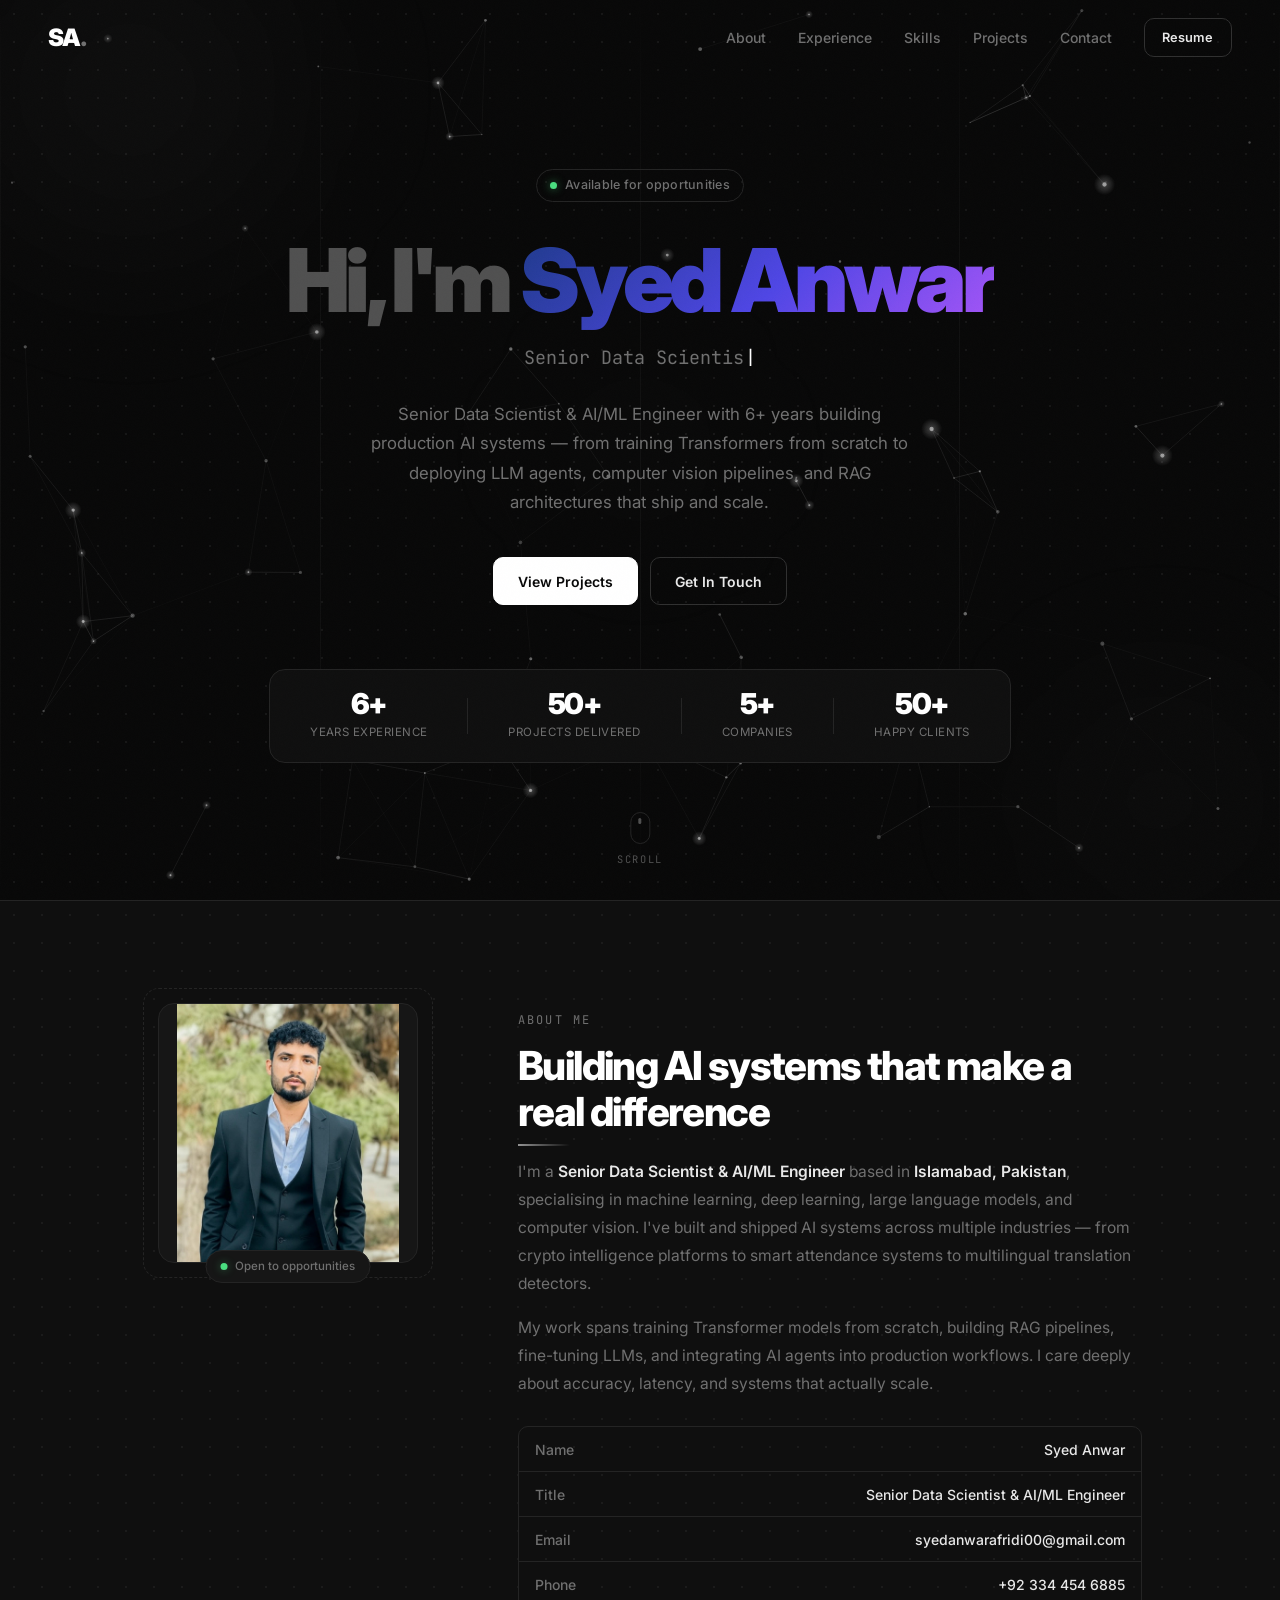
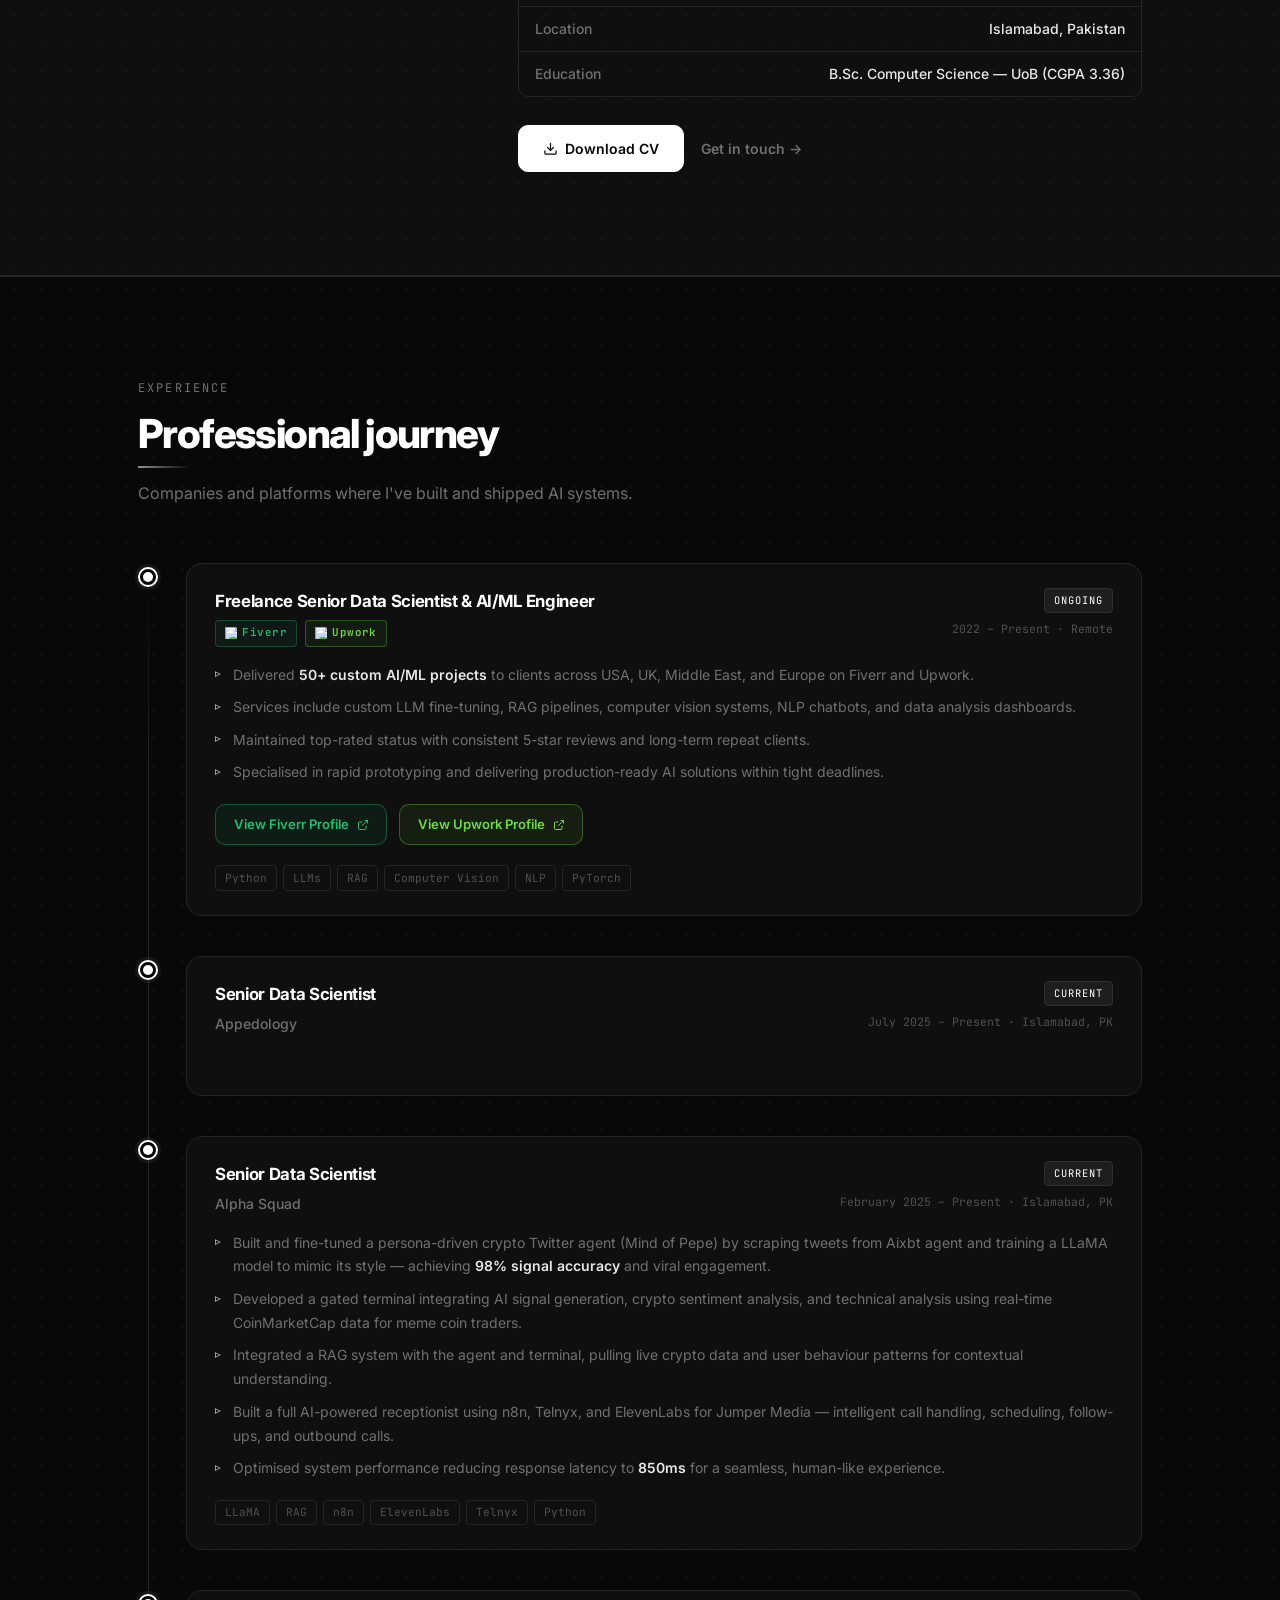
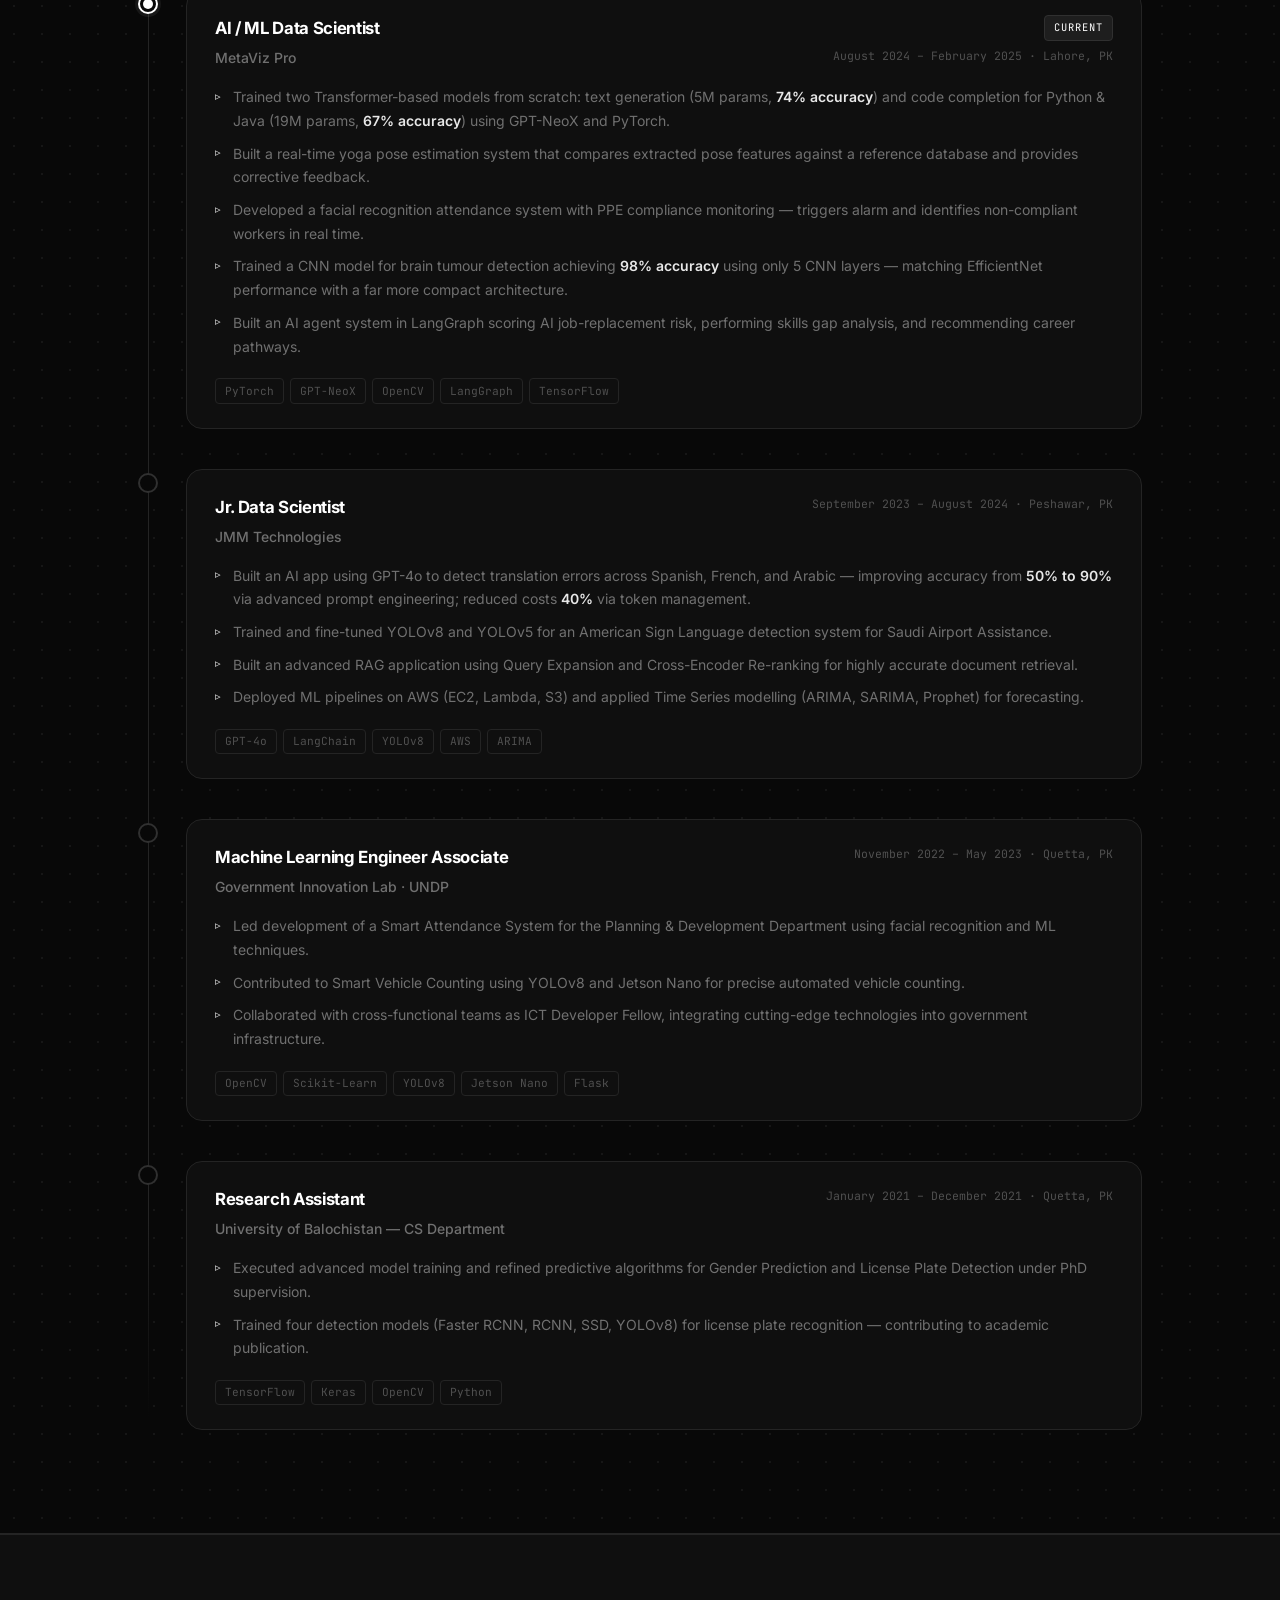
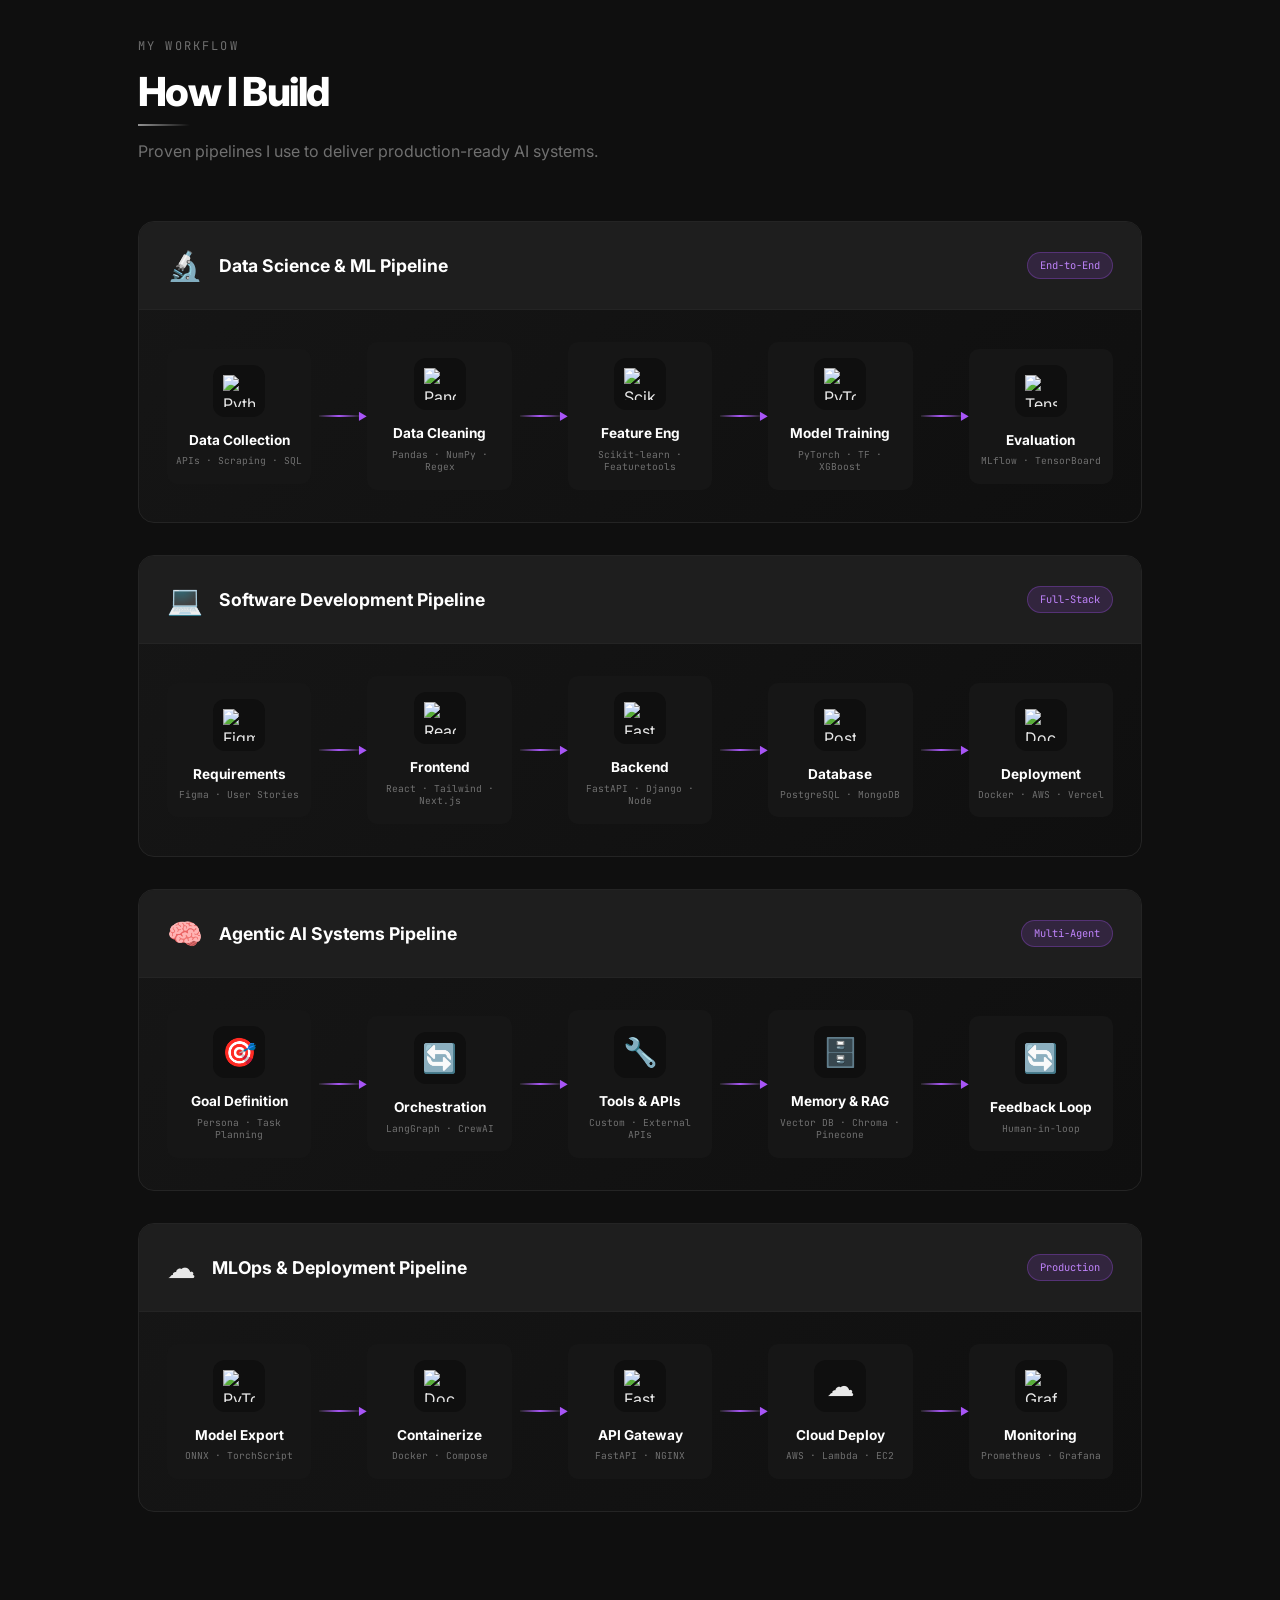
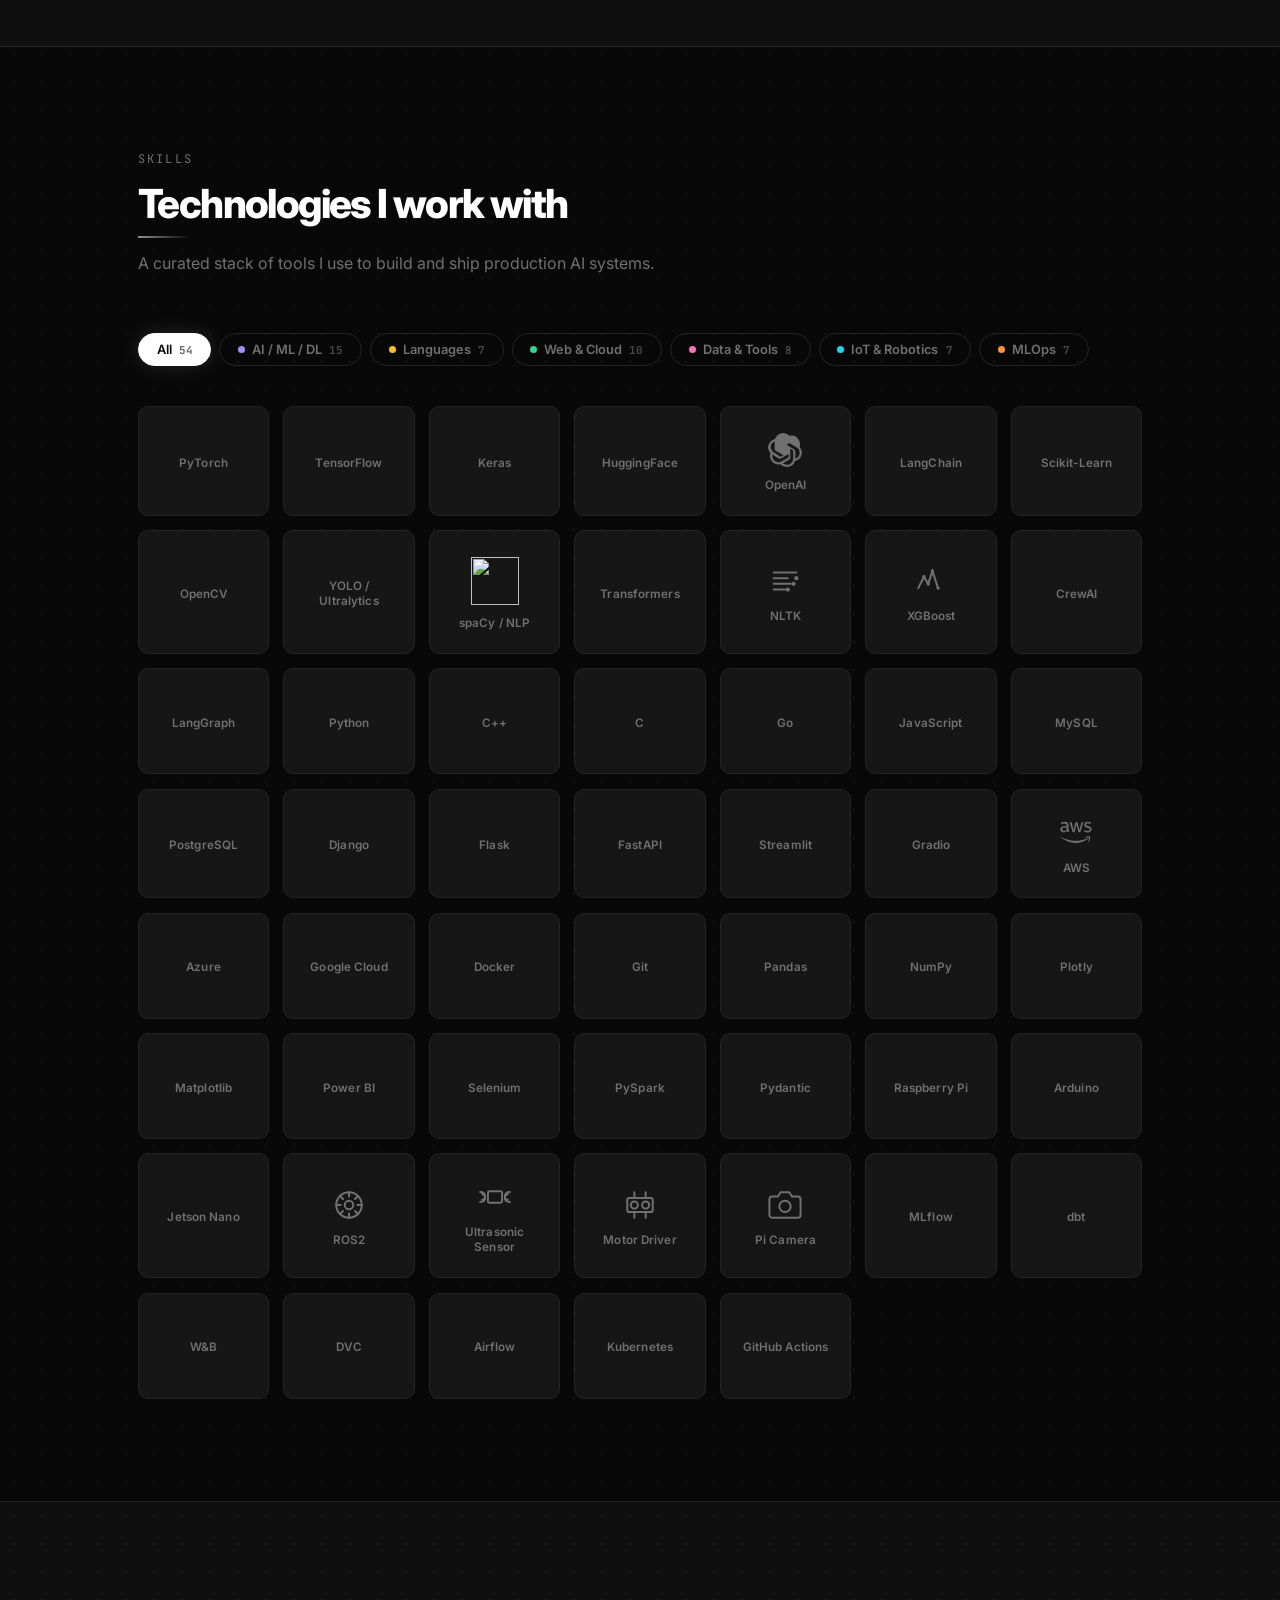
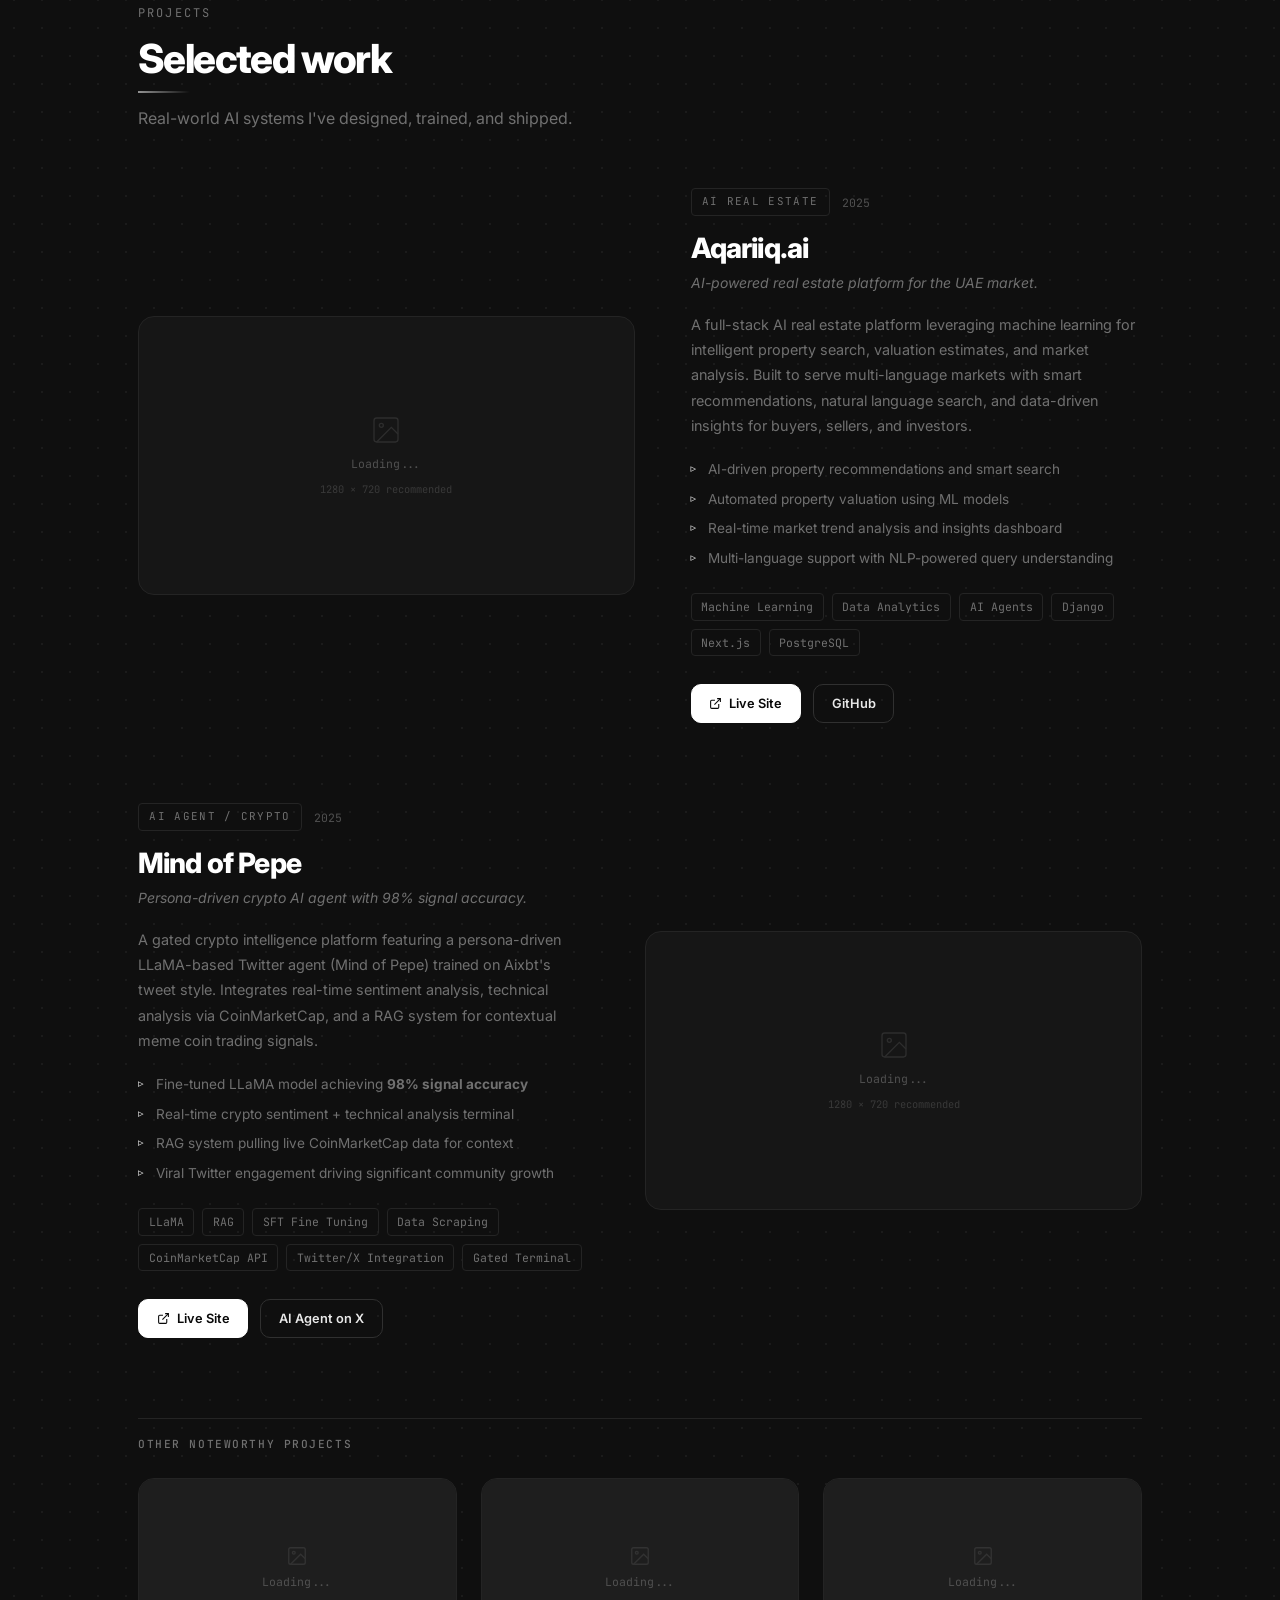
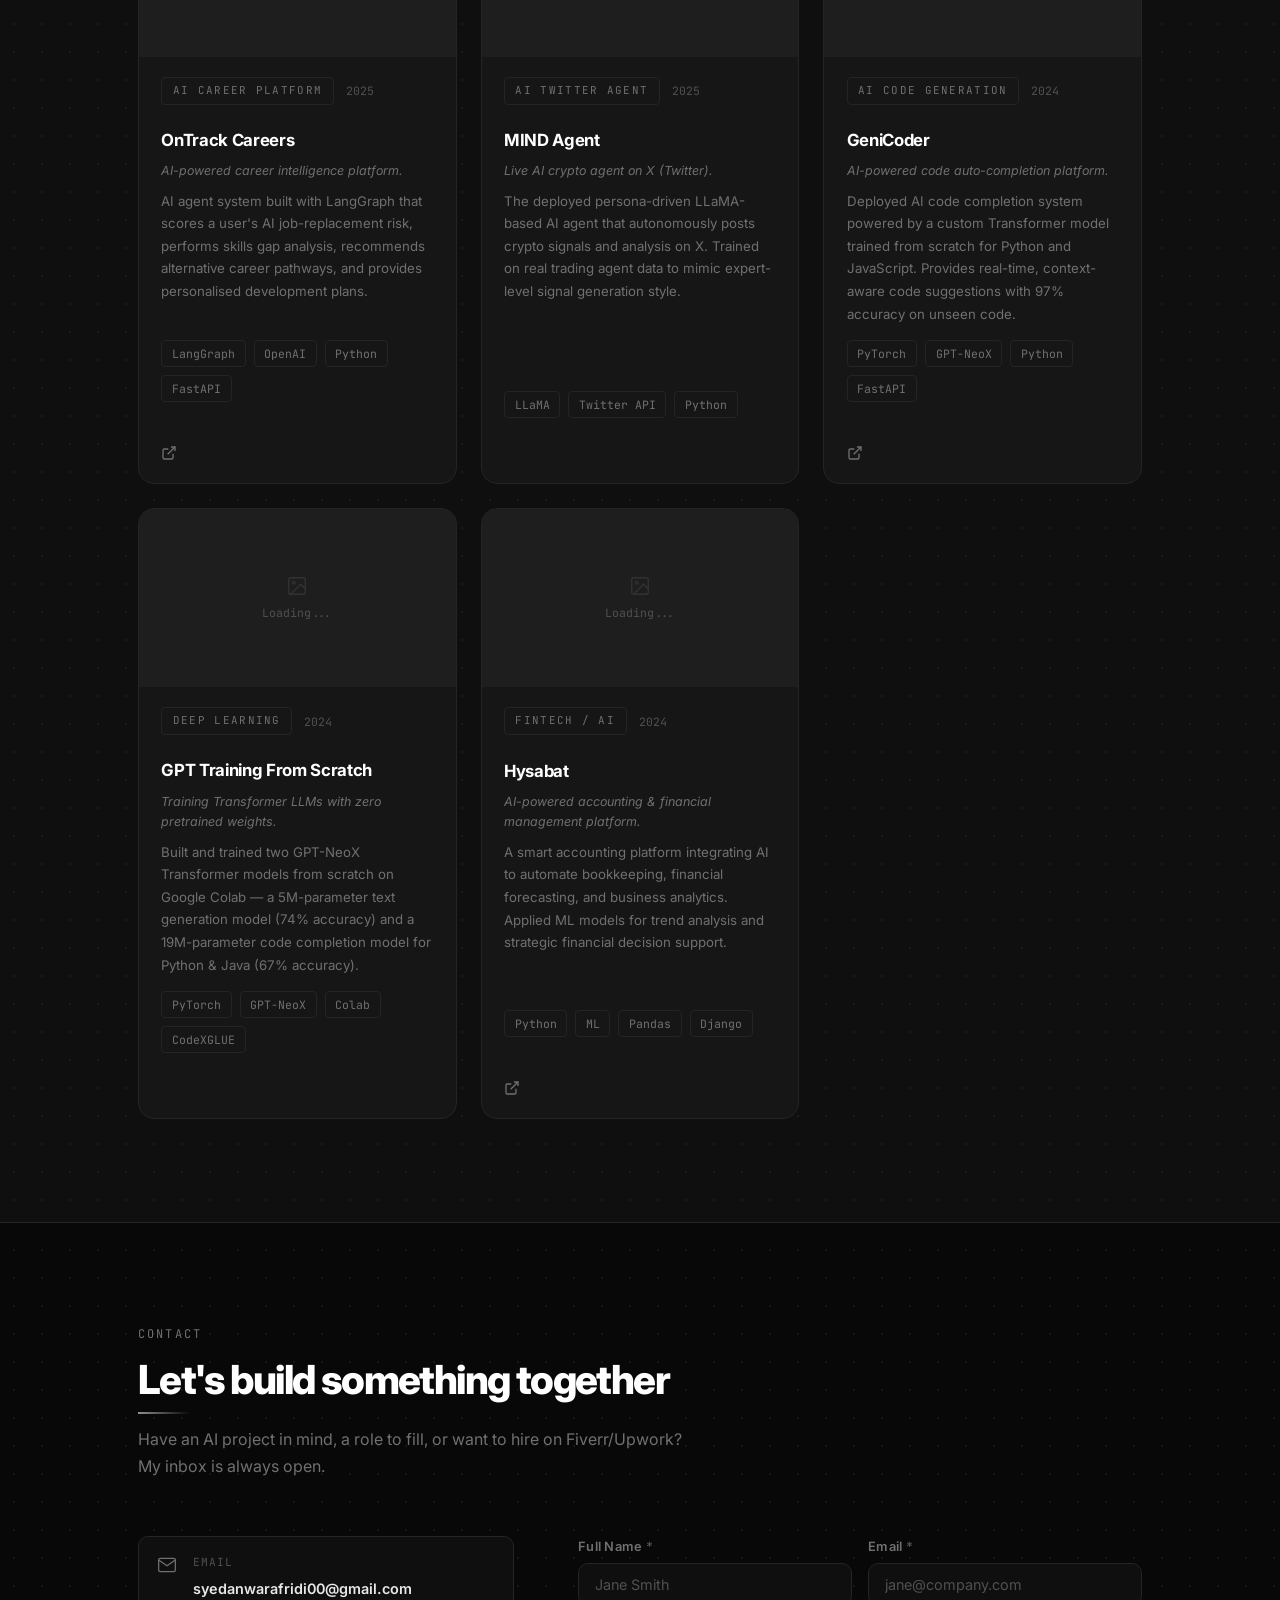
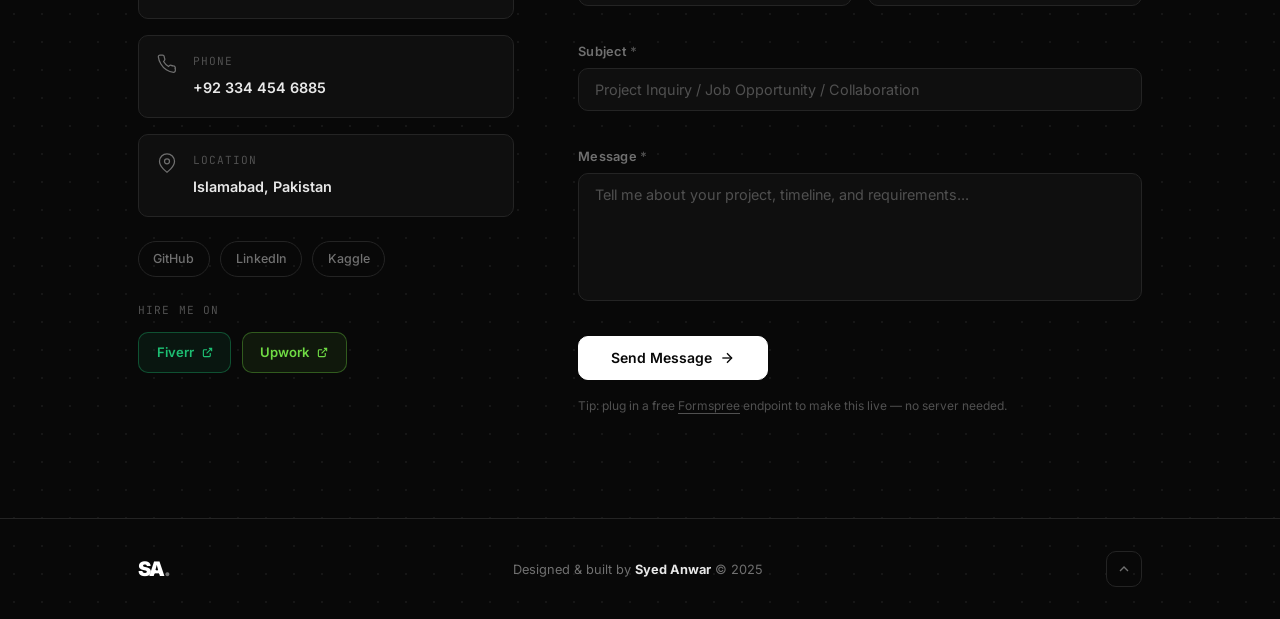
==== commit 08f5130a: "New Fixes" ====
--- a/index.html
+++ b/index.html
@@ -6,6 +6,9 @@
   <meta name="google-site-verification" content="56782af80ccceca6" />
   <meta name="description" content="Syed Anwar — Senior Data Scientist & AI/ML Engineer specialising in LLMs, Deep Learning, and Computer Vision." />
   <title>Syed Anwar | Senior Data Scientist & AI/ML Engineer</title>
+  <link rel="icon" type="image/svg+xml" href="assets/images/favicon.svg" />
+  <link rel="alternate icon" href="assets/images/favicon.svg" />
+  <link rel="apple-touch-icon" href="assets/images/favicon.svg" />
   <link rel="preconnect" href="https://fonts.googleapis.com" />
   <link rel="preconnect" href="https://fonts.gstatic.com" crossorigin />
   <link href="https://fonts.googleapis.com/css2?family=Inter:wght@400;500;600;700;800;900&family=JetBrains+Mono:wght@400;500&display=swap" rel="stylesheet" />
--- a/assets/css/style.css
+++ b/assets/css/style.css
@@ -1604,7 +1604,6 @@
 /* ── Tablet (≤1024px) ── */
 @media (max-width: 1024px) {
   .about-grid { grid-template-columns: 1fr; gap: 3rem; }
-  .about-photo-wrap { display: none; }
   .skills-wall { grid-template-columns: repeat(auto-fill, minmax(95px, 1fr)); }
   .featured-card { grid-template-columns: 1fr; gap: 2rem; }
   .featured-card--reverse { direction: ltr; }
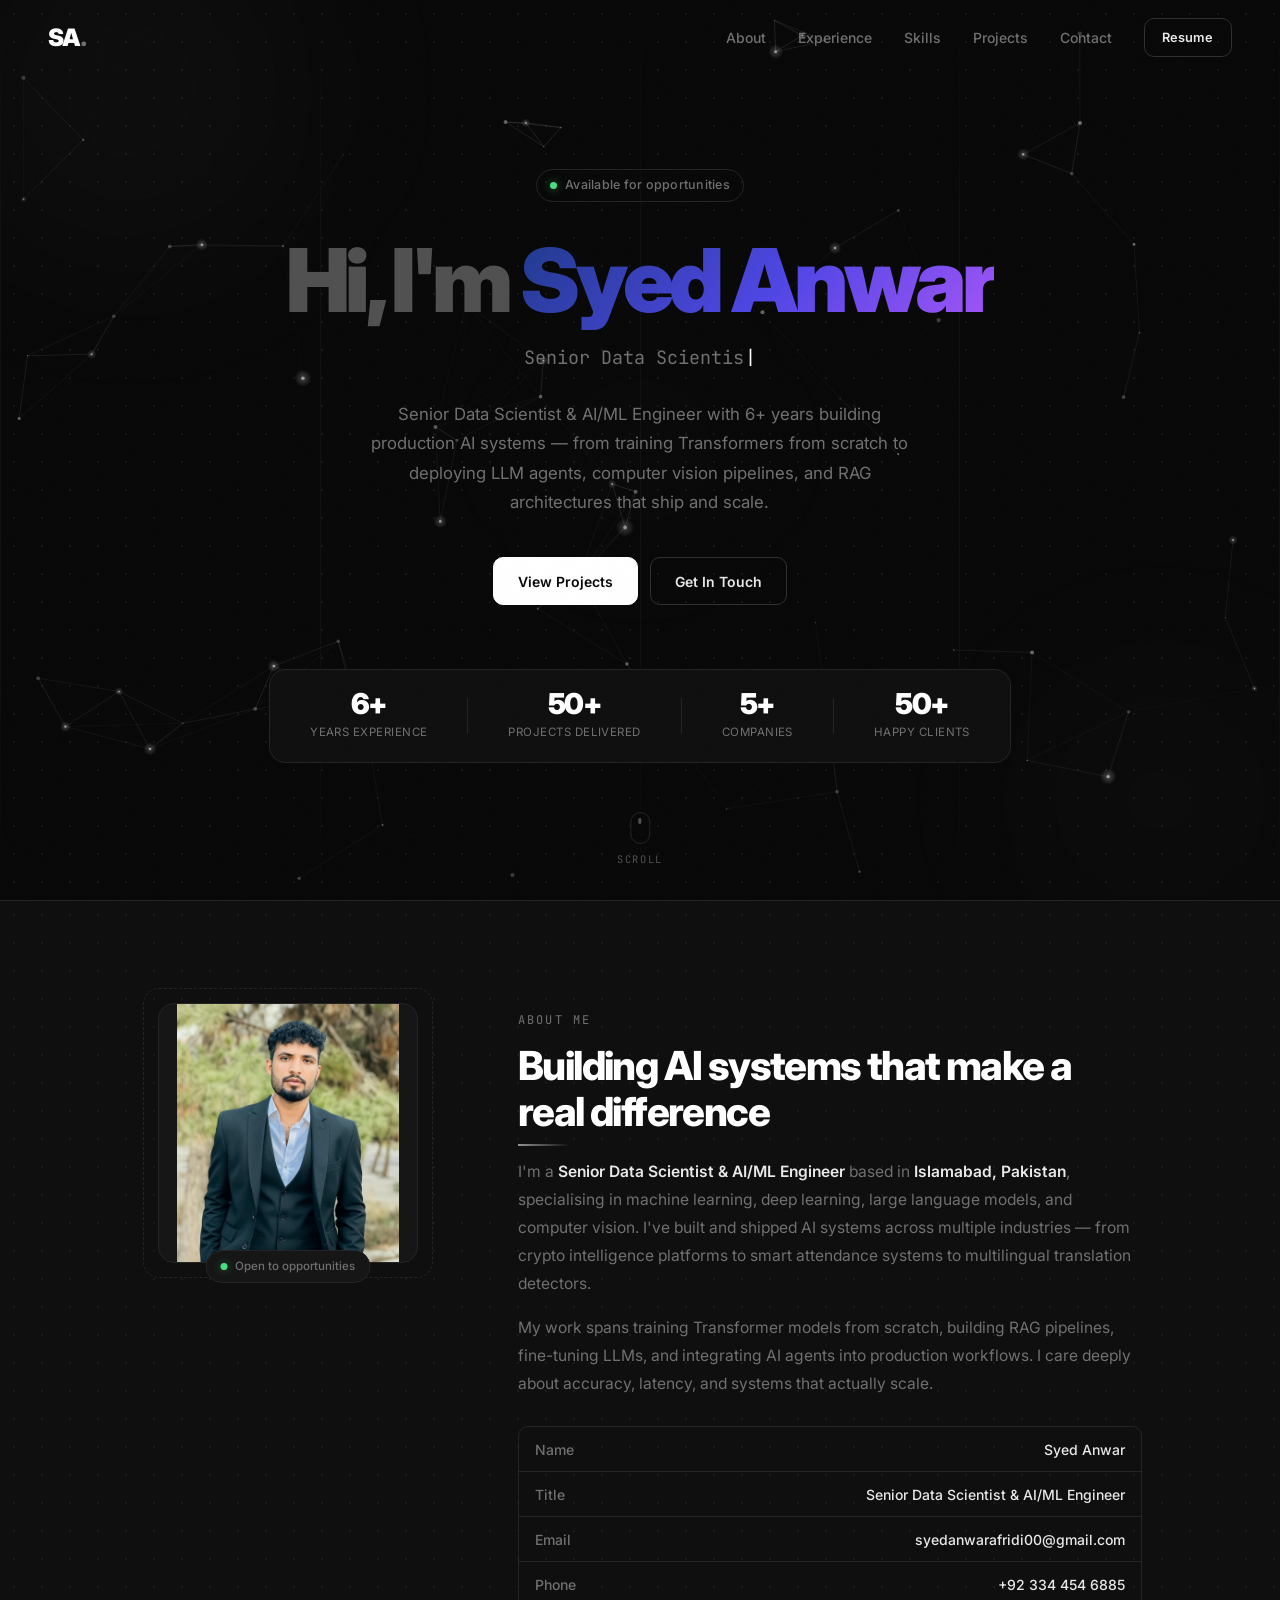
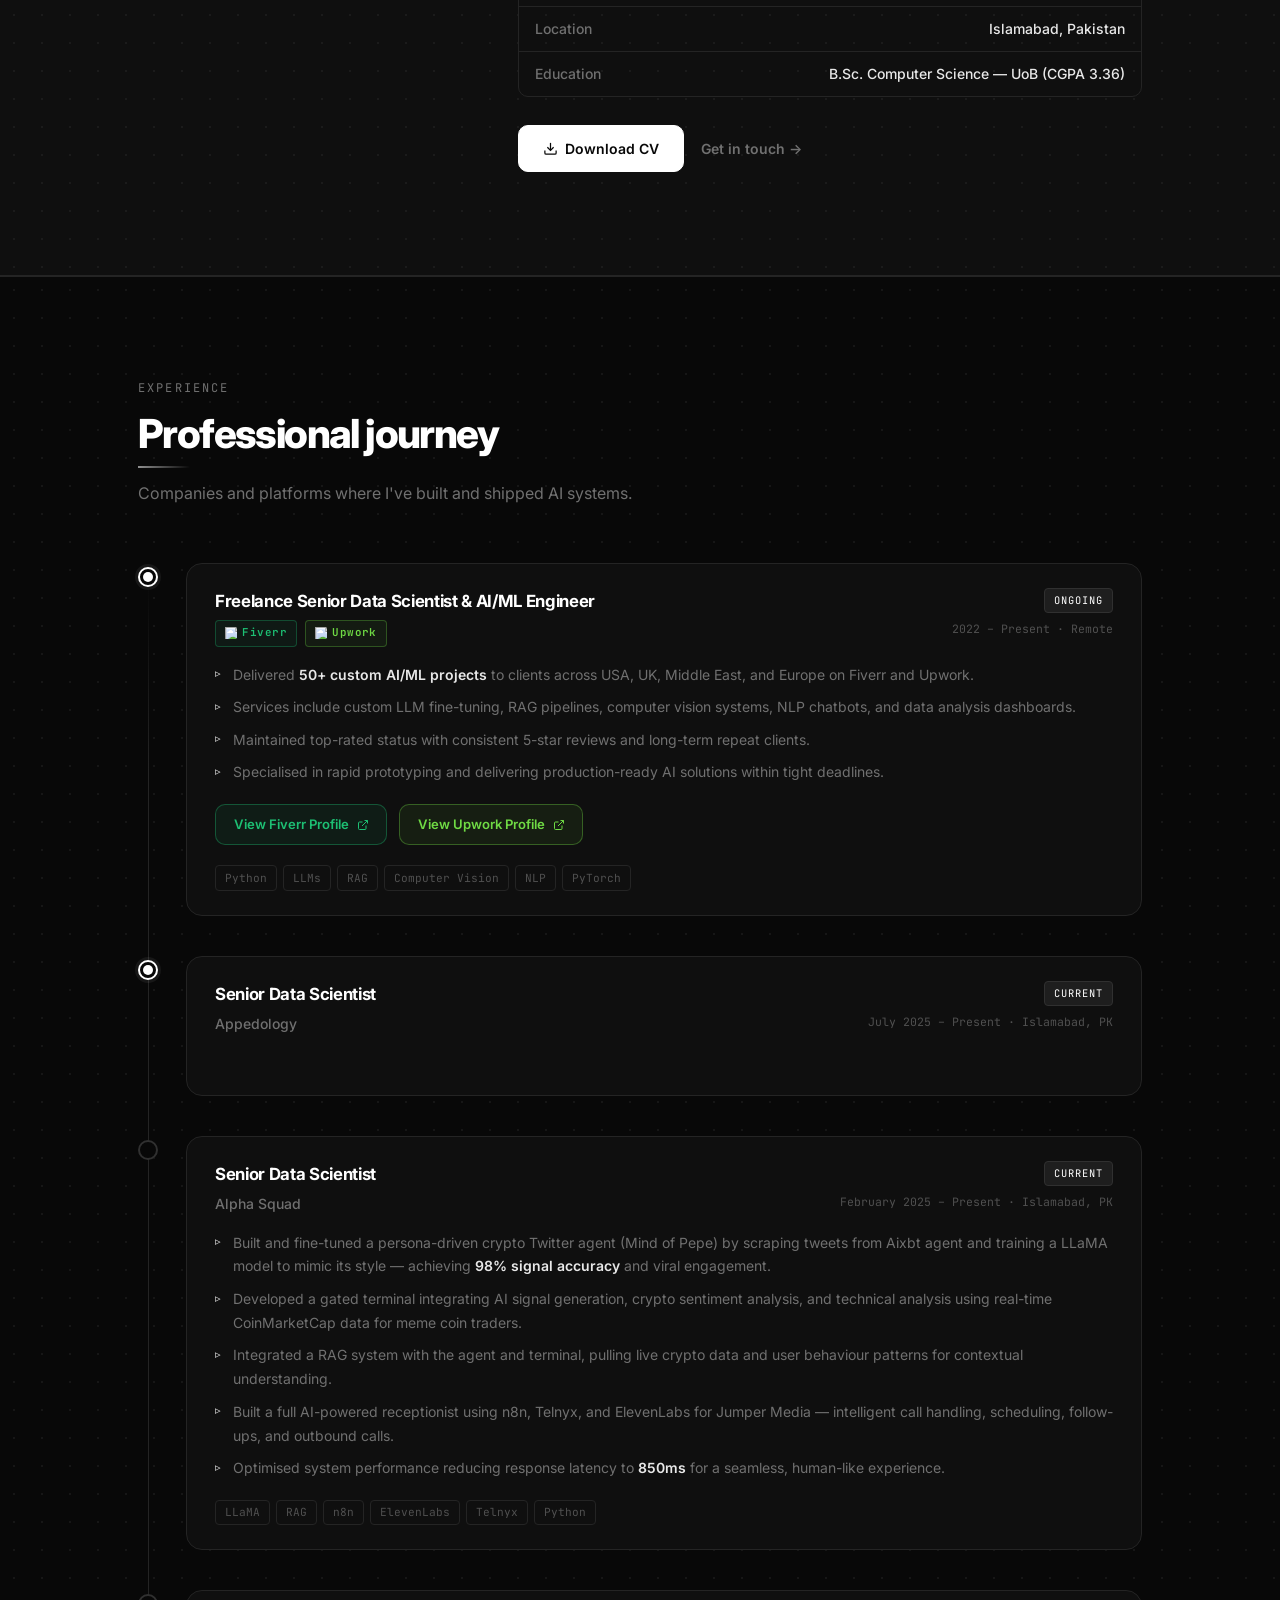
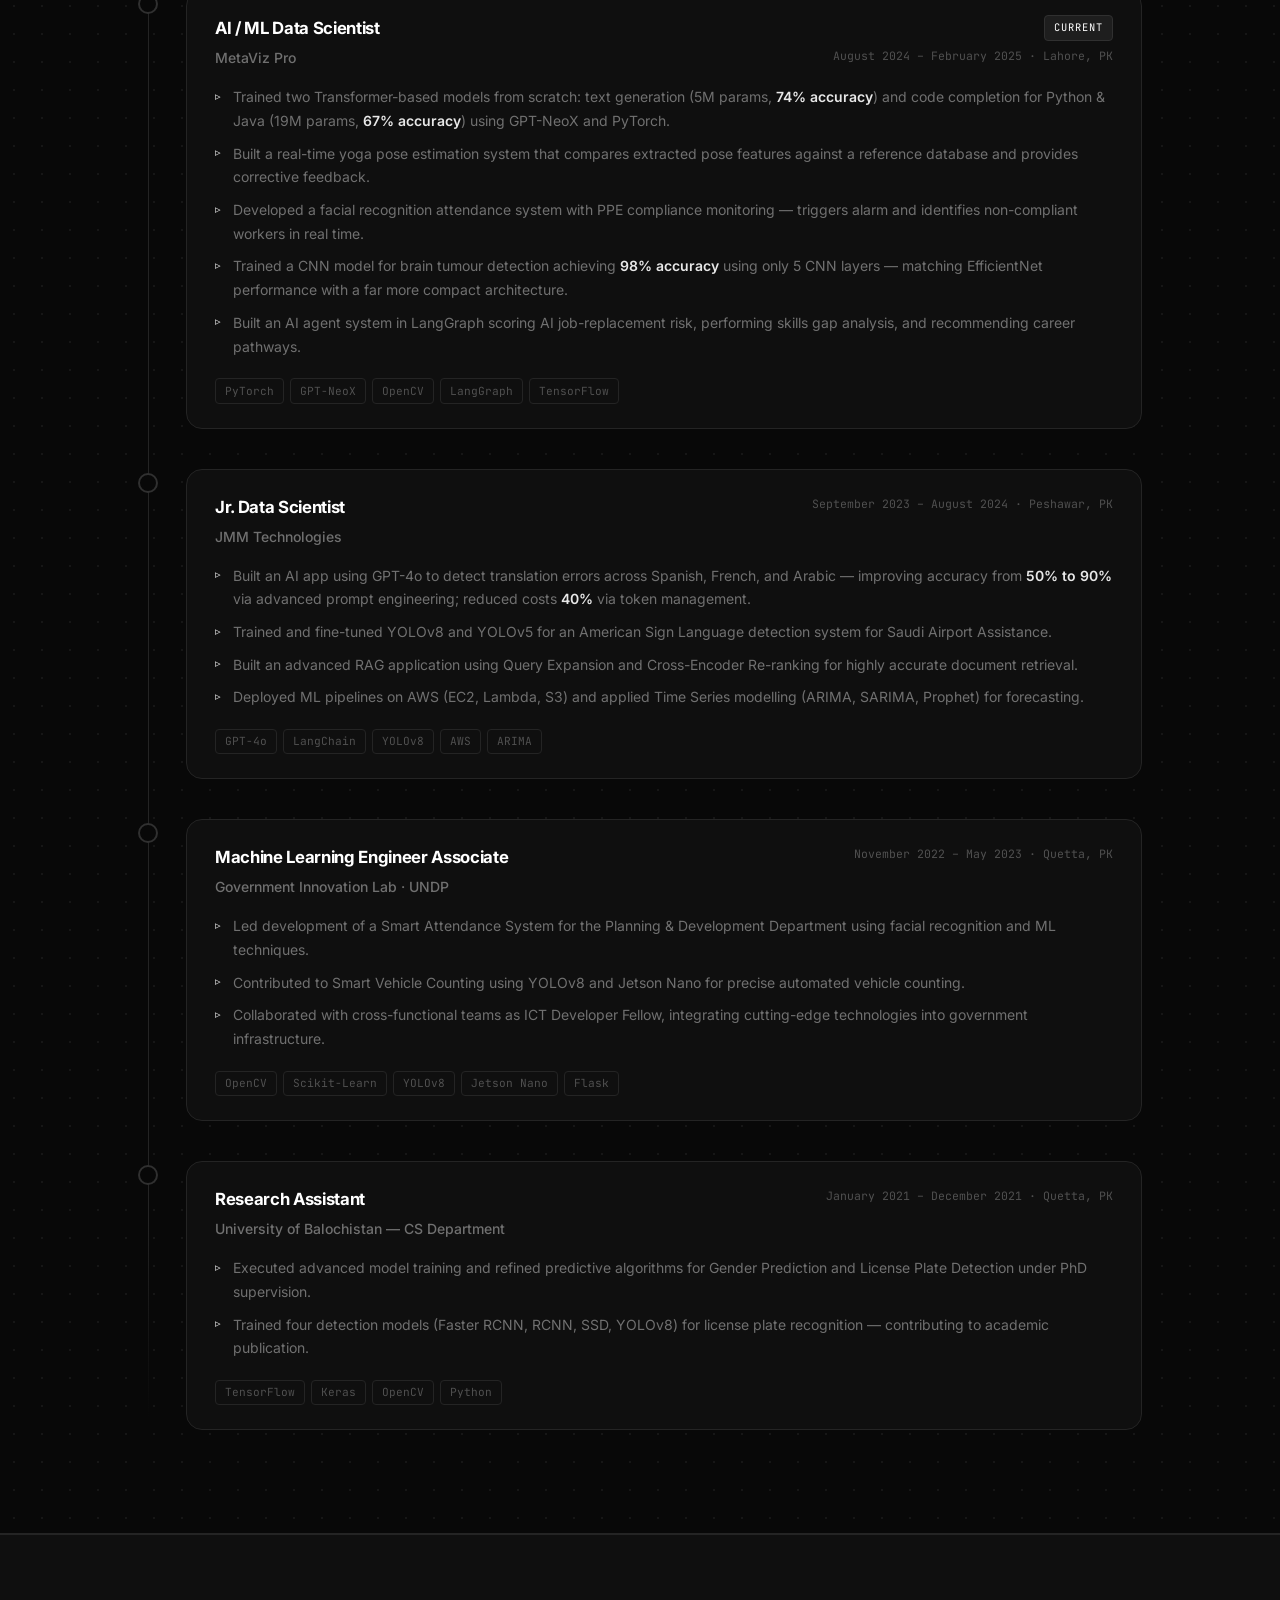
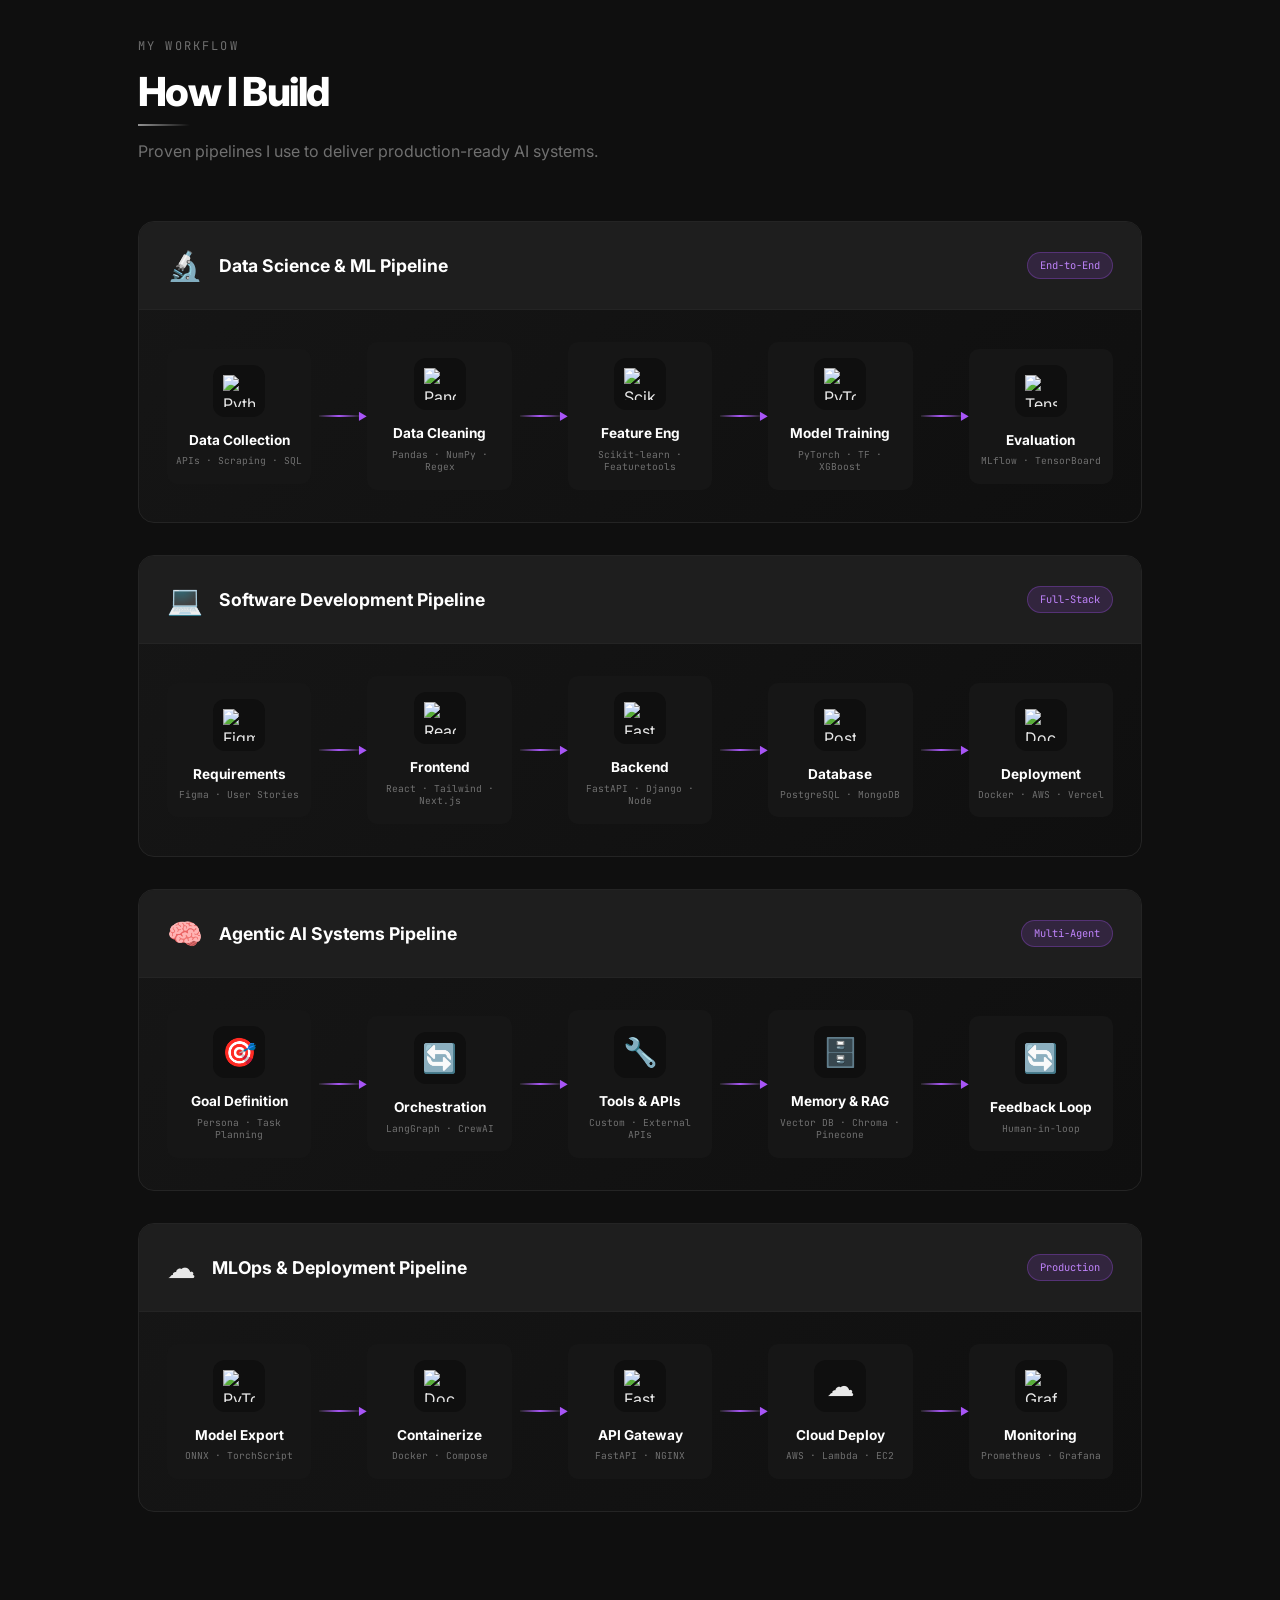
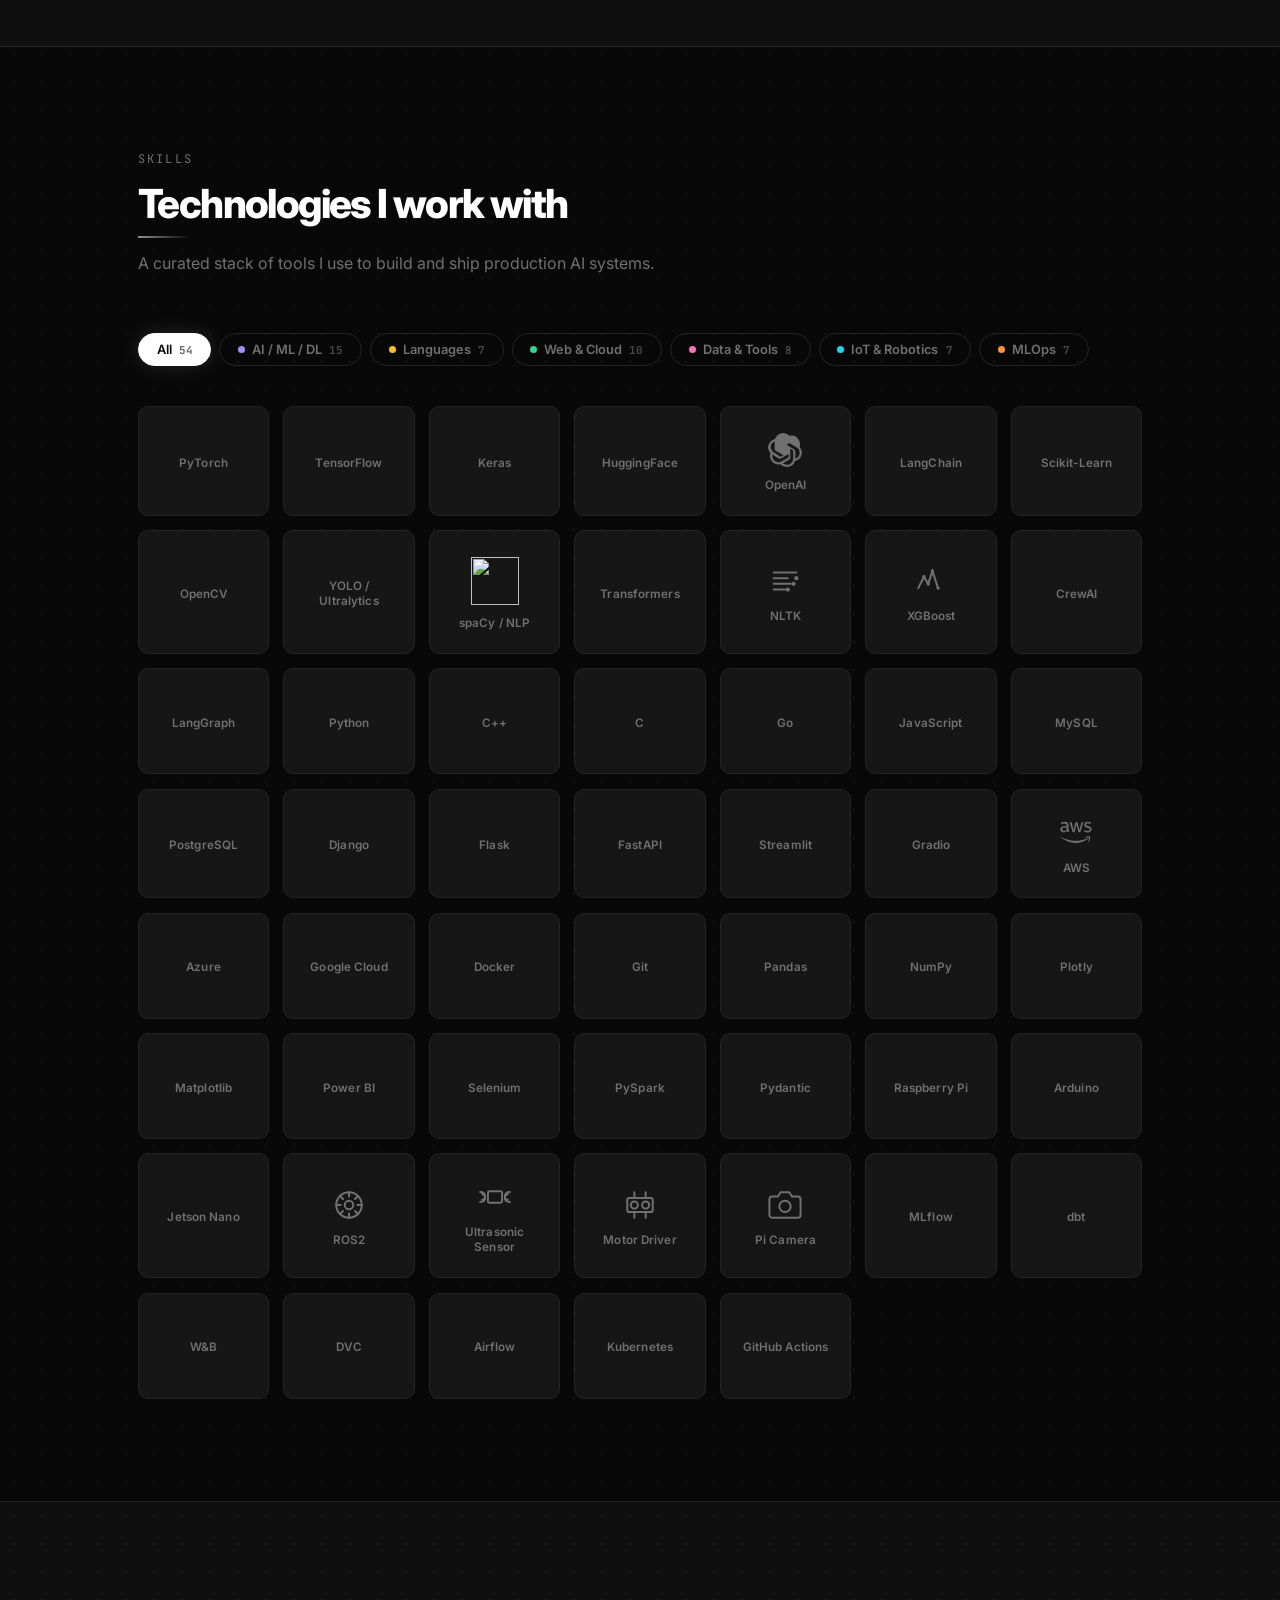
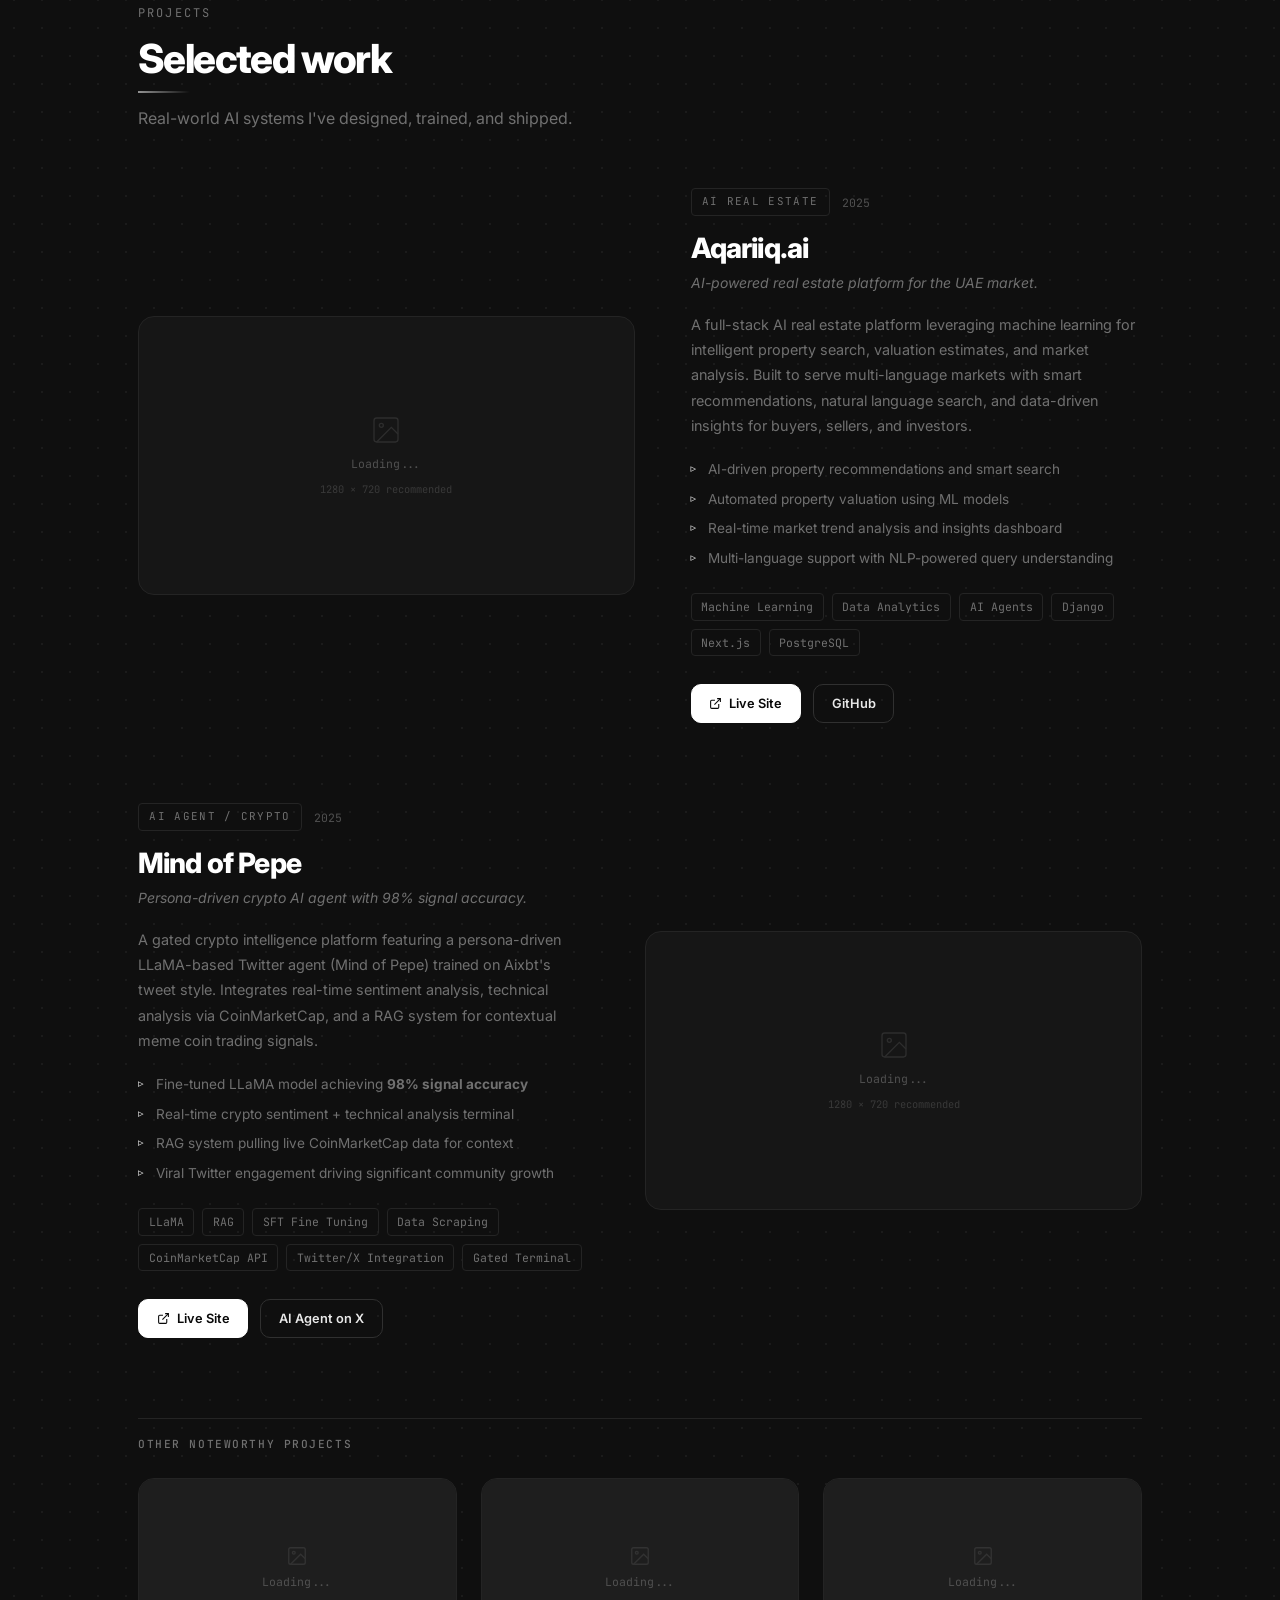
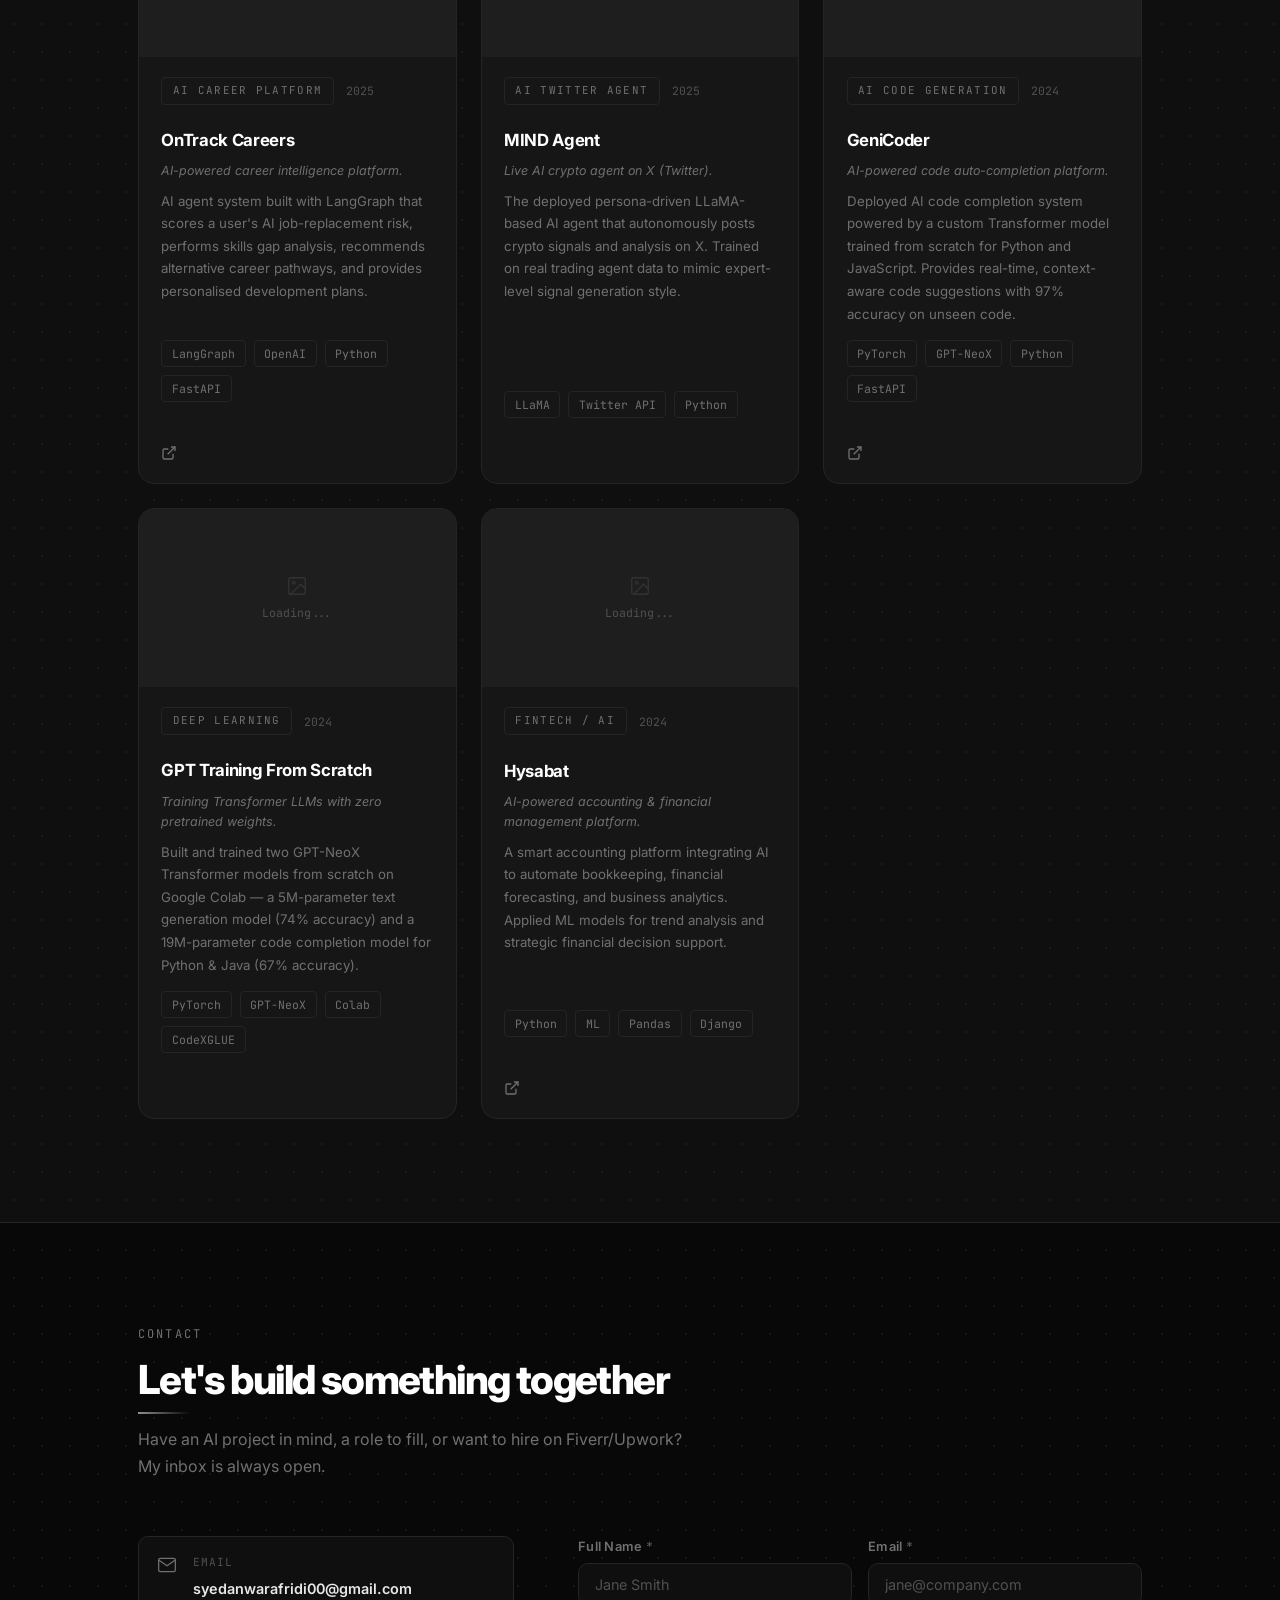
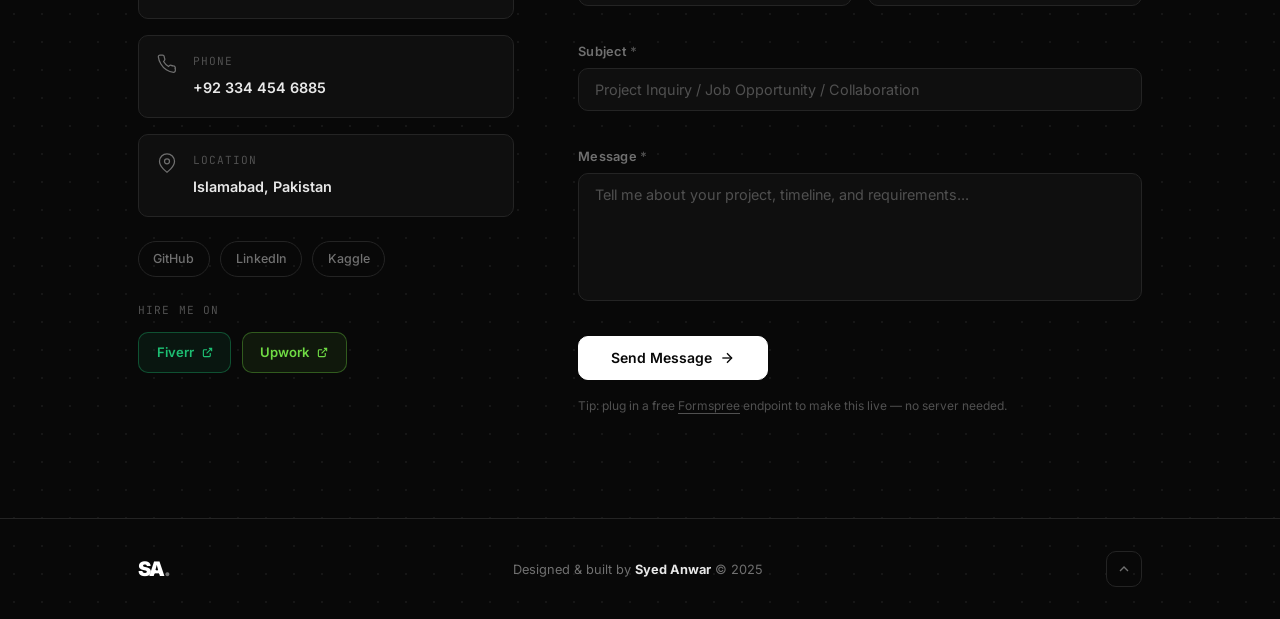
==== commit fdec00f0: "Resume" ====
--- a/index.html
+++ b/index.html
@@ -135,7 +135,7 @@
       <li><a href="#skills"     class="nav-link">Skills</a></li>
       <li><a href="#projects"   class="nav-link">Projects</a></li>
       <li><a href="#contact"    class="nav-link">Contact</a></li>
-      <li><a href="resume/Syed-Anwar-Updated.pdf" class="btn btn-sm btn-outline" download="Syed-Anwar-Resume.pdf">Resume</a></li>
+      <li><a href="resume/Syed_Anwar.pdf" class="btn btn-sm btn-outline" download="Syed-Anwar-Resume.pdf">Resume</a></li>
     </ul>
     <button class="hamburger" id="hamburger" aria-label="Toggle menu">
       <span></span><span></span><span></span>
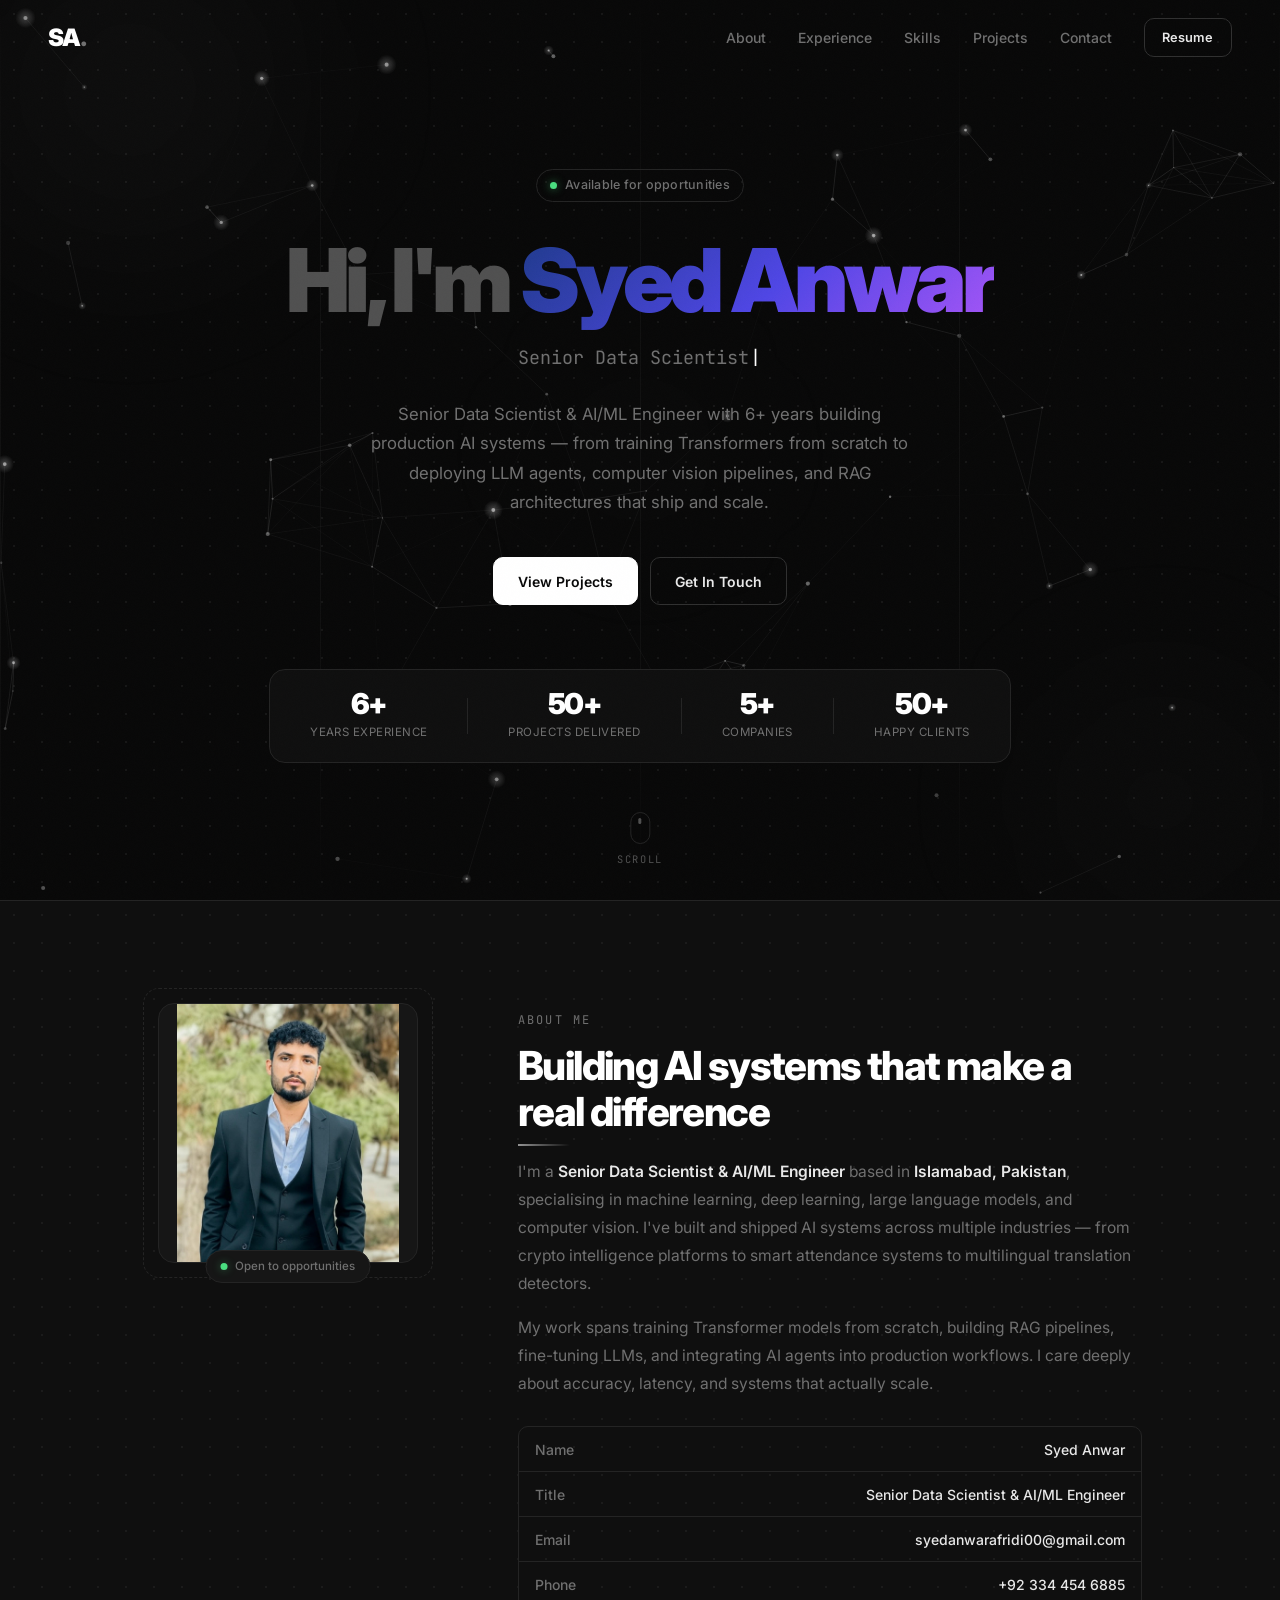
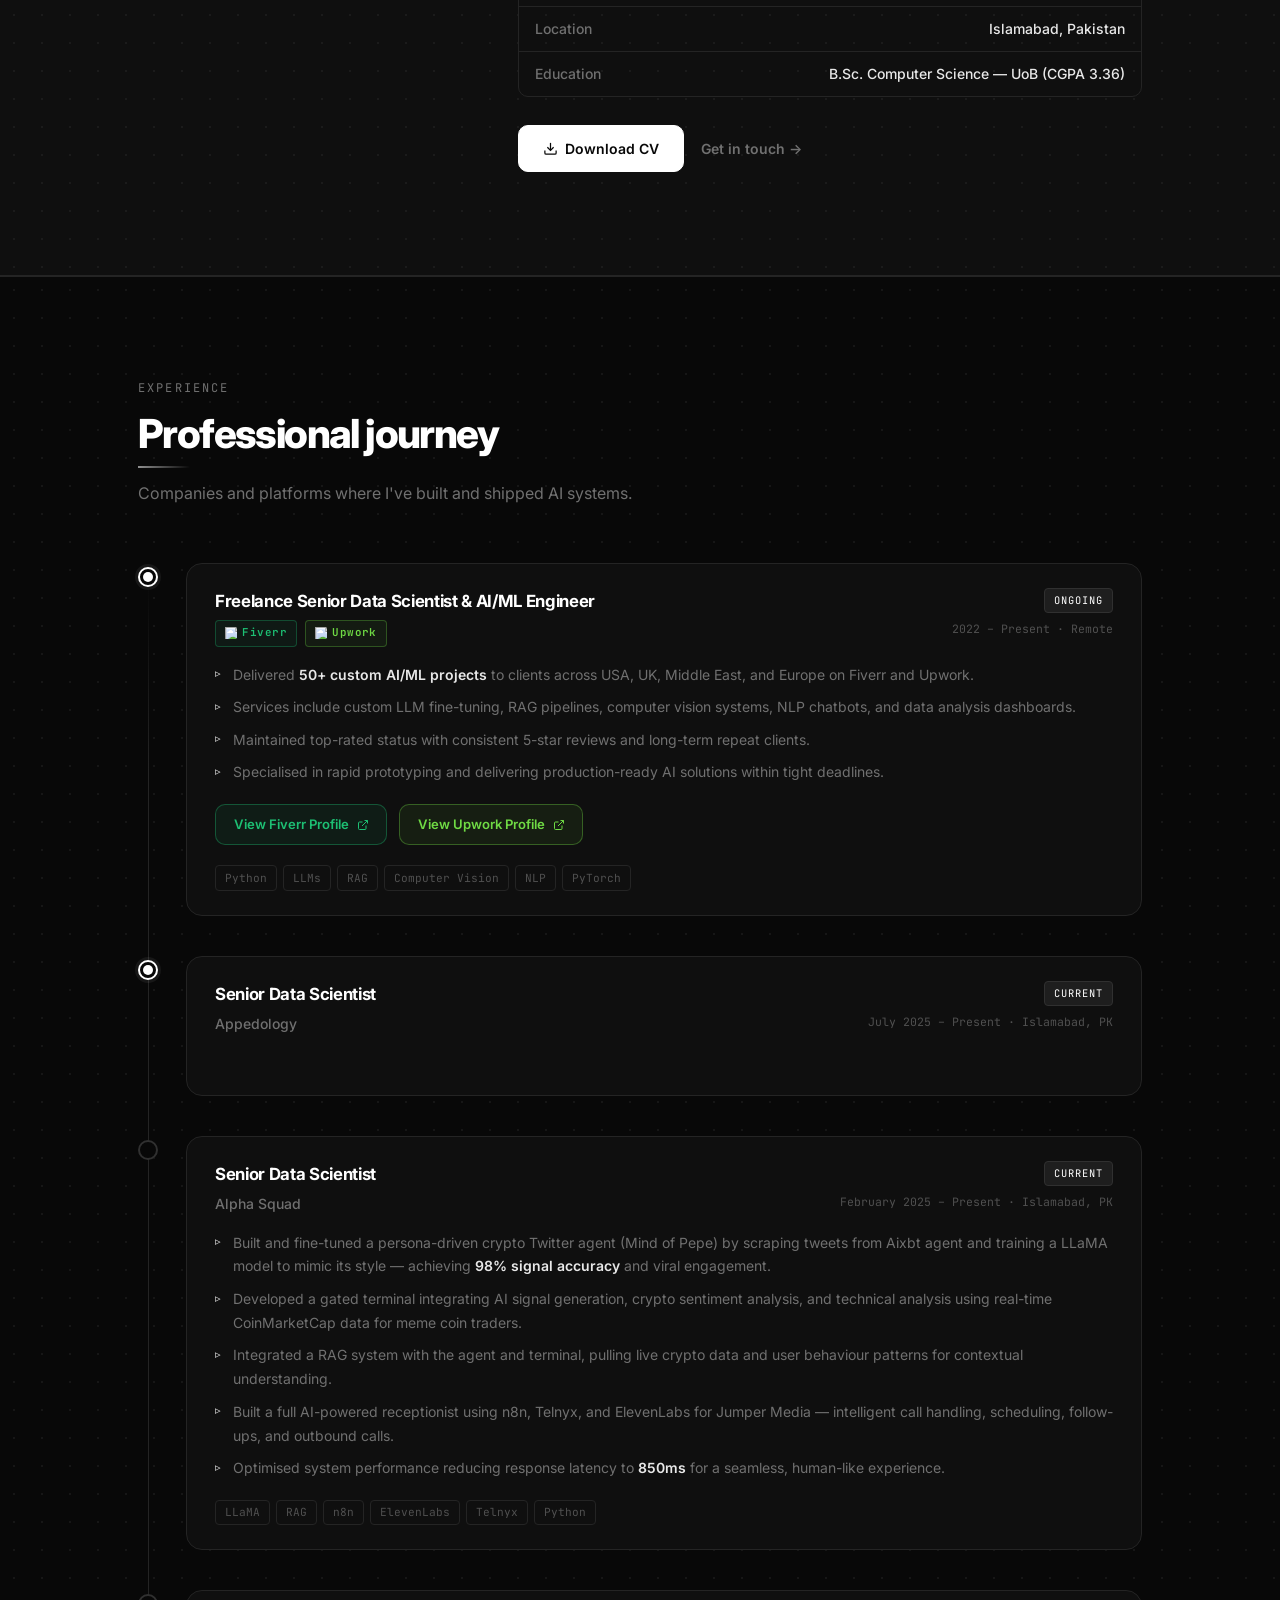
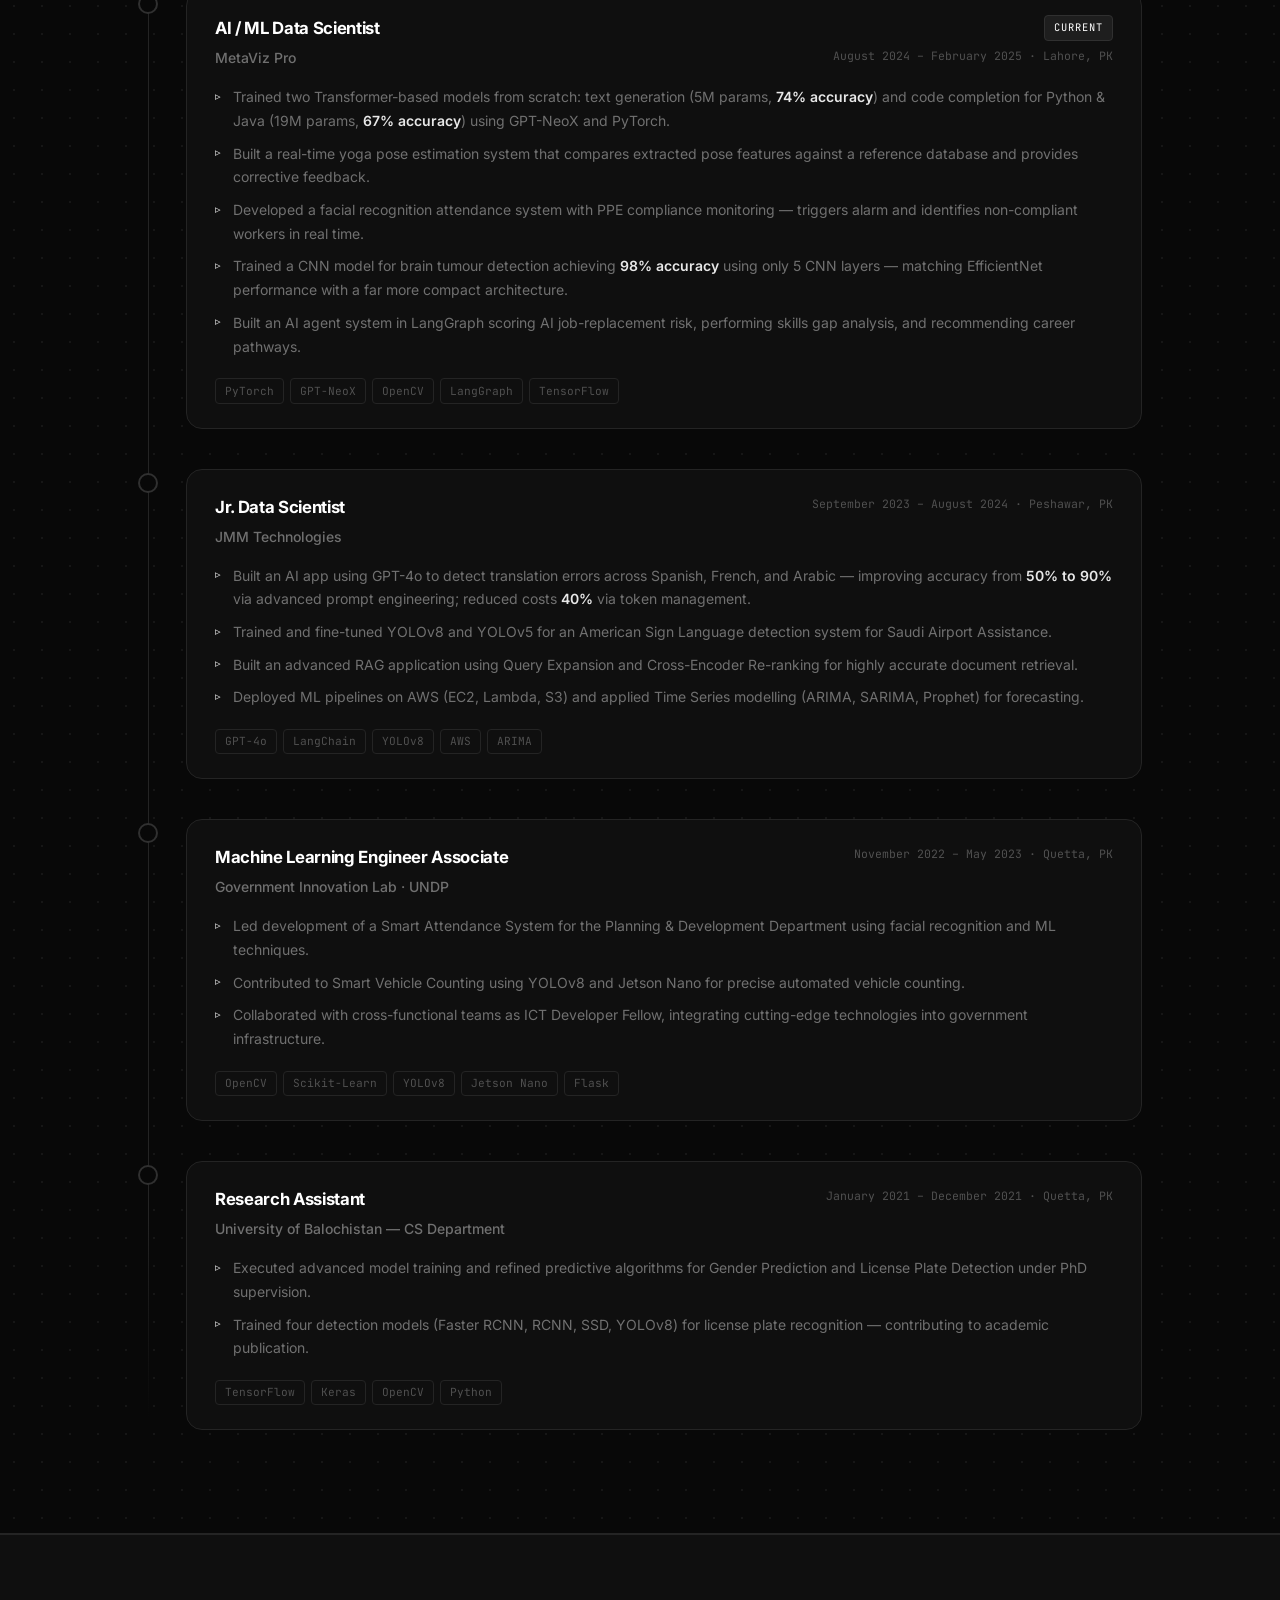
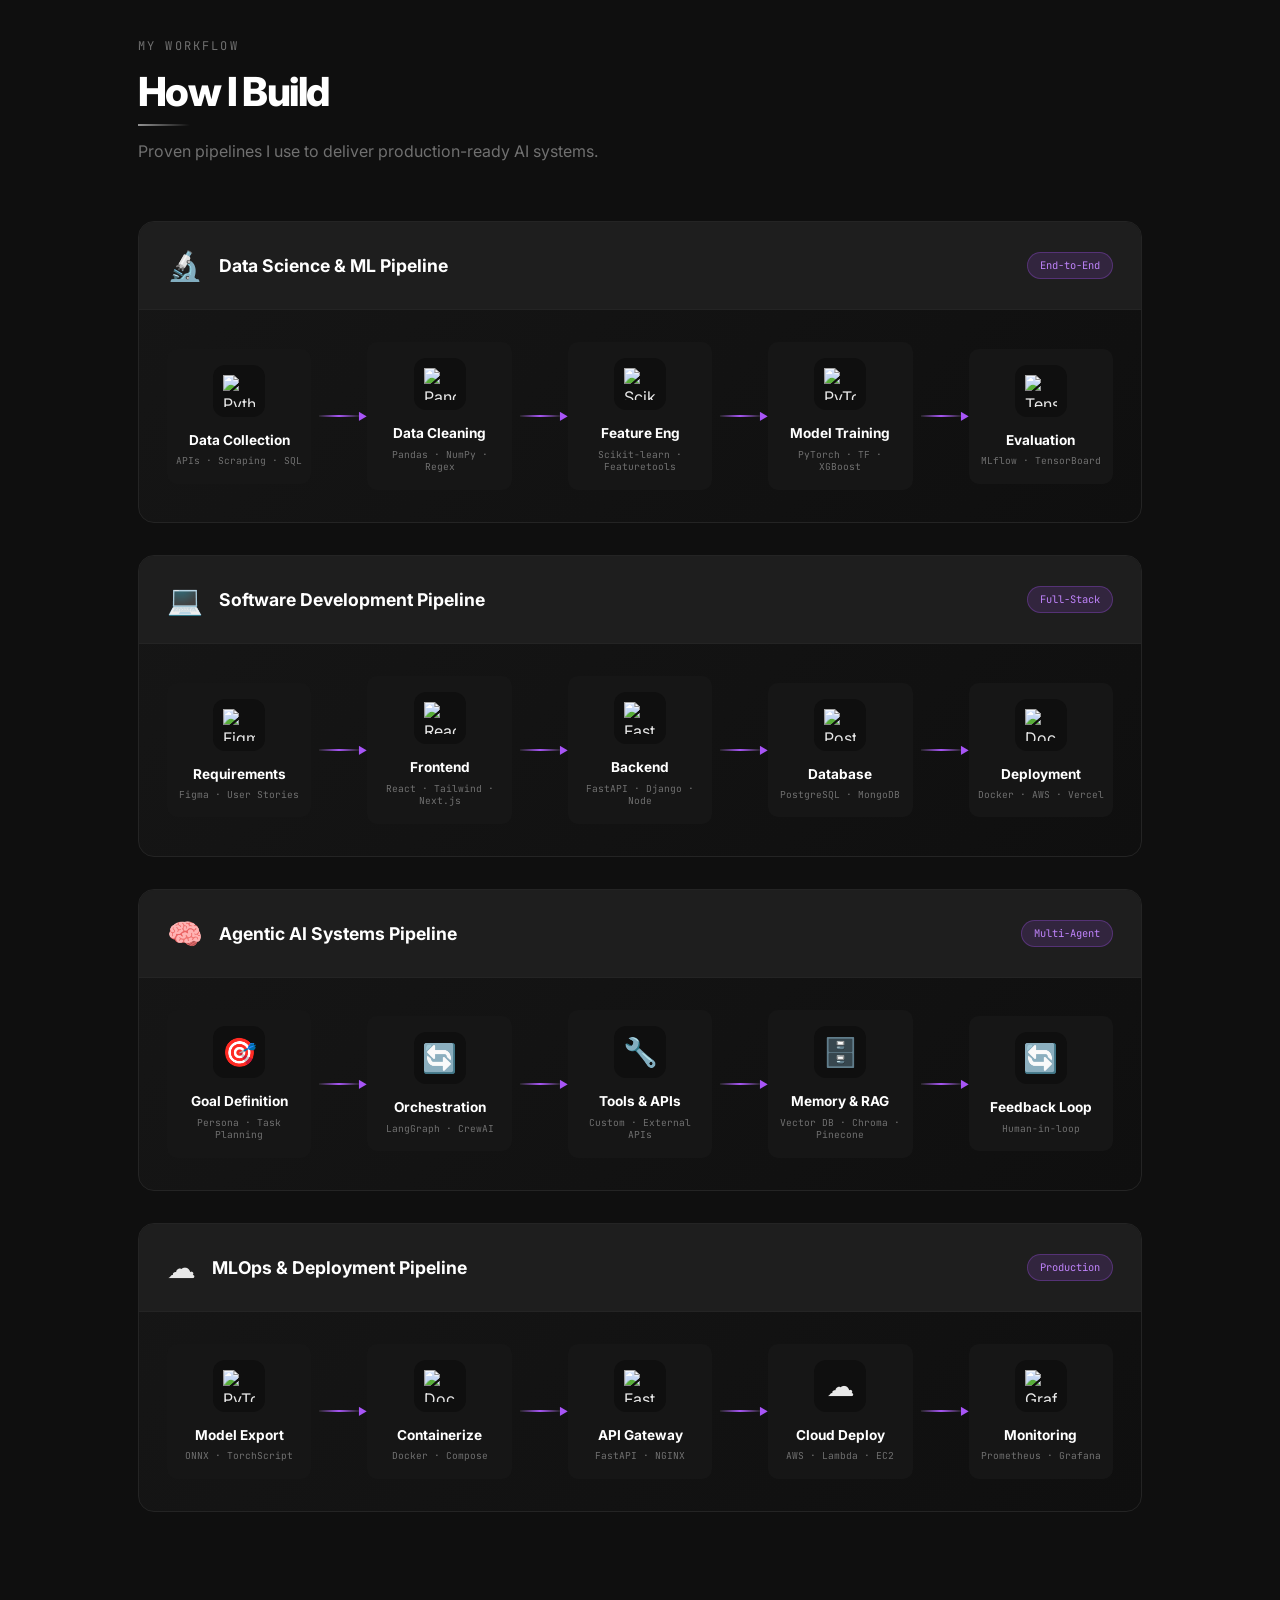
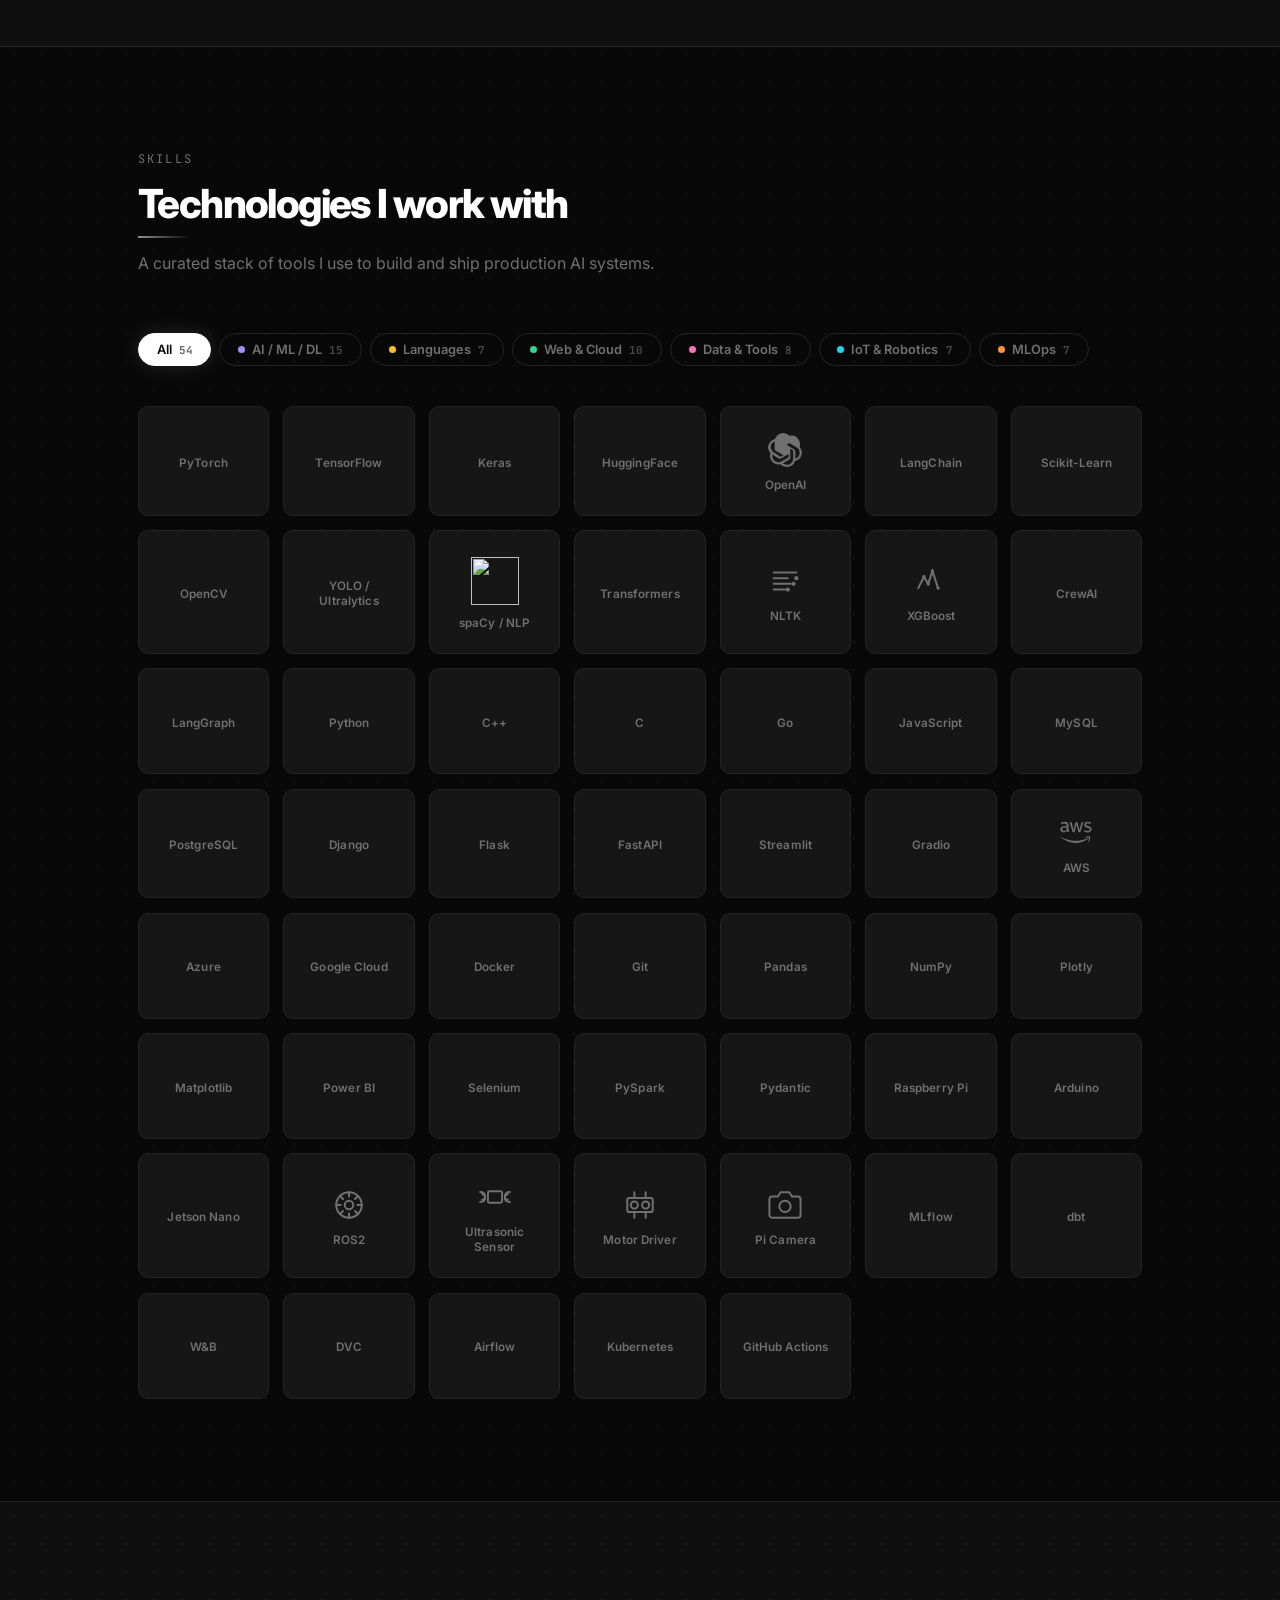
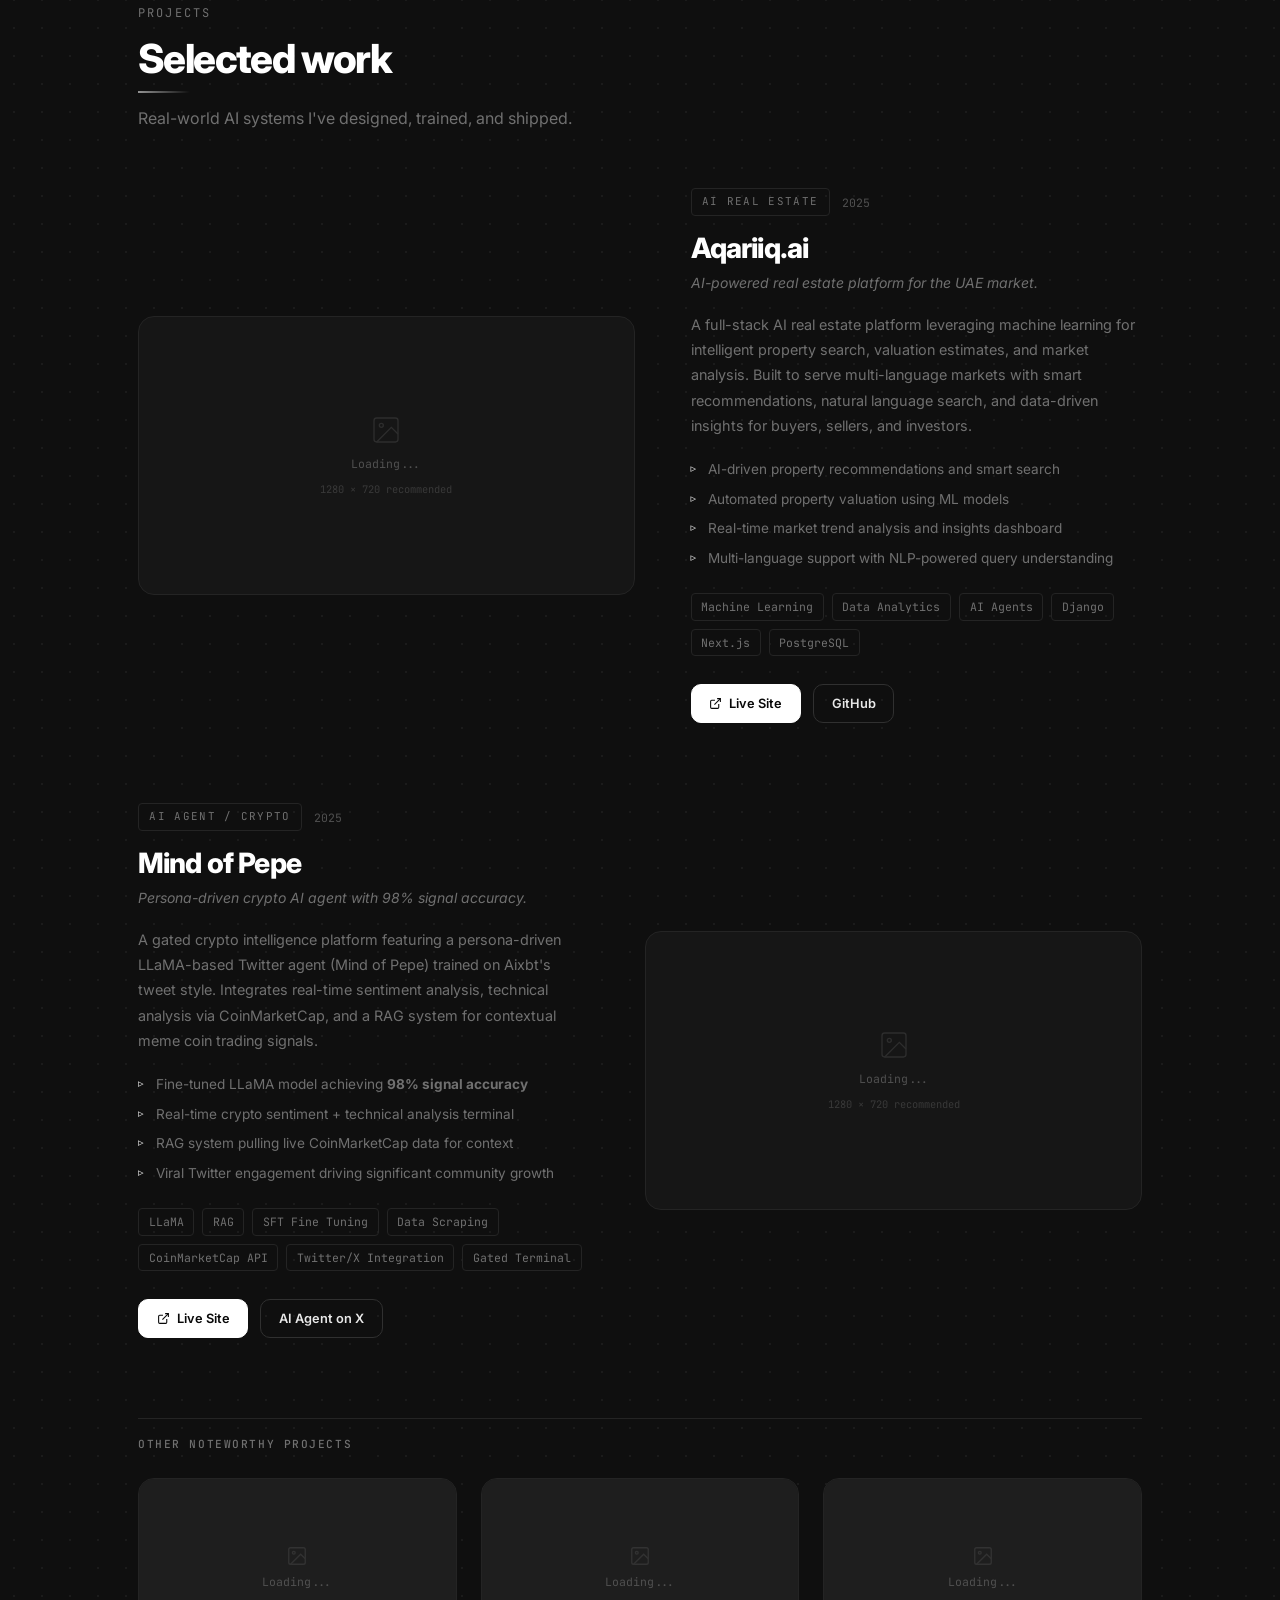
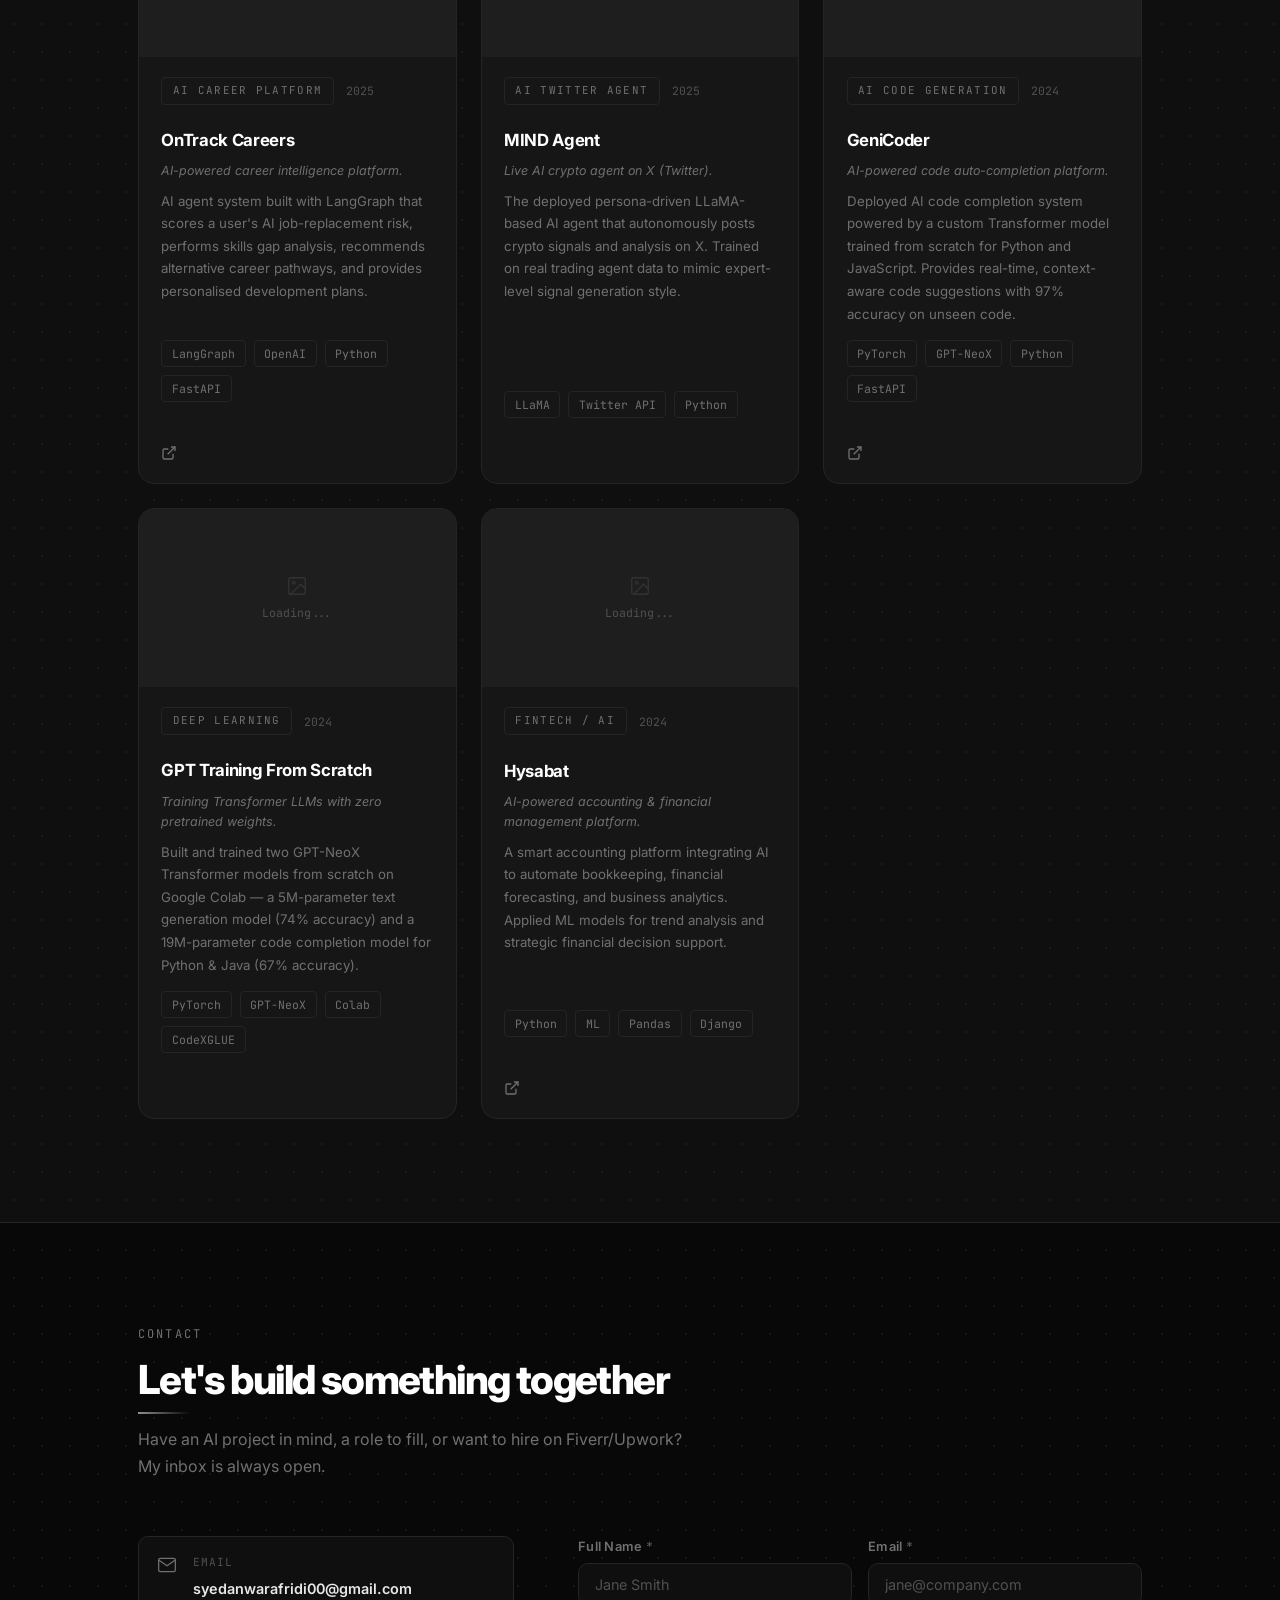
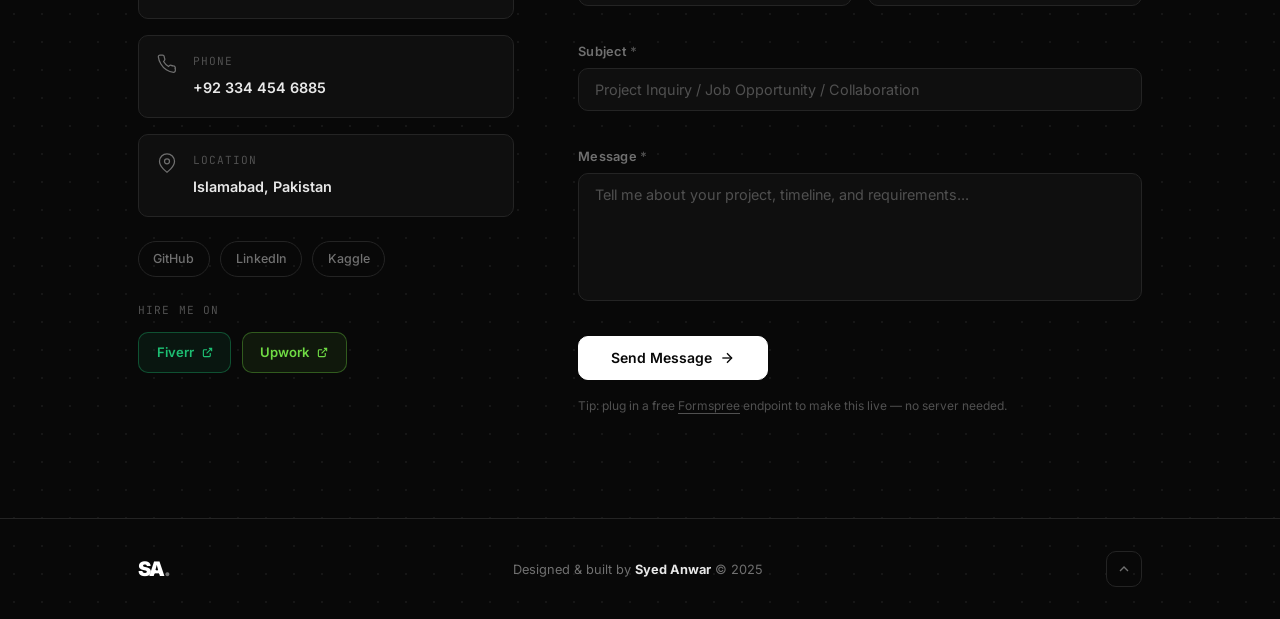
==== commit 126cf713: "Resume updated and projects added" ====
--- a/index.html
+++ b/index.html
@@ -101,7 +101,7 @@
           "position": 4,
           "name": "GeniCoder",
           "description": "AI-powered coding assistant built with LLM technology.",
-          "url": "https://autocoder.greensensebilling.com/"
+          "url": "https://genicoder.com/"
         },
         {
           "@type": "ListItem",
@@ -116,6 +116,13 @@
           "name": "Hysabat",
           "description": "AI-powered financial platform.",
           "url": "https://www.hysabat.com/en"
+        },
+        {
+          "@type": "ListItem",
+          "position": 7,
+          "name": "Cricket Connect",
+          "description": "Cricket Connect is an AI-native cricket intelligence platform that provides a professional analytics suite (CC Pro) and a fan platform (CC AI) built on a single explainable, context-aware engine.",
+          "url": "https://cricketconnect.ai/"
         }
       ]
     }
